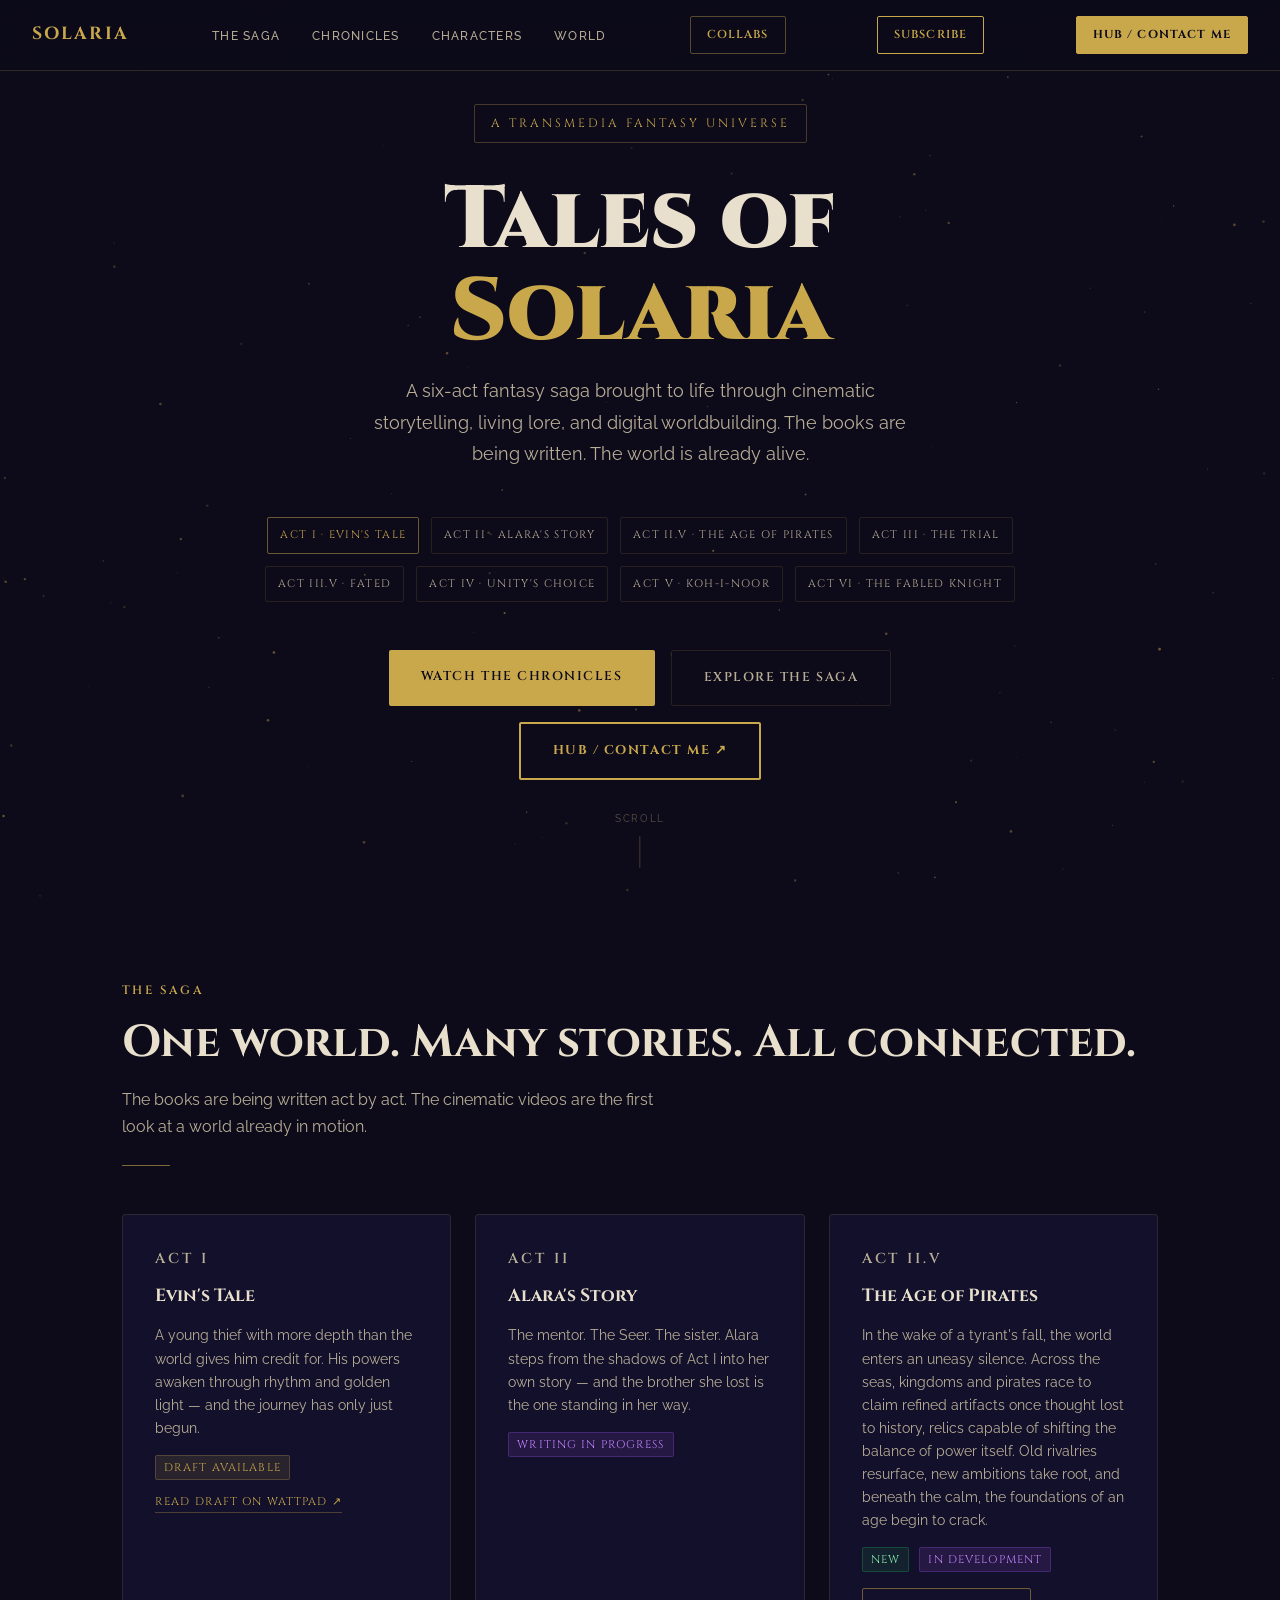
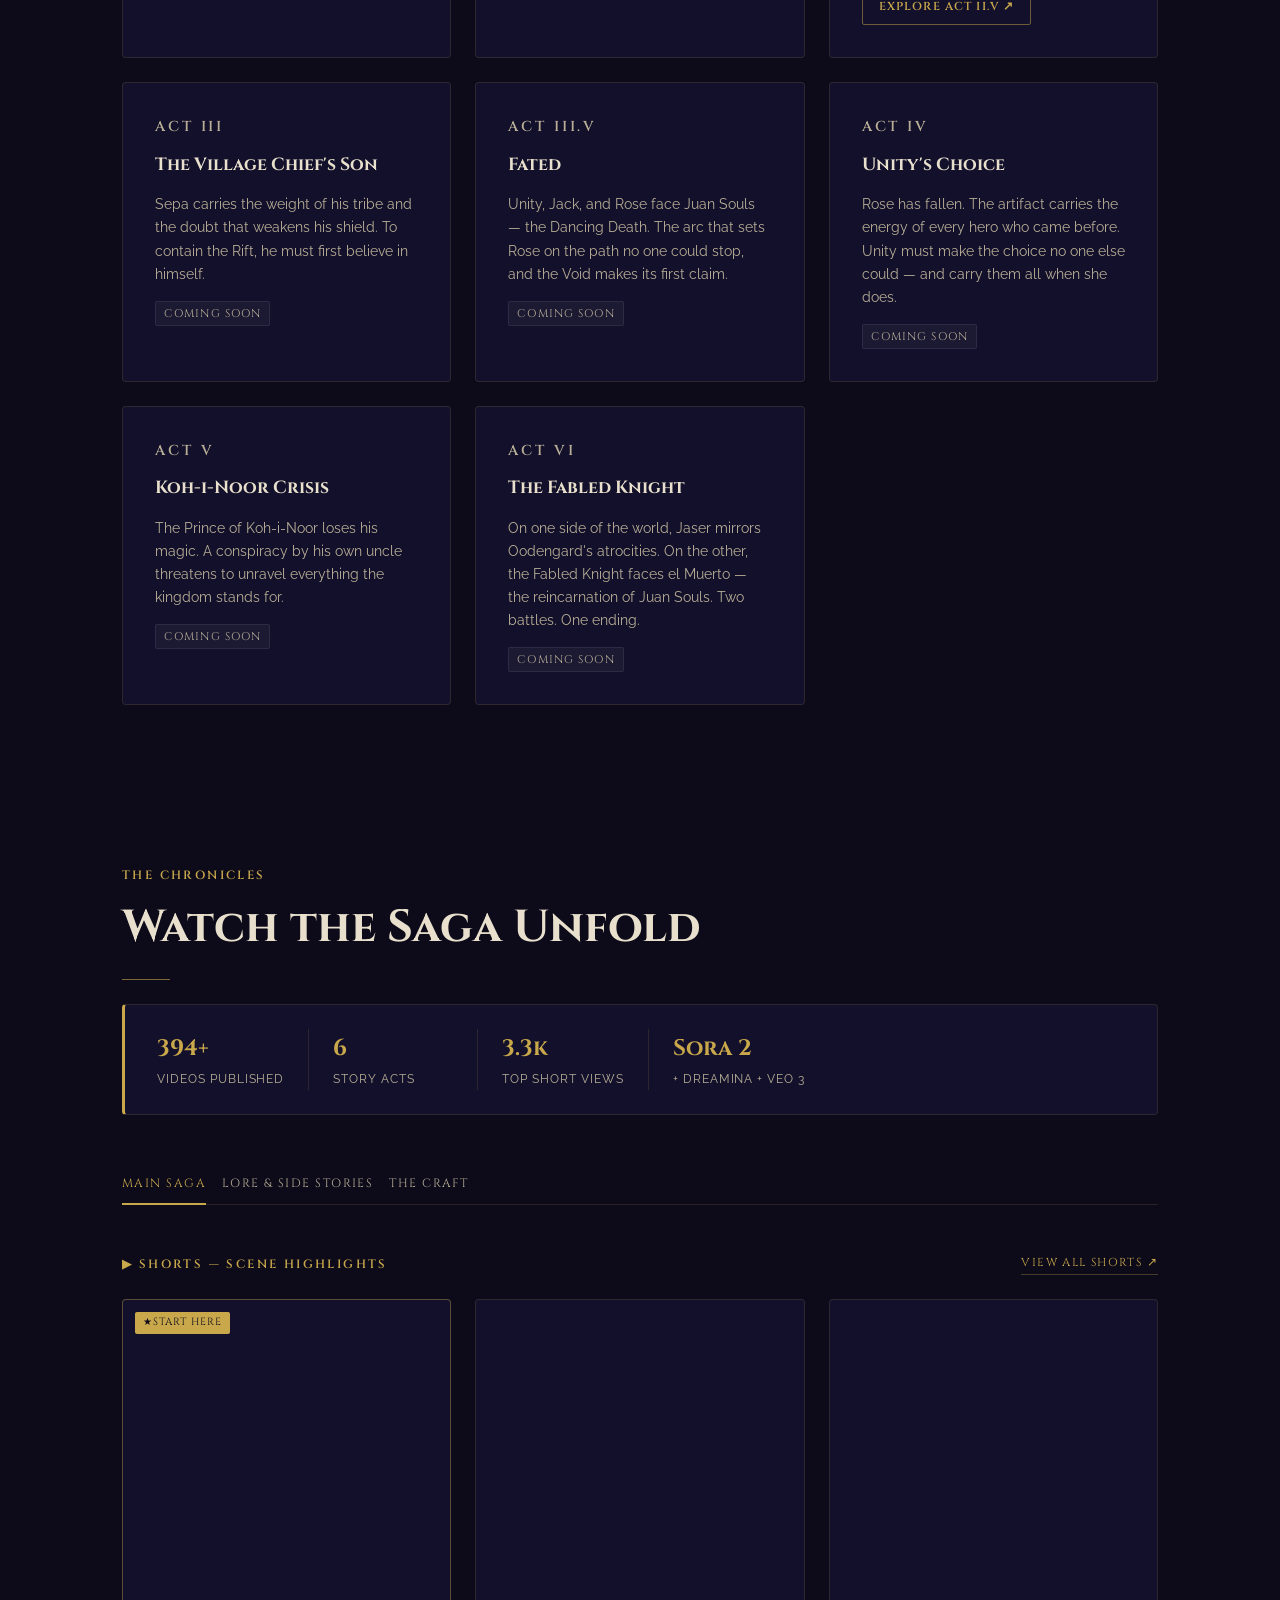
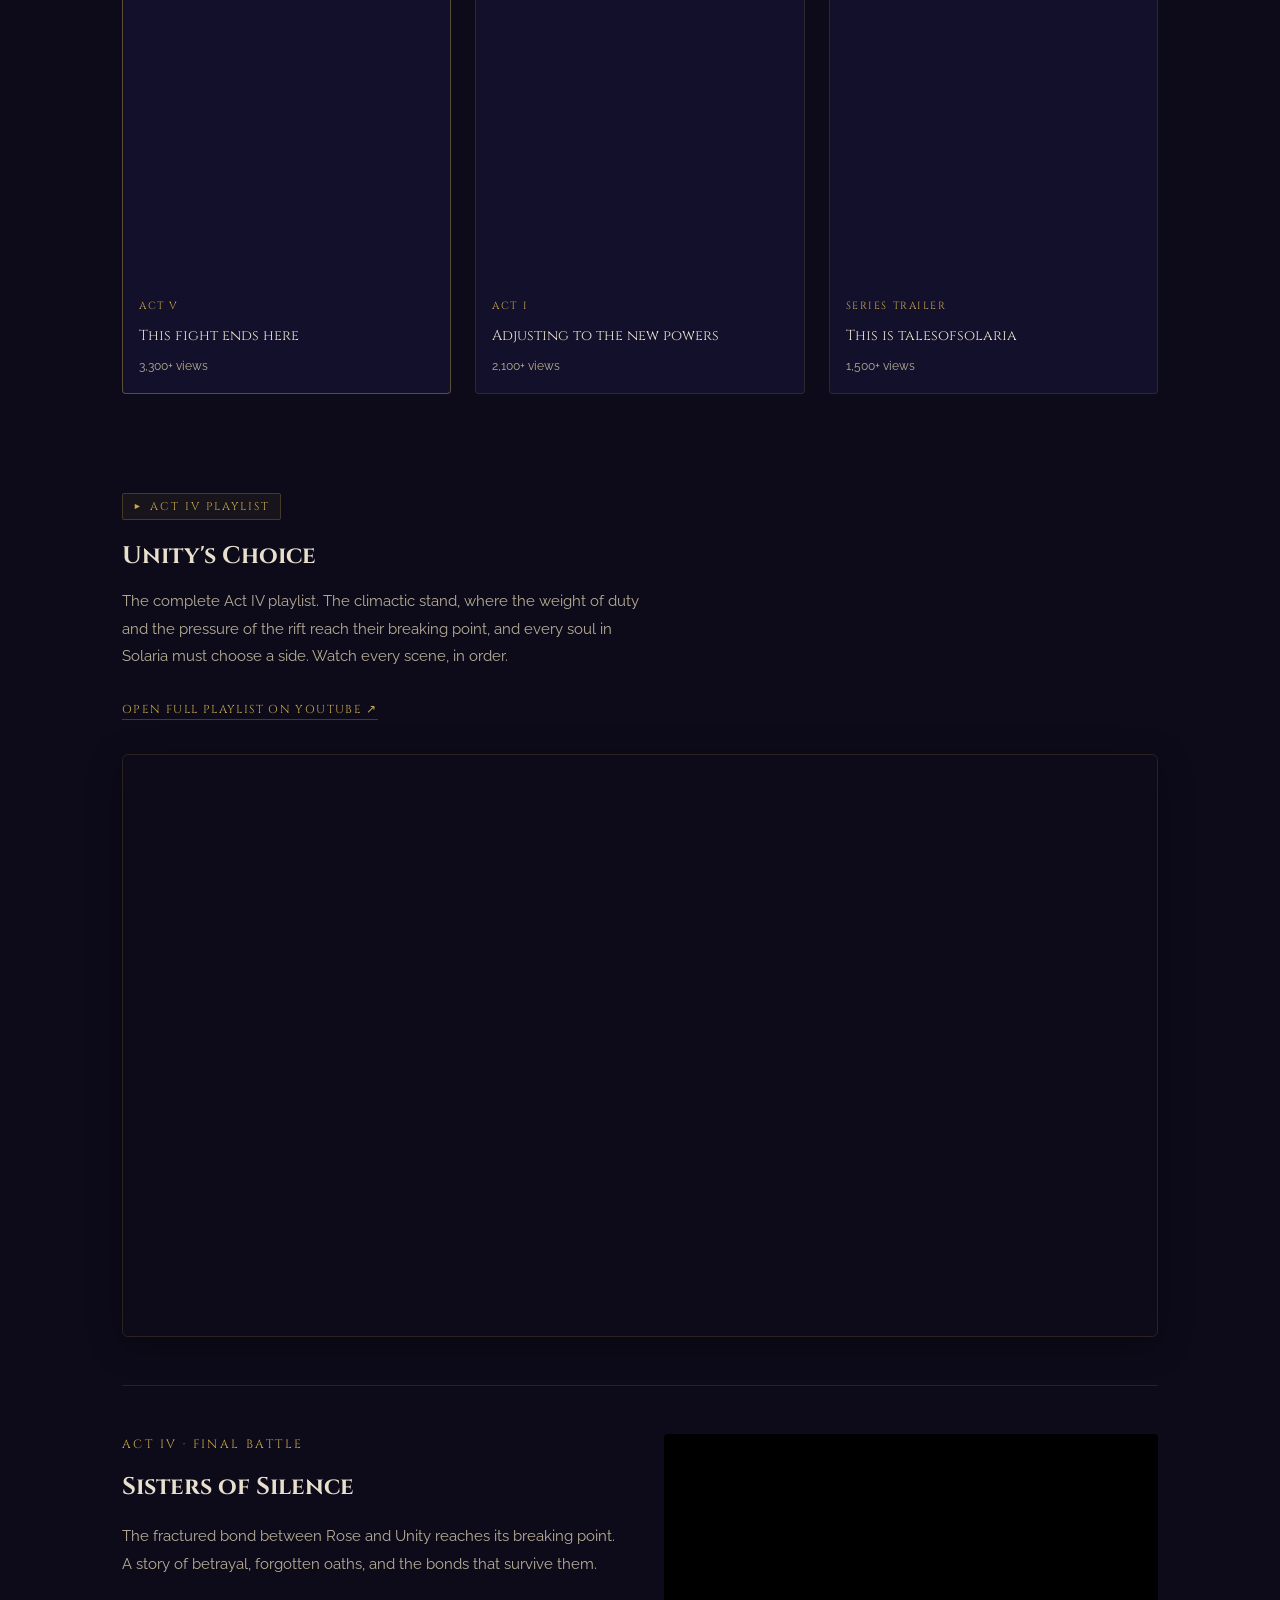
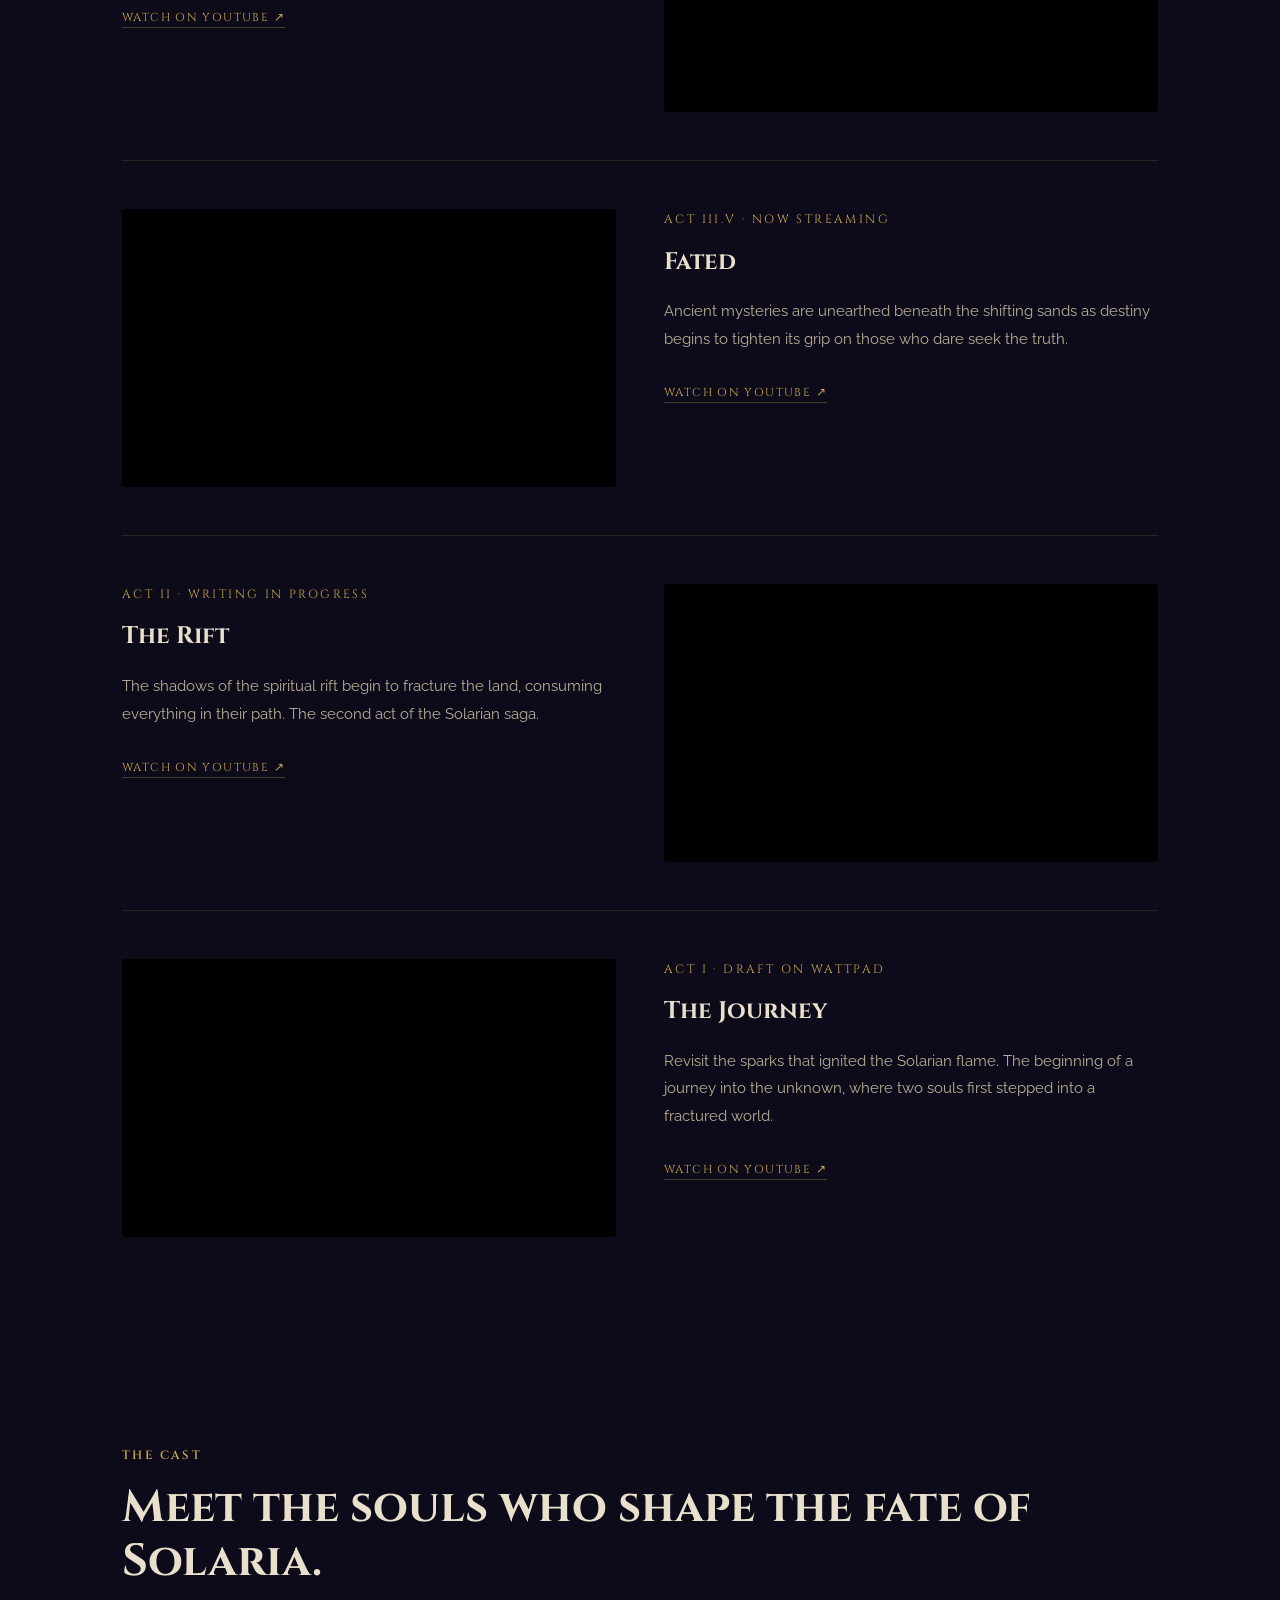
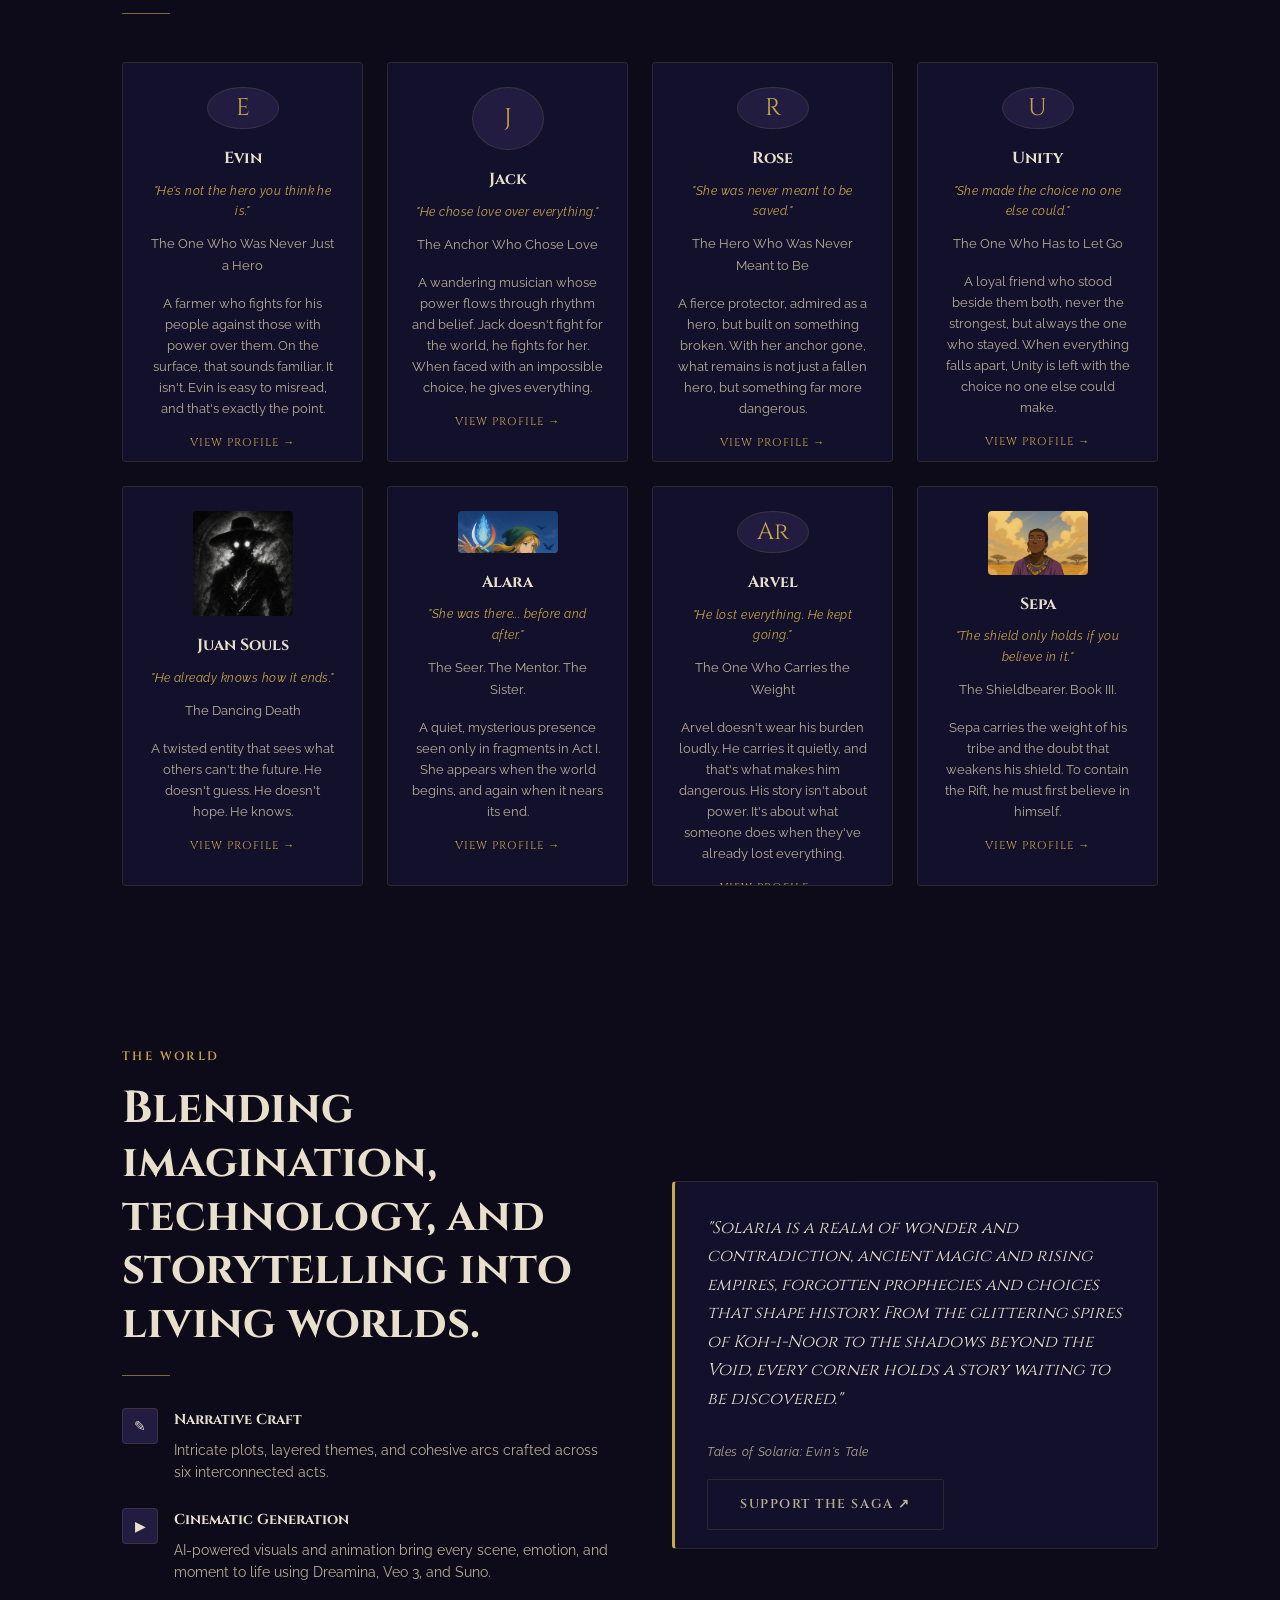
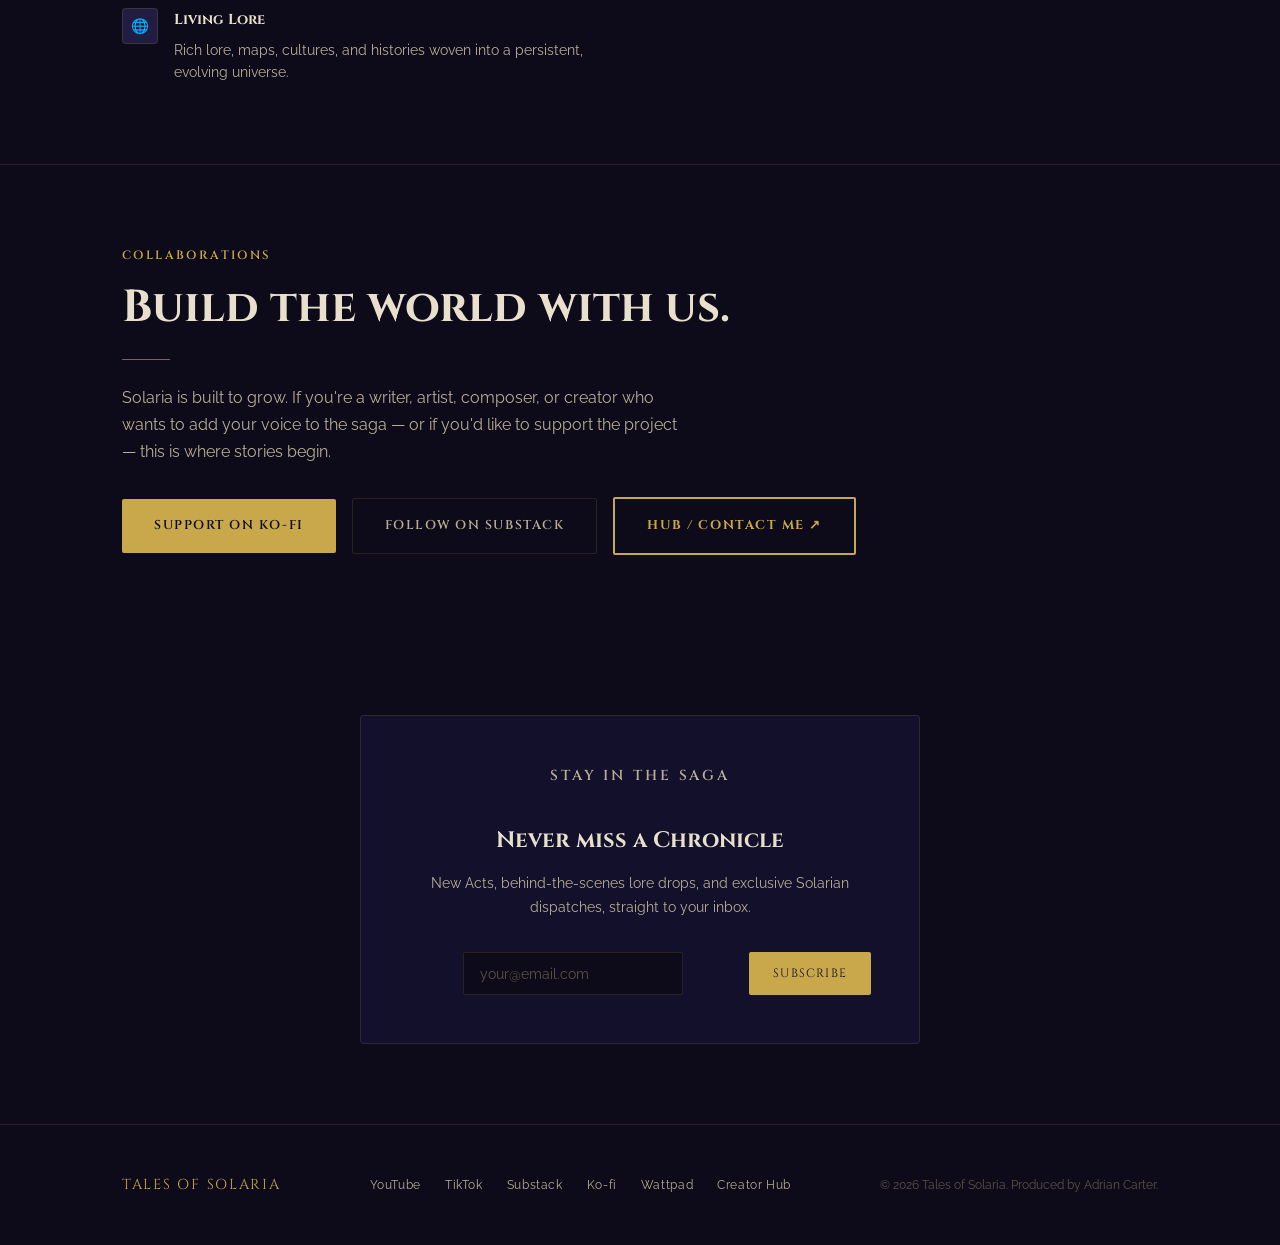
==== index.html @ 3b6445e4 "Add Act II.V explore button linking to casting page" ====
<!DOCTYPE html>
<html lang="en">
<head>
  <meta charset="UTF-8">
  <meta name="viewport" content="width=device-width, initial-scale=1.0">
  <meta name="theme-color" content="#0d0b1a">
  <title>Tales of Solaria | A Six-Act Fantasy Saga</title>
  <meta name="description" content="A six-act fantasy saga brought to life through cinematic storytelling, living lore, and digital worldbuilding.">
  <meta property="og:title" content="Tales of Solaria | A Six-Act Fantasy Saga">
  <meta property="og:description" content="A six-act fantasy saga brought to life through cinematic storytelling, living lore, and digital worldbuilding.">
  <meta property="og:url" content="https://talesofsolaria.co.uk/">
  <meta property="og:type" content="website">
  <meta property="og:image" content="https://raw.githubusercontent.com/SolarianEarl0s/SolarianEarl0s.github.io/main/android-chrome-512x512.png">
  <link rel="icon" type="image/x-icon" href="https://raw.githubusercontent.com/SolarianEarl0s/SolarianEarl0s.github.io/main/favicon.ico">
  <link rel="icon" type="image/png" sizes="32x32" href="https://raw.githubusercontent.com/SolarianEarl0s/SolarianEarl0s.github.io/main/favicon-32x32.png">
  <link rel="icon" type="image/png" sizes="16x16" href="https://raw.githubusercontent.com/SolarianEarl0s/SolarianEarl0s.github.io/main/favicon-16x16.png">
  <link rel="apple-touch-icon" sizes="180x180" href="https://raw.githubusercontent.com/SolarianEarl0s/SolarianEarl0s.github.io/main/apple-touch-icon.png">
  <link rel="manifest" href="site.webmanifest">
  <link rel="preconnect" href="https://fonts.googleapis.com">
  <link rel="preconnect" href="https://fonts.gstatic.com" crossorigin>
  <link href="https://fonts.googleapis.com/css2?family=Cinzel:wght@400;600;700;900&family=Raleway:wght@300;400;500;600&display=swap" rel="stylesheet">
  <style>
    /* ===== RESET & BASE ===== */
    *, *::before, *::after { box-sizing: border-box; margin: 0; padding: 0; }
    html { scroll-behavior: smooth; }
    body {
      background-color: #0d0b1a;
      background-image: url('assets/Generated%20Image%20May%2019%2C%202026%20-%208_21PM.jpg');
      background-size: cover;
      background-position: center top;
      background-attachment: fixed;
      color: #e8e0cc;
      font-family: 'Raleway', 'Helvetica Neue', sans-serif;
      font-weight: 400;
      line-height: 1.7;
      overflow-x: hidden;
    }
    body::before {
      content: '';
      position: fixed;
      inset: 0;
      background: rgba(13, 11, 26, 0.78);
      z-index: 0;
      pointer-events: none;
    }
    img { max-width: 100%; display: block; }
    a { color: inherit; text-decoration: none; }

    :focus { outline: none; }
    :focus-visible {
      outline: 2px solid #c9a84c;
      outline-offset: 3px;
      border-radius: 2px;
    }

    :root {
      --color-bg: #0d0b1a;
      --color-surface: #13102b;
      --color-surface-2: #1a1535;
      --color-surface-offset: #221d40;
      --color-border: rgba(201,168,76,0.15);
      --color-gold: #c9a84c;
      --color-gold-hover: #e2c06a;
      --color-gold-dim: rgba(201,168,76,0.6);
      --color-text: #e8e0cc;
      --color-text-muted: #b8ae96;
      --color-text-faint: #5a5245;
      --font-display: 'Cinzel', 'Georgia', serif;
      --font-body: 'Raleway', 'Helvetica Neue', sans-serif;
      --space-2: 0.5rem; --space-3: 0.75rem; --space-4: 1rem;
      --space-6: 1.5rem; --space-8: 2rem; --space-12: 3rem;
      --space-16: 4rem; --space-20: 5rem;
    }

    .skip-link {
      position: absolute; top: -100px; left: var(--space-4);
      background: var(--color-gold); color: #0d0b1a;
      padding: var(--space-2) var(--space-4);
      font-family: var(--font-display); font-size: 0.8rem;
      z-index: 9999; border-radius: 0 0 4px 4px; transition: top 0.2s;
    }
    .skip-link:focus { top: 0; outline: 2px solid #0d0b1a; outline-offset: 2px; }

    .reveal { opacity: 0; transform: translateY(24px); transition: opacity 0.6s ease, transform 0.6s ease; }
    .reveal.visible { opacity: 1; transform: translateY(0); }
    @media (prefers-reduced-motion: reduce) { .reveal { opacity: 1; transform: none; transition: none; } }

    #starfield-canvas {
      position: fixed; top: 0; left: 0;
      width: 100%; height: 100%;
      z-index: 1; pointer-events: none;
    }

    /* ===== NAVIGATION ===== */
    .nav {
      position: fixed; top: 0; left: 0; right: 0;
      display: flex; align-items: center; justify-content: space-between;
      padding: var(--space-4) var(--space-8);
      background: rgba(13,11,26,0.92); backdrop-filter: blur(12px);
      border-bottom: 1px solid rgba(201,168,76,0.2); z-index: 1000;
    }
    .nav-logo { font-family: var(--font-display); font-size: 1.1rem; font-weight: 700; color: var(--color-gold); letter-spacing: 0.12em; }
    .nav-links { display: flex; gap: var(--space-8); list-style: none; }
    .nav-links a { font-size: 0.78rem; font-weight: 500; letter-spacing: 0.1em; text-transform: uppercase; color: var(--color-text-muted); transition: color 0.2s; }
    .nav-links a:hover { color: var(--color-gold); }
    .nav-cta {
      font-family: var(--font-display); font-size: 0.72rem; font-weight: 600;
      letter-spacing: 0.1em; text-transform: uppercase;
      padding: var(--space-2) var(--space-4);
      border: 1px solid var(--color-gold); color: var(--color-gold);
      border-radius: 2px; transition: background 0.2s, color 0.2s;
    }
    .nav-cta:hover { background: var(--color-gold); color: #0d0b1a; }
    .nav-cta-collabs { background: transparent; color: var(--color-gold); border-color: rgba(201,168,76,0.4); margin-right: var(--space-2); }
    .nav-cta-collabs:hover { background: rgba(201,168,76,0.12); color: var(--color-gold); border-color: var(--color-gold); }
    .nav-cta-hub {
      background: var(--color-gold); color: #0d0b1a;
      border-color: var(--color-gold); margin-left: var(--space-2);
      font-weight: 700;
    }
    .nav-cta-hub:hover { background: var(--color-gold-hover); border-color: var(--color-gold-hover); color: #0d0b1a; }
    .nav-mobile-btn { display: none; background: none; border: none; cursor: pointer; padding: var(--space-2); }
    .nav-mobile-btn span { display: block; width: 22px; height: 2px; background: var(--color-text-muted); margin: 4px 0; transition: 0.3s; }
    .mobile-menu { display: none; position: fixed; top: 0; left: 0; right: 0; bottom: 0; background: rgba(13,11,26,0.98); z-index: 999; flex-direction: column; align-items: center; justify-content: center; gap: var(--space-8); }
    .mobile-menu.open { display: flex; }
    .mobile-link { font-family: var(--font-display); font-size: 1.5rem; color: var(--color-text-muted); transition: color 0.2s; }
    .mobile-link:hover { color: var(--color-gold); }
    .mobile-link-hub {
      font-family: var(--font-display); font-size: 1.1rem; font-weight: 700;
      color: #0d0b1a; background: var(--color-gold);
      padding: var(--space-3) var(--space-8); border-radius: 2px;
      letter-spacing: 0.1em; text-transform: uppercase;
      transition: background 0.2s;
    }
    .mobile-link-hub:hover { background: var(--color-gold-hover); color: #0d0b1a; }
    .mobile-close { position: absolute; top: var(--space-6); right: var(--space-8); background: none; border: none; color: var(--color-text-muted); font-size: 1.5rem; cursor: pointer; }

    @media (max-width: 768px) {
      .nav-links, .nav-cta { display: none; }
      .nav-mobile-btn { display: block; }
    }

    /* ===== LAYOUT ===== */
    .container { max-width: 1100px; margin: 0 auto; padding: 0 var(--space-8); position: relative; z-index: 2; }
    section { padding: var(--space-20) 0; }
    .section-label {
      font-family: var(--font-display); font-size: 0.75rem; font-weight: 600;
      letter-spacing: 0.2em; text-transform: uppercase; color: var(--color-gold);
      margin-bottom: var(--space-4);
    }
    .section-title {
      font-family: var(--font-display); font-size: clamp(1.8rem, 4vw, 2.8rem);
      font-weight: 700; color: var(--color-text); line-height: 1.2;
      margin-bottom: var(--space-4);
    }
    .section-subtitle { font-size: 1rem; color: var(--color-text-muted); max-width: 560px; }
    .divider { width: 48px; height: 1px; background: var(--color-gold); margin: var(--space-6) 0; opacity: 0.6; }

    /* ===== HERO ===== */
    .hero {
      min-height: 100vh; display: flex; align-items: center; justify-content: center;
      text-align: center; padding: var(--space-20) var(--space-8) 6rem;
      position: relative; z-index: 2;
    }
    .hero-inner { max-width: 760px; position: relative; z-index: 2; }
    .hero-eyebrow {
      display: inline-block; font-family: var(--font-display);
      font-size: 0.75rem; letter-spacing: 0.25em; text-transform: uppercase;
      color: var(--color-gold); border: 1px solid rgba(201,168,76,0.3);
      padding: var(--space-2) var(--space-4); border-radius: 2px; margin-bottom: var(--space-8);
    }
    .hero-title {
      font-family: var(--font-display); font-size: clamp(3rem, 8vw, 5.5rem);
      font-weight: 900; line-height: 1.05; color: var(--color-text);
      margin-bottom: var(--space-4);
    }
    .hero-title span { color: var(--color-gold); }
    .hero-tagline {
      font-size: clamp(0.95rem, 2vw, 1.15rem); color: var(--color-text-muted);
      max-width: 540px; margin: 0 auto var(--space-12);
    }
    .hero-acts {
      display: flex; justify-content: center; flex-wrap: wrap; gap: var(--space-3);
      margin-bottom: var(--space-12);
    }
    .act-pill {
      font-family: var(--font-display); font-size: 0.68rem; letter-spacing: 0.12em;
      text-transform: uppercase; color: var(--color-text-muted);
      border: 1px solid var(--color-border); padding: var(--space-2) var(--space-3);
      border-radius: 2px; transition: border-color 0.2s, color 0.2s; cursor: default;
    }
    .act-pill.active { border-color: rgba(201,168,76,0.5); color: var(--color-gold); }
    .act-pill:hover { border-color: rgba(201,168,76,0.4); color: var(--color-gold-dim); }
    .hero-cta { display: flex; justify-content: center; gap: var(--space-4); flex-wrap: wrap; position: relative; z-index: 2; }
    .btn-primary {
      font-family: var(--font-display); font-size: 0.8rem; font-weight: 600;
      letter-spacing: 0.12em; text-transform: uppercase;
      background: var(--color-gold); color: #0d0b1a;
      padding: var(--space-4) var(--space-8); border-radius: 2px;
      transition: background 0.2s, transform 0.2s;
    }
    .btn-primary:hover { background: var(--color-gold-hover); transform: translateY(-1px); }
    .btn-ghost {
      font-family: var(--font-display); font-size: 0.8rem; font-weight: 600;
      letter-spacing: 0.12em; text-transform: uppercase;
      border: 1px solid var(--color-border); color: var(--color-text-muted);
      padding: var(--space-4) var(--space-8); border-radius: 2px;
      transition: border-color 0.2s, color 0.2s;
    }
    .btn-ghost:hover { border-color: var(--color-gold-dim); color: var(--color-gold); }
    .btn-hub {
      font-family: var(--font-display); font-size: 0.8rem; font-weight: 700;
      letter-spacing: 0.12em; text-transform: uppercase;
      background: transparent;
      border: 2px solid var(--color-gold);
      color: var(--color-gold);
      padding: var(--space-4) var(--space-8); border-radius: 2px;
      transition: background 0.2s, color 0.2s, transform 0.2s;
      display: inline-flex; align-items: center; gap: 0.5rem;
    }
    .btn-hub:hover { background: var(--color-gold); color: #0d0b1a; transform: translateY(-1px); }
    .scroll-indicator {
      position: absolute; bottom: var(--space-8); left: 50%; transform: translateX(-50%);
      display: flex; flex-direction: column; align-items: center; gap: var(--space-2);
      color: var(--color-text-faint); font-size: 0.65rem; letter-spacing: 0.15em; text-transform: uppercase;
      animation: bob 2s ease-in-out infinite;
      pointer-events: none; z-index: 0;
    }
    .scroll-indicator::after { content: ''; display: block; width: 1px; height: 32px; background: var(--color-gold); opacity: 0.3; }
    @keyframes bob { 0%,100% { transform: translateX(-50%) translateY(0); } 50% { transform: translateX(-50%) translateY(6px); } }

    /* ===== ACTS SECTION ===== */
    .acts-grid { display: grid; grid-template-columns: repeat(auto-fit, minmax(300px, 1fr)); gap: var(--space-6); margin-top: var(--space-12); }
    .act-card {
      background: var(--color-surface); border: 1px solid var(--color-border);
      border-radius: 4px; padding: var(--space-8);
      transition: border-color 0.3s, transform 0.3s;
      position: relative; overflow: hidden;
    }
    .act-card::before {
      content: ''; position: absolute; top: 0; left: 0; right: 0; height: 2px;
      background: linear-gradient(90deg, transparent, var(--color-gold), transparent);
      opacity: 0; transition: opacity 0.3s;
    }
    .act-card:hover { border-color: rgba(201,168,76,0.3); transform: translateY(-4px); }
    .act-card:hover::before { opacity: 1; }
    .act-number {
      font-family: var(--font-display); font-size: 0.75rem; font-weight: 600;
      letter-spacing: 0.2em; text-transform: uppercase; color: var(--color-gold);
      margin-bottom: var(--space-3);
    }
    .act-card h3 { font-family: var(--font-display); font-size: 1.1rem; color: var(--color-text); margin-bottom: var(--space-3); }
    .act-card p { font-size: 0.9rem; color: var(--color-text-muted); line-height: 1.6; }
    .act-status {
      display: inline-block; font-size: 0.7rem; font-family: var(--font-display);
      letter-spacing: 0.1em; text-transform: uppercase;
      padding: 2px 8px; border-radius: 2px; margin-top: var(--space-4);
    }
    .status-available { background: rgba(201,168,76,0.12); color: var(--color-gold); border: 1px solid rgba(201,168,76,0.25); }
    .status-wip { background: rgba(168,85,247,0.12); color: #c084fc; border: 1px solid rgba(168,85,247,0.25); }
    .status-planned { background: rgba(255,255,255,0.04); color: var(--color-text-muted); border: 1px solid rgba(255,255,255,0.08); }
    .status-new { background: rgba(34,197,94,0.10); color: #86efac; border: 1px solid rgba(34,197,94,0.25); }
    .act-wattpad-link {
      display: inline-block; margin-top: var(--space-3);
      font-family: var(--font-display); font-size: 0.7rem; letter-spacing: 0.1em;
      text-transform: uppercase; color: var(--color-gold);
      border-bottom: 1px solid rgba(201,168,76,0.3); padding-bottom: 1px;
      transition: border-color 0.2s;
    }
    .act-wattpad-link:hover { border-color: var(--color-gold); }
    .act-explore-btn {
      display: inline-block; margin-top: var(--space-4);
      font-family: var(--font-display); font-size: 0.72rem; font-weight: 600;
      letter-spacing: 0.1em; text-transform: uppercase;
      background: transparent; color: var(--color-gold);
      border: 1px solid rgba(201,168,76,0.5);
      padding: var(--space-2) var(--space-4); border-radius: 2px;
      transition: background 0.2s, color 0.2s, border-color 0.2s;
    }
    .act-explore-btn:hover { background: var(--color-gold); color: #0d0b1a; border-color: var(--color-gold); }

    /* ===== CHRONICLES ===== */
    .chronicles-tabs { display: flex; gap: var(--space-4); border-bottom: 1px solid var(--color-border); margin-bottom: var(--space-12); flex-wrap: wrap; }
    .tab-btn {
      font-family: var(--font-display); font-size: 0.75rem; letter-spacing: 0.12em;
      text-transform: uppercase; color: var(--color-text-muted);
      padding: var(--space-3) 0; border-bottom: 2px solid transparent;
      background: none; border-top: none; border-left: none; border-right: none;
      cursor: pointer; transition: color 0.2s, border-color 0.2s; margin-bottom: -1px;
    }
    .tab-btn.active { color: var(--color-gold); border-bottom-color: var(--color-gold); }
    .tab-btn:hover { color: var(--color-gold-dim); }
    .tab-panel { display: none; }
    .tab-panel.active { display: block; }

    /* ===== STATS BLOCK ===== */
    .stats-block {
      display: flex; flex-wrap: wrap; gap: var(--space-4);
      margin-bottom: var(--space-12);
      padding: var(--space-6) var(--space-8);
      background: var(--color-surface);
      border: 1px solid var(--color-border);
      border-left: 3px solid var(--color-gold);
      border-radius: 4px;
    }
    .stat-item { display: flex; flex-direction: column; gap: 2px; min-width: 120px; }
    .stat-value {
      font-family: var(--font-display); font-size: 1.4rem;
      font-weight: 700; color: var(--color-gold);
    }
    .stat-label {
      font-size: 0.75rem; color: var(--color-text-muted);
      letter-spacing: 0.08em; text-transform: uppercase;
    }
    .stat-divider { width: 1px; background: var(--color-border); align-self: stretch; margin: 0 var(--space-2); }
    @media (max-width: 600px) { .stat-divider { display: none; } }

    /* ===== SHORTS GRID ===== */
    .shorts-header {
      display: flex; align-items: center; justify-content: space-between;
      flex-wrap: wrap; gap: var(--space-4);
      margin-bottom: var(--space-6);
    }
    .shorts-label {
      font-family: var(--font-display); font-size: 0.75rem; font-weight: 600;
      letter-spacing: 0.2em; text-transform: uppercase; color: var(--color-gold);
    }
    .shorts-grid {
      display: grid;
      grid-template-columns: repeat(3, 1fr);
      gap: var(--space-6);
      margin-bottom: var(--space-12);
    }
    @media (max-width: 768px) { .shorts-grid { grid-template-columns: 1fr; max-width: 340px; margin-left: auto; margin-right: auto; } }
    .short-card {
      background: var(--color-surface);
      border: 1px solid var(--color-border);
      border-radius: 4px; overflow: hidden;
      transition: border-color 0.3s, transform 0.3s;
    }
    .short-card:hover { border-color: rgba(201,168,76,0.35); transform: translateY(-3px); }
    .short-card.pinned { border-color: rgba(201,168,76,0.4); }
    .short-card.pinned .short-video-wrap::before {
      content: '\2605 Start Here';
      position: absolute; top: var(--space-3); left: var(--space-3);
      font-family: var(--font-display); font-size: 0.65rem; letter-spacing: 0.1em;
      text-transform: uppercase; color: #0d0b1a;
      background: var(--color-gold); padding: 2px 8px; border-radius: 2px;
      z-index: 2;
    }
    .short-video-wrap {
      position: relative;
      padding-bottom: 177.78%; height: 0; overflow: hidden;
    }
    .short-video-wrap iframe {
      position: absolute; top: 0; left: 0;
      width: 100%; height: 100%; border: none;
    }
    .short-meta { padding: var(--space-4); }
    .short-act {
      font-family: var(--font-display); font-size: 0.65rem;
      letter-spacing: 0.15em; text-transform: uppercase;
      color: var(--color-gold); margin-bottom: var(--space-2);
    }
    .short-title { font-family: var(--font-display); font-size: 0.9rem; color: var(--color-text); margin-bottom: var(--space-2); }
    .short-views { font-size: 0.75rem; color: var(--color-text-muted); }

    /* ===== CHRONICLE ENTRIES ===== */
    .chronicle-entry {
      display: grid; grid-template-columns: 1fr 1fr; gap: var(--space-12);
      align-items: start; padding: var(--space-12) 0;
      border-bottom: 1px solid var(--color-border);
    }
    .chronicle-entry:last-child { border-bottom: none; }
    .chronicle-entry.reverse { direction: rtl; }
    .chronicle-entry.reverse > * { direction: ltr; }
    .chronicle-video { border-radius: 4px; overflow: hidden; background: #000; position: relative; }
    .video-embed { position: relative; padding-bottom: 56.25%; height: 0; }
    .video-embed iframe { position: absolute; top: 0; left: 0; width: 100%; height: 100%; border: none; }
    .tiktok-embed { position: relative; padding-bottom: 177.78%; height: 0; }
    .tiktok-embed iframe { position: absolute; top: 0; left: 0; width: 100%; height: 100%; border: none; }
    .chronicle-label { font-family: var(--font-display); font-size: 0.75rem; letter-spacing: 0.2em; text-transform: uppercase; color: var(--color-gold); margin-bottom: var(--space-3); }
    .chronicle-title { font-family: var(--font-display); font-size: 1.5rem; color: var(--color-text); margin-bottom: var(--space-4); }
    .chronicle-body { font-size: 0.95rem; color: var(--color-text-muted); line-height: 1.8; margin-bottom: var(--space-6); }
    .chronicle-link { font-family: var(--font-display); font-size: 0.72rem; letter-spacing: 0.12em; text-transform: uppercase; color: var(--color-gold); border-bottom: 1px solid rgba(201,168,76,0.3); padding-bottom: 2px; transition: border-color 0.2s; }
    .chronicle-link:hover { border-color: var(--color-gold); }

    /* ===== PLAYLIST BLOCK ===== */
    .playlist-block {
      padding: var(--space-12) 0;
      border-bottom: 1px solid var(--color-border);
    }
    .playlist-header {
      display: flex; align-items: flex-start; justify-content: space-between;
      flex-wrap: wrap; gap: var(--space-4); margin-bottom: var(--space-8);
    }
    .playlist-meta { flex: 1; min-width: 260px; }
    .playlist-badge {
      display: inline-flex; align-items: center; gap: 6px;
      font-family: var(--font-display); font-size: 0.7rem; letter-spacing: 0.18em;
      text-transform: uppercase; color: var(--color-gold);
      border: 1px solid rgba(201,168,76,0.25); border-radius: 2px;
      padding: 3px 10px; margin-bottom: var(--space-4);
      background: rgba(201,168,76,0.06);
    }
    .playlist-badge::before { content: '\25BA'; font-size: 0.55rem; }
    .playlist-title { font-family: var(--font-display); font-size: 1.5rem; color: var(--color-text); margin-bottom: var(--space-3); }
    .playlist-desc { font-size: 0.95rem; color: var(--color-text-muted); line-height: 1.8; max-width: 520px; margin-bottom: var(--space-6); }
    .playlist-embed {
      border-radius: 6px; overflow: hidden;
      border: 1px solid rgba(201,168,76,0.15);
      box-shadow: 0 8px 32px rgba(0,0,0,0.4);
    }
    .playlist-embed .video-embed { padding-bottom: 56.25%; }
    .playlist-embed iframe { position: absolute; top: 0; left: 0; width: 100%; height: 100%; border: none; }

    @media (max-width: 768px) {
      .chronicle-entry { grid-template-columns: 1fr; }
      .chronicle-entry.reverse { direction: ltr; }
    }

    /* ===== CHARACTERS ===== */
    .characters-grid { display: grid; grid-template-columns: repeat(auto-fill, minmax(200px, 1fr)); gap: var(--space-6); margin-top: var(--space-12); }
    .character-card {
      background: var(--color-surface); border: 1px solid var(--color-border);
      border-radius: 4px; padding: var(--space-6); text-align: center;
      transition: border-color 0.3s, transform 0.3s;
    }
    .character-card:hover { border-color: rgba(201,168,76,0.35); transform: translateY(-3px); }
    .character-card.coming-soon { opacity: 0.5; pointer-events: none; }
    .char-avatar {
      width: 72px; height: 72px; border-radius: 50%;
      background: var(--color-surface-offset);
      border: 1px solid var(--color-border); margin: 0 auto var(--space-4);
      display: flex; align-items: center; justify-content: center;
      font-family: var(--font-display); font-size: 1.5rem; color: var(--color-gold);
    }
    .char-name { font-family: var(--font-display); font-size: 1rem; color: var(--color-text); margin-bottom: var(--space-2); }
    .char-tagline { font-size: 0.75rem; color: var(--color-gold); font-style: italic; margin-bottom: var(--space-3); letter-spacing: 0.04em; }
    .char-role { font-size: 0.8rem; color: var(--color-text-muted); margin-bottom: var(--space-4); }
    .char-bio { font-size: 0.82rem; color: var(--color-text-muted); line-height: 1.6; margin-bottom: var(--space-4); }
    .char-link { font-family: var(--font-display); font-size: 0.7rem; letter-spacing: 0.1em; text-transform: uppercase; color: var(--color-gold); }
    .char-link:hover { text-decoration: underline; }
    .char-coming-soon { font-family: var(--font-display); font-size: 0.7rem; letter-spacing: 0.15em; text-transform: uppercase; color: var(--color-text-faint); }
    .char-avatar-img { width: 100px; height: 120px; border-radius: 4px; overflow: hidden; margin: 0 auto var(--space-4); }
    .char-avatar-img img { width: 100%; height: 100%; object-fit: cover; object-position: top center; }

    /* ===== CHARACTER CARD FLIP ===== */
    .char-flip-wrapper { perspective: 1200px; }
    .char-flip {
      position: relative;
      transform-style: preserve-3d;
      transition: transform 0.7s cubic-bezier(0.4, 0, 0.2, 1);
      height: 400px;
    }
    .char-flip.is-flipped { transform: rotateY(180deg); }
    .char-front, .char-back {
      position: absolute; inset: 0;
      backface-visibility: hidden;
      -webkit-backface-visibility: hidden;
      border-radius: 4px; overflow: hidden;
      display: flex; flex-direction: column; align-items: center;
    }
    .char-front {
      background: var(--color-surface);
      border: 1px solid var(--color-border);
      padding: var(--space-6); text-align: center;
      justify-content: flex-start;
      transition: border-color 0.3s;
    }
    .char-flip-wrapper:hover .char-front { border-color: rgba(201,168,76,0.35); }
    .char-back {
      background: #000;
      transform: rotateY(180deg);
      justify-content: flex-end;
    }
    .char-back img {
      position: absolute; inset: 0;
      width: 100%; height: 100%;
      object-fit: cover; object-position: top center;
    }
    .char-back-overlay {
      position: absolute; bottom: 0; left: 0; right: 0;
      background: linear-gradient(to top, rgba(13,11,26,0.85) 0%, transparent 100%);
      height: 80px; pointer-events: none;
    }
    .char-flip-btn {
      background: none; border: none;
      padding: 0 0 var(--space-2);
      cursor: pointer; font-family: var(--font-display);
      font-size: 0.7rem; letter-spacing: 0.1em;
      text-transform: uppercase; color: var(--color-gold);
      margin-top: auto;
    }
    .char-flip-btn:hover { text-decoration: underline; }
    .char-back-btn {
      position: relative; z-index: 2;
      font-family: var(--font-display); font-size: 0.7rem;
      letter-spacing: 0.1em; text-transform: uppercase;
      color: var(--color-gold);
      background: rgba(13,11,26,0.75);
      border: 1px solid rgba(201,168,76,0.4);
      border-radius: 2px; padding: var(--space-2) var(--space-4);
      margin-bottom: var(--space-4);
      cursor: pointer; backdrop-filter: blur(6px); transition: background 0.2s;
    }
    .char-back-btn:hover { background: rgba(201,168,76,0.15); }

    /* ===== WORLD ===== */
    .world-split { display: grid; grid-template-columns: 1fr 1fr; gap: var(--space-16); align-items: center; }
    .world-features { display: flex; flex-direction: column; gap: var(--space-6); margin-top: var(--space-8); }
    .world-feature { display: flex; gap: var(--space-4); align-items: flex-start; }
    .feature-icon {
      width: 36px; height: 36px; flex-shrink: 0;
      background: var(--color-surface-offset); border: 1px solid var(--color-border);
      border-radius: 4px; display: flex; align-items: center; justify-content: center;
      font-size: 0.9rem;
    }
    .feature-text h4 { font-family: var(--font-display); font-size: 0.9rem; color: var(--color-text); margin-bottom: var(--space-2); }
    .feature-text p { font-size: 0.85rem; color: var(--color-text-muted); line-height: 1.6; }
    .world-lore {
      background: var(--color-surface); border: 1px solid var(--color-border);
      border-radius: 4px; padding: var(--space-8);
      border-left: 3px solid var(--color-gold);
    }
    .world-lore blockquote { font-family: var(--font-display); font-size: 1.05rem; color: var(--color-text); line-height: 1.7; font-style: italic; margin-bottom: var(--space-6); }
    .world-lore cite { font-size: 0.78rem; color: var(--color-text-muted); letter-spacing: 0.05em; }
    @media (max-width: 768px) { .world-split { grid-template-columns: 1fr; } }

    .world { }
    .world-inner { max-width: 1100px; margin: 0 auto; padding: 0 var(--space-8); position: relative; z-index: 2; }
    .world-header { margin-bottom: var(--space-8); }
    .world-intro { font-size: 1rem; color: var(--color-text-muted); max-width: 620px; }

    /* ===== NEWSLETTER ===== */
    .newsletter-box {
      background: var(--color-surface); border: 1px solid var(--color-border);
      border-radius: 4px; padding: var(--space-12); text-align: center; max-width: 560px; margin: 0 auto;
    }
    .newsletter-box h3 { font-family: var(--font-display); font-size: 1.4rem; color: var(--color-text); margin-bottom: var(--space-3); }
    .newsletter-box p { font-size: 0.9rem; color: var(--color-text-muted); margin-bottom: var(--space-8); }
    .newsletter-form { display: flex; gap: var(--space-3); flex-wrap: wrap; justify-content: center; }
    .newsletter-form input {
      flex: 1; min-width: 220px; background: var(--color-bg);
      border: 1px solid var(--color-border); border-radius: 2px;
      padding: var(--space-3) var(--space-4); color: var(--color-text);
      font-family: var(--font-body); font-size: 0.9rem;
    }
    .newsletter-form input::placeholder { color: var(--color-text-faint); }
    .newsletter-form input:focus { outline: none; border-color: var(--color-gold-dim); box-shadow: 0 0 0 2px rgba(201,168,76,0.2); }
    .newsletter-form input[aria-invalid="true"] { border-color: #f87171; }
    .newsletter-form input[aria-invalid="true"]:focus { box-shadow: 0 0 0 2px rgba(248,113,113,0.2); }
    .field-error { font-size: 0.8rem; color: #f87171; margin-top: var(--space-2); display: none; }
    .newsletter-form button {
      font-family: var(--font-display); font-size: 0.75rem; letter-spacing: 0.1em; text-transform: uppercase;
      background: var(--color-gold); color: #0d0b1a; border: none;
      padding: var(--space-3) var(--space-6); border-radius: 2px; cursor: pointer; transition: background 0.2s;
    }
    .newsletter-form button:hover { background: var(--color-gold-hover); }
    #newsletter-success { display: none; color: var(--color-gold); font-size: 0.85rem; margin-top: var(--space-4); font-family: var(--font-display); }

    /* ===== FOOTER ===== */
    .footer {
      border-top: 1px solid var(--color-border); padding: var(--space-12) 0;
      position: relative; z-index: 2;
    }
    .footer-inner { display: flex; align-items: center; justify-content: space-between; flex-wrap: wrap; gap: var(--space-6); }
    .footer-logo { font-family: var(--font-display); font-size: 0.9rem; color: var(--color-gold); letter-spacing: 0.12em; }
    .footer-links { display: flex; gap: var(--space-6); flex-wrap: wrap; }
    .footer-links a { font-size: 0.78rem; color: var(--color-text-muted); letter-spacing: 0.05em; transition: color 0.2s; }
    .footer-links a:hover { color: var(--color-gold); }
    .footer-copy { font-size: 0.75rem; color: var(--color-text-faint); }
  </style>
</head>
<body>
  <a href="#main" class="skip-link">Skip to content</a>
  <canvas id="starfield-canvas" aria-hidden="true"></canvas>

  <!-- NAV -->
  <nav class="nav" role="navigation" aria-label="Main navigation">
    <a href="#" class="nav-logo" aria-label="Tales of Solaria — home">SOLARIA</a>
    <ul class="nav-links" role="list">
      <li><a href="#acts">The Saga</a></li>
      <li><a href="#chronicles">Chronicles</a></li>
      <li><a href="#characters">Characters</a></li>
      <li><a href="#world">World</a></li>
    </ul>
    <a href="#collabs" class="nav-cta nav-cta-collabs" aria-label="Go to collaborations section">Collabs</a>
    <a href="https://solarianearl.substack.com/" class="nav-cta" target="_blank" rel="noopener" aria-label="Subscribe to the Solaria newsletter on Substack">Subscribe</a>
    <a href="https://solarianearl0s.github.io" class="nav-cta nav-cta-hub" target="_blank" rel="noopener" aria-label="Visit the Creator Hub and contact page">Hub / Contact Me</a>
    <button class="nav-mobile-btn" aria-label="Open menu" aria-expanded="false" aria-controls="mobile-menu">
      <span></span><span></span><span></span>
    </button>
  </nav>

  <!-- MOBILE MENU -->
  <div class="mobile-menu" id="mobile-menu" role="dialog" aria-modal="true" aria-label="Mobile navigation">
    <button class="mobile-close" aria-label="Close menu">&#10005;</button>
    <a href="#acts" class="mobile-link">The Saga</a>
    <a href="#chronicles" class="mobile-link">Chronicles</a>
    <a href="#characters" class="mobile-link">Characters</a>
    <a href="#world" class="mobile-link">World</a>
    <a href="#collabs" class="mobile-link">Collabs</a>
    <a href="https://solarianearl.substack.com/" class="mobile-link" target="_blank" rel="noopener">Subscribe</a>
    <a href="https://solarianearl0s.github.io" class="mobile-link mobile-link-hub" target="_blank" rel="noopener" aria-label="Creator Hub and contact">Hub / Contact Me &#8599;</a>
  </div>

  <main id="main">

    <!-- HERO -->
    <section class="hero" aria-labelledby="hero-title">
      <div class="hero-inner">
        <div class="hero-eyebrow">A Transmedia Fantasy Universe</div>
        <h1 class="hero-title" id="hero-title">Tales of<br><span>Solaria</span></h1>
        <p class="hero-tagline">A six-act fantasy saga brought to life through cinematic storytelling, living lore, and digital worldbuilding. The books are being written. The world is already alive.</p>
        <div class="hero-acts" aria-label="Acts overview">
          <span class="act-pill active">Act I &middot; Evin's Tale</span>
          <span class="act-pill">Act II &middot; Alara's Story</span>
          <span class="act-pill">Act II.V &middot; The Age of Pirates</span>
          <span class="act-pill">Act III &middot; The Trial</span>
          <span class="act-pill">Act III.V &middot; Fated</span>
          <span class="act-pill">Act IV &middot; Unity's Choice</span>
          <span class="act-pill">Act V &middot; Koh-i-Noor</span>
          <span class="act-pill">Act VI &middot; The Fabled Knight</span>
        </div>
        <div class="hero-cta">
          <a href="#chronicles" class="btn-primary">Watch the Chronicles</a>
          <a href="#acts" class="btn-ghost">Explore the Saga</a>
          <a href="https://solarianearl0s.github.io" class="btn-hub" target="_blank" rel="noopener" aria-label="Visit the Creator Hub and get in touch">Hub / Contact Me &#8599;</a>
        </div>
      </div>
      <div class="scroll-indicator" aria-hidden="true">Scroll</div>
    </section>

    <!-- ACTS -->
    <section id="acts" aria-labelledby="acts-title">
      <div class="container">
        <div class="reveal">
          <p class="section-label">The Saga</p>
          <h2 class="section-title" id="acts-title">One world. Many stories. All connected.</h2>
          <p class="section-subtitle" style="margin-bottom: var(--space-4);">The books are being written act by act. The cinematic videos are the first look at a world already in motion.</p>
          <div class="divider"></div>
        </div>
        <div class="acts-grid">

          <article class="act-card reveal">
            <p class="act-number">Act I</p>
            <h3>Evin's Tale</h3>
            <p>A young thief with more depth than the world gives him credit for. His powers awaken through rhythm and golden light &mdash; and the journey has only just begun.</p>
            <span class="act-status status-available">Draft Available</span><br>
            <a href="https://www.wattpad.com/1512055057-solaria-evin%27s-tale-draft-the-mysterious-lady" class="act-wattpad-link" target="_blank" rel="noopener">Read Draft on Wattpad &#8599;</a>
          </article>

          <article class="act-card reveal">
            <p class="act-number">Act II</p>
            <h3>Alara's Story</h3>
            <p>The mentor. The Seer. The sister. Alara steps from the shadows of Act I into her own story &mdash; and the brother she lost is the one standing in her way.</p>
            <span class="act-status status-wip">Writing in Progress</span>
          </article>

          <article class="act-card reveal">
            <p class="act-number">Act II.V</p>
            <h3>The Age of Pirates</h3>
            <p>In the wake of a tyrant's fall, the world enters an uneasy silence. Across the seas, kingdoms and pirates race to claim refined artifacts once thought lost to history, relics capable of shifting the balance of power itself. Old rivalries resurface, new ambitions take root, and beneath the calm, the foundations of an age begin to crack.</p>
            <span class="act-status status-new">New</span>
            <span class="act-status status-wip" style="margin-left: 0.4rem;">In Development</span><br>
            <a href="https://solarianearl0s.github.io/act2v/" class="act-explore-btn" target="_blank" rel="noopener" aria-label="Explore Act II.V — The Age of Pirates">Explore Act II.V &#8599;</a>
          </article>

          <article class="act-card reveal">
            <p class="act-number">Act III</p>
            <h3>The Village Chief's Son</h3>
            <p>Sepa carries the weight of his tribe and the doubt that weakens his shield. To contain the Rift, he must first believe in himself.</p>
            <span class="act-status status-planned">Coming Soon</span>
          </article>

          <article class="act-card reveal">
            <p class="act-number">Act III.V</p>
            <h3>Fated</h3>
            <p>Unity, Jack, and Rose face Juan Souls &mdash; the Dancing Death. The arc that sets Rose on the path no one could stop, and the Void makes its first claim.</p>
            <span class="act-status status-planned">Coming Soon</span>
          </article>

          <article class="act-card reveal">
            <p class="act-number">Act IV</p>
            <h3>Unity's Choice</h3>
            <p>Rose has fallen. The artifact carries the energy of every hero who came before. Unity must make the choice no one else could &mdash; and carry them all when she does.</p>
            <span class="act-status status-planned">Coming Soon</span>
          </article>

          <article class="act-card reveal">
            <p class="act-number">Act V</p>
            <h3>Koh-i-Noor Crisis</h3>
            <p>The Prince of Koh-i-Noor loses his magic. A conspiracy by his own uncle threatens to unravel everything the kingdom stands for.</p>
            <span class="act-status status-planned">Coming Soon</span>
          </article>

          <article class="act-card reveal">
            <p class="act-number">Act VI</p>
            <h3>The Fabled Knight</h3>
            <p>On one side of the world, Jaser mirrors Oodengard's atrocities. On the other, the Fabled Knight faces el Muerto &mdash; the reincarnation of Juan Souls. Two battles. One ending.</p>
            <span class="act-status status-planned">Coming Soon</span>
          </article>

        </div>
      </div>
    </section>

    <!-- CHRONICLES -->
    <section id="chronicles" aria-labelledby="chronicles-title">
      <div class="container">
        <div class="reveal">
          <p class="section-label">The Chronicles</p>
          <h2 class="section-title" id="chronicles-title">Watch the Saga Unfold</h2>
          <div class="divider"></div>
        </div>

        <div class="stats-block reveal" aria-label="Production statistics">
          <div class="stat-item">
            <span class="stat-value">394+</span>
            <span class="stat-label">Videos Published</span>
          </div>
          <div class="stat-divider" aria-hidden="true"></div>
          <div class="stat-item">
            <span class="stat-value">6</span>
            <span class="stat-label">Story Acts</span>
          </div>
          <div class="stat-divider" aria-hidden="true"></div>
          <div class="stat-item">
            <span class="stat-value">3.3k</span>
            <span class="stat-label">Top Short Views</span>
          </div>
          <div class="stat-divider" aria-hidden="true"></div>
          <div class="stat-item">
            <span class="stat-value">Sora 2</span>
            <span class="stat-label">+ Dreamina + Veo 3</span>
          </div>
        </div>

        <div class="chronicles-tabs" role="tablist" aria-label="Chronicle categories">
          <button class="tab-btn active" role="tab" aria-selected="true" aria-controls="tab-main" data-tab="tab-main">Main Saga</button>
          <button class="tab-btn" role="tab" aria-selected="false" aria-controls="tab-lore" data-tab="tab-lore">Lore &amp; Side Stories</button>
          <button class="tab-btn" role="tab" aria-selected="false" aria-controls="tab-craft" data-tab="tab-craft">The Craft</button>
        </div>

        <!-- MAIN SAGA TAB -->
        <div id="tab-main" class="tab-panel active" role="tabpanel">

          <div class="reveal">
            <div class="shorts-header">
              <p class="shorts-label">&#9654; Shorts &mdash; Scene Highlights</p>
              <a href="https://www.youtube.com/@Game4Digital/shorts" target="_blank" rel="noopener" class="chronicle-link">View all Shorts &#8599;</a>
            </div>
            <div class="shorts-grid" aria-label="Featured short clips">

              <div class="short-card pinned reveal">
                <div class="short-video-wrap">
                  <iframe src="https://www.youtube.com/embed/vqfrwZCPMI0" title="This fight ends here — Act 5, Tales of Solaria" allowfullscreen loading="lazy"></iframe>
                </div>
                <div class="short-meta">
                  <p class="short-act">Act V</p>
                  <p class="short-title">This fight ends here</p>
                  <p class="short-views">3,300+ views</p>
                </div>
              </div>

              <div class="short-card reveal">
                <div class="short-video-wrap">
                  <iframe src="https://www.youtube.com/embed/0HaekAifROo" title="Adjusting to the new powers — Act 1, Tales of Solaria" allowfullscreen loading="lazy"></iframe>
                </div>
                <div class="short-meta">
                  <p class="short-act">Act I</p>
                  <p class="short-title">Adjusting to the new powers</p>
                  <p class="short-views">2,100+ views</p>
                </div>
              </div>

              <div class="short-card reveal">
                <div class="short-video-wrap">
                  <iframe src="https://www.youtube.com/embed/PtesRnjA5bQ" title="This is talesofsolaria — Series Trailer" allowfullscreen loading="lazy"></iframe>
                </div>
                <div class="short-meta">
                  <p class="short-act">Series Trailer</p>
                  <p class="short-title">This is talesofsolaria</p>
                  <p class="short-views">1,500+ views</p>
                </div>
              </div>

            </div>
          </div>

          <div class="playlist-block reveal">
            <div class="playlist-header">
              <div class="playlist-meta">
                <span class="playlist-badge">Act IV Playlist</span>
                <h3 class="playlist-title">Unity's Choice</h3>
                <p class="playlist-desc">The complete Act IV playlist. The climactic stand, where the weight of duty and the pressure of the rift reach their breaking point, and every soul in Solaria must choose a side. Watch every scene, in order.</p>
                <a href="https://www.youtube.com/watch?v=NCVntf3jMno&list=PLqTA7356OEMn2owHUEpIrQtEDGcOXEKoR" class="chronicle-link" target="_blank" rel="noopener">Open Full Playlist on YouTube &#8599;</a>
              </div>
            </div>
            <div class="playlist-embed">
              <div class="video-embed" style="position:relative; padding-bottom:56.25%; height:0;">
                <iframe src="https://www.youtube.com/embed/NCVntf3jMno?list=PLqTA7356OEMn2owHUEpIrQtEDGcOXEKoR&index=1" title="Act IV: Unity's Choice, Full Playlist" allowfullscreen loading="lazy" style="position:absolute; top:0; left:0; width:100%; height:100%; border:none;"></iframe>
              </div>
            </div>
          </div>

          <div class="chronicle-entry reverse reveal">
            <div class="chronicle-video">
              <div class="video-embed">
                <iframe src="https://www.youtube.com/embed/ieATtHwFqbc" title="Sisters of Silence, Act 4 Final Battle" allowfullscreen loading="lazy"></iframe>
              </div>
            </div>
            <div class="chronicle-text">
              <p class="chronicle-label">Act IV &middot; Final Battle</p>
              <h3 class="chronicle-title">Sisters of Silence</h3>
              <p class="chronicle-body">The fractured bond between Rose and Unity reaches its breaking point. A story of betrayal, forgotten oaths, and the bonds that survive them.</p>
              <a href="https://www.youtube.com/@Game4Digital" class="chronicle-link" target="_blank" rel="noopener">Watch on YouTube &#8599;</a>
            </div>
          </div>

          <div class="chronicle-entry reveal">
            <div class="chronicle-video">
              <div class="video-embed">
                <iframe src="https://www.youtube.com/embed/Ni9qJ2ontI0" title="Fated, Act III.V" allowfullscreen loading="lazy"></iframe>
              </div>
            </div>
            <div class="chronicle-text">
              <p class="chronicle-label">Act III.V &middot; Now Streaming</p>
              <h3 class="chronicle-title">Fated</h3>
              <p class="chronicle-body">Ancient mysteries are unearthed beneath the shifting sands as destiny begins to tighten its grip on those who dare seek the truth.</p>
              <a href="https://youtu.be/Ni9qJ2ontI0" class="chronicle-link" target="_blank" rel="noopener">Watch on YouTube &#8599;</a>
            </div>
          </div>

          <div class="chronicle-entry reverse reveal">
            <div class="chronicle-video">
              <div class="video-embed">
                <iframe src="https://www.youtube.com/embed/-CI9-A7eObE" title="Act 2: Dealing with the Rift" allowfullscreen loading="lazy"></iframe>
              </div>
            </div>
            <div class="chronicle-text">
              <p class="chronicle-label">Act II &middot; Writing in Progress</p>
              <h3 class="chronicle-title">The Rift</h3>
              <p class="chronicle-body">The shadows of the spiritual rift begin to fracture the land, consuming everything in their path. The second act of the Solarian saga.</p>
              <a href="https://www.youtube.com/@Game4Digital" class="chronicle-link" target="_blank" rel="noopener">Watch on YouTube &#8599;</a>
            </div>
          </div>

          <div class="chronicle-entry reveal">
            <div class="chronicle-video">
              <div class="video-embed">
                <iframe src="https://www.youtube.com/embed/6VELpAB69k4" title="Tales of Solaria, The Journey (Act I)" allowfullscreen loading="lazy"></iframe>
              </div>
            </div>
            <div class="chronicle-text">
              <p class="chronicle-label">Act I &middot; Draft on Wattpad</p>
              <h3 class="chronicle-title">The Journey</h3>
              <p class="chronicle-body">Revisit the sparks that ignited the Solarian flame. The beginning of a journey into the unknown, where two souls first stepped into a fractured world.</p>
              <a href="https://youtu.be/6VELpAB69k4" class="chronicle-link" target="_blank" rel="noopener">Watch on YouTube &#8599;</a>
            </div>
          </div>

        </div>

        <!-- LORE & SIDE STORIES TAB -->
        <div id="tab-lore" class="tab-panel" role="tabpanel">
          <div class="chronicle-entry reveal">
            <div class="chronicle-video">
              <div class="video-embed">
                <iframe src="https://www.youtube.com/embed/0hQ6vq4lGco" title="The Enter Gigi — Character Spotlight" allowfullscreen loading="lazy"></iframe>
              </div>
            </div>
            <div class="chronicle-text">
              <p class="chronicle-label">Character Spotlight</p>
              <h3 class="chronicle-title">The Enter Gigi</h3>
              <p class="chronicle-body">A character spotlight on the fierce and formidable newcomer to the Solarian landscape.</p>
              <a href="https://www.youtube.com/@Game4Digital" class="chronicle-link" target="_blank" rel="noopener">Watch on YouTube &#8599;</a>
            </div>
          </div>
          <div class="chronicle-entry reverse reveal">
            <div class="chronicle-video">
              <div class="video-embed">
                <iframe src="https://www.youtube.com/embed/XXR2ZlDlT64" title="Twin Sunsets — Cinematic" allowfullscreen loading="lazy"></iframe>
              </div>
            </div>
            <div class="chronicle-text">
              <p class="chronicle-label">Cinematic</p>
              <h3 class="chronicle-title">Twin Sunsets</h3>
              <p class="chronicle-body">Capturing the quiet, ethereal beauty of the Solarian sky beneath the iconic twin suns.</p>
              <a href="https://www.youtube.com/@Game4Digital" class="chronicle-link" target="_blank" rel="noopener">Watch on YouTube &#8599;</a>
            </div>
          </div>
        </div>

        <!-- THE CRAFT TAB -->
        <div id="tab-craft" class="tab-panel" role="tabpanel">
          <div class="chronicle-entry reveal">
            <div class="chronicle-text">
              <p class="chronicle-label">Act I &middot; Phase One</p>
              <h3 class="chronicle-title">The Beginning</h3>
              <p class="chronicle-body">The video that jumpstarted the entire project. Images were AI-generated using ChatGPT, then character and scene elements were manually cut out using the Picsart mobile app. At the time, I was adapting Act I of <em>Tales of Solaria: Evin's Tale</em>, with the source document and a clear creative vision already in hand. Short clips were created and posted to TikTok (@Solarianearl), with the full scenes then compiled and uploaded to YouTube. The only editing tool used at this stage was InShot, for simple keyframing, cutouts, and transitions.</p>
              <a href="https://youtu.be/6VELpAB69k4" class="chronicle-link" target="_blank" rel="noopener">Watch on YouTube &#8599;</a>
            </div>
            <div class="chronicle-video">
              <div class="video-embed">
                <iframe src="https://www.youtube.com/embed/6VELpAB69k4" title="Tales of Solaria, The Beginning (Act I Phase One)" allowfullscreen loading="lazy"></iframe>
              </div>
            </div>
          </div>

          <div class="chronicle-entry reverse reveal">
            <div class="chronicle-video" style="max-width: 340px; margin: 0 auto;">
              <div class="tiktok-embed">
                <iframe src="https://www.tiktok.com/embed/v2/7505349974037892354" title="Tales of Solaria, Act I Chapter 1 continuation (TikTok)" allowfullscreen loading="lazy"></iframe>
              </div>
            </div>
            <div class="chronicle-text">
              <p class="chronicle-label">Act I &middot; Phase One &middot; Continuation</p>
              <h3 class="chronicle-title">The Cliffhanger</h3>
              <p class="chronicle-body">A continuation of the Act I, Chapter 1 scene, ending on a deliberate cliffhanger. The intention was to produce more videos in this style, though limited tools and experience at the time made it difficult to take further.</p>
              <a href="https://www.tiktok.com/@solarianearl/video/7505349974037892354" class="chronicle-link" target="_blank" rel="noopener">Watch on TikTok &#8599;</a>
            </div>
          </div>

          <div class="chronicle-entry reveal">
            <div class="chronicle-video">
              <div class="video-embed">
                <iframe src="https://www.youtube.com/embed/yzHbd7MOpC4" title="Act 1 so far — Fully Realised" allowfullscreen loading="lazy"></iframe>
              </div>
            </div>
            <div class="chronicle-text">
              <p class="chronicle-label">Act I &middot; Phase Two</p>
              <h3 class="chronicle-title">Fully Realised</h3>
              <p class="chronicle-body">This was the version I was most eager to bring to life as a fully realised scene. Unlike Act 3.5, Jack's Final Message, this was a project I genuinely invested in from the start. With the full book series on Wattpad, I knew the plot from beginning to end and had a clear vision of how I wanted it to play out. The main obstacle at this stage was Sora 2's unpredictable content moderation. Sourcing all the individual clips, particularly the battle sequences between characters, was a genuine challenge, but working through those limitations made the final result all the more rewarding.</p>
              <a href="https://youtu.be/yzHbd7MOpC4" class="chronicle-link" target="_blank" rel="noopener">Watch on YouTube &#8599;</a>
            </div>
          </div>
        </div>

      </div>
    </section>

    <!-- CHARACTERS -->
    <section id="characters" aria-labelledby="characters-title">
      <div class="container">
        <div class="reveal">
          <p class="section-label">The Cast</p>
          <h2 class="section-title" id="characters-title">Meet the souls who shape the fate of Solaria.</h2>
          <div class="divider"></div>
        </div>
        <div class="characters-grid">

          <div class="char-flip-wrapper reveal">
            <div class="char-flip" id="card-evin">
              <div class="char-front">
                <div class="char-avatar" aria-label="Evin character card">E</div>
                <h3 class="char-name">Evin</h3>
                <p class="char-tagline">"He's not the hero you think he is."</p>
                <p class="char-role">The One Who Was Never Just a Hero</p>
                <p class="char-bio">A farmer who fights for his people against those with power over them. On the surface, that sounds familiar. It isn't. Evin is easy to misread, and that's exactly the point.</p>
                <button class="char-flip-btn" data-target="card-evin" aria-label="View Evin's character art">View Profile &#8594;</button>
              </div>
              <div class="char-back">
                <img src="assets/characters/Evin.png" alt="Evin — character art" loading="lazy">
                <div class="char-back-overlay"></div>
                <button class="char-back-btn" data-target="card-evin" aria-label="Return to Evin's character description">&#8592; Back</button>
              </div>
            </div>
          </div>

          <div class="char-flip-wrapper reveal">
            <div class="char-flip" id="card-jack">
              <div class="char-front">
                <div class="char-avatar" aria-label="Jack character card">J</div>
                <h3 class="char-name">Jack</h3>
                <p class="char-tagline">"He chose love over everything."</p>
                <p class="char-role">The Anchor Who Chose Love</p>
                <p class="char-bio">A wandering musician whose power flows through rhythm and belief. Jack doesn't fight for the world, he fights for her. When faced with an impossible choice, he gives everything.</p>
                <button class="char-flip-btn" data-target="card-jack" aria-label="View Jack's character art">View Profile &#8594;</button>
              </div>
              <div class="char-back">
                <img src="assets/characters/Jack.png" alt="Jack — character art" loading="lazy">
                <div class="char-back-overlay"></div>
                <button class="char-back-btn" data-target="card-jack" aria-label="Return to Jack's character description">&#8592; Back</button>
              </div>
            </div>
          </div>

          <div class="char-flip-wrapper reveal">
            <div class="char-flip" id="card-rose">
              <div class="char-front">
                <div class="char-avatar" aria-label="Rose character card">R</div>
                <h3 class="char-name">Rose</h3>
                <p class="char-tagline">"She was never meant to be saved."</p>
                <p class="char-role">The Hero Who Was Never Meant to Be</p>
                <p class="char-bio">A fierce protector, admired as a hero, but built on something broken. With her anchor gone, what remains is not just a fallen hero, but something far more dangerous.</p>
                <button class="char-flip-btn" data-target="card-rose" aria-label="View Rose's character art">View Profile &#8594;</button>
              </div>
              <div class="char-back">
                <img src="assets/characters/Rose O.png" alt="Rose — character art" loading="lazy">
                <div class="char-back-overlay"></div>
                <button class="char-back-btn" data-target="card-rose" aria-label="Return to Rose's character description">&#8592; Back</button>
              </div>
            </div>
          </div>

          <div class="char-flip-wrapper reveal">
            <div class="char-flip" id="card-unity">
              <div class="char-front">
                <div class="char-avatar" aria-label="Unity character card">U</div>
                <h3 class="char-name">Unity</h3>
                <p class="char-tagline">"She made the choice no one else could."</p>
                <p class="char-role">The One Who Has to Let Go</p>
                <p class="char-bio">A loyal friend who stood beside them both, never the strongest, but always the one who stayed. When everything falls apart, Unity is left with the choice no one else could make.</p>
                <button class="char-flip-btn" data-target="card-unity" aria-label="View Unity's character art">View Profile &#8594;</button>
              </div>
              <div class="char-back">
                <img src="assets/characters/My Unity.png" alt="Unity — character art" loading="lazy">
                <div class="char-back-overlay"></div>
                <button class="char-back-btn" data-target="card-unity" aria-label="Return to Unity's character description">&#8592; Back</button>
              </div>
            </div>
          </div>

          <div class="char-flip-wrapper reveal">
            <div class="char-flip" id="card-juan">
              <div class="char-front">
                <div class="char-avatar-img"><img src="assets/characters/Juan Souls.png" alt="Juan Souls — character portrait" loading="lazy"></div>
                <h3 class="char-name">Juan Souls</h3>
                <p class="char-tagline">"He already knows how it ends."</p>
                <p class="char-role">The Dancing Death</p>
                <p class="char-bio">A twisted entity that sees what others can't: the future. He doesn't guess. He doesn't hope. He knows.</p>
                <button class="char-flip-btn" data-target="card-juan" aria-label="View Juan Souls's character art">View Profile &#8594;</button>
              </div>
              <div class="char-back">
                <img src="assets/characters/Juan Souls.png" alt="Juan Souls — full character art" loading="lazy">
                <div class="char-back-overlay"></div>
                <button class="char-back-btn" data-target="card-juan" aria-label="Return to Juan Souls's character description">&#8592; Back</button>
              </div>
            </div>
          </div>

          <div class="char-flip-wrapper reveal">
            <div class="char-flip" id="card-alara">
              <div class="char-front">
                <div class="char-avatar-img"><img src="assets/characters/Alara.png" alt="Alara — character portrait" loading="lazy"></div>
                <h3 class="char-name">Alara</h3>
                <p class="char-tagline">"She was there... before and after."</p>
                <p class="char-role">The Seer. The Mentor. The Sister.</p>
                <p class="char-bio">A quiet, mysterious presence seen only in fragments in Act I. She appears when the world begins, and again when it nears its end.</p>
                <button class="char-flip-btn" data-target="card-alara" aria-label="View Alara's character art">View Profile &#8594;</button>
              </div>
              <div class="char-back">
                <img src="assets/characters/Alara.png" alt="Alara — full character art" loading="lazy">
                <div class="char-back-overlay"></div>
                <button class="char-back-btn" data-target="card-alara" aria-label="Return to Alara's character description">&#8592; Back</button>
              </div>
            </div>
          </div>

          <div class="char-flip-wrapper reveal">
            <div class="char-flip" id="card-arvel">
              <div class="char-front">
                <div class="char-avatar" aria-label="Arvel character card">Ar</div>
                <h3 class="char-name">Arvel</h3>
                <p class="char-tagline">"He lost everything. He kept going."</p>
                <p class="char-role">The One Who Carries the Weight</p>
                <p class="char-bio">Arvel doesn't wear his burden loudly. He carries it quietly, and that's what makes him dangerous. His story isn't about power. It's about what someone does when they've already lost everything.</p>
                <button class="char-flip-btn" data-target="card-arvel" aria-label="View Arvel's character art">View Profile &#8594;</button>
              </div>
              <div class="char-back">
                <img src="assets/characters/Arvel Isen.png" alt="Arvel Isen — character art" loading="lazy">
                <div class="char-back-overlay"></div>
                <button class="char-back-btn" data-target="card-arvel" aria-label="Return to Arvel's character description">&#8592; Back</button>
              </div>
            </div>
          </div>

          <div class="char-flip-wrapper reveal">
            <div class="char-flip" id="card-sepa">
              <div class="char-front">
                <div class="char-avatar-img"><img src="Sepa.png" alt="Sepa — character portrait" loading="lazy"></div>
                <h3 class="char-name">Sepa</h3>
                <p class="char-tagline">"The shield only holds if you believe in it."</p>
                <p class="char-role">The Shieldbearer. Book III.</p>
                <p class="char-bio">Sepa carries the weight of his tribe and the doubt that weakens his shield. To contain the Rift, he must first believe in himself.</p>
                <button class="char-flip-btn" data-target="card-sepa" aria-label="View Sepa's character art">View Profile &#8594;</button>
              </div>
              <div class="char-back">
                <img src="Sepa.png" alt="Sepa — full character art" loading="lazy">
                <div class="char-back-overlay"></div>
                <button class="char-back-btn" data-target="card-sepa" aria-label="Return to Sepa's character description">&#8592; Back</button>
              </div>
            </div>
          </div>

        </div>
      </div>
    </section>

    <!-- WORLD -->
    <section id="world" aria-labelledby="world-title">
      <div class="container">
        <div class="world-split">
          <div class="reveal">
            <p class="section-label">The World</p>
            <h2 class="section-title" id="world-title">Blending imagination, technology, and storytelling into living worlds.</h2>
            <div class="divider"></div>
            <div class="world-features">
              <div class="world-feature">
                <div class="feature-icon" aria-hidden="true">&#9998;</div>
                <div class="feature-text">
                  <h4>Narrative Craft</h4>
                  <p>Intricate plots, layered themes, and cohesive arcs crafted across six interconnected acts.</p>
                </div>
              </div>
              <div class="world-feature">
                <div class="feature-icon" aria-hidden="true">&#9654;</div>
                <div class="feature-text">
                  <h4>Cinematic Generation</h4>
                  <p>AI-powered visuals and animation bring every scene, emotion, and moment to life using Dreamina, Veo 3, and Suno.</p>
                </div>
              </div>
              <div class="world-feature">
                <div class="feature-icon" aria-hidden="true">&#127760;</div>
                <div class="feature-text">
                  <h4>Living Lore</h4>
                  <p>Rich lore, maps, cultures, and histories woven into a persistent, evolving universe.</p>
                </div>
              </div>
            </div>
          </div>
          <div class="reveal">
            <div class="world-lore">
              <blockquote>"Solaria is a realm of wonder and contradiction, ancient magic and rising empires, forgotten prophecies and choices that shape history. From the glittering spires of Koh-i-Noor to the shadows beyond the Void, every corner holds a story waiting to be discovered."</blockquote>
              <cite>Tales of Solaria: Evin's Tale</cite>
              <div style="margin-top: var(--space-6);">
                <a href="https://ko-fi.com/solarianearl" class="btn-ghost" target="_blank" rel="noopener" aria-label="Support Tales of Solaria on Ko-fi">Support the Saga &#8599;</a>
              </div>
            </div>
          </div>
        </div>
      </div>
    </section>

    <!-- COLLABS -->
    <section id="collabs" aria-labelledby="collabs-title" style="border-top: 1px solid var(--color-border);">
      <div class="container">
        <div class="reveal">
          <p class="section-label">Collaborations</p>
          <h2 class="section-title" id="collabs-title">Build the world with us.</h2>
          <div class="divider"></div>
          <p class="section-subtitle" style="margin-bottom: var(--space-8);">Solaria is built to grow. If you're a writer, artist, composer, or creator who wants to add your voice to the saga &mdash; or if you'd like to support the project &mdash; this is where stories begin.</p>
          <div style="display: flex; gap: var(--space-4); flex-wrap: wrap; align-items: center;">
            <a href="https://ko-fi.com/solarianearl" class="btn-primary" target="_blank" rel="noopener noreferrer" aria-label="Support Tales of Solaria on Ko-fi">Support on Ko-fi</a>
            <a href="https://solarianearl.substack.com/" class="btn-ghost" target="_blank" rel="noopener noreferrer" aria-label="Follow Tales of Solaria on Substack">Follow on Substack</a>
            <a href="https://solarianearl0s.github.io" class="btn-hub" target="_blank" rel="noopener noreferrer" aria-label="Visit the Creator Hub to get in touch or collaborate">Hub / Contact Me &#8599;</a>
          </div>
        </div>
      </div>
    </section>

    <!-- NEWSLETTER -->
    <section aria-labelledby="newsletter-title">
      <div class="container">
        <div class="newsletter-box reveal">
          <p class="section-label" style="justify-content:center; display:flex;">Stay in the Saga</p>
          <h3 id="newsletter-title">Never miss a Chronicle</h3>
          <p>New Acts, behind-the-scenes lore drops, and exclusive Solarian dispatches, straight to your inbox.</p>
          <form class="newsletter-form" id="newsletter-form" novalidate>
            <div style="flex:1; min-width:220px;">
              <input type="email" id="newsletter-email" name="email" placeholder="your@email.com" aria-label="Email address" aria-describedby="email-error" required autocomplete="email">
              <p id="email-error" class="field-error" role="alert">Please enter a valid email address.</p>
            </div>
            <button type="submit">Subscribe</button>
          </form>
          <p id="newsletter-success" role="status">&#10003; You're in the saga now.</p>
        </div>
      </div>
    </section>

  </main>

  <!-- FOOTER -->
  <footer class="footer">
    <div class="container">
      <div class="footer-inner">
        <span class="footer-logo">TALES OF SOLARIA</span>
        <nav class="footer-links" aria-label="Footer navigation">
          <a href="https://www.youtube.com/@Game4Digital" target="_blank" rel="noopener" aria-label="Tales of Solaria on YouTube">YouTube</a>
          <a href="https://www.tiktok.com/@solarianearl0s" target="_blank" rel="noopener" aria-label="Tales of Solaria on TikTok">TikTok</a>
          <a href="https://solarianearl.substack.com/" target="_blank" rel="noopener" aria-label="Solaria newsletter on Substack">Substack</a>
          <a href="https://ko-fi.com/solarianearl" target="_blank" rel="noopener" aria-label="Support on Ko-fi">Ko-fi</a>
          <a href="https://www.wattpad.com/1512055057-solaria-evin%27s-tale-draft-the-mysterious-lady" target="_blank" rel="noopener" aria-label="Read the draft on Wattpad">Wattpad</a>
          <a href="https://solarianearl0s.github.io" target="_blank" rel="noopener" aria-label="Creator Hub">Creator Hub</a>
        </nav>
        <p class="footer-copy">&copy; 2026 Tales of Solaria. Produced by Adrian Carter.</p>
      </div>
    </div>
  </footer>

  <script>
    // Starfield
    (function() {
      const canvas = document.getElementById('starfield-canvas');
      const ctx = canvas.getContext('2d');
      let stars = [];
      function resize() { canvas.width = window.innerWidth; canvas.height = window.innerHeight; }
      function init() {
        stars = [];
        for (let i = 0; i < 180; i++) {
          stars.push({ x: Math.random() * canvas.width, y: Math.random() * canvas.height, r: Math.random() * 1.2 + 0.2, a: Math.random(), speed: Math.random() * 0.003 + 0.001 });
        }
      }
      function draw() {
        ctx.clearRect(0, 0, canvas.width, canvas.height);
        stars.forEach(s => {
          s.a += s.speed; if (s.a > 1) s.a = 0;
          ctx.beginPath(); ctx.arc(s.x, s.y, s.r, 0, Math.PI * 2);
          ctx.fillStyle = `rgba(201,168,76,${s.a * 0.5})`;
          ctx.fill();
        });
        requestAnimationFrame(draw);
      }
      resize(); init(); draw();
      window.addEventListener('resize', () => { resize(); init(); });
    })();

    // Scroll reveal
    (function() {
      const els = document.querySelectorAll('.reveal');
      const io = new IntersectionObserver((entries) => {
        entries.forEach(e => { if (e.isIntersecting) { e.target.classList.add('visible'); io.unobserve(e.target); } });
      }, { threshold: 0.1 });
      els.forEach(el => io.observe(el));
    })();

    // Tabs
    (function() {
      const tabs = document.querySelectorAll('.tab-btn');
      tabs.forEach(btn => {
        btn.addEventListener('click', () => {
          tabs.forEach(b => { b.classList.remove('active'); b.setAttribute('aria-selected', 'false'); });
          document.querySelectorAll('.tab-panel').forEach(p => p.classList.remove('active'));
          btn.classList.add('active'); btn.setAttribute('aria-selected', 'true');
          document.getElementById(btn.dataset.tab).classList.add('active');
        });
        btn.addEventListener('keydown', (e) => {
          if (e.key === 'Enter' || e.key === ' ') { e.preventDefault(); btn.click(); }
        });
      });
    })();

    // Mobile menu
    (function() {
      const btn = document.querySelector('.nav-mobile-btn');
      const menu = document.getElementById('mobile-menu');
      const close = document.querySelector('.mobile-close');
      const open = () => { menu.classList.add('open'); btn.setAttribute('aria-expanded', 'true'); document.body.style.overflow = 'hidden'; };
      const shut = () => { menu.classList.remove('open'); btn.setAttribute('aria-expanded', 'false'); document.body.style.overflow = ''; };
      btn.addEventListener('click', open);
      close.addEventListener('click', shut);
      document.querySelectorAll('.mobile-link').forEach(link => { link.addEventListener('click', shut); });
      document.addEventListener('keydown', (e) => { if (e.key === 'Escape' && menu.classList.contains('open')) shut(); });
    })();

    // Newsletter with validation
    (function() {
      const form = document.getElementById('newsletter-form');
      const input = document.getElementById('newsletter-email');
      const error = document.getElementById('email-error');
      const success = document.getElementById('newsletter-success');
      form.addEventListener('submit', (e) => {
        e.preventDefault();
        const val = input.value.trim();
        const valid = /^[^\s@]+@[^\s@]+\.[^\s@]+$/.test(val);
        if (!valid) {
          input.setAttribute('aria-invalid', 'true');
          error.style.display = 'block';
          input.focus();
          return;
        }
        input.setAttribute('aria-invalid', 'false');
        error.style.display = 'none';
        window.open('https://solarianearl.substack.com/?email=' + encodeURIComponent(val), '_blank');
        success.style.display = 'block';
      });
      input.addEventListener('input', () => {
        if (input.getAttribute('aria-invalid') === 'true') {
          input.setAttribute('aria-invalid', 'false');
          error.style.display = 'none';
        }
      });
    })();

    // Character card flip
    (function() {
      document.querySelectorAll('[data-target]').forEach(btn => {
        btn.addEventListener('click', () => {
          const card = document.getElementById(btn.dataset.target);
          if (card) card.classList.toggle('is-flipped');
        });
      });
    })();
  </script>
</body>
</html>
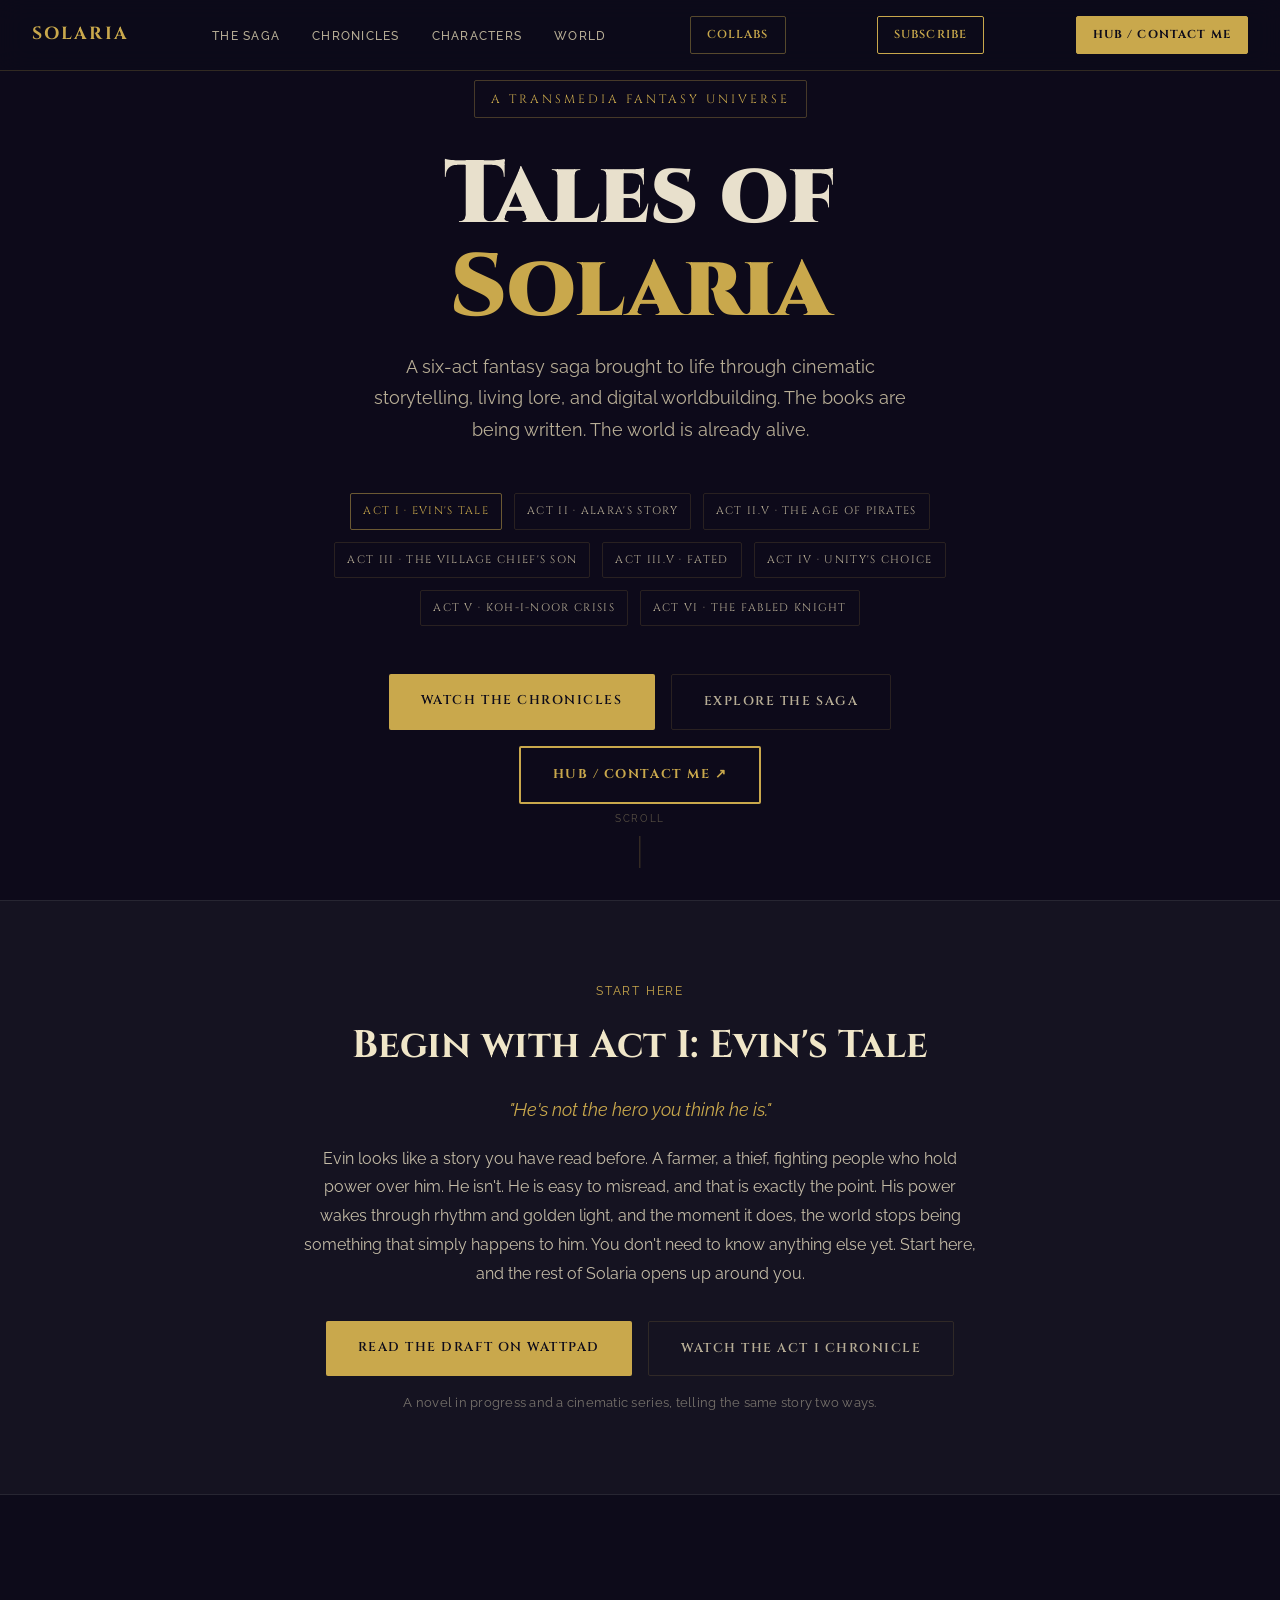
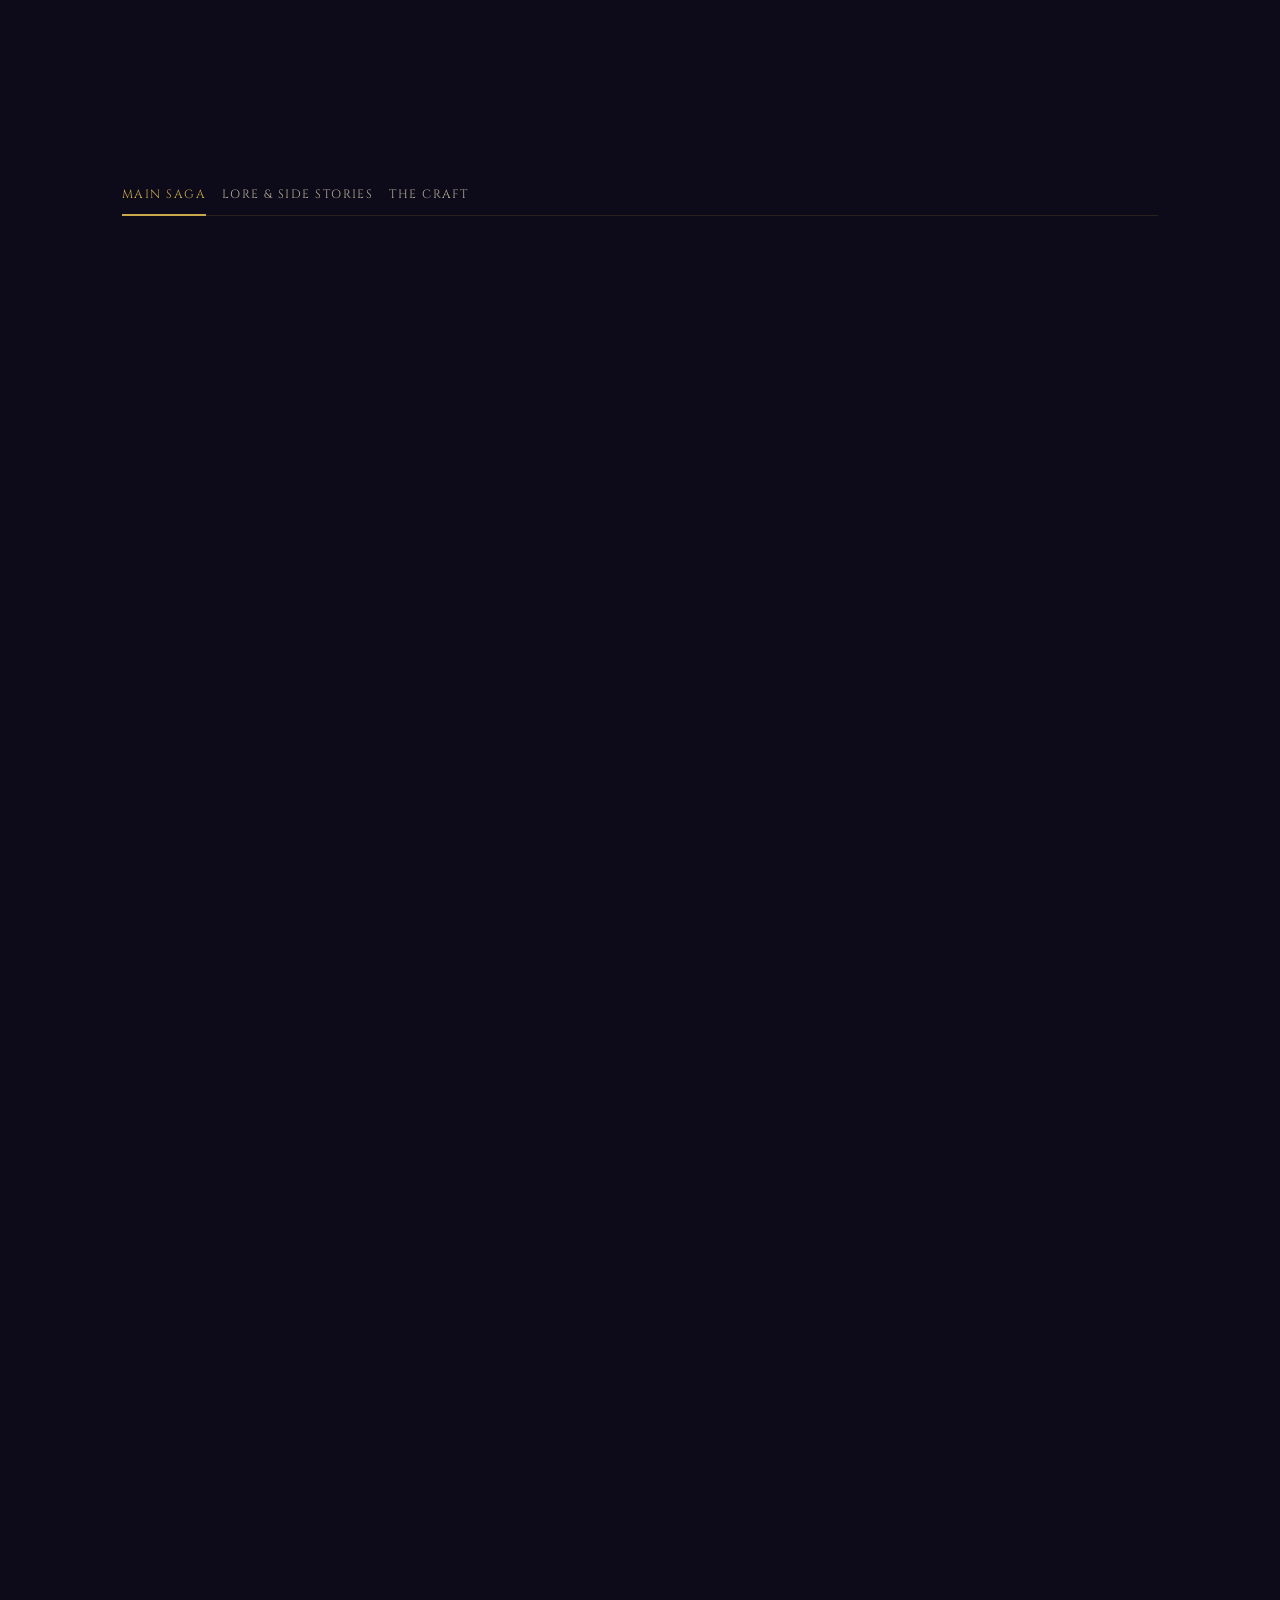
==== commit 2cb87c0b: "Apply three changes: Act I open door block, status label reframe, nav pill name fixes" ====
--- a/index.html
+++ b/index.html
@@ -200,6 +200,14 @@
       transition: background 0.2s, transform 0.2s;
     }
     .btn-primary:hover { background: var(--color-gold-hover); transform: translateY(-1px); }
+    .btn-secondary {
+      font-family: var(--font-display); font-size: 0.8rem; font-weight: 600;
+      letter-spacing: 0.12em; text-transform: uppercase;
+      border: 1px solid var(--color-border); color: var(--color-text-muted);
+      padding: var(--space-4) var(--space-8); border-radius: 2px;
+      transition: border-color 0.2s, color 0.2s;
+    }
+    .btn-secondary:hover { border-color: var(--color-gold-dim); color: var(--color-gold); }
     .btn-ghost {
       font-family: var(--font-display); font-size: 0.8rem; font-weight: 600;
       letter-spacing: 0.12em; text-transform: uppercase;
@@ -229,7 +237,65 @@
     .scroll-indicator::after { content: ''; display: block; width: 1px; height: 32px; background: var(--color-gold); opacity: 0.3; }
     @keyframes bob { 0%,100% { transform: translateX(-50%) translateY(0); } 50% { transform: translateX(-50%) translateY(6px); } }
 
+    /* ===== ACT I OPEN DOOR BLOCK ===== */
+    .act-entry {
+      padding: 5rem 1.5rem;
+      background: rgba(255,255,255,0.03);
+      border-top: 1px solid rgba(255,255,255,0.08);
+      border-bottom: 1px solid rgba(255,255,255,0.08);
+      text-align: center;
+    }
+    .act-entry-inner {
+      max-width: 680px;
+      margin: 0 auto;
+    }
+    .act-eyebrow {
+      font-size: 0.75rem;
+      letter-spacing: 0.15em;
+      text-transform: uppercase;
+      color: #c9a84c;
+      margin-bottom: 0.75rem;
+    }
+    .act-entry-headline {
+      font-size: clamp(1.6rem, 4vw, 2.4rem);
+      font-family: var(--font-display, serif);
+      color: #f0e6c8;
+      margin-bottom: 1rem;
+    }
+    .act-entry-hook {
+      font-style: italic;
+      color: #c9a84c;
+      font-size: 1.1rem;
+      margin-bottom: 1.25rem;
+    }
+    .act-entry-body {
+      color: rgba(240,230,200,0.8);
+      line-height: 1.8;
+      font-size: 1rem;
+      margin-bottom: 2rem;
+    }
+    .act-entry-buttons {
+      display: flex;
+      flex-wrap: wrap;
+      gap: 1rem;
+      justify-content: center;
+      margin-bottom: 1rem;
+    }
+    .act-entry-micro {
+      font-size: 0.8rem;
+      color: rgba(240,230,200,0.45);
+      letter-spacing: 0.02em;
+    }
+
     /* ===== ACTS SECTION ===== */
+    .saga-intro-line {
+      max-width: 600px;
+      margin: 0 auto 2.5rem;
+      color: rgba(240,230,200,0.75);
+      line-height: 1.7;
+      font-size: 1rem;
+      text-align: center;
+    }
     .acts-grid { display: grid; grid-template-columns: repeat(auto-fit, minmax(300px, 1fr)); gap: var(--space-6); margin-top: var(--space-12); }
     .act-card {
       background: var(--color-surface); border: 1px solid var(--color-border);
@@ -260,6 +326,20 @@
     .status-wip { background: rgba(168,85,247,0.12); color: #c084fc; border: 1px solid rgba(168,85,247,0.25); }
     .status-planned { background: rgba(255,255,255,0.04); color: var(--color-text-muted); border: 1px solid rgba(255,255,255,0.08); }
     .status-new { background: rgba(34,197,94,0.10); color: #86efac; border: 1px solid rgba(34,197,94,0.25); }
+
+    /* Status tier colours */
+    .status-badge[data-status="live"],
+    .act-status.live { color: #c9a84c; border-color: #c9a84c; }
+
+    .status-badge[data-status="writing"],
+    .act-status.writing { color: rgba(240,230,200,0.7); border-color: rgba(240,230,200,0.35); }
+
+    .status-badge[data-status="development"],
+    .act-status.development { color: rgba(240,230,200,0.7); border-color: rgba(240,230,200,0.35); }
+
+    .status-badge[data-status="horizon"],
+    .act-status.horizon { color: rgba(240,230,200,0.4); border-color: rgba(240,230,200,0.15); }
+
     .act-wattpad-link {
       display: inline-block; margin-top: var(--space-3);
       font-family: var(--font-display); font-size: 0.7rem; letter-spacing: 0.1em;
@@ -617,10 +697,10 @@
           <span class="act-pill active">Act I &middot; Evin's Tale</span>
           <span class="act-pill">Act II &middot; Alara's Story</span>
           <span class="act-pill">Act II.V &middot; The Age of Pirates</span>
-          <span class="act-pill">Act III &middot; The Trial</span>
+          <span class="act-pill">Act III &middot; The Village Chief's Son</span>
           <span class="act-pill">Act III.V &middot; Fated</span>
           <span class="act-pill">Act IV &middot; Unity's Choice</span>
-          <span class="act-pill">Act V &middot; Koh-i-Noor</span>
+          <span class="act-pill">Act V &middot; Koh-i-Noor Crisis</span>
           <span class="act-pill">Act VI &middot; The Fabled Knight</span>
         </div>
         <div class="hero-cta">
@@ -632,13 +712,28 @@
       <div class="scroll-indicator" aria-hidden="true">Scroll</div>
     </section>
 
+    <!-- START HERE: Act I open door -->
+    <section class="act-entry" id="start-here">
+      <div class="act-entry-inner">
+        <p class="act-eyebrow">Start Here</p>
+        <h2 class="act-entry-headline">Begin with Act I: Evin's Tale</h2>
+        <p class="act-entry-hook">"He's not the hero you think he is."</p>
+        <p class="act-entry-body">Evin looks like a story you have read before. A farmer, a thief, fighting people who hold power over him. He isn't. He is easy to misread, and that is exactly the point. His power wakes through rhythm and golden light, and the moment it does, the world stops being something that simply happens to him. You don't need to know anything else yet. Start here, and the rest of Solaria opens up around you.</p>
+        <div class="act-entry-buttons">
+          <a href="https://www.wattpad.com/1512055057-solaria-evin%27s-tale-draft-the-mysterious-lady" target="_blank" rel="noopener" class="btn btn-primary">Read the Draft on Wattpad</a>
+          <a href="https://youtu.be/6VELpAB69k4" target="_blank" rel="noopener" class="btn btn-secondary">Watch the Act I Chronicle</a>
+        </div>
+        <p class="act-entry-micro">A novel in progress and a cinematic series, telling the same story two ways.</p>
+      </div>
+    </section>
+
     <!-- ACTS -->
     <section id="acts" aria-labelledby="acts-title">
       <div class="container">
         <div class="reveal">
           <p class="section-label">The Saga</p>
           <h2 class="section-title" id="acts-title">One world. Many stories. All connected.</h2>
-          <p class="section-subtitle" style="margin-bottom: var(--space-4);">The books are being written act by act. The cinematic videos are the first look at a world already in motion.</p>
+          <p class="saga-intro-line">Eight chapters of one story. One is open now. The rest are charted and on their way. The world is already alive. You are just early.</p>
           <div class="divider"></div>
         </div>
         <div class="acts-grid">
@@ -647,7 +742,7 @@
             <p class="act-number">Act I</p>
             <h3>Evin's Tale</h3>
             <p>A young thief with more depth than the world gives him credit for. His powers awaken through rhythm and golden light &mdash; and the journey has only just begun.</p>
-            <span class="act-status status-available">Draft Available</span><br>
+            <span class="act-status status-available live">Live now</span><br>
             <a href="https://www.wattpad.com/1512055057-solaria-evin%27s-tale-draft-the-mysterious-lady" class="act-wattpad-link" target="_blank" rel="noopener">Read Draft on Wattpad &#8599;</a>
           </article>
 
@@ -655,7 +750,7 @@
             <p class="act-number">Act II</p>
             <h3>Alara's Story</h3>
             <p>The mentor. The Seer. The sister. Alara steps from the shadows of Act I into her own story &mdash; and the brother she lost is the one standing in her way.</p>
-            <span class="act-status status-wip">Writing in Progress</span>
+            <span class="act-status status-wip writing">In writing</span>
           </article>
 
           <article class="act-card reveal">
@@ -663,7 +758,7 @@
             <h3>The Age of Pirates</h3>
             <p>In the wake of a tyrant's fall, the world enters an uneasy silence. Across the seas, kingdoms and pirates race to claim refined artifacts once thought lost to history, relics capable of shifting the balance of power itself. Old rivalries resurface, new ambitions take root, and beneath the calm, the foundations of an age begin to crack.</p>
             <span class="act-status status-new">New</span>
-            <span class="act-status status-wip" style="margin-left: 0.4rem;">In Development</span><br>
+            <span class="act-status status-wip development" style="margin-left: 0.4rem;">In development</span><br>
             <a href="https://solarianearl0s.github.io/act2v/" class="act-explore-btn" target="_blank" rel="noopener" aria-label="Explore Act II.V — The Age of Pirates">Explore Act II.V &#8599;</a>
           </article>
 
@@ -671,35 +766,35 @@
             <p class="act-number">Act III</p>
             <h3>The Village Chief's Son</h3>
             <p>Sepa carries the weight of his tribe and the doubt that weakens his shield. To contain the Rift, he must first believe in himself.</p>
-            <span class="act-status status-planned">Coming Soon</span>
+            <span class="act-status status-planned horizon">On the horizon</span>
           </article>
 
           <article class="act-card reveal">
             <p class="act-number">Act III.V</p>
             <h3>Fated</h3>
             <p>Unity, Jack, and Rose face Juan Souls &mdash; the Dancing Death. The arc that sets Rose on the path no one could stop, and the Void makes its first claim.</p>
-            <span class="act-status status-planned">Coming Soon</span>
+            <span class="act-status status-planned horizon">On the horizon</span>
           </article>
 
           <article class="act-card reveal">
             <p class="act-number">Act IV</p>
             <h3>Unity's Choice</h3>
             <p>Rose has fallen. The artifact carries the energy of every hero who came before. Unity must make the choice no one else could &mdash; and carry them all when she does.</p>
-            <span class="act-status status-planned">Coming Soon</span>
+            <span class="act-status status-planned horizon">On the horizon</span>
           </article>
 
           <article class="act-card reveal">
             <p class="act-number">Act V</p>
             <h3>Koh-i-Noor Crisis</h3>
             <p>The Prince of Koh-i-Noor loses his magic. A conspiracy by his own uncle threatens to unravel everything the kingdom stands for.</p>
-            <span class="act-status status-planned">Coming Soon</span>
+            <span class="act-status status-planned horizon">On the horizon</span>
           </article>
 
           <article class="act-card reveal">
             <p class="act-number">Act VI</p>
             <h3>The Fabled Knight</h3>
             <p>On one side of the world, Jaser mirrors Oodengard's atrocities. On the other, the Fabled Knight faces el Muerto &mdash; the reincarnation of Juan Souls. Two battles. One ending.</p>
-            <span class="act-status status-planned">Coming Soon</span>
+            <span class="act-status status-planned horizon">On the horizon</span>
           </article>
 
         </div>
@@ -840,7 +935,7 @@
               </div>
             </div>
             <div class="chronicle-text">
-              <p class="chronicle-label">Act II &middot; Writing in Progress</p>
+              <p class="chronicle-label">Act II &middot; In writing</p>
               <h3 class="chronicle-title">The Rift</h3>
               <p class="chronicle-body">The shadows of the spiritual rift begin to fracture the land, consuming everything in their path. The second act of the Solarian saga.</p>
               <a href="https://www.youtube.com/@Game4Digital" class="chronicle-link" target="_blank" rel="noopener">Watch on YouTube &#8599;</a>
@@ -875,434 +970,4 @@
               <p class="chronicle-label">Character Spotlight</p>
               <h3 class="chronicle-title">The Enter Gigi</h3>
               <p class="chronicle-body">A character spotlight on the fierce and formidable newcomer to the Solarian landscape.</p>
-              <a href="https://www.youtube.com/@Game4Digital" class="chronicle-link" target="_blank" rel="noopener">Watch on YouTube &#8599;</a>
-            </div>
-          </div>
-          <div class="chronicle-entry reverse reveal">
-            <div class="chronicle-video">
-              <div class="video-embed">
-                <iframe src="https://www.youtube.com/embed/XXR2ZlDlT64" title="Twin Sunsets — Cinematic" allowfullscreen loading="lazy"></iframe>
-              </div>
-            </div>
-            <div class="chronicle-text">
-              <p class="chronicle-label">Cinematic</p>
-              <h3 class="chronicle-title">Twin Sunsets</h3>
-              <p class="chronicle-body">Capturing the quiet, ethereal beauty of the Solarian sky beneath the iconic twin suns.</p>
-              <a href="https://www.youtube.com/@Game4Digital" class="chronicle-link" target="_blank" rel="noopener">Watch on YouTube &#8599;</a>
-            </div>
-          </div>
-        </div>
-
-        <!-- THE CRAFT TAB -->
-        <div id="tab-craft" class="tab-panel" role="tabpanel">
-          <div class="chronicle-entry reveal">
-            <div class="chronicle-text">
-              <p class="chronicle-label">Act I &middot; Phase One</p>
-              <h3 class="chronicle-title">The Beginning</h3>
-              <p class="chronicle-body">The video that jumpstarted the entire project. Images were AI-generated using ChatGPT, then character and scene elements were manually cut out using the Picsart mobile app. At the time, I was adapting Act I of <em>Tales of Solaria: Evin's Tale</em>, with the source document and a clear creative vision already in hand. Short clips were created and posted to TikTok (@Solarianearl), with the full scenes then compiled and uploaded to YouTube. The only editing tool used at this stage was InShot, for simple keyframing, cutouts, and transitions.</p>
-              <a href="https://youtu.be/6VELpAB69k4" class="chronicle-link" target="_blank" rel="noopener">Watch on YouTube &#8599;</a>
-            </div>
-            <div class="chronicle-video">
-              <div class="video-embed">
-                <iframe src="https://www.youtube.com/embed/6VELpAB69k4" title="Tales of Solaria, The Beginning (Act I Phase One)" allowfullscreen loading="lazy"></iframe>
-              </div>
-            </div>
-          </div>
-
-          <div class="chronicle-entry reverse reveal">
-            <div class="chronicle-video" style="max-width: 340px; margin: 0 auto;">
-              <div class="tiktok-embed">
-                <iframe src="https://www.tiktok.com/embed/v2/7505349974037892354" title="Tales of Solaria, Act I Chapter 1 continuation (TikTok)" allowfullscreen loading="lazy"></iframe>
-              </div>
-            </div>
-            <div class="chronicle-text">
-              <p class="chronicle-label">Act I &middot; Phase One &middot; Continuation</p>
-              <h3 class="chronicle-title">The Cliffhanger</h3>
-              <p class="chronicle-body">A continuation of the Act I, Chapter 1 scene, ending on a deliberate cliffhanger. The intention was to produce more videos in this style, though limited tools and experience at the time made it difficult to take further.</p>
-              <a href="https://www.tiktok.com/@solarianearl/video/7505349974037892354" class="chronicle-link" target="_blank" rel="noopener">Watch on TikTok &#8599;</a>
-            </div>
-          </div>
-
-          <div class="chronicle-entry reveal">
-            <div class="chronicle-video">
-              <div class="video-embed">
-                <iframe src="https://www.youtube.com/embed/yzHbd7MOpC4" title="Act 1 so far — Fully Realised" allowfullscreen loading="lazy"></iframe>
-              </div>
-            </div>
-            <div class="chronicle-text">
-              <p class="chronicle-label">Act I &middot; Phase Two</p>
-              <h3 class="chronicle-title">Fully Realised</h3>
-              <p class="chronicle-body">This was the version I was most eager to bring to life as a fully realised scene. Unlike Act 3.5, Jack's Final Message, this was a project I genuinely invested in from the start. With the full book series on Wattpad, I knew the plot from beginning to end and had a clear vision of how I wanted it to play out. The main obstacle at this stage was Sora 2's unpredictable content moderation. Sourcing all the individual clips, particularly the battle sequences between characters, was a genuine challenge, but working through those limitations made the final result all the more rewarding.</p>
-              <a href="https://youtu.be/yzHbd7MOpC4" class="chronicle-link" target="_blank" rel="noopener">Watch on YouTube &#8599;</a>
-            </div>
-          </div>
-        </div>
-
-      </div>
-    </section>
-
-    <!-- CHARACTERS -->
-    <section id="characters" aria-labelledby="characters-title">
-      <div class="container">
-        <div class="reveal">
-          <p class="section-label">The Cast</p>
-          <h2 class="section-title" id="characters-title">Meet the souls who shape the fate of Solaria.</h2>
-          <div class="divider"></div>
-        </div>
-        <div class="characters-grid">
-
-          <div class="char-flip-wrapper reveal">
-            <div class="char-flip" id="card-evin">
-              <div class="char-front">
-                <div class="char-avatar" aria-label="Evin character card">E</div>
-                <h3 class="char-name">Evin</h3>
-                <p class="char-tagline">"He's not the hero you think he is."</p>
-                <p class="char-role">The One Who Was Never Just a Hero</p>
-                <p class="char-bio">A farmer who fights for his people against those with power over them. On the surface, that sounds familiar. It isn't. Evin is easy to misread, and that's exactly the point.</p>
-                <button class="char-flip-btn" data-target="card-evin" aria-label="View Evin's character art">View Profile &#8594;</button>
-              </div>
-              <div class="char-back">
-                <img src="assets/characters/Evin.png" alt="Evin — character art" loading="lazy">
-                <div class="char-back-overlay"></div>
-                <button class="char-back-btn" data-target="card-evin" aria-label="Return to Evin's character description">&#8592; Back</button>
-              </div>
-            </div>
-          </div>
-
-          <div class="char-flip-wrapper reveal">
-            <div class="char-flip" id="card-jack">
-              <div class="char-front">
-                <div class="char-avatar" aria-label="Jack character card">J</div>
-                <h3 class="char-name">Jack</h3>
-                <p class="char-tagline">"He chose love over everything."</p>
-                <p class="char-role">The Anchor Who Chose Love</p>
-                <p class="char-bio">A wandering musician whose power flows through rhythm and belief. Jack doesn't fight for the world, he fights for her. When faced with an impossible choice, he gives everything.</p>
-                <button class="char-flip-btn" data-target="card-jack" aria-label="View Jack's character art">View Profile &#8594;</button>
-              </div>
-              <div class="char-back">
-                <img src="assets/characters/Jack.png" alt="Jack — character art" loading="lazy">
-                <div class="char-back-overlay"></div>
-                <button class="char-back-btn" data-target="card-jack" aria-label="Return to Jack's character description">&#8592; Back</button>
-              </div>
-            </div>
-          </div>
-
-          <div class="char-flip-wrapper reveal">
-            <div class="char-flip" id="card-rose">
-              <div class="char-front">
-                <div class="char-avatar" aria-label="Rose character card">R</div>
-                <h3 class="char-name">Rose</h3>
-                <p class="char-tagline">"She was never meant to be saved."</p>
-                <p class="char-role">The Hero Who Was Never Meant to Be</p>
-                <p class="char-bio">A fierce protector, admired as a hero, but built on something broken. With her anchor gone, what remains is not just a fallen hero, but something far more dangerous.</p>
-                <button class="char-flip-btn" data-target="card-rose" aria-label="View Rose's character art">View Profile &#8594;</button>
-              </div>
-              <div class="char-back">
-                <img src="assets/characters/Rose O.png" alt="Rose — character art" loading="lazy">
-                <div class="char-back-overlay"></div>
-                <button class="char-back-btn" data-target="card-rose" aria-label="Return to Rose's character description">&#8592; Back</button>
-              </div>
-            </div>
-          </div>
-
-          <div class="char-flip-wrapper reveal">
-            <div class="char-flip" id="card-unity">
-              <div class="char-front">
-                <div class="char-avatar" aria-label="Unity character card">U</div>
-                <h3 class="char-name">Unity</h3>
-                <p class="char-tagline">"She made the choice no one else could."</p>
-                <p class="char-role">The One Who Has to Let Go</p>
-                <p class="char-bio">A loyal friend who stood beside them both, never the strongest, but always the one who stayed. When everything falls apart, Unity is left with the choice no one else could make.</p>
-                <button class="char-flip-btn" data-target="card-unity" aria-label="View Unity's character art">View Profile &#8594;</button>
-              </div>
-              <div class="char-back">
-                <img src="assets/characters/My Unity.png" alt="Unity — character art" loading="lazy">
-                <div class="char-back-overlay"></div>
-                <button class="char-back-btn" data-target="card-unity" aria-label="Return to Unity's character description">&#8592; Back</button>
-              </div>
-            </div>
-          </div>
-
-          <div class="char-flip-wrapper reveal">
-            <div class="char-flip" id="card-juan">
-              <div class="char-front">
-                <div class="char-avatar-img"><img src="assets/characters/Juan Souls.png" alt="Juan Souls — character portrait" loading="lazy"></div>
-                <h3 class="char-name">Juan Souls</h3>
-                <p class="char-tagline">"He already knows how it ends."</p>
-                <p class="char-role">The Dancing Death</p>
-                <p class="char-bio">A twisted entity that sees what others can't: the future. He doesn't guess. He doesn't hope. He knows.</p>
-                <button class="char-flip-btn" data-target="card-juan" aria-label="View Juan Souls's character art">View Profile &#8594;</button>
-              </div>
-              <div class="char-back">
-                <img src="assets/characters/Juan Souls.png" alt="Juan Souls — full character art" loading="lazy">
-                <div class="char-back-overlay"></div>
-                <button class="char-back-btn" data-target="card-juan" aria-label="Return to Juan Souls's character description">&#8592; Back</button>
-              </div>
-            </div>
-          </div>
-
-          <div class="char-flip-wrapper reveal">
-            <div class="char-flip" id="card-alara">
-              <div class="char-front">
-                <div class="char-avatar-img"><img src="assets/characters/Alara.png" alt="Alara — character portrait" loading="lazy"></div>
-                <h3 class="char-name">Alara</h3>
-                <p class="char-tagline">"She was there... before and after."</p>
-                <p class="char-role">The Seer. The Mentor. The Sister.</p>
-                <p class="char-bio">A quiet, mysterious presence seen only in fragments in Act I. She appears when the world begins, and again when it nears its end.</p>
-                <button class="char-flip-btn" data-target="card-alara" aria-label="View Alara's character art">View Profile &#8594;</button>
-              </div>
-              <div class="char-back">
-                <img src="assets/characters/Alara.png" alt="Alara — full character art" loading="lazy">
-                <div class="char-back-overlay"></div>
-                <button class="char-back-btn" data-target="card-alara" aria-label="Return to Alara's character description">&#8592; Back</button>
-              </div>
-            </div>
-          </div>
-
-          <div class="char-flip-wrapper reveal">
-            <div class="char-flip" id="card-arvel">
-              <div class="char-front">
-                <div class="char-avatar" aria-label="Arvel character card">Ar</div>
-                <h3 class="char-name">Arvel</h3>
-                <p class="char-tagline">"He lost everything. He kept going."</p>
-                <p class="char-role">The One Who Carries the Weight</p>
-                <p class="char-bio">Arvel doesn't wear his burden loudly. He carries it quietly, and that's what makes him dangerous. His story isn't about power. It's about what someone does when they've already lost everything.</p>
-                <button class="char-flip-btn" data-target="card-arvel" aria-label="View Arvel's character art">View Profile &#8594;</button>
-              </div>
-              <div class="char-back">
-                <img src="assets/characters/Arvel Isen.png" alt="Arvel Isen — character art" loading="lazy">
-                <div class="char-back-overlay"></div>
-                <button class="char-back-btn" data-target="card-arvel" aria-label="Return to Arvel's character description">&#8592; Back</button>
-              </div>
-            </div>
-          </div>
-
-          <div class="char-flip-wrapper reveal">
-            <div class="char-flip" id="card-sepa">
-              <div class="char-front">
-                <div class="char-avatar-img"><img src="Sepa.png" alt="Sepa — character portrait" loading="lazy"></div>
-                <h3 class="char-name">Sepa</h3>
-                <p class="char-tagline">"The shield only holds if you believe in it."</p>
-                <p class="char-role">The Shieldbearer. Book III.</p>
-                <p class="char-bio">Sepa carries the weight of his tribe and the doubt that weakens his shield. To contain the Rift, he must first believe in himself.</p>
-                <button class="char-flip-btn" data-target="card-sepa" aria-label="View Sepa's character art">View Profile &#8594;</button>
-              </div>
-              <div class="char-back">
-                <img src="Sepa.png" alt="Sepa — full character art" loading="lazy">
-                <div class="char-back-overlay"></div>
-                <button class="char-back-btn" data-target="card-sepa" aria-label="Return to Sepa's character description">&#8592; Back</button>
-              </div>
-            </div>
-          </div>
-
-        </div>
-      </div>
-    </section>
-
-    <!-- WORLD -->
-    <section id="world" aria-labelledby="world-title">
-      <div class="container">
-        <div class="world-split">
-          <div class="reveal">
-            <p class="section-label">The World</p>
-            <h2 class="section-title" id="world-title">Blending imagination, technology, and storytelling into living worlds.</h2>
-            <div class="divider"></div>
-            <div class="world-features">
-              <div class="world-feature">
-                <div class="feature-icon" aria-hidden="true">&#9998;</div>
-                <div class="feature-text">
-                  <h4>Narrative Craft</h4>
-                  <p>Intricate plots, layered themes, and cohesive arcs crafted across six interconnected acts.</p>
-                </div>
-              </div>
-              <div class="world-feature">
-                <div class="feature-icon" aria-hidden="true">&#9654;</div>
-                <div class="feature-text">
-                  <h4>Cinematic Generation</h4>
-                  <p>AI-powered visuals and animation bring every scene, emotion, and moment to life using Dreamina, Veo 3, and Suno.</p>
-                </div>
-              </div>
-              <div class="world-feature">
-                <div class="feature-icon" aria-hidden="true">&#127760;</div>
-                <div class="feature-text">
-                  <h4>Living Lore</h4>
-                  <p>Rich lore, maps, cultures, and histories woven into a persistent, evolving universe.</p>
-                </div>
-              </div>
-            </div>
-          </div>
-          <div class="reveal">
-            <div class="world-lore">
-              <blockquote>"Solaria is a realm of wonder and contradiction, ancient magic and rising empires, forgotten prophecies and choices that shape history. From the glittering spires of Koh-i-Noor to the shadows beyond the Void, every corner holds a story waiting to be discovered."</blockquote>
-              <cite>Tales of Solaria: Evin's Tale</cite>
-              <div style="margin-top: var(--space-6);">
-                <a href="https://ko-fi.com/solarianearl" class="btn-ghost" target="_blank" rel="noopener" aria-label="Support Tales of Solaria on Ko-fi">Support the Saga &#8599;</a>
-              </div>
-            </div>
-          </div>
-        </div>
-      </div>
-    </section>
-
-    <!-- COLLABS -->
-    <section id="collabs" aria-labelledby="collabs-title" style="border-top: 1px solid var(--color-border);">
-      <div class="container">
-        <div class="reveal">
-          <p class="section-label">Collaborations</p>
-          <h2 class="section-title" id="collabs-title">Build the world with us.</h2>
-          <div class="divider"></div>
-          <p class="section-subtitle" style="margin-bottom: var(--space-8);">Solaria is built to grow. If you're a writer, artist, composer, or creator who wants to add your voice to the saga &mdash; or if you'd like to support the project &mdash; this is where stories begin.</p>
-          <div style="display: flex; gap: var(--space-4); flex-wrap: wrap; align-items: center;">
-            <a href="https://ko-fi.com/solarianearl" class="btn-primary" target="_blank" rel="noopener noreferrer" aria-label="Support Tales of Solaria on Ko-fi">Support on Ko-fi</a>
-            <a href="https://solarianearl.substack.com/" class="btn-ghost" target="_blank" rel="noopener noreferrer" aria-label="Follow Tales of Solaria on Substack">Follow on Substack</a>
-            <a href="https://solarianearl0s.github.io" class="btn-hub" target="_blank" rel="noopener noreferrer" aria-label="Visit the Creator Hub to get in touch or collaborate">Hub / Contact Me &#8599;</a>
-          </div>
-        </div>
-      </div>
-    </section>
-
-    <!-- NEWSLETTER -->
-    <section aria-labelledby="newsletter-title">
-      <div class="container">
-        <div class="newsletter-box reveal">
-          <p class="section-label" style="justify-content:center; display:flex;">Stay in the Saga</p>
-          <h3 id="newsletter-title">Never miss a Chronicle</h3>
-          <p>New Acts, behind-the-scenes lore drops, and exclusive Solarian dispatches, straight to your inbox.</p>
-          <form class="newsletter-form" id="newsletter-form" novalidate>
-            <div style="flex:1; min-width:220px;">
-              <input type="email" id="newsletter-email" name="email" placeholder="your@email.com" aria-label="Email address" aria-describedby="email-error" required autocomplete="email">
-              <p id="email-error" class="field-error" role="alert">Please enter a valid email address.</p>
-            </div>
-            <button type="submit">Subscribe</button>
-          </form>
-          <p id="newsletter-success" role="status">&#10003; You're in the saga now.</p>
-        </div>
-      </div>
-    </section>
-
-  </main>
-
-  <!-- FOOTER -->
-  <footer class="footer">
-    <div class="container">
-      <div class="footer-inner">
-        <span class="footer-logo">TALES OF SOLARIA</span>
-        <nav class="footer-links" aria-label="Footer navigation">
-          <a href="https://www.youtube.com/@Game4Digital" target="_blank" rel="noopener" aria-label="Tales of Solaria on YouTube">YouTube</a>
-          <a href="https://www.tiktok.com/@solarianearl0s" target="_blank" rel="noopener" aria-label="Tales of Solaria on TikTok">TikTok</a>
-          <a href="https://solarianearl.substack.com/" target="_blank" rel="noopener" aria-label="Solaria newsletter on Substack">Substack</a>
-          <a href="https://ko-fi.com/solarianearl" target="_blank" rel="noopener" aria-label="Support on Ko-fi">Ko-fi</a>
-          <a href="https://www.wattpad.com/1512055057-solaria-evin%27s-tale-draft-the-mysterious-lady" target="_blank" rel="noopener" aria-label="Read the draft on Wattpad">Wattpad</a>
-          <a href="https://solarianearl0s.github.io" target="_blank" rel="noopener" aria-label="Creator Hub">Creator Hub</a>
-        </nav>
-        <p class="footer-copy">&copy; 2026 Tales of Solaria. Produced by Adrian Carter.</p>
-      </div>
-    </div>
-  </footer>
-
-  <script>
-    // Starfield
-    (function() {
-      const canvas = document.getElementById('starfield-canvas');
-      const ctx = canvas.getContext('2d');
-      let stars = [];
-      function resize() { canvas.width = window.innerWidth; canvas.height = window.innerHeight; }
-      function init() {
-        stars = [];
-        for (let i = 0; i < 180; i++) {
-          stars.push({ x: Math.random() * canvas.width, y: Math.random() * canvas.height, r: Math.random() * 1.2 + 0.2, a: Math.random(), speed: Math.random() * 0.003 + 0.001 });
-        }
-      }
-      function draw() {
-        ctx.clearRect(0, 0, canvas.width, canvas.height);
-        stars.forEach(s => {
-          s.a += s.speed; if (s.a > 1) s.a = 0;
-          ctx.beginPath(); ctx.arc(s.x, s.y, s.r, 0, Math.PI * 2);
-          ctx.fillStyle = `rgba(201,168,76,${s.a * 0.5})`;
-          ctx.fill();
-        });
-        requestAnimationFrame(draw);
-      }
-      resize(); init(); draw();
-      window.addEventListener('resize', () => { resize(); init(); });
-    })();
-
-    // Scroll reveal
-    (function() {
-      const els = document.querySelectorAll('.reveal');
-      const io = new IntersectionObserver((entries) => {
-        entries.forEach(e => { if (e.isIntersecting) { e.target.classList.add('visible'); io.unobserve(e.target); } });
-      }, { threshold: 0.1 });
-      els.forEach(el => io.observe(el));
-    })();
-
-    // Tabs
-    (function() {
-      const tabs = document.querySelectorAll('.tab-btn');
-      tabs.forEach(btn => {
-        btn.addEventListener('click', () => {
-          tabs.forEach(b => { b.classList.remove('active'); b.setAttribute('aria-selected', 'false'); });
-          document.querySelectorAll('.tab-panel').forEach(p => p.classList.remove('active'));
-          btn.classList.add('active'); btn.setAttribute('aria-selected', 'true');
-          document.getElementById(btn.dataset.tab).classList.add('active');
-        });
-        btn.addEventListener('keydown', (e) => {
-          if (e.key === 'Enter' || e.key === ' ') { e.preventDefault(); btn.click(); }
-        });
-      });
-    })();
-
-    // Mobile menu
-    (function() {
-      const btn = document.querySelector('.nav-mobile-btn');
-      const menu = document.getElementById('mobile-menu');
-      const close = document.querySelector('.mobile-close');
-      const open = () => { menu.classList.add('open'); btn.setAttribute('aria-expanded', 'true'); document.body.style.overflow = 'hidden'; };
-      const shut = () => { menu.classList.remove('open'); btn.setAttribute('aria-expanded', 'false'); document.body.style.overflow = ''; };
-      btn.addEventListener('click', open);
-      close.addEventListener('click', shut);
-      document.querySelectorAll('.mobile-link').forEach(link => { link.addEventListener('click', shut); });
-      document.addEventListener('keydown', (e) => { if (e.key === 'Escape' && menu.classList.contains('open')) shut(); });
-    })();
-
-    // Newsletter with validation
-    (function() {
-      const form = document.getElementById('newsletter-form');
-      const input = document.getElementById('newsletter-email');
-      const error = document.getElementById('email-error');
-      const success = document.getElementById('newsletter-success');
-      form.addEventListener('submit', (e) => {
-        e.preventDefault();
-        const val = input.value.trim();
-        const valid = /^[^\s@]+@[^\s@]+\.[^\s@]+$/.test(val);
-        if (!valid) {
-          input.setAttribute('aria-invalid', 'true');
-          error.style.display = 'block';
-          input.focus();
-          return;
-        }
-        input.setAttribute('aria-invalid', 'false');
-        error.style.display = 'none';
-        window.open('https://solarianearl.substack.com/?email=' + encodeURIComponent(val), '_blank');
-        success.style.display = 'block';
-      });
-      input.addEventListener('input', () => {
-        if (input.getAttribute('aria-invalid') === 'true') {
-          input.setAttribute('aria-invalid', 'false');
-          error.style.display = 'none';
-        }
-      });
-    })();
-
-    // Character card flip
-    (function() {
-      document.querySelectorAll('[data-target]').forEach(btn => {
-        btn.addEventListener('click', () => {
-          const card = document.getElementById(btn.dataset.target);
-          if (card) card.classList.toggle('is-flipped');
-        });
-      });
-    })();
-  </script>
-</body>
-</html>+              <a href="https://www.youtube.com/@Game4Digital" class="chronicle-link" target="_blank" rel="noopener">
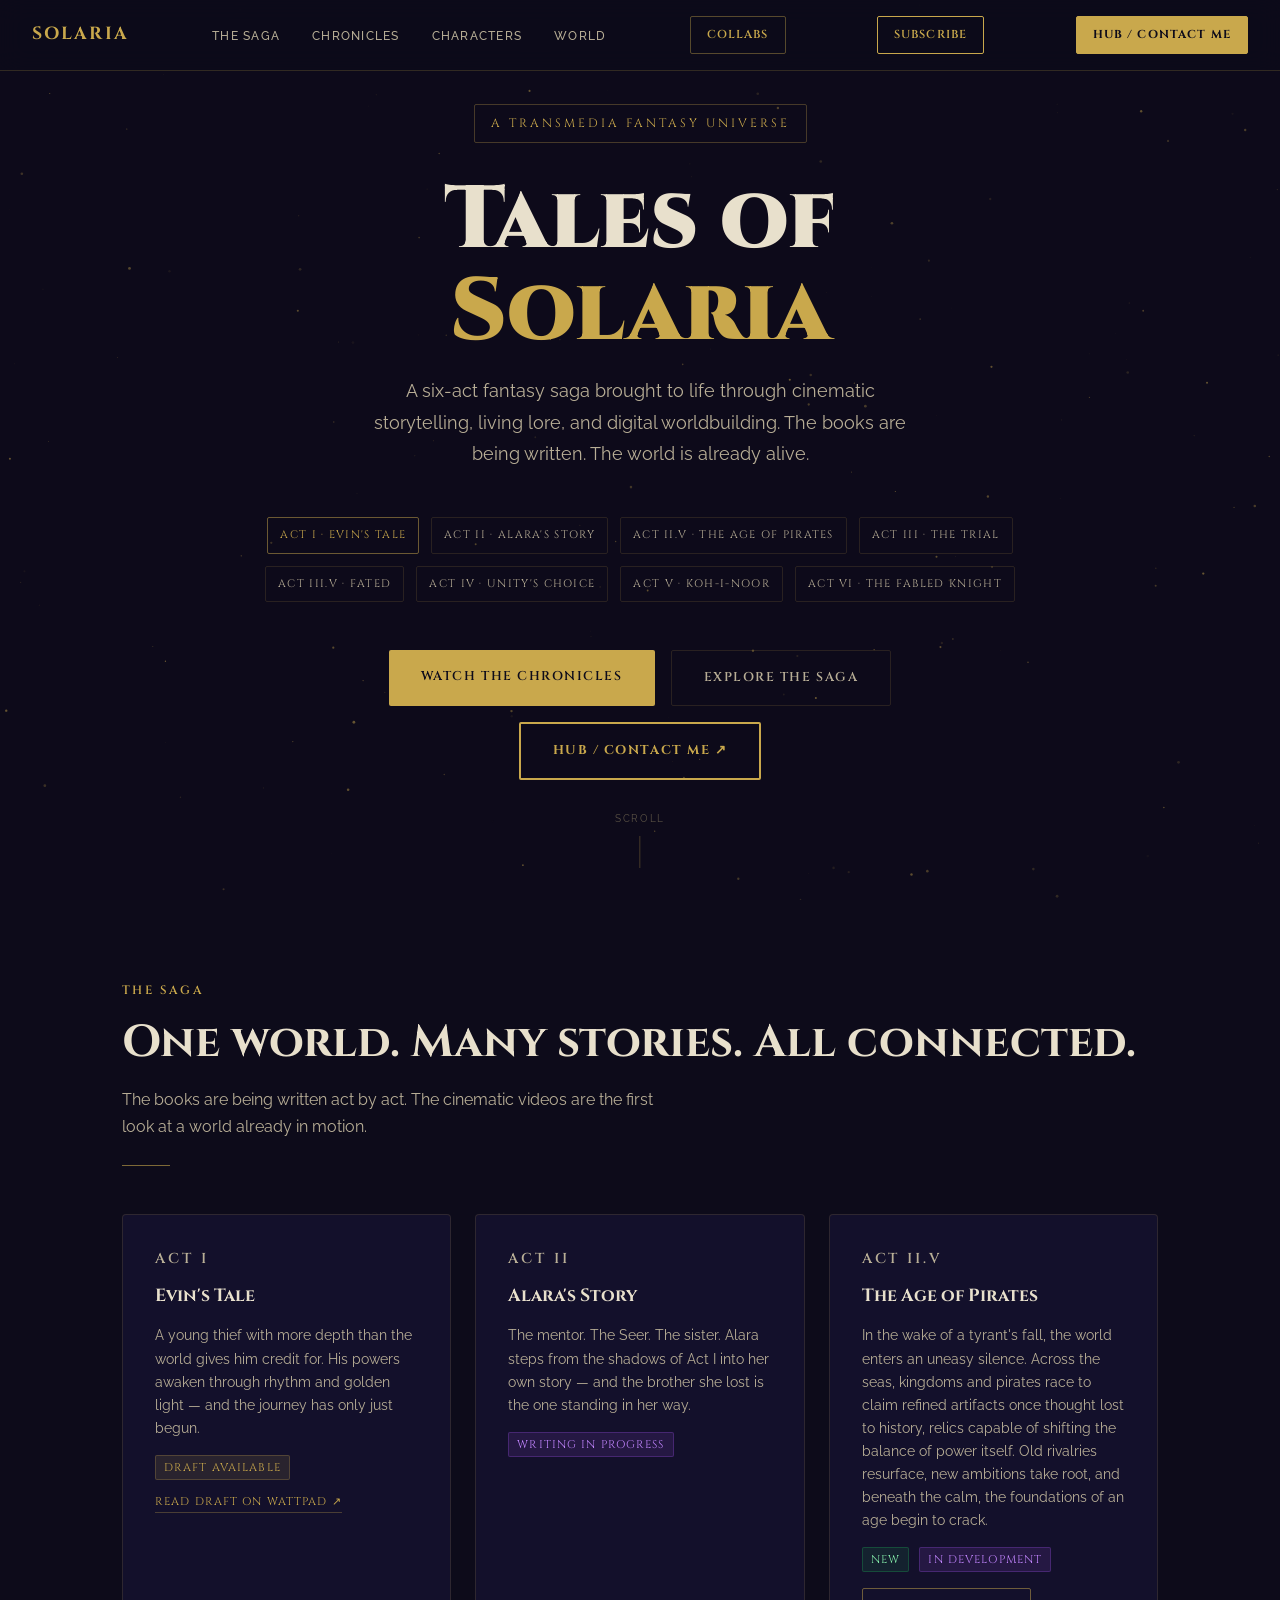
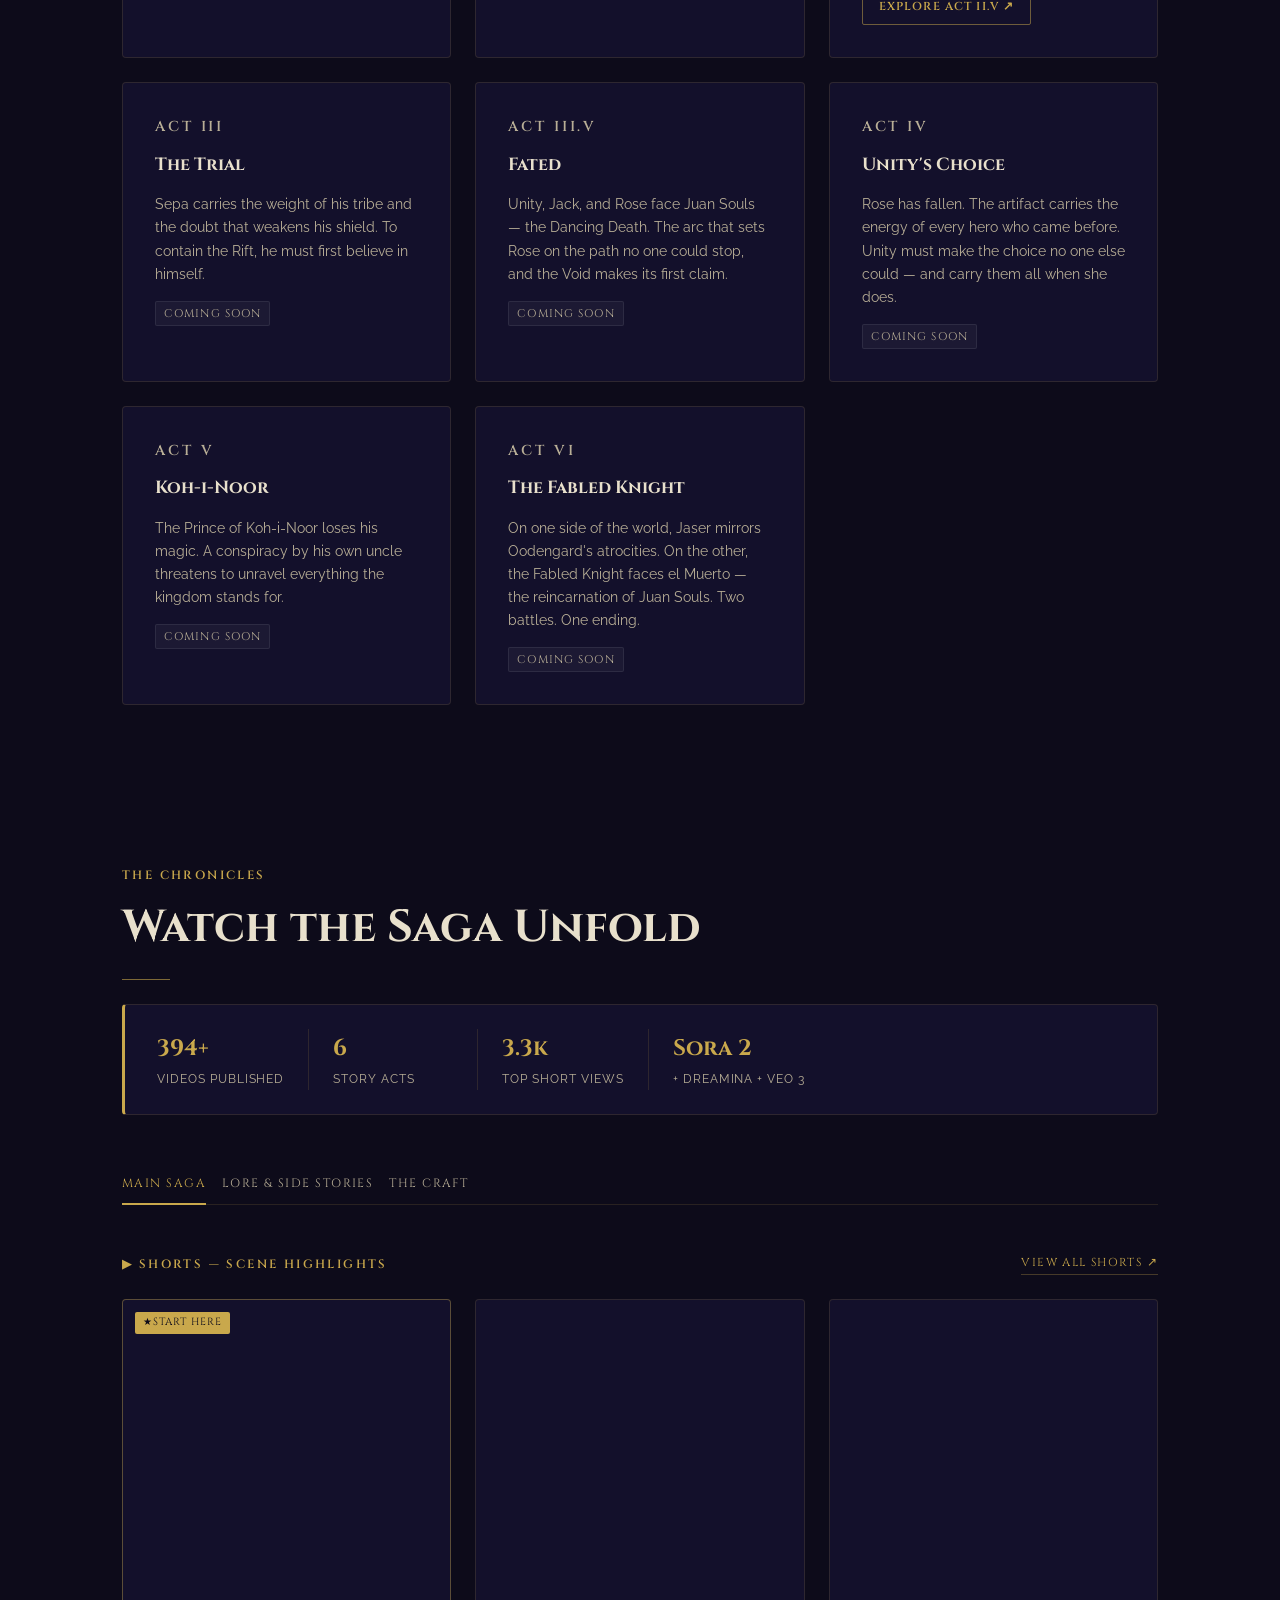
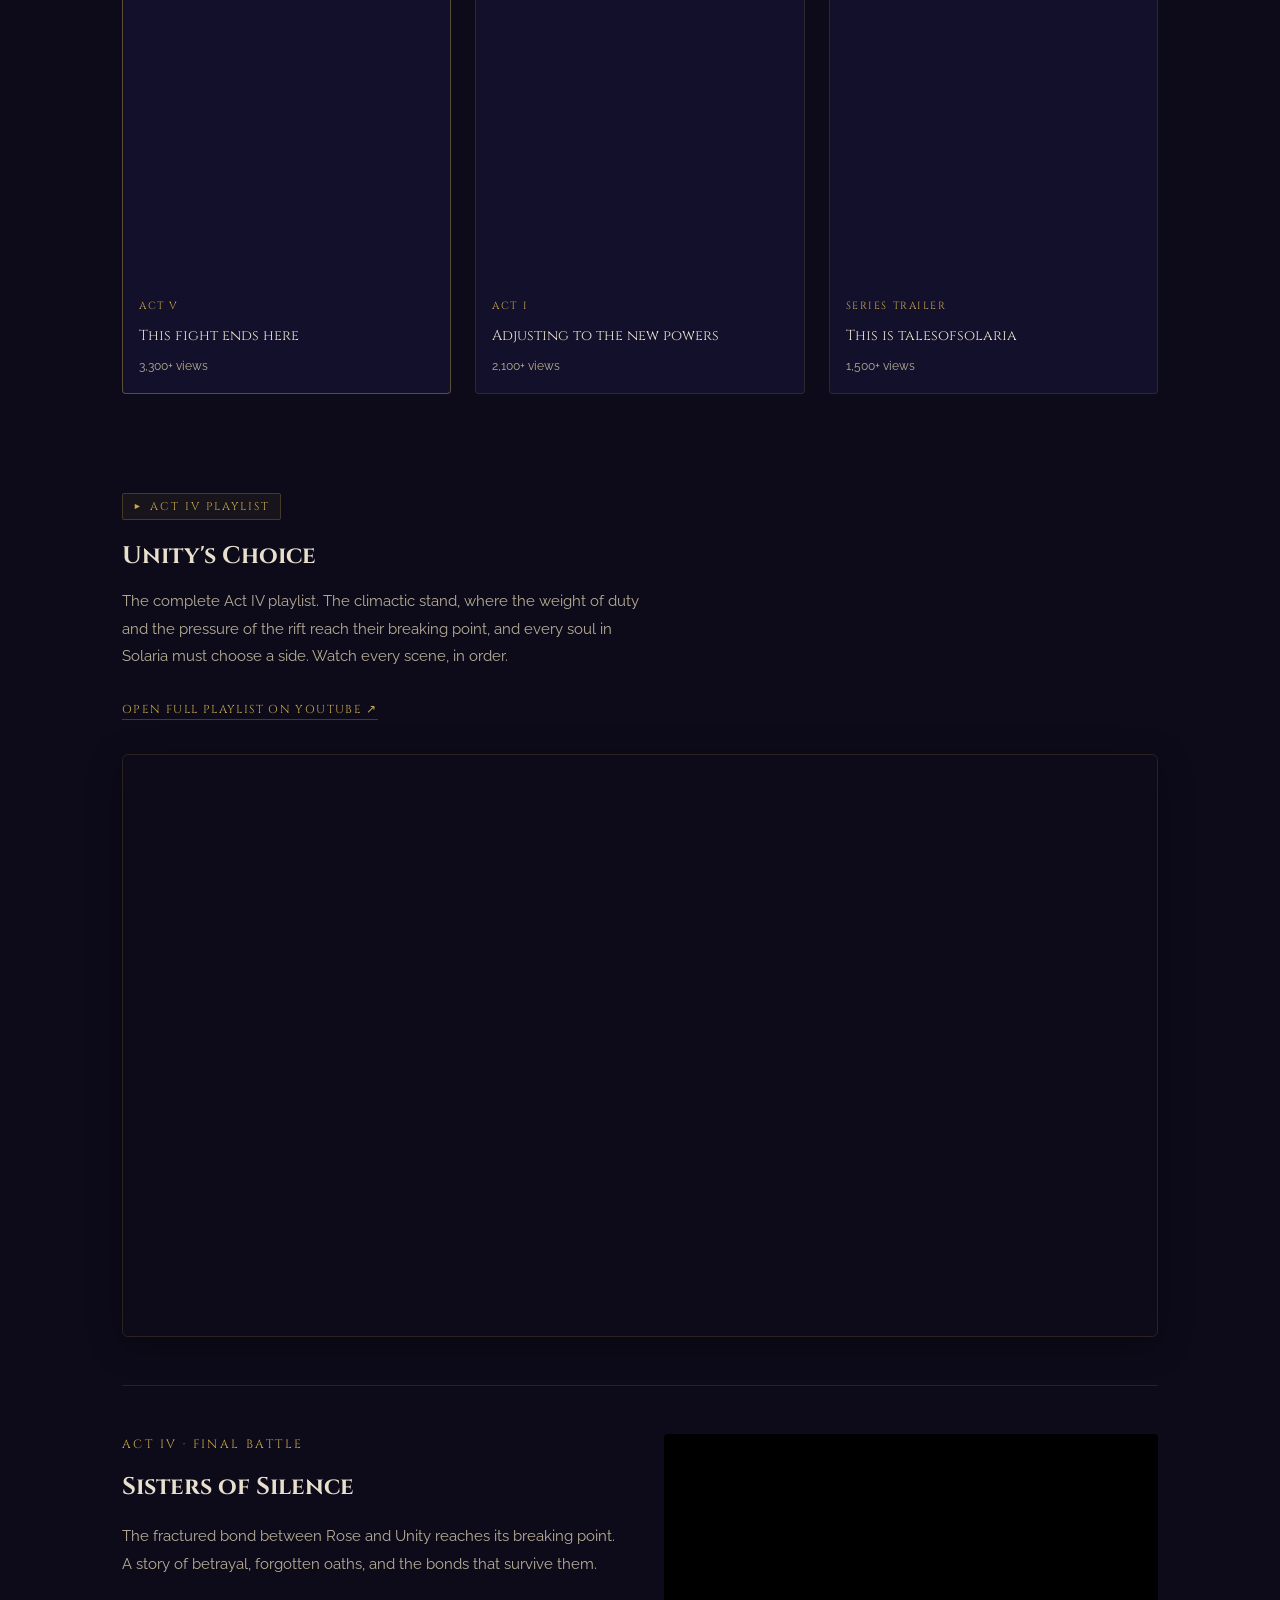
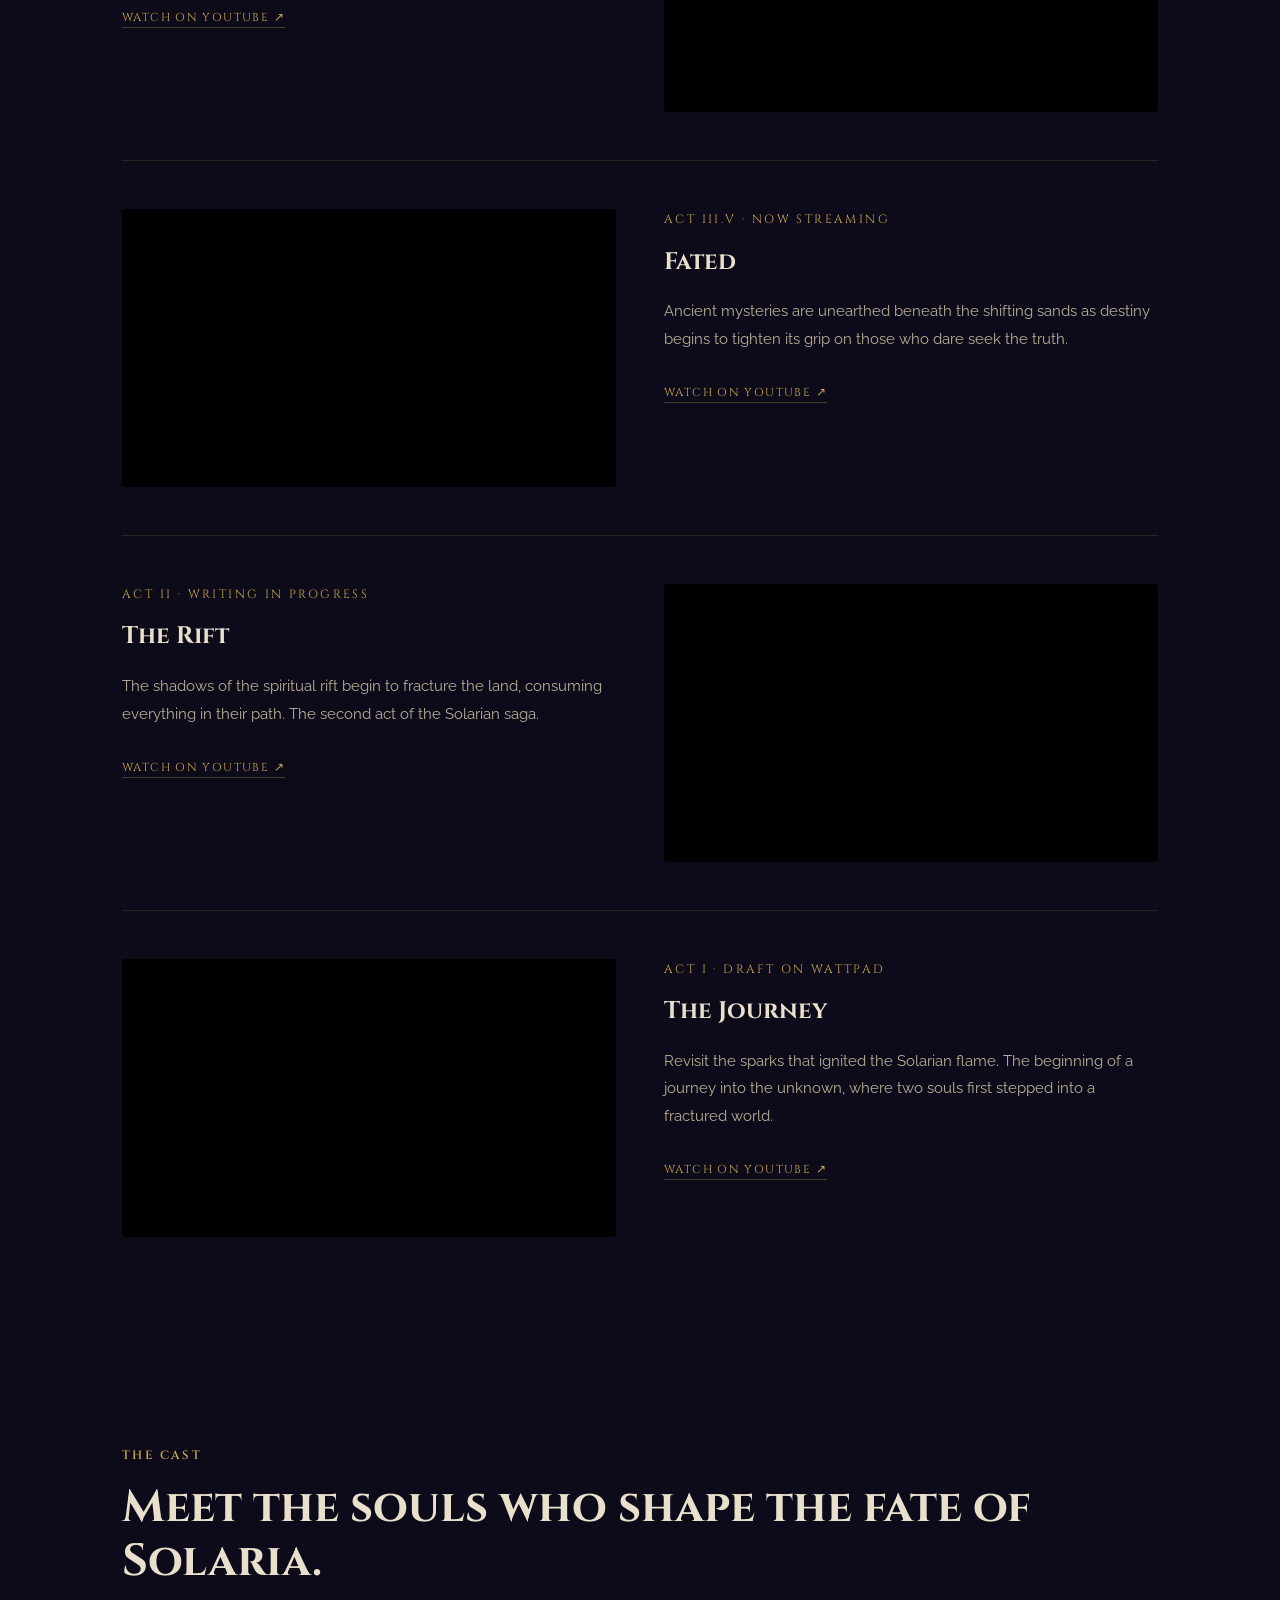
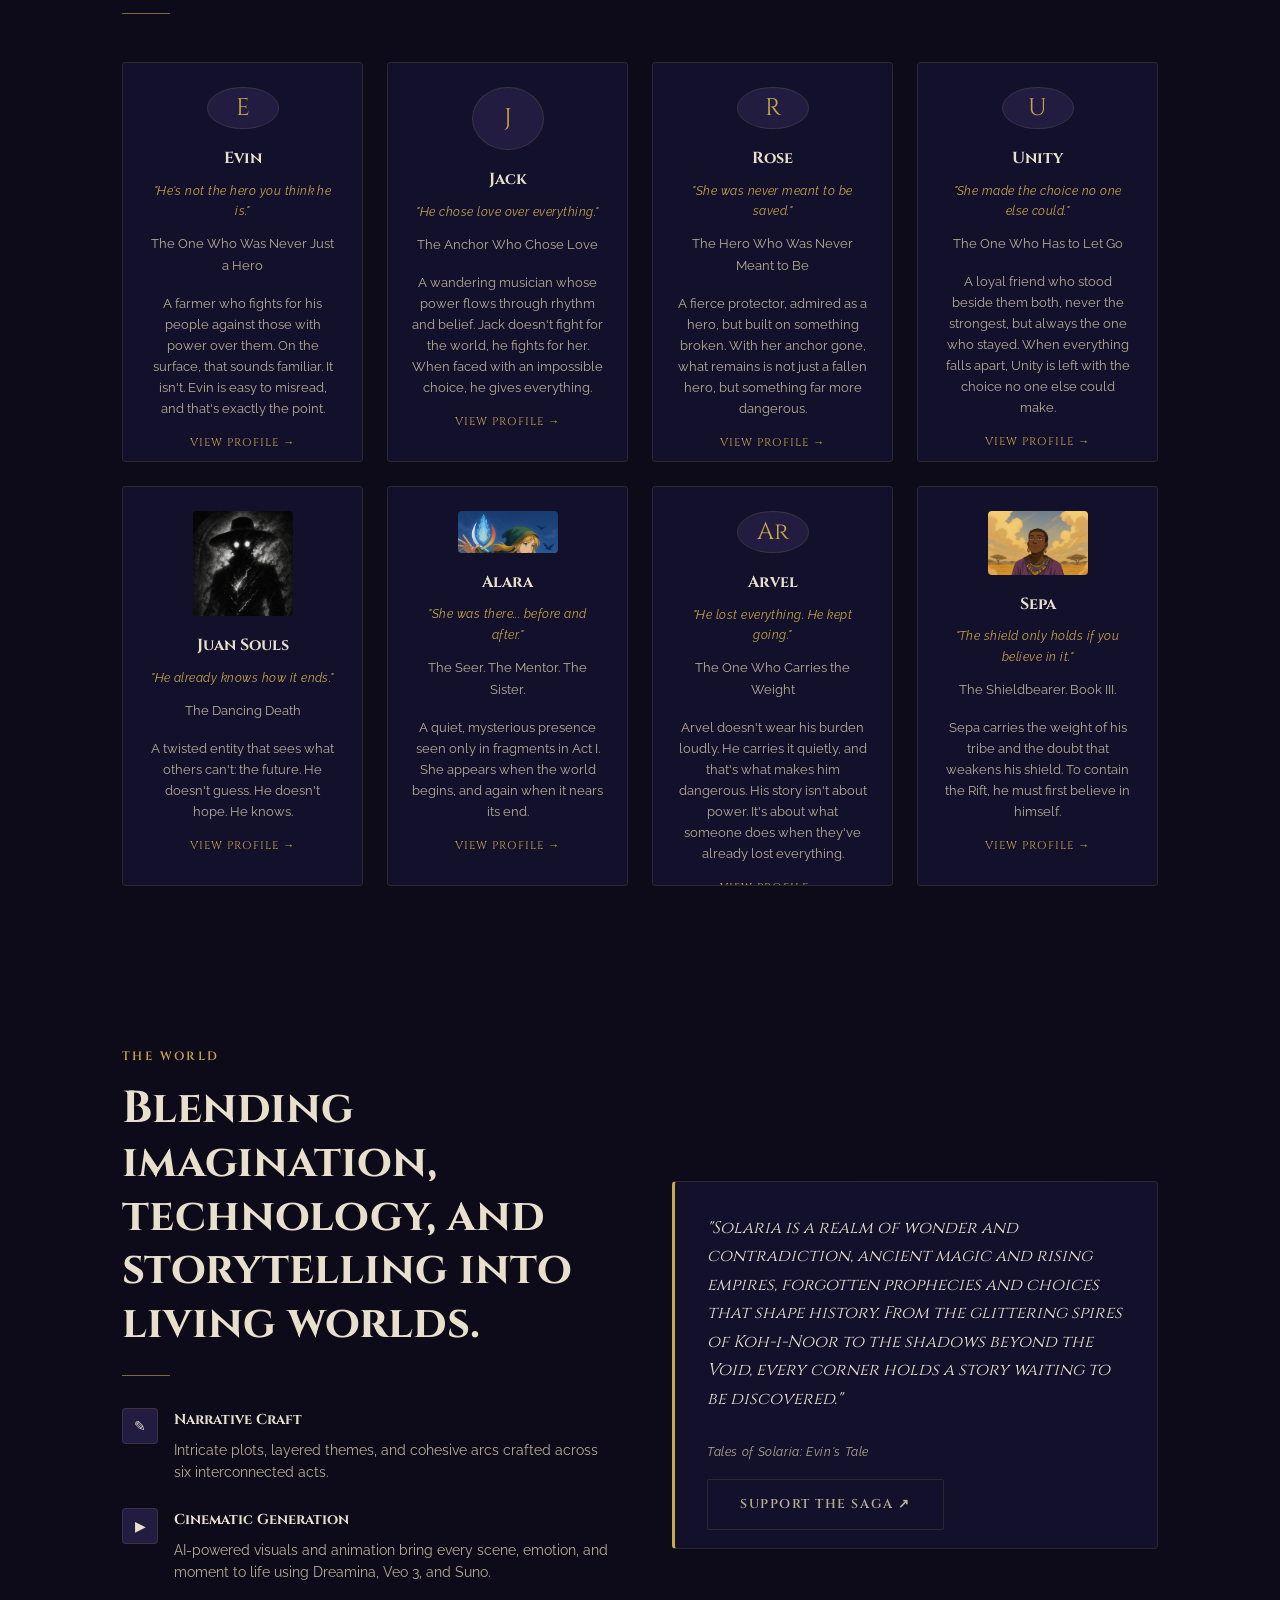
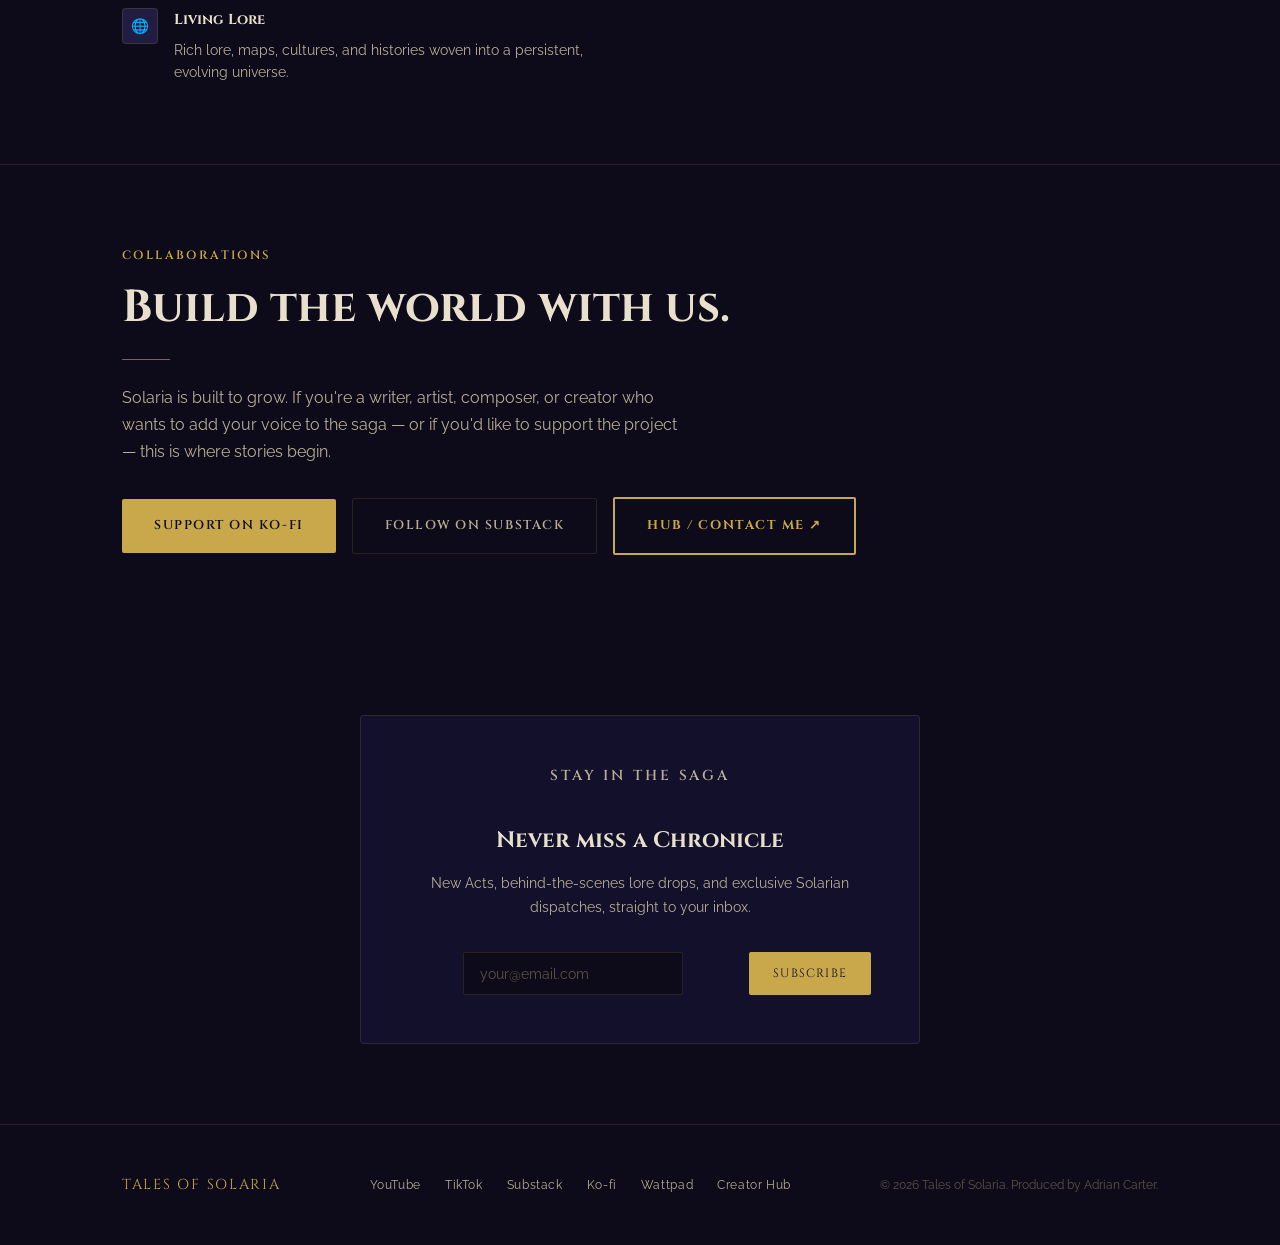
==== commit b20336d1: "Revert: undo Act I open door block, status label reframe, nav pill name fixes" ====
--- a/index.html
+++ b/index.html
@@ -200,14 +200,6 @@
       transition: background 0.2s, transform 0.2s;
     }
     .btn-primary:hover { background: var(--color-gold-hover); transform: translateY(-1px); }
-    .btn-secondary {
-      font-family: var(--font-display); font-size: 0.8rem; font-weight: 600;
-      letter-spacing: 0.12em; text-transform: uppercase;
-      border: 1px solid var(--color-border); color: var(--color-text-muted);
-      padding: var(--space-4) var(--space-8); border-radius: 2px;
-      transition: border-color 0.2s, color 0.2s;
-    }
-    .btn-secondary:hover { border-color: var(--color-gold-dim); color: var(--color-gold); }
     .btn-ghost {
       font-family: var(--font-display); font-size: 0.8rem; font-weight: 600;
       letter-spacing: 0.12em; text-transform: uppercase;
@@ -237,65 +229,7 @@
     .scroll-indicator::after { content: ''; display: block; width: 1px; height: 32px; background: var(--color-gold); opacity: 0.3; }
     @keyframes bob { 0%,100% { transform: translateX(-50%) translateY(0); } 50% { transform: translateX(-50%) translateY(6px); } }
 
-    /* ===== ACT I OPEN DOOR BLOCK ===== */
-    .act-entry {
-      padding: 5rem 1.5rem;
-      background: rgba(255,255,255,0.03);
-      border-top: 1px solid rgba(255,255,255,0.08);
-      border-bottom: 1px solid rgba(255,255,255,0.08);
-      text-align: center;
-    }
-    .act-entry-inner {
-      max-width: 680px;
-      margin: 0 auto;
-    }
-    .act-eyebrow {
-      font-size: 0.75rem;
-      letter-spacing: 0.15em;
-      text-transform: uppercase;
-      color: #c9a84c;
-      margin-bottom: 0.75rem;
-    }
-    .act-entry-headline {
-      font-size: clamp(1.6rem, 4vw, 2.4rem);
-      font-family: var(--font-display, serif);
-      color: #f0e6c8;
-      margin-bottom: 1rem;
-    }
-    .act-entry-hook {
-      font-style: italic;
-      color: #c9a84c;
-      font-size: 1.1rem;
-      margin-bottom: 1.25rem;
-    }
-    .act-entry-body {
-      color: rgba(240,230,200,0.8);
-      line-height: 1.8;
-      font-size: 1rem;
-      margin-bottom: 2rem;
-    }
-    .act-entry-buttons {
-      display: flex;
-      flex-wrap: wrap;
-      gap: 1rem;
-      justify-content: center;
-      margin-bottom: 1rem;
-    }
-    .act-entry-micro {
-      font-size: 0.8rem;
-      color: rgba(240,230,200,0.45);
-      letter-spacing: 0.02em;
-    }
-
     /* ===== ACTS SECTION ===== */
-    .saga-intro-line {
-      max-width: 600px;
-      margin: 0 auto 2.5rem;
-      color: rgba(240,230,200,0.75);
-      line-height: 1.7;
-      font-size: 1rem;
-      text-align: center;
-    }
     .acts-grid { display: grid; grid-template-columns: repeat(auto-fit, minmax(300px, 1fr)); gap: var(--space-6); margin-top: var(--space-12); }
     .act-card {
       background: var(--color-surface); border: 1px solid var(--color-border);
@@ -326,20 +260,6 @@
     .status-wip { background: rgba(168,85,247,0.12); color: #c084fc; border: 1px solid rgba(168,85,247,0.25); }
     .status-planned { background: rgba(255,255,255,0.04); color: var(--color-text-muted); border: 1px solid rgba(255,255,255,0.08); }
     .status-new { background: rgba(34,197,94,0.10); color: #86efac; border: 1px solid rgba(34,197,94,0.25); }
-
-    /* Status tier colours */
-    .status-badge[data-status="live"],
-    .act-status.live { color: #c9a84c; border-color: #c9a84c; }
-
-    .status-badge[data-status="writing"],
-    .act-status.writing { color: rgba(240,230,200,0.7); border-color: rgba(240,230,200,0.35); }
-
-    .status-badge[data-status="development"],
-    .act-status.development { color: rgba(240,230,200,0.7); border-color: rgba(240,230,200,0.35); }
-
-    .status-badge[data-status="horizon"],
-    .act-status.horizon { color: rgba(240,230,200,0.4); border-color: rgba(240,230,200,0.15); }
-
     .act-wattpad-link {
       display: inline-block; margin-top: var(--space-3);
       font-family: var(--font-display); font-size: 0.7rem; letter-spacing: 0.1em;
@@ -697,10 +617,10 @@
           <span class="act-pill active">Act I &middot; Evin's Tale</span>
           <span class="act-pill">Act II &middot; Alara's Story</span>
           <span class="act-pill">Act II.V &middot; The Age of Pirates</span>
-          <span class="act-pill">Act III &middot; The Village Chief's Son</span>
+          <span class="act-pill">Act III &middot; The Trial</span>
           <span class="act-pill">Act III.V &middot; Fated</span>
           <span class="act-pill">Act IV &middot; Unity's Choice</span>
-          <span class="act-pill">Act V &middot; Koh-i-Noor Crisis</span>
+          <span class="act-pill">Act V &middot; Koh-i-Noor</span>
           <span class="act-pill">Act VI &middot; The Fabled Knight</span>
         </div>
         <div class="hero-cta">
@@ -710,21 +630,6 @@
         </div>
       </div>
       <div class="scroll-indicator" aria-hidden="true">Scroll</div>
-    </section>
-
-    <!-- START HERE: Act I open door -->
-    <section class="act-entry" id="start-here">
-      <div class="act-entry-inner">
-        <p class="act-eyebrow">Start Here</p>
-        <h2 class="act-entry-headline">Begin with Act I: Evin's Tale</h2>
-        <p class="act-entry-hook">"He's not the hero you think he is."</p>
-        <p class="act-entry-body">Evin looks like a story you have read before. A farmer, a thief, fighting people who hold power over him. He isn't. He is easy to misread, and that is exactly the point. His power wakes through rhythm and golden light, and the moment it does, the world stops being something that simply happens to him. You don't need to know anything else yet. Start here, and the rest of Solaria opens up around you.</p>
-        <div class="act-entry-buttons">
-          <a href="https://www.wattpad.com/1512055057-solaria-evin%27s-tale-draft-the-mysterious-lady" target="_blank" rel="noopener" class="btn btn-primary">Read the Draft on Wattpad</a>
-          <a href="https://youtu.be/6VELpAB69k4" target="_blank" rel="noopener" class="btn btn-secondary">Watch the Act I Chronicle</a>
-        </div>
-        <p class="act-entry-micro">A novel in progress and a cinematic series, telling the same story two ways.</p>
-      </div>
     </section>
 
     <!-- ACTS -->
@@ -733,7 +638,7 @@
         <div class="reveal">
           <p class="section-label">The Saga</p>
           <h2 class="section-title" id="acts-title">One world. Many stories. All connected.</h2>
-          <p class="saga-intro-line">Eight chapters of one story. One is open now. The rest are charted and on their way. The world is already alive. You are just early.</p>
+          <p class="section-subtitle" style="margin-bottom: var(--space-4);">The books are being written act by act. The cinematic videos are the first look at a world already in motion.</p>
           <div class="divider"></div>
         </div>
         <div class="acts-grid">
@@ -742,7 +647,7 @@
             <p class="act-number">Act I</p>
             <h3>Evin's Tale</h3>
             <p>A young thief with more depth than the world gives him credit for. His powers awaken through rhythm and golden light &mdash; and the journey has only just begun.</p>
-            <span class="act-status status-available live">Live now</span><br>
+            <span class="act-status status-available">Draft Available</span><br>
             <a href="https://www.wattpad.com/1512055057-solaria-evin%27s-tale-draft-the-mysterious-lady" class="act-wattpad-link" target="_blank" rel="noopener">Read Draft on Wattpad &#8599;</a>
           </article>
 
@@ -750,7 +655,7 @@
             <p class="act-number">Act II</p>
             <h3>Alara's Story</h3>
             <p>The mentor. The Seer. The sister. Alara steps from the shadows of Act I into her own story &mdash; and the brother she lost is the one standing in her way.</p>
-            <span class="act-status status-wip writing">In writing</span>
+            <span class="act-status status-wip">Writing in Progress</span>
           </article>
 
           <article class="act-card reveal">
@@ -758,43 +663,43 @@
             <h3>The Age of Pirates</h3>
             <p>In the wake of a tyrant's fall, the world enters an uneasy silence. Across the seas, kingdoms and pirates race to claim refined artifacts once thought lost to history, relics capable of shifting the balance of power itself. Old rivalries resurface, new ambitions take root, and beneath the calm, the foundations of an age begin to crack.</p>
             <span class="act-status status-new">New</span>
-            <span class="act-status status-wip development" style="margin-left: 0.4rem;">In development</span><br>
+            <span class="act-status status-wip" style="margin-left: 0.4rem;">In Development</span><br>
             <a href="https://solarianearl0s.github.io/act2v/" class="act-explore-btn" target="_blank" rel="noopener" aria-label="Explore Act II.V — The Age of Pirates">Explore Act II.V &#8599;</a>
           </article>
 
           <article class="act-card reveal">
             <p class="act-number">Act III</p>
-            <h3>The Village Chief's Son</h3>
+            <h3>The Trial</h3>
             <p>Sepa carries the weight of his tribe and the doubt that weakens his shield. To contain the Rift, he must first believe in himself.</p>
-            <span class="act-status status-planned horizon">On the horizon</span>
+            <span class="act-status status-planned">Coming Soon</span>
           </article>
 
           <article class="act-card reveal">
             <p class="act-number">Act III.V</p>
             <h3>Fated</h3>
             <p>Unity, Jack, and Rose face Juan Souls &mdash; the Dancing Death. The arc that sets Rose on the path no one could stop, and the Void makes its first claim.</p>
-            <span class="act-status status-planned horizon">On the horizon</span>
+            <span class="act-status status-planned">Coming Soon</span>
           </article>
 
           <article class="act-card reveal">
             <p class="act-number">Act IV</p>
             <h3>Unity's Choice</h3>
             <p>Rose has fallen. The artifact carries the energy of every hero who came before. Unity must make the choice no one else could &mdash; and carry them all when she does.</p>
-            <span class="act-status status-planned horizon">On the horizon</span>
+            <span class="act-status status-planned">Coming Soon</span>
           </article>
 
           <article class="act-card reveal">
             <p class="act-number">Act V</p>
-            <h3>Koh-i-Noor Crisis</h3>
+            <h3>Koh-i-Noor</h3>
             <p>The Prince of Koh-i-Noor loses his magic. A conspiracy by his own uncle threatens to unravel everything the kingdom stands for.</p>
-            <span class="act-status status-planned horizon">On the horizon</span>
+            <span class="act-status status-planned">Coming Soon</span>
           </article>
 
           <article class="act-card reveal">
             <p class="act-number">Act VI</p>
             <h3>The Fabled Knight</h3>
             <p>On one side of the world, Jaser mirrors Oodengard's atrocities. On the other, the Fabled Knight faces el Muerto &mdash; the reincarnation of Juan Souls. Two battles. One ending.</p>
-            <span class="act-status status-planned horizon">On the horizon</span>
+            <span class="act-status status-planned">Coming Soon</span>
           </article>
 
         </div>
@@ -935,7 +840,7 @@
               </div>
             </div>
             <div class="chronicle-text">
-              <p class="chronicle-label">Act II &middot; In writing</p>
+              <p class="chronicle-label">Act II &middot; Writing in Progress</p>
               <h3 class="chronicle-title">The Rift</h3>
               <p class="chronicle-body">The shadows of the spiritual rift begin to fracture the land, consuming everything in their path. The second act of the Solarian saga.</p>
               <a href="https://www.youtube.com/@Game4Digital" class="chronicle-link" target="_blank" rel="noopener">Watch on YouTube &#8599;</a>
@@ -970,4 +875,434 @@
               <p class="chronicle-label">Character Spotlight</p>
               <h3 class="chronicle-title">The Enter Gigi</h3>
               <p class="chronicle-body">A character spotlight on the fierce and formidable newcomer to the Solarian landscape.</p>
-              <a href="https://www.youtube.com/@Game4Digital" class="chronicle-link" target="_blank" rel="noopener">+              <a href="https://www.youtube.com/@Game4Digital" class="chronicle-link" target="_blank" rel="noopener">Watch on YouTube &#8599;</a>
+            </div>
+          </div>
+          <div class="chronicle-entry reverse reveal">
+            <div class="chronicle-video">
+              <div class="video-embed">
+                <iframe src="https://www.youtube.com/embed/XXR2ZlDlT64" title="Twin Sunsets — Cinematic" allowfullscreen loading="lazy"></iframe>
+              </div>
+            </div>
+            <div class="chronicle-text">
+              <p class="chronicle-label">Cinematic</p>
+              <h3 class="chronicle-title">Twin Sunsets</h3>
+              <p class="chronicle-body">Capturing the quiet, ethereal beauty of the Solarian sky beneath the iconic twin suns.</p>
+              <a href="https://www.youtube.com/@Game4Digital" class="chronicle-link" target="_blank" rel="noopener">Watch on YouTube &#8599;</a>
+            </div>
+          </div>
+        </div>
+
+        <!-- THE CRAFT TAB -->
+        <div id="tab-craft" class="tab-panel" role="tabpanel">
+          <div class="chronicle-entry reveal">
+            <div class="chronicle-text">
+              <p class="chronicle-label">Act I &middot; Phase One</p>
+              <h3 class="chronicle-title">The Beginning</h3>
+              <p class="chronicle-body">The video that jumpstarted the entire project. Images were AI-generated using ChatGPT, then character and scene elements were manually cut out using the Picsart mobile app. At the time, I was adapting Act I of <em>Tales of Solaria: Evin's Tale</em>, with the source document and a clear creative vision already in hand. Short clips were created and posted to TikTok (@Solarianearl), with the full scenes then compiled and uploaded to YouTube. The only editing tool used at this stage was InShot, for simple keyframing, cutouts, and transitions.</p>
+              <a href="https://youtu.be/6VELpAB69k4" class="chronicle-link" target="_blank" rel="noopener">Watch on YouTube &#8599;</a>
+            </div>
+            <div class="chronicle-video">
+              <div class="video-embed">
+                <iframe src="https://www.youtube.com/embed/6VELpAB69k4" title="Tales of Solaria, The Beginning (Act I Phase One)" allowfullscreen loading="lazy"></iframe>
+              </div>
+            </div>
+          </div>
+
+          <div class="chronicle-entry reverse reveal">
+            <div class="chronicle-video" style="max-width: 340px; margin: 0 auto;">
+              <div class="tiktok-embed">
+                <iframe src="https://www.tiktok.com/embed/v2/7505349974037892354" title="Tales of Solaria, Act I Chapter 1 continuation (TikTok)" allowfullscreen loading="lazy"></iframe>
+              </div>
+            </div>
+            <div class="chronicle-text">
+              <p class="chronicle-label">Act I &middot; Phase One &middot; Continuation</p>
+              <h3 class="chronicle-title">The Cliffhanger</h3>
+              <p class="chronicle-body">A continuation of the Act I, Chapter 1 scene, ending on a deliberate cliffhanger. The intention was to produce more videos in this style, though limited tools and experience at the time made it difficult to take further.</p>
+              <a href="https://www.tiktok.com/@solarianearl/video/7505349974037892354" class="chronicle-link" target="_blank" rel="noopener">Watch on TikTok &#8599;</a>
+            </div>
+          </div>
+
+          <div class="chronicle-entry reveal">
+            <div class="chronicle-video">
+              <div class="video-embed">
+                <iframe src="https://www.youtube.com/embed/yzHbd7MOpC4" title="Act 1 so far — Fully Realised" allowfullscreen loading="lazy"></iframe>
+              </div>
+            </div>
+            <div class="chronicle-text">
+              <p class="chronicle-label">Act I &middot; Phase Two</p>
+              <h3 class="chronicle-title">Fully Realised</h3>
+              <p class="chronicle-body">This was the version I was most eager to bring to life as a fully realised scene. Unlike Act 3.5, Jack's Final Message, this was a project I genuinely invested in from the start. With the full book series on Wattpad, I knew the plot from beginning to end and had a clear vision of how I wanted it to play out. The main obstacle at this stage was Sora 2's unpredictable content moderation. Sourcing all the individual clips, particularly the battle sequences between characters, was a genuine challenge, but working through those limitations made the final result all the more rewarding.</p>
+              <a href="https://youtu.be/yzHbd7MOpC4" class="chronicle-link" target="_blank" rel="noopener">Watch on YouTube &#8599;</a>
+            </div>
+          </div>
+        </div>
+
+      </div>
+    </section>
+
+    <!-- CHARACTERS -->
+    <section id="characters" aria-labelledby="characters-title">
+      <div class="container">
+        <div class="reveal">
+          <p class="section-label">The Cast</p>
+          <h2 class="section-title" id="characters-title">Meet the souls who shape the fate of Solaria.</h2>
+          <div class="divider"></div>
+        </div>
+        <div class="characters-grid">
+
+          <div class="char-flip-wrapper reveal">
+            <div class="char-flip" id="card-evin">
+              <div class="char-front">
+                <div class="char-avatar" aria-label="Evin character card">E</div>
+                <h3 class="char-name">Evin</h3>
+                <p class="char-tagline">"He's not the hero you think he is."</p>
+                <p class="char-role">The One Who Was Never Just a Hero</p>
+                <p class="char-bio">A farmer who fights for his people against those with power over them. On the surface, that sounds familiar. It isn't. Evin is easy to misread, and that's exactly the point.</p>
+                <button class="char-flip-btn" data-target="card-evin" aria-label="View Evin's character art">View Profile &#8594;</button>
+              </div>
+              <div class="char-back">
+                <img src="assets/characters/Evin.png" alt="Evin — character art" loading="lazy">
+                <div class="char-back-overlay"></div>
+                <button class="char-back-btn" data-target="card-evin" aria-label="Return to Evin's character description">&#8592; Back</button>
+              </div>
+            </div>
+          </div>
+
+          <div class="char-flip-wrapper reveal">
+            <div class="char-flip" id="card-jack">
+              <div class="char-front">
+                <div class="char-avatar" aria-label="Jack character card">J</div>
+                <h3 class="char-name">Jack</h3>
+                <p class="char-tagline">"He chose love over everything."</p>
+                <p class="char-role">The Anchor Who Chose Love</p>
+                <p class="char-bio">A wandering musician whose power flows through rhythm and belief. Jack doesn't fight for the world, he fights for her. When faced with an impossible choice, he gives everything.</p>
+                <button class="char-flip-btn" data-target="card-jack" aria-label="View Jack's character art">View Profile &#8594;</button>
+              </div>
+              <div class="char-back">
+                <img src="assets/characters/Jack.png" alt="Jack — character art" loading="lazy">
+                <div class="char-back-overlay"></div>
+                <button class="char-back-btn" data-target="card-jack" aria-label="Return to Jack's character description">&#8592; Back</button>
+              </div>
+            </div>
+          </div>
+
+          <div class="char-flip-wrapper reveal">
+            <div class="char-flip" id="card-rose">
+              <div class="char-front">
+                <div class="char-avatar" aria-label="Rose character card">R</div>
+                <h3 class="char-name">Rose</h3>
+                <p class="char-tagline">"She was never meant to be saved."</p>
+                <p class="char-role">The Hero Who Was Never Meant to Be</p>
+                <p class="char-bio">A fierce protector, admired as a hero, but built on something broken. With her anchor gone, what remains is not just a fallen hero, but something far more dangerous.</p>
+                <button class="char-flip-btn" data-target="card-rose" aria-label="View Rose's character art">View Profile &#8594;</button>
+              </div>
+              <div class="char-back">
+                <img src="assets/characters/Rose O.png" alt="Rose — character art" loading="lazy">
+                <div class="char-back-overlay"></div>
+                <button class="char-back-btn" data-target="card-rose" aria-label="Return to Rose's character description">&#8592; Back</button>
+              </div>
+            </div>
+          </div>
+
+          <div class="char-flip-wrapper reveal">
+            <div class="char-flip" id="card-unity">
+              <div class="char-front">
+                <div class="char-avatar" aria-label="Unity character card">U</div>
+                <h3 class="char-name">Unity</h3>
+                <p class="char-tagline">"She made the choice no one else could."</p>
+                <p class="char-role">The One Who Has to Let Go</p>
+                <p class="char-bio">A loyal friend who stood beside them both, never the strongest, but always the one who stayed. When everything falls apart, Unity is left with the choice no one else could make.</p>
+                <button class="char-flip-btn" data-target="card-unity" aria-label="View Unity's character art">View Profile &#8594;</button>
+              </div>
+              <div class="char-back">
+                <img src="assets/characters/My Unity.png" alt="Unity — character art" loading="lazy">
+                <div class="char-back-overlay"></div>
+                <button class="char-back-btn" data-target="card-unity" aria-label="Return to Unity's character description">&#8592; Back</button>
+              </div>
+            </div>
+          </div>
+
+          <div class="char-flip-wrapper reveal">
+            <div class="char-flip" id="card-juan">
+              <div class="char-front">
+                <div class="char-avatar-img"><img src="assets/characters/Juan Souls.png" alt="Juan Souls — character portrait" loading="lazy"></div>
+                <h3 class="char-name">Juan Souls</h3>
+                <p class="char-tagline">"He already knows how it ends."</p>
+                <p class="char-role">The Dancing Death</p>
+                <p class="char-bio">A twisted entity that sees what others can't: the future. He doesn't guess. He doesn't hope. He knows.</p>
+                <button class="char-flip-btn" data-target="card-juan" aria-label="View Juan Souls's character art">View Profile &#8594;</button>
+              </div>
+              <div class="char-back">
+                <img src="assets/characters/Juan Souls.png" alt="Juan Souls — full character art" loading="lazy">
+                <div class="char-back-overlay"></div>
+                <button class="char-back-btn" data-target="card-juan" aria-label="Return to Juan Souls's character description">&#8592; Back</button>
+              </div>
+            </div>
+          </div>
+
+          <div class="char-flip-wrapper reveal">
+            <div class="char-flip" id="card-alara">
+              <div class="char-front">
+                <div class="char-avatar-img"><img src="assets/characters/Alara.png" alt="Alara — character portrait" loading="lazy"></div>
+                <h3 class="char-name">Alara</h3>
+                <p class="char-tagline">"She was there... before and after."</p>
+                <p class="char-role">The Seer. The Mentor. The Sister.</p>
+                <p class="char-bio">A quiet, mysterious presence seen only in fragments in Act I. She appears when the world begins, and again when it nears its end.</p>
+                <button class="char-flip-btn" data-target="card-alara" aria-label="View Alara's character art">View Profile &#8594;</button>
+              </div>
+              <div class="char-back">
+                <img src="assets/characters/Alara.png" alt="Alara — full character art" loading="lazy">
+                <div class="char-back-overlay"></div>
+                <button class="char-back-btn" data-target="card-alara" aria-label="Return to Alara's character description">&#8592; Back</button>
+              </div>
+            </div>
+          </div>
+
+          <div class="char-flip-wrapper reveal">
+            <div class="char-flip" id="card-arvel">
+              <div class="char-front">
+                <div class="char-avatar" aria-label="Arvel character card">Ar</div>
+                <h3 class="char-name">Arvel</h3>
+                <p class="char-tagline">"He lost everything. He kept going."</p>
+                <p class="char-role">The One Who Carries the Weight</p>
+                <p class="char-bio">Arvel doesn't wear his burden loudly. He carries it quietly, and that's what makes him dangerous. His story isn't about power. It's about what someone does when they've already lost everything.</p>
+                <button class="char-flip-btn" data-target="card-arvel" aria-label="View Arvel's character art">View Profile &#8594;</button>
+              </div>
+              <div class="char-back">
+                <img src="assets/characters/Arvel Isen.png" alt="Arvel Isen — character art" loading="lazy">
+                <div class="char-back-overlay"></div>
+                <button class="char-back-btn" data-target="card-arvel" aria-label="Return to Arvel's character description">&#8592; Back</button>
+              </div>
+            </div>
+          </div>
+
+          <div class="char-flip-wrapper reveal">
+            <div class="char-flip" id="card-sepa">
+              <div class="char-front">
+                <div class="char-avatar-img"><img src="Sepa.png" alt="Sepa — character portrait" loading="lazy"></div>
+                <h3 class="char-name">Sepa</h3>
+                <p class="char-tagline">"The shield only holds if you believe in it."</p>
+                <p class="char-role">The Shieldbearer. Book III.</p>
+                <p class="char-bio">Sepa carries the weight of his tribe and the doubt that weakens his shield. To contain the Rift, he must first believe in himself.</p>
+                <button class="char-flip-btn" data-target="card-sepa" aria-label="View Sepa's character art">View Profile &#8594;</button>
+              </div>
+              <div class="char-back">
+                <img src="Sepa.png" alt="Sepa — full character art" loading="lazy">
+                <div class="char-back-overlay"></div>
+                <button class="char-back-btn" data-target="card-sepa" aria-label="Return to Sepa's character description">&#8592; Back</button>
+              </div>
+            </div>
+          </div>
+
+        </div>
+      </div>
+    </section>
+
+    <!-- WORLD -->
+    <section id="world" aria-labelledby="world-title">
+      <div class="container">
+        <div class="world-split">
+          <div class="reveal">
+            <p class="section-label">The World</p>
+            <h2 class="section-title" id="world-title">Blending imagination, technology, and storytelling into living worlds.</h2>
+            <div class="divider"></div>
+            <div class="world-features">
+              <div class="world-feature">
+                <div class="feature-icon" aria-hidden="true">&#9998;</div>
+                <div class="feature-text">
+                  <h4>Narrative Craft</h4>
+                  <p>Intricate plots, layered themes, and cohesive arcs crafted across six interconnected acts.</p>
+                </div>
+              </div>
+              <div class="world-feature">
+                <div class="feature-icon" aria-hidden="true">&#9654;</div>
+                <div class="feature-text">
+                  <h4>Cinematic Generation</h4>
+                  <p>AI-powered visuals and animation bring every scene, emotion, and moment to life using Dreamina, Veo 3, and Suno.</p>
+                </div>
+              </div>
+              <div class="world-feature">
+                <div class="feature-icon" aria-hidden="true">&#127760;</div>
+                <div class="feature-text">
+                  <h4>Living Lore</h4>
+                  <p>Rich lore, maps, cultures, and histories woven into a persistent, evolving universe.</p>
+                </div>
+              </div>
+            </div>
+          </div>
+          <div class="reveal">
+            <div class="world-lore">
+              <blockquote>"Solaria is a realm of wonder and contradiction, ancient magic and rising empires, forgotten prophecies and choices that shape history. From the glittering spires of Koh-i-Noor to the shadows beyond the Void, every corner holds a story waiting to be discovered."</blockquote>
+              <cite>Tales of Solaria: Evin's Tale</cite>
+              <div style="margin-top: var(--space-6);">
+                <a href="https://ko-fi.com/solarianearl" class="btn-ghost" target="_blank" rel="noopener" aria-label="Support Tales of Solaria on Ko-fi">Support the Saga &#8599;</a>
+              </div>
+            </div>
+          </div>
+        </div>
+      </div>
+    </section>
+
+    <!-- COLLABS -->
+    <section id="collabs" aria-labelledby="collabs-title" style="border-top: 1px solid var(--color-border);">
+      <div class="container">
+        <div class="reveal">
+          <p class="section-label">Collaborations</p>
+          <h2 class="section-title" id="collabs-title">Build the world with us.</h2>
+          <div class="divider"></div>
+          <p class="section-subtitle" style="margin-bottom: var(--space-8);">Solaria is built to grow. If you're a writer, artist, composer, or creator who wants to add your voice to the saga &mdash; or if you'd like to support the project &mdash; this is where stories begin.</p>
+          <div style="display: flex; gap: var(--space-4); flex-wrap: wrap; align-items: center;">
+            <a href="https://ko-fi.com/solarianearl" class="btn-primary" target="_blank" rel="noopener noreferrer" aria-label="Support Tales of Solaria on Ko-fi">Support on Ko-fi</a>
+            <a href="https://solarianearl.substack.com/" class="btn-ghost" target="_blank" rel="noopener noreferrer" aria-label="Follow Tales of Solaria on Substack">Follow on Substack</a>
+            <a href="https://solarianearl0s.github.io" class="btn-hub" target="_blank" rel="noopener noreferrer" aria-label="Visit the Creator Hub to get in touch or collaborate">Hub / Contact Me &#8599;</a>
+          </div>
+        </div>
+      </div>
+    </section>
+
+    <!-- NEWSLETTER -->
+    <section aria-labelledby="newsletter-title">
+      <div class="container">
+        <div class="newsletter-box reveal">
+          <p class="section-label" style="justify-content:center; display:flex;">Stay in the Saga</p>
+          <h3 id="newsletter-title">Never miss a Chronicle</h3>
+          <p>New Acts, behind-the-scenes lore drops, and exclusive Solarian dispatches, straight to your inbox.</p>
+          <form class="newsletter-form" id="newsletter-form" novalidate>
+            <div style="flex:1; min-width:220px;">
+              <input type="email" id="newsletter-email" name="email" placeholder="your@email.com" aria-label="Email address" aria-describedby="email-error" required autocomplete="email">
+              <p id="email-error" class="field-error" role="alert">Please enter a valid email address.</p>
+            </div>
+            <button type="submit">Subscribe</button>
+          </form>
+          <p id="newsletter-success" role="status">&#10003; You're in the saga now.</p>
+        </div>
+      </div>
+    </section>
+
+  </main>
+
+  <!-- FOOTER -->
+  <footer class="footer">
+    <div class="container">
+      <div class="footer-inner">
+        <span class="footer-logo">TALES OF SOLARIA</span>
+        <nav class="footer-links" aria-label="Footer navigation">
+          <a href="https://www.youtube.com/@Game4Digital" target="_blank" rel="noopener" aria-label="Tales of Solaria on YouTube">YouTube</a>
+          <a href="https://www.tiktok.com/@solarianearl0s" target="_blank" rel="noopener" aria-label="Tales of Solaria on TikTok">TikTok</a>
+          <a href="https://solarianearl.substack.com/" target="_blank" rel="noopener" aria-label="Solaria newsletter on Substack">Substack</a>
+          <a href="https://ko-fi.com/solarianearl" target="_blank" rel="noopener" aria-label="Support on Ko-fi">Ko-fi</a>
+          <a href="https://www.wattpad.com/1512055057-solaria-evin%27s-tale-draft-the-mysterious-lady" target="_blank" rel="noopener" aria-label="Read the draft on Wattpad">Wattpad</a>
+          <a href="https://solarianearl0s.github.io" target="_blank" rel="noopener" aria-label="Creator Hub">Creator Hub</a>
+        </nav>
+        <p class="footer-copy">&copy; 2026 Tales of Solaria. Produced by Adrian Carter.</p>
+      </div>
+    </div>
+  </footer>
+
+  <script>
+    // Starfield
+    (function() {
+      const canvas = document.getElementById('starfield-canvas');
+      const ctx = canvas.getContext('2d');
+      let stars = [];
+      function resize() { canvas.width = window.innerWidth; canvas.height = window.innerHeight; }
+      function init() {
+        stars = [];
+        for (let i = 0; i < 180; i++) {
+          stars.push({ x: Math.random() * canvas.width, y: Math.random() * canvas.height, r: Math.random() * 1.2 + 0.2, a: Math.random(), speed: Math.random() * 0.003 + 0.001 });
+        }
+      }
+      function draw() {
+        ctx.clearRect(0, 0, canvas.width, canvas.height);
+        stars.forEach(s => {
+          s.a += s.speed; if (s.a > 1) s.a = 0;
+          ctx.beginPath(); ctx.arc(s.x, s.y, s.r, 0, Math.PI * 2);
+          ctx.fillStyle = `rgba(201,168,76,${s.a * 0.5})`;
+          ctx.fill();
+        });
+        requestAnimationFrame(draw);
+      }
+      resize(); init(); draw();
+      window.addEventListener('resize', () => { resize(); init(); });
+    })();
+
+    // Scroll reveal
+    (function() {
+      const els = document.querySelectorAll('.reveal');
+      const io = new IntersectionObserver((entries) => {
+        entries.forEach(e => { if (e.isIntersecting) { e.target.classList.add('visible'); io.unobserve(e.target); } });
+      }, { threshold: 0.1 });
+      els.forEach(el => io.observe(el));
+    })();
+
+    // Tabs
+    (function() {
+      const tabs = document.querySelectorAll('.tab-btn');
+      tabs.forEach(btn => {
+        btn.addEventListener('click', () => {
+          tabs.forEach(b => { b.classList.remove('active'); b.setAttribute('aria-selected', 'false'); });
+          document.querySelectorAll('.tab-panel').forEach(p => p.classList.remove('active'));
+          btn.classList.add('active'); btn.setAttribute('aria-selected', 'true');
+          document.getElementById(btn.dataset.tab).classList.add('active');
+        });
+        btn.addEventListener('keydown', (e) => {
+          if (e.key === 'Enter' || e.key === ' ') { e.preventDefault(); btn.click(); }
+        });
+      });
+    })();
+
+    // Mobile menu
+    (function() {
+      const btn = document.querySelector('.nav-mobile-btn');
+      const menu = document.getElementById('mobile-menu');
+      const close = document.querySelector('.mobile-close');
+      const open = () => { menu.classList.add('open'); btn.setAttribute('aria-expanded', 'true'); document.body.style.overflow = 'hidden'; };
+      const shut = () => { menu.classList.remove('open'); btn.setAttribute('aria-expanded', 'false'); document.body.style.overflow = ''; };
+      btn.addEventListener('click', open);
+      close.addEventListener('click', shut);
+      document.querySelectorAll('.mobile-link').forEach(link => { link.addEventListener('click', shut); });
+      document.addEventListener('keydown', (e) => { if (e.key === 'Escape' && menu.classList.contains('open')) shut(); });
+    })();
+
+    // Newsletter with validation
+    (function() {
+      const form = document.getElementById('newsletter-form');
+      const input = document.getElementById('newsletter-email');
+      const error = document.getElementById('email-error');
+      const success = document.getElementById('newsletter-success');
+      form.addEventListener('submit', (e) => {
+        e.preventDefault();
+        const val = input.value.trim();
+        const valid = /^[^\s@]+@[^\s@]+\.[^\s@]+$/.test(val);
+        if (!valid) {
+          input.setAttribute('aria-invalid', 'true');
+          error.style.display = 'block';
+          input.focus();
+          return;
+        }
+        input.setAttribute('aria-invalid', 'false');
+        error.style.display = 'none';
+        window.open('https://solarianearl.substack.com/?email=' + encodeURIComponent(val), '_blank');
+        success.style.display = 'block';
+      });
+      input.addEventListener('input', () => {
+        if (input.getAttribute('aria-invalid') === 'true') {
+          input.setAttribute('aria-invalid', 'false');
+          error.style.display = 'none';
+        }
+      });
+    })();
+
+    // Character card flip
+    (function() {
+      document.querySelectorAll('[data-target]').forEach(btn => {
+        btn.addEventListener('click', () => {
+          const card = document.getElementById(btn.dataset.target);
+          if (card) card.classList.toggle('is-flipped');
+        });
+      });
+    })();
+  </script>
+</body>
+</html>
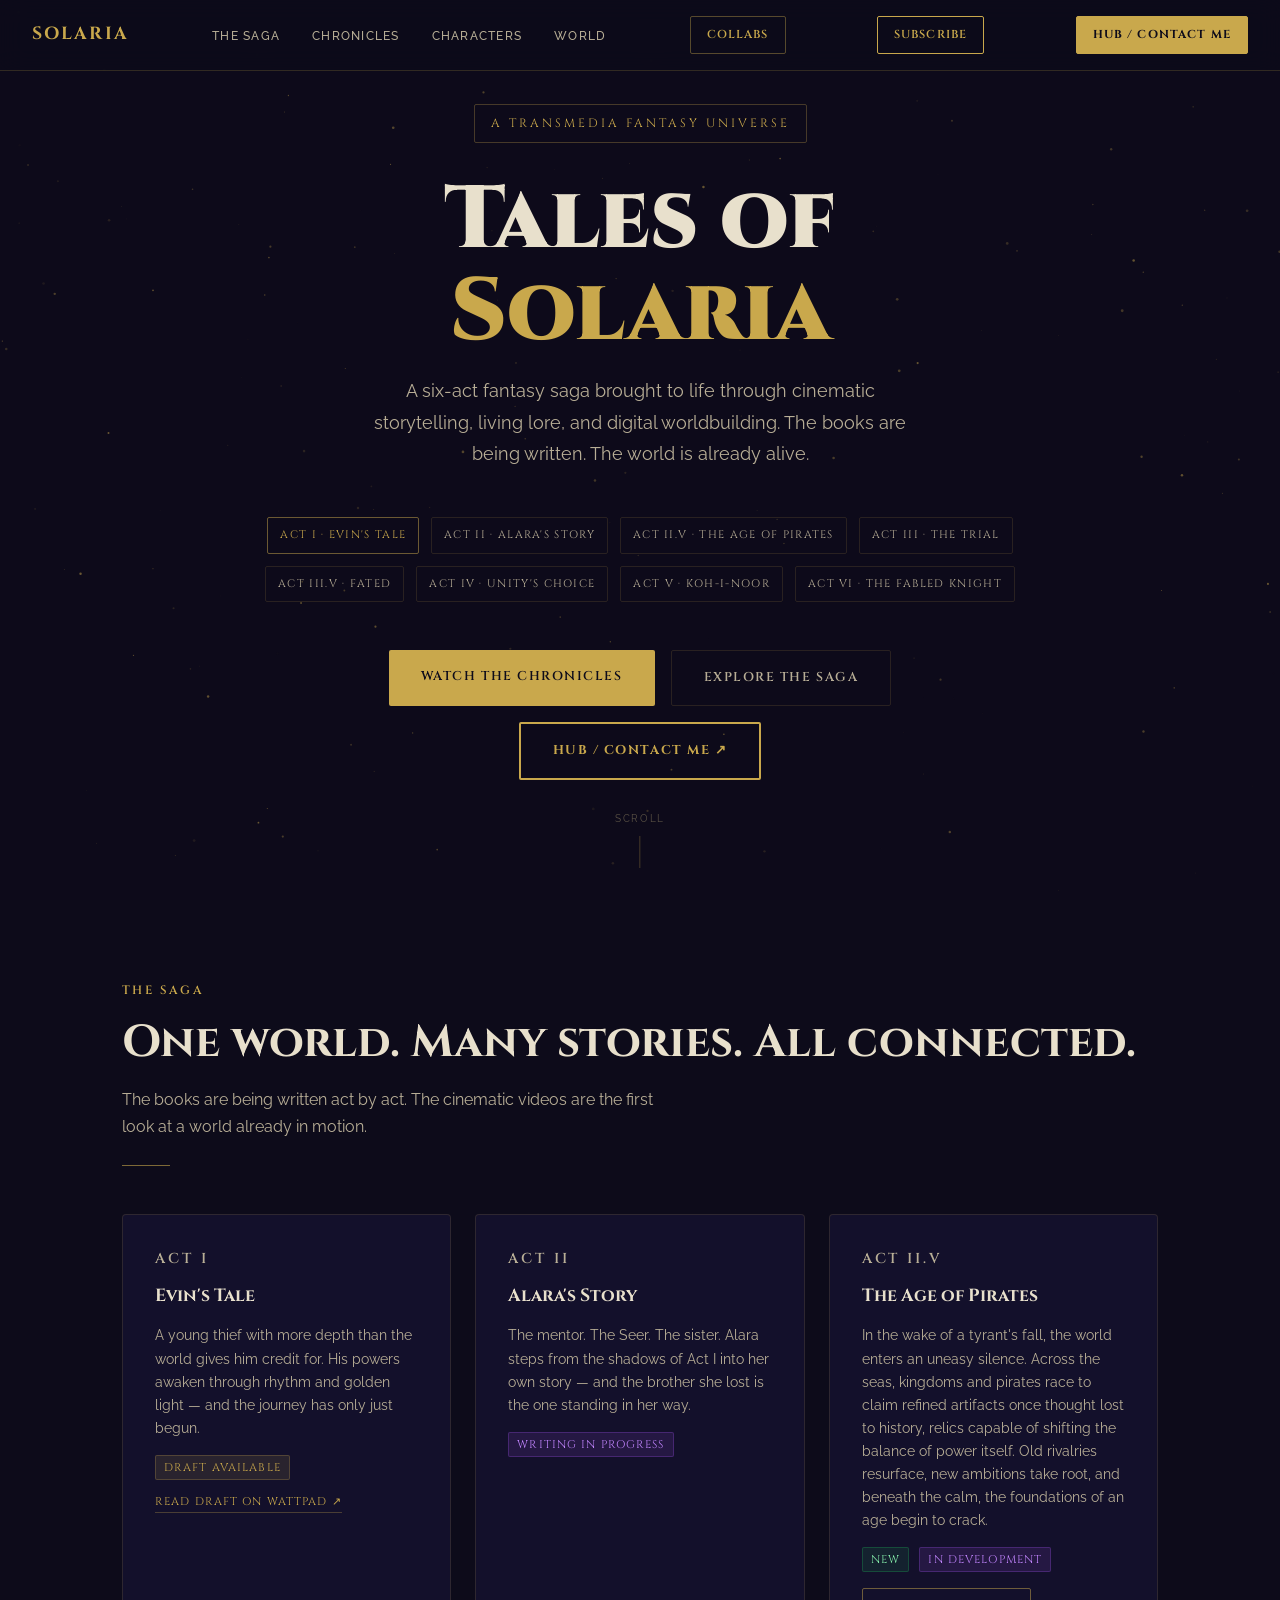
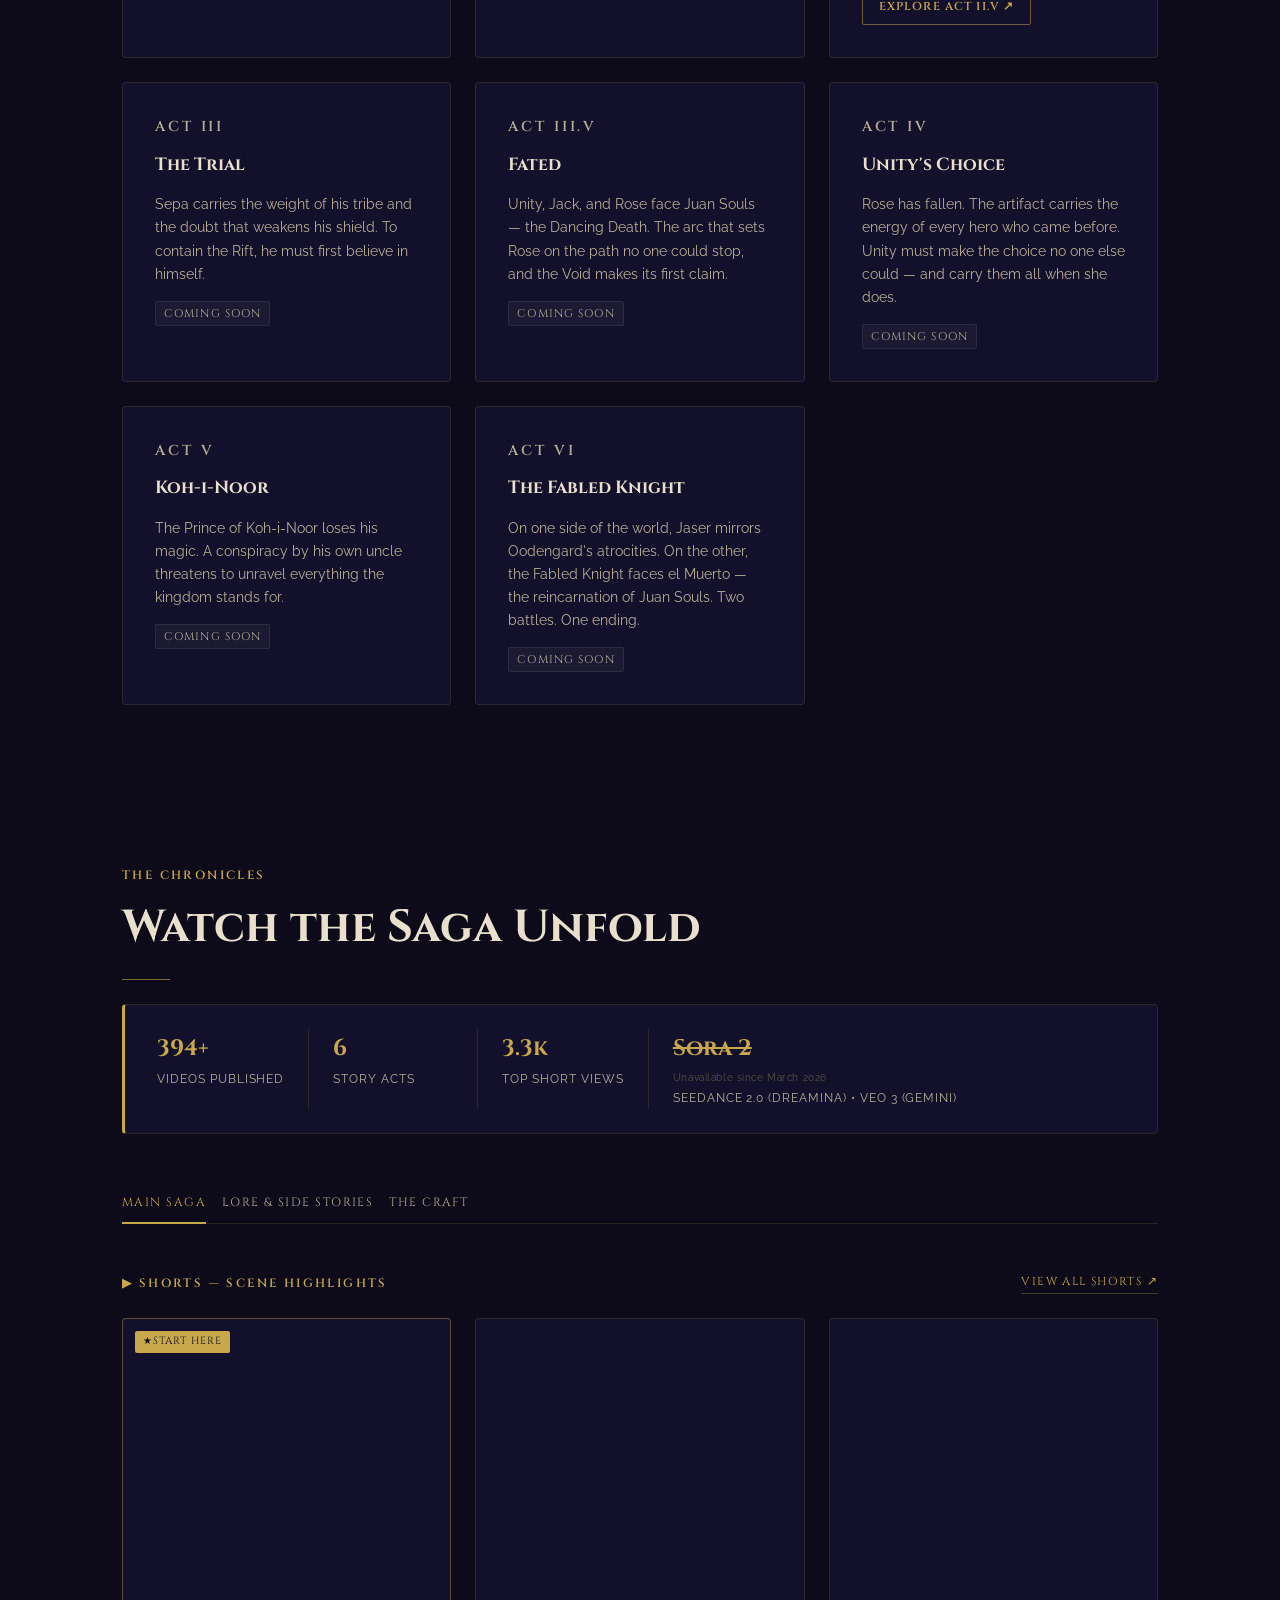
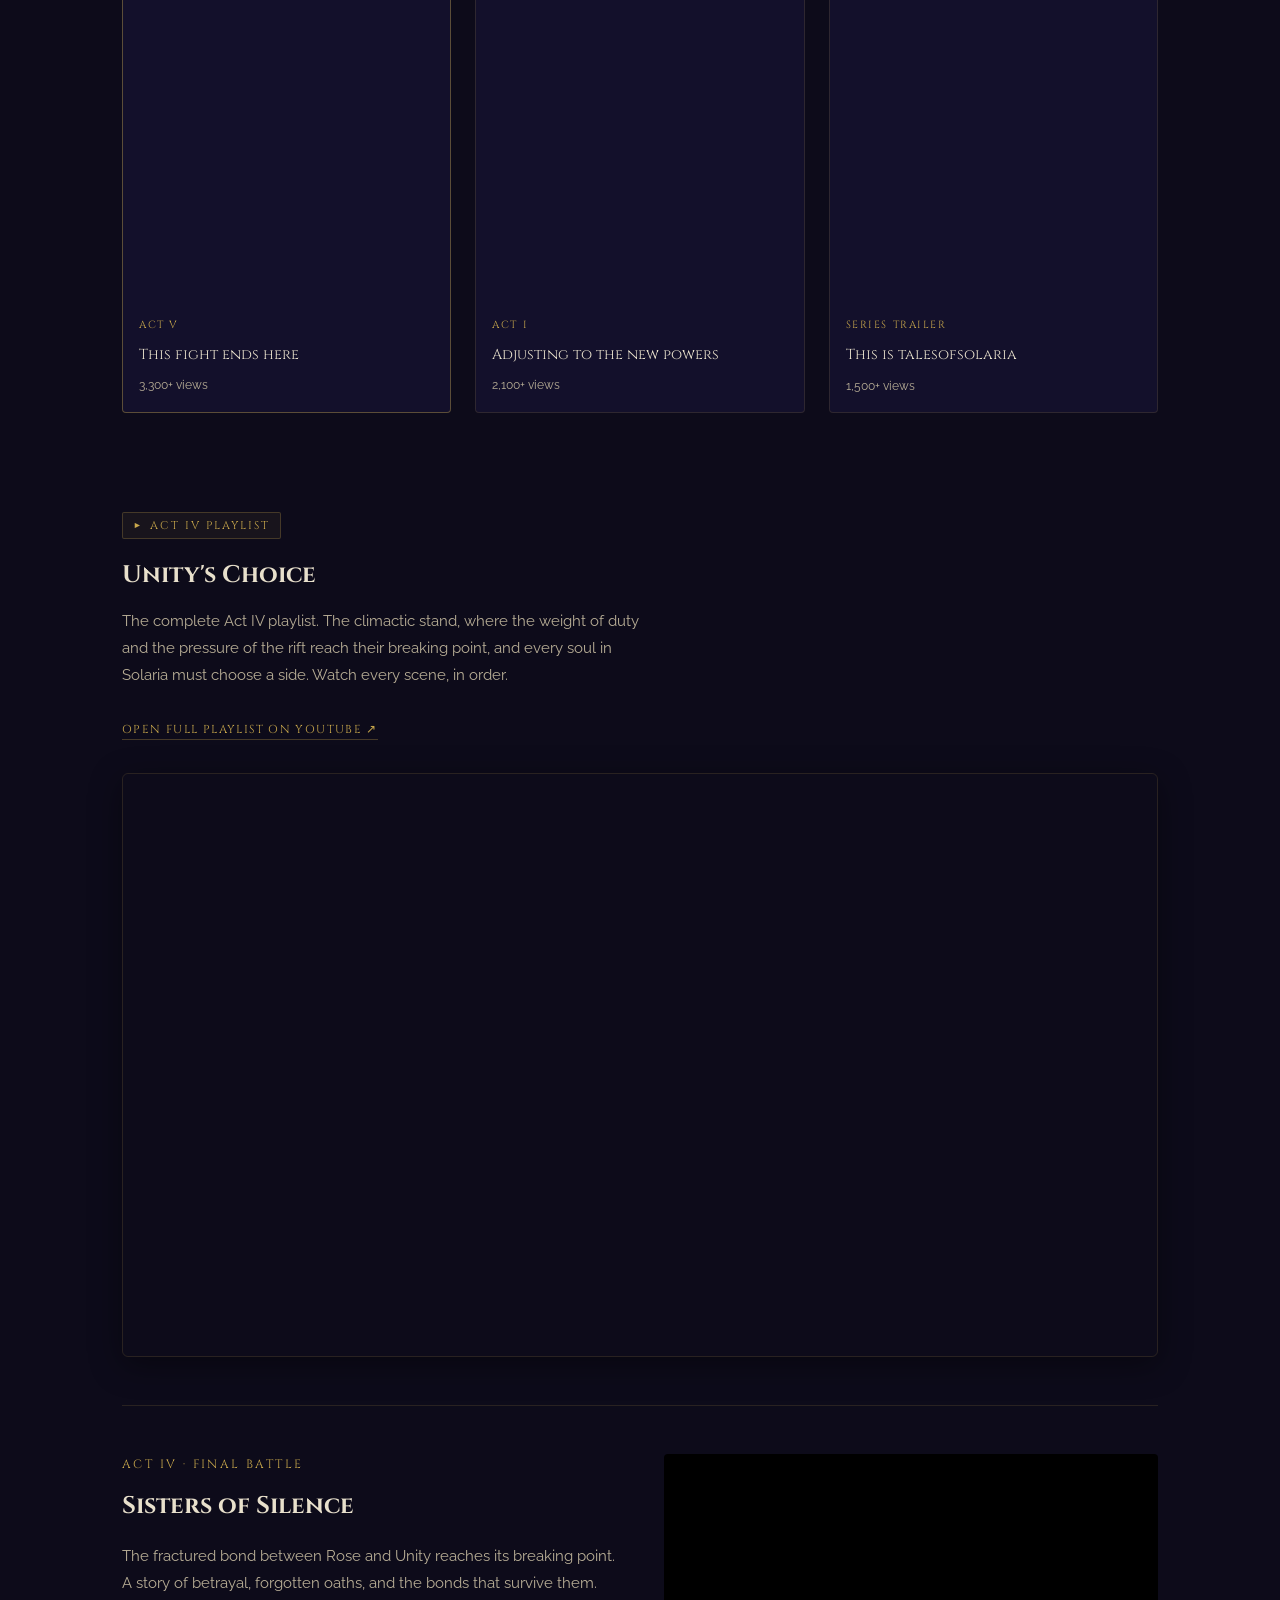
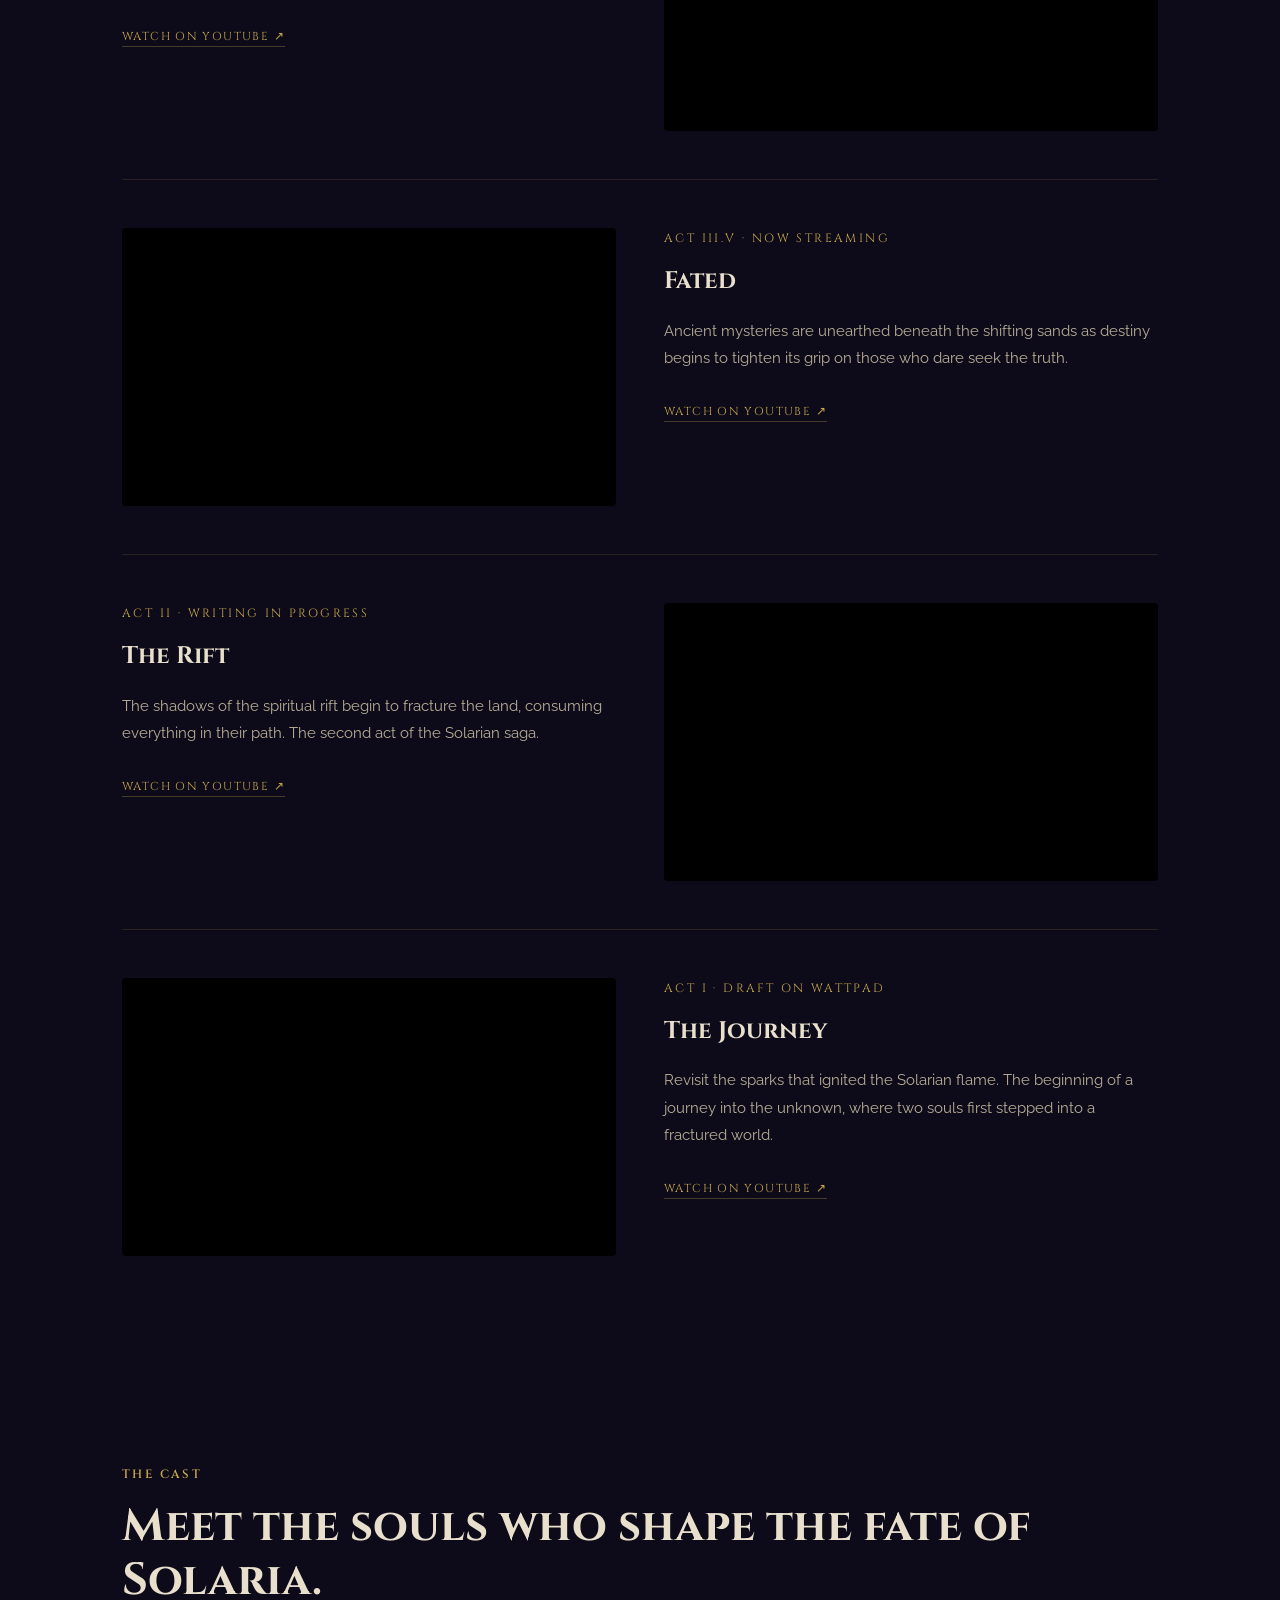
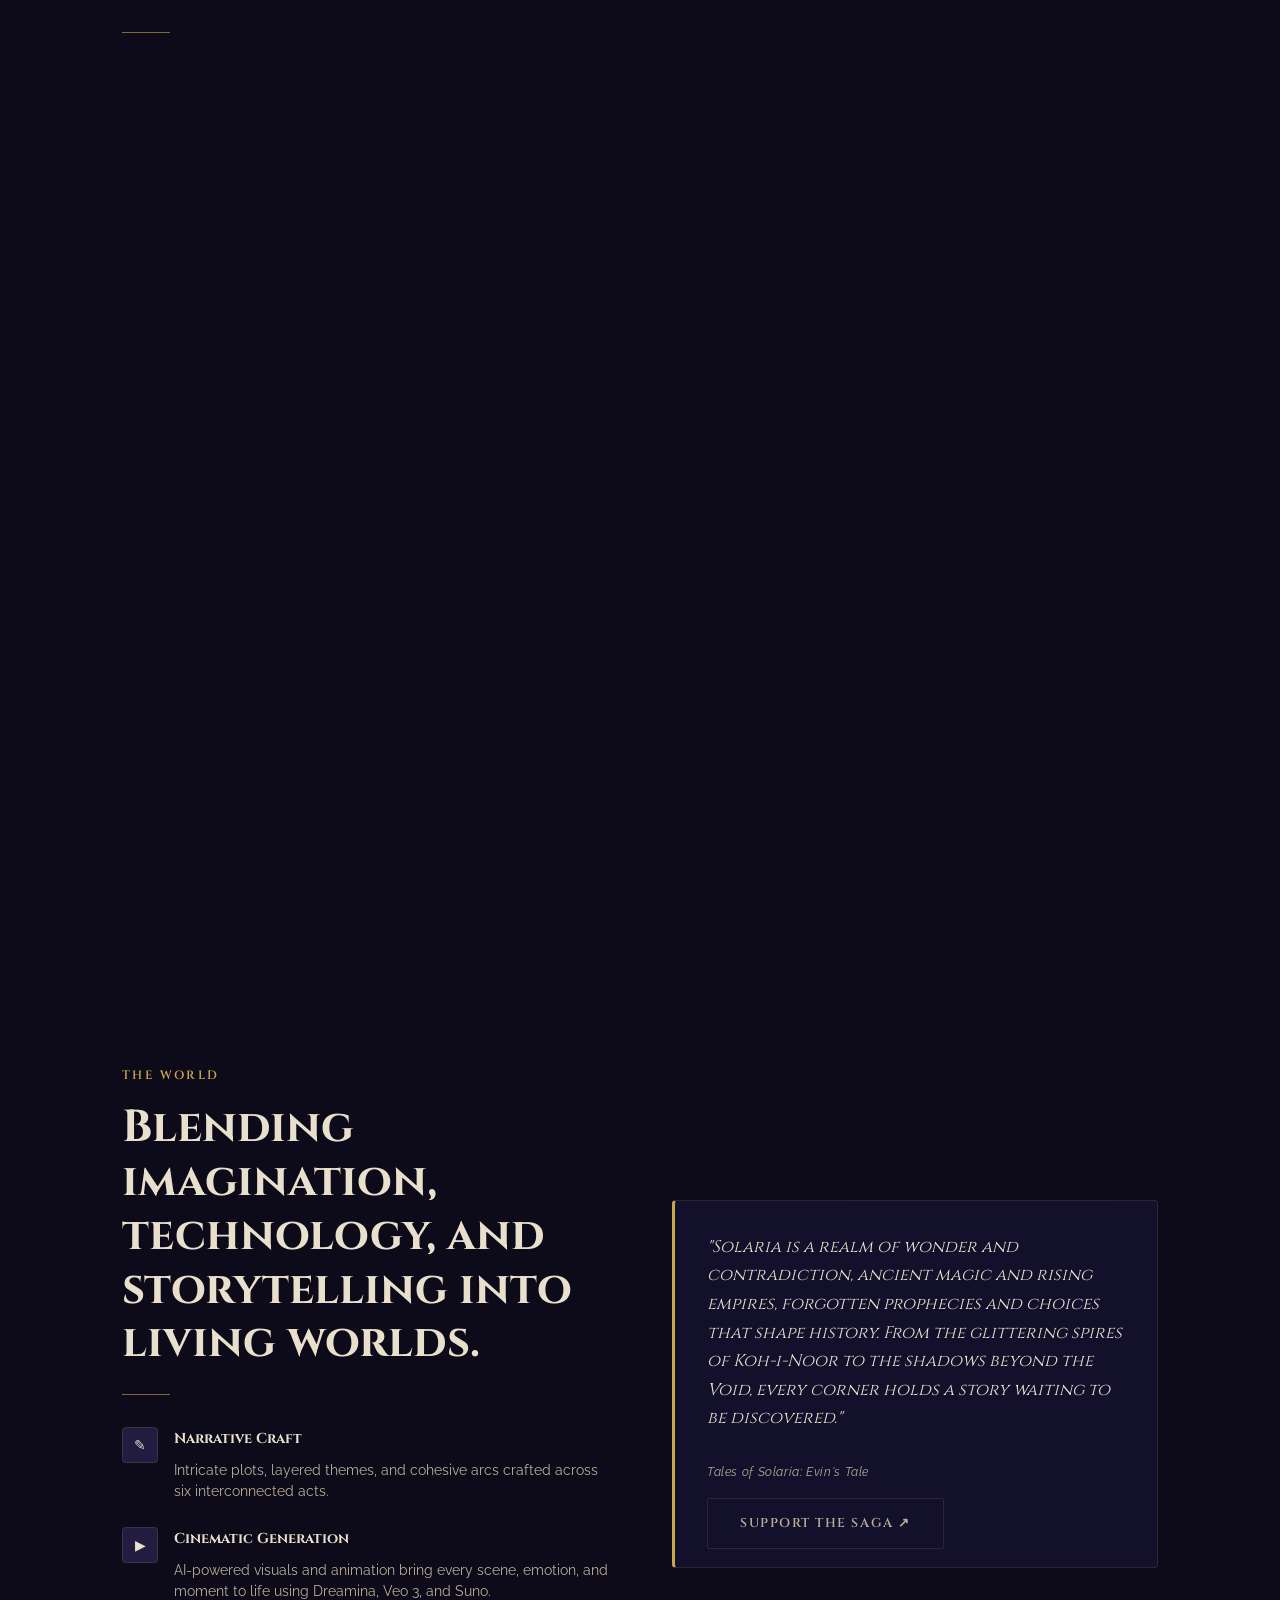
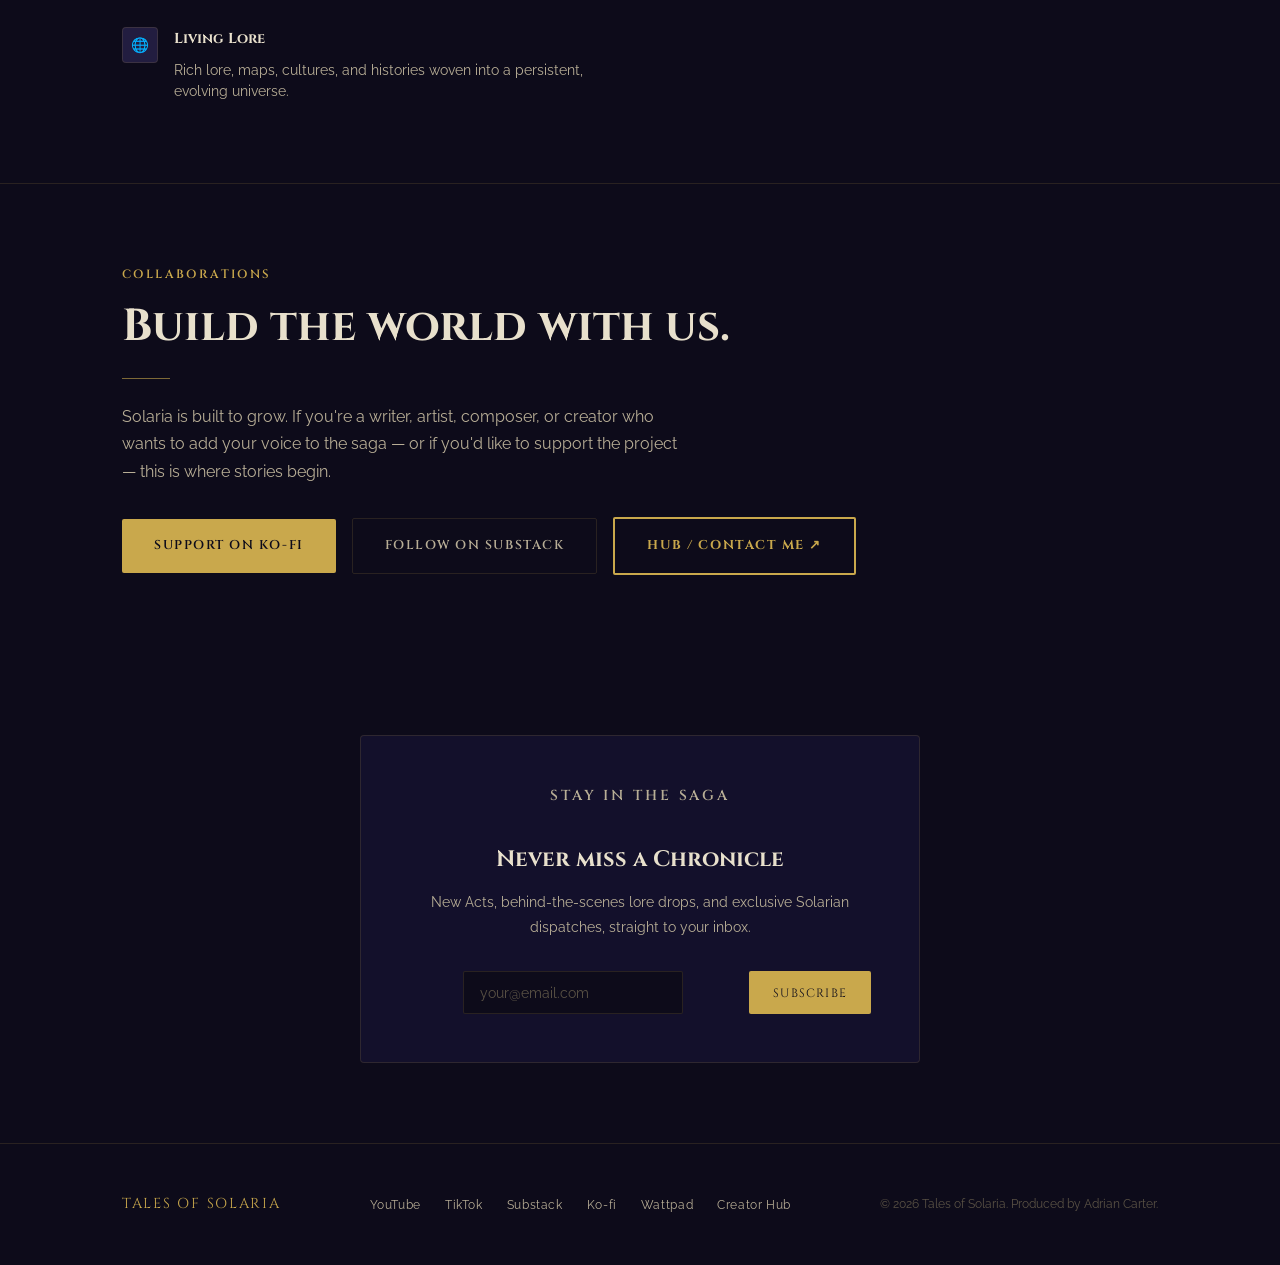
==== commit 1f70e497: "Update Sora 2 stats & Craft note: mark unavail. March 2026, add Seedance 2.0 (Dreamina) + Veo 3 (Gem" ====
--- a/index.html
+++ b/index.html
@@ -314,6 +314,10 @@
     }
     .stat-divider { width: 1px; background: var(--color-border); align-self: stretch; margin: 0 var(--space-2); }
     @media (max-width: 600px) { .stat-divider { display: none; } }
+    .stat-unavail {
+      font-size: 0.6rem; color: var(--color-text-faint);
+      letter-spacing: 0.06em; display: block; margin-top: 1px;
+    }
 
     /* ===== SHORTS GRID ===== */
     .shorts-header {
@@ -732,8 +736,9 @@
           </div>
           <div class="stat-divider" aria-hidden="true"></div>
           <div class="stat-item">
-            <span class="stat-value">Sora 2</span>
-            <span class="stat-label">+ Dreamina + Veo 3</span>
+            <span class="stat-value"><s>Sora 2</s></span>
+            <span class="stat-unavail">Unavailable since March 2026</span>
+            <span class="stat-label">Seedance 2.0 (Dreamina) &bull; Veo 3 (Gemini)</span>
           </div>
         </div>
 
@@ -932,7 +937,7 @@
             <div class="chronicle-text">
               <p class="chronicle-label">Act I &middot; Phase Two</p>
               <h3 class="chronicle-title">Fully Realised</h3>
-              <p class="chronicle-body">This was the version I was most eager to bring to life as a fully realised scene. Unlike Act 3.5, Jack's Final Message, this was a project I genuinely invested in from the start. With the full book series on Wattpad, I knew the plot from beginning to end and had a clear vision of how I wanted it to play out. The main obstacle at this stage was Sora 2's unpredictable content moderation. Sourcing all the individual clips, particularly the battle sequences between characters, was a genuine challenge, but working through those limitations made the final result all the more rewarding.</p>
+              <p class="chronicle-body">This was the version I was most eager to bring to life as a fully realised scene. Unlike Act 3.5, Jack's Final Message, this was a project I genuinely invested in from the start. With the full book series on Wattpad, I knew the plot from beginning to end and had a clear vision of how I wanted it to play out. The main obstacle at this stage was <s>Sora 2</s>'s (unavailable since March 2026 &mdash; now using Seedance 2.0 via Dreamina &amp; Veo 3 via Gemini) unpredictable content moderation. Sourcing all the individual clips, particularly the battle sequences between characters, was a genuine challenge, but working through those limitations made the final result all the more rewarding.</p>
               <a href="https://youtu.be/yzHbd7MOpC4" class="chronicle-link" target="_blank" rel="noopener">Watch on YouTube &#8599;</a>
             </div>
           </div>
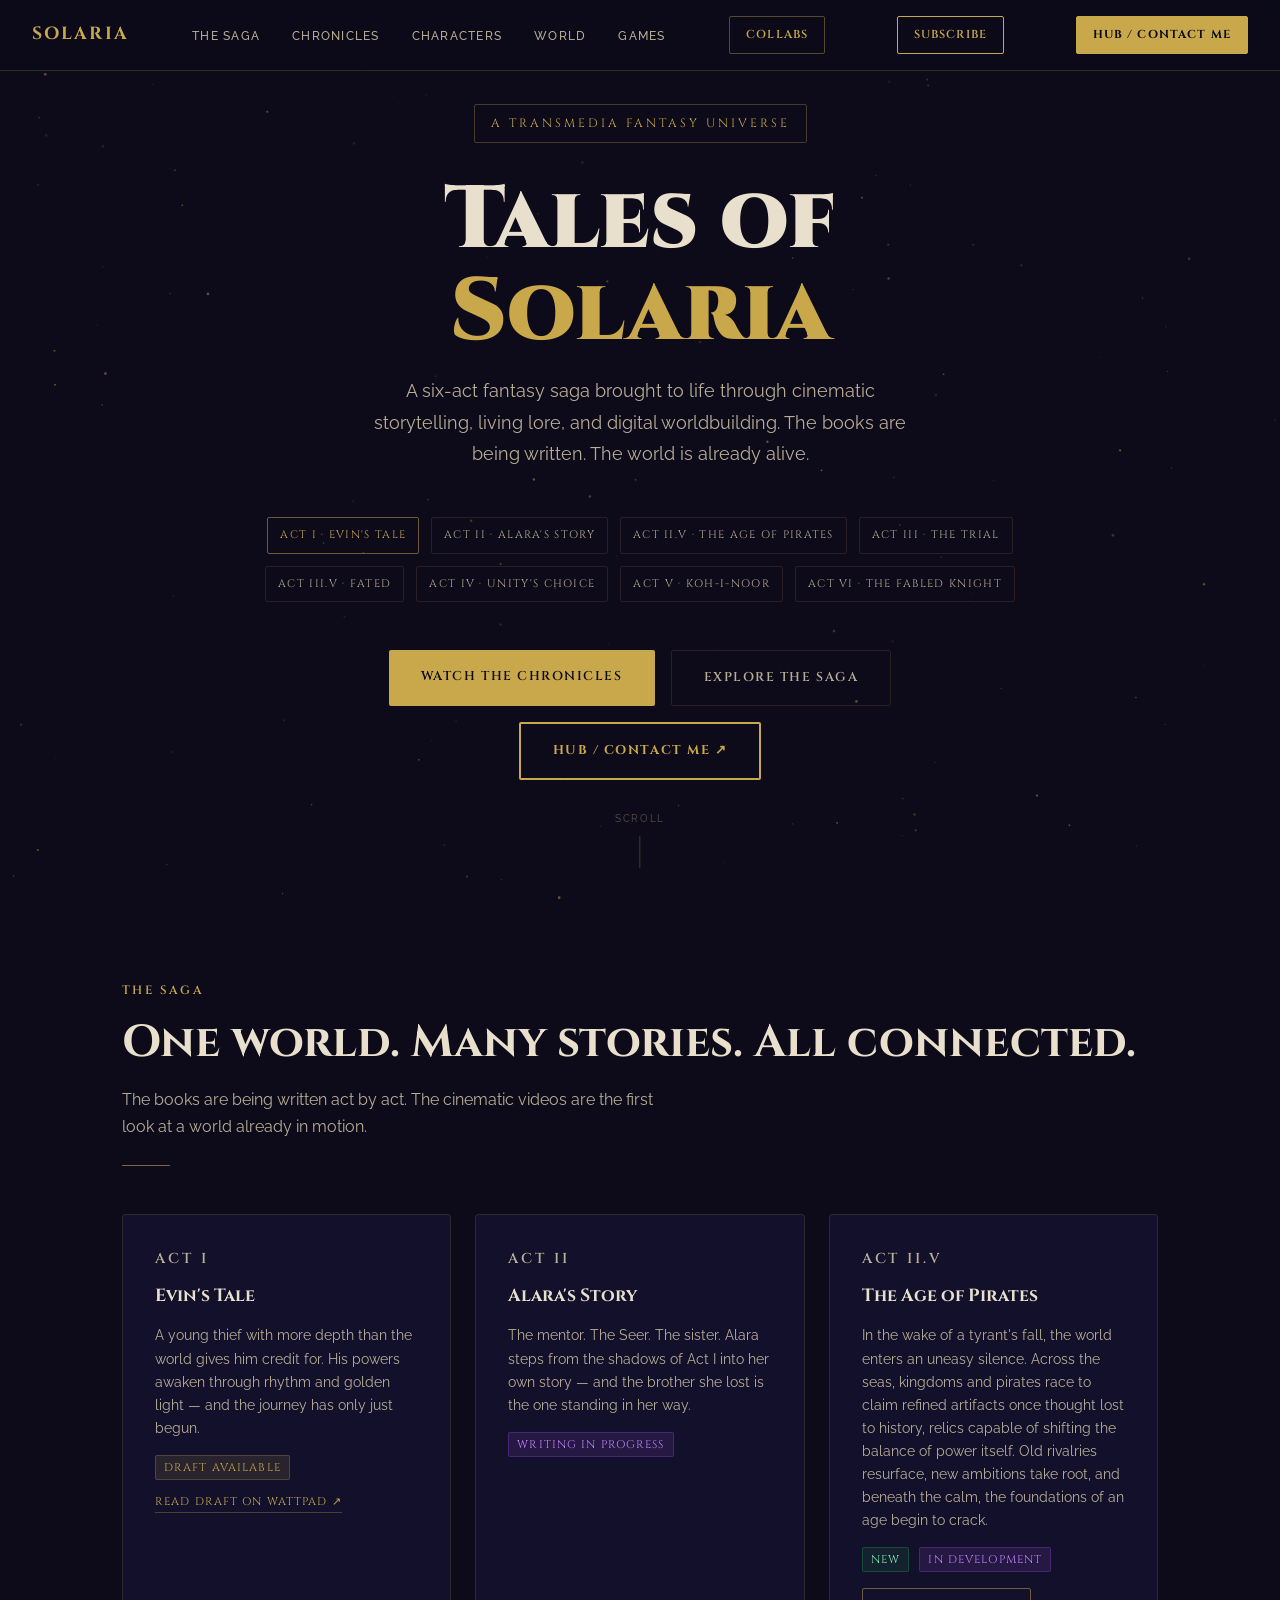
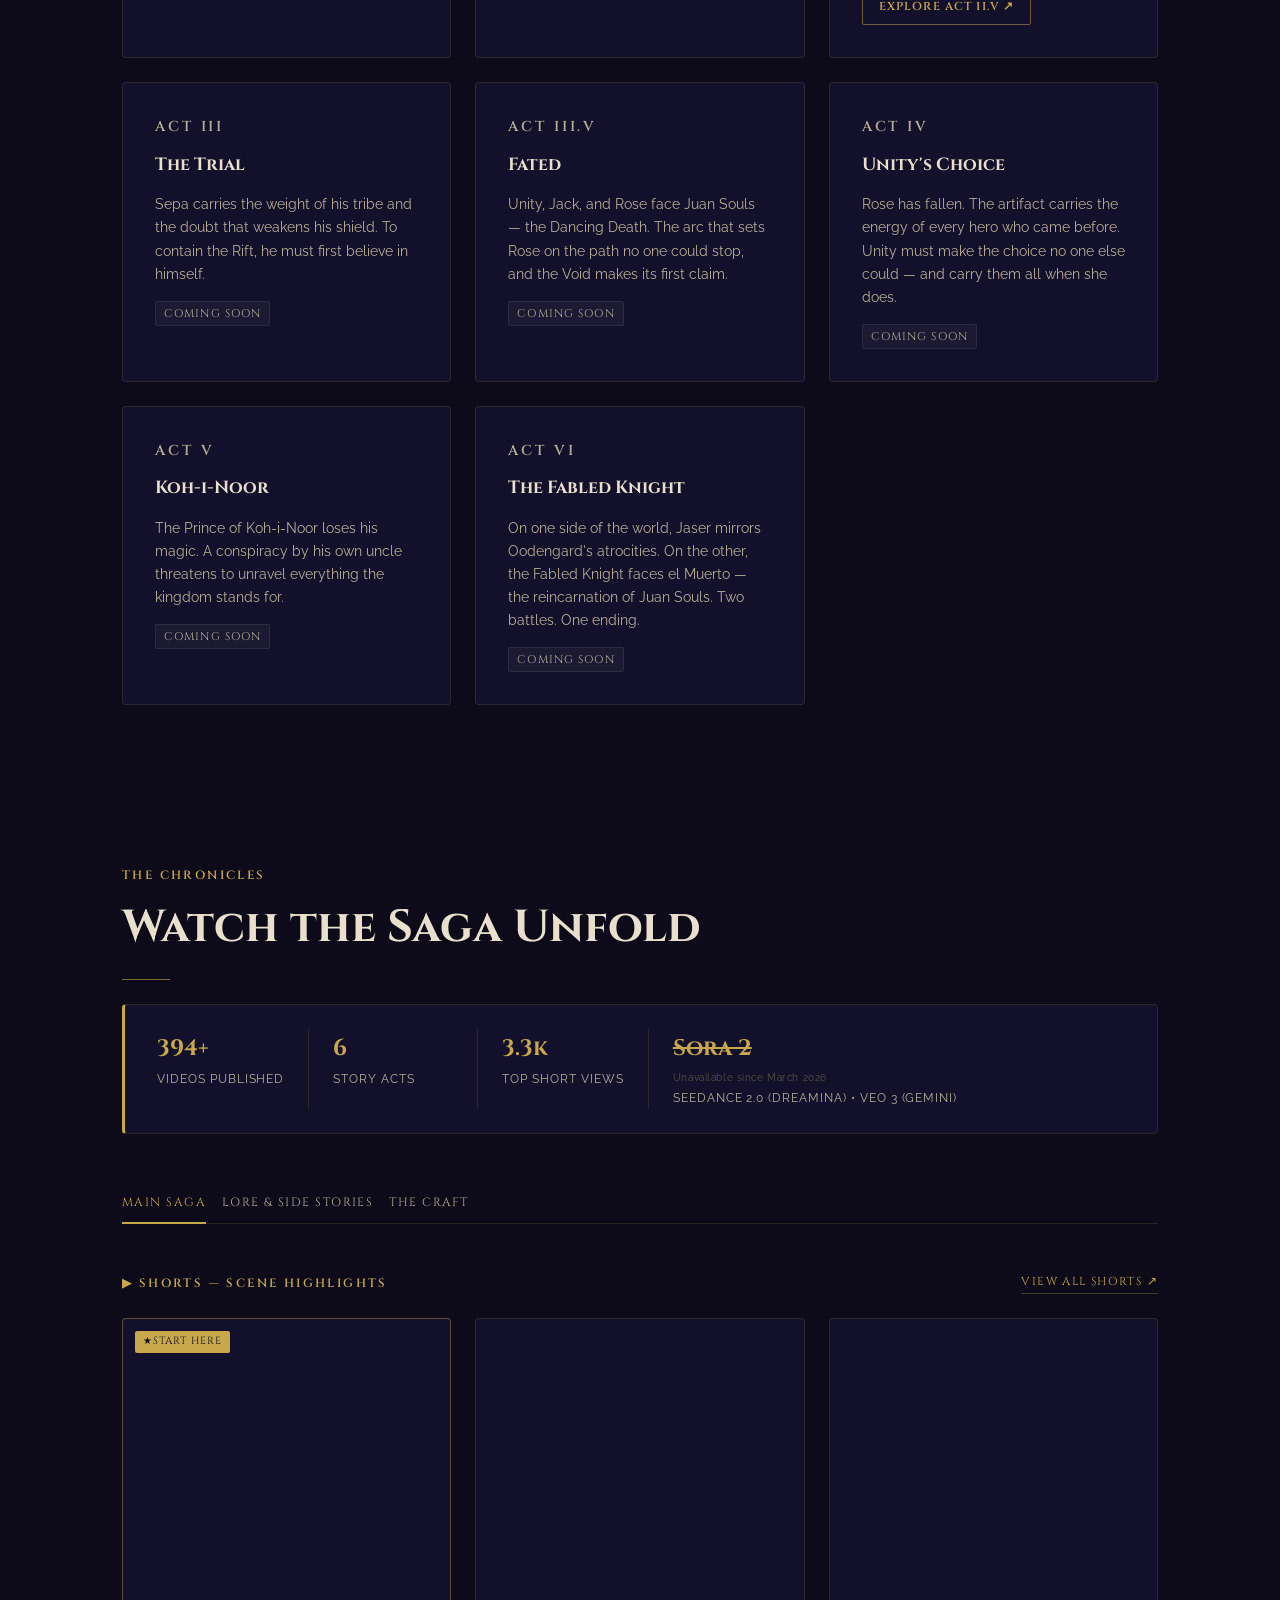
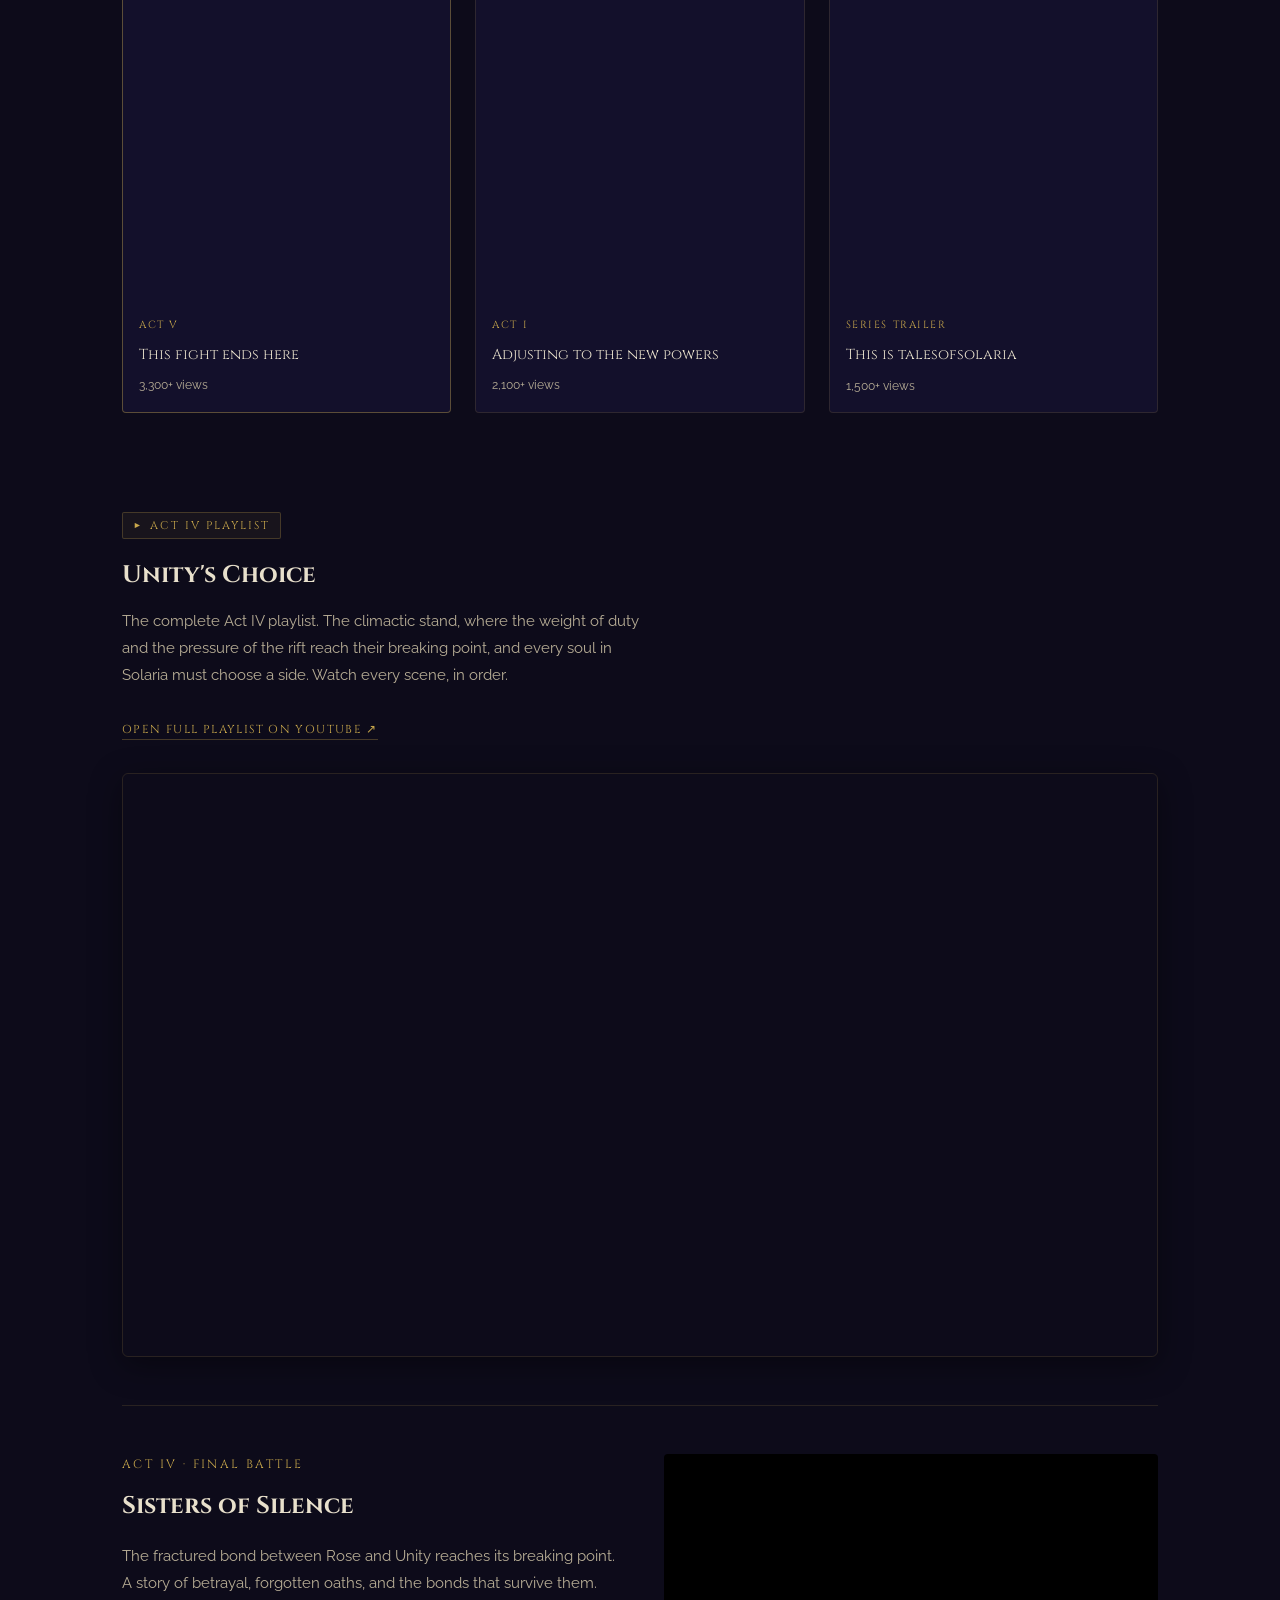
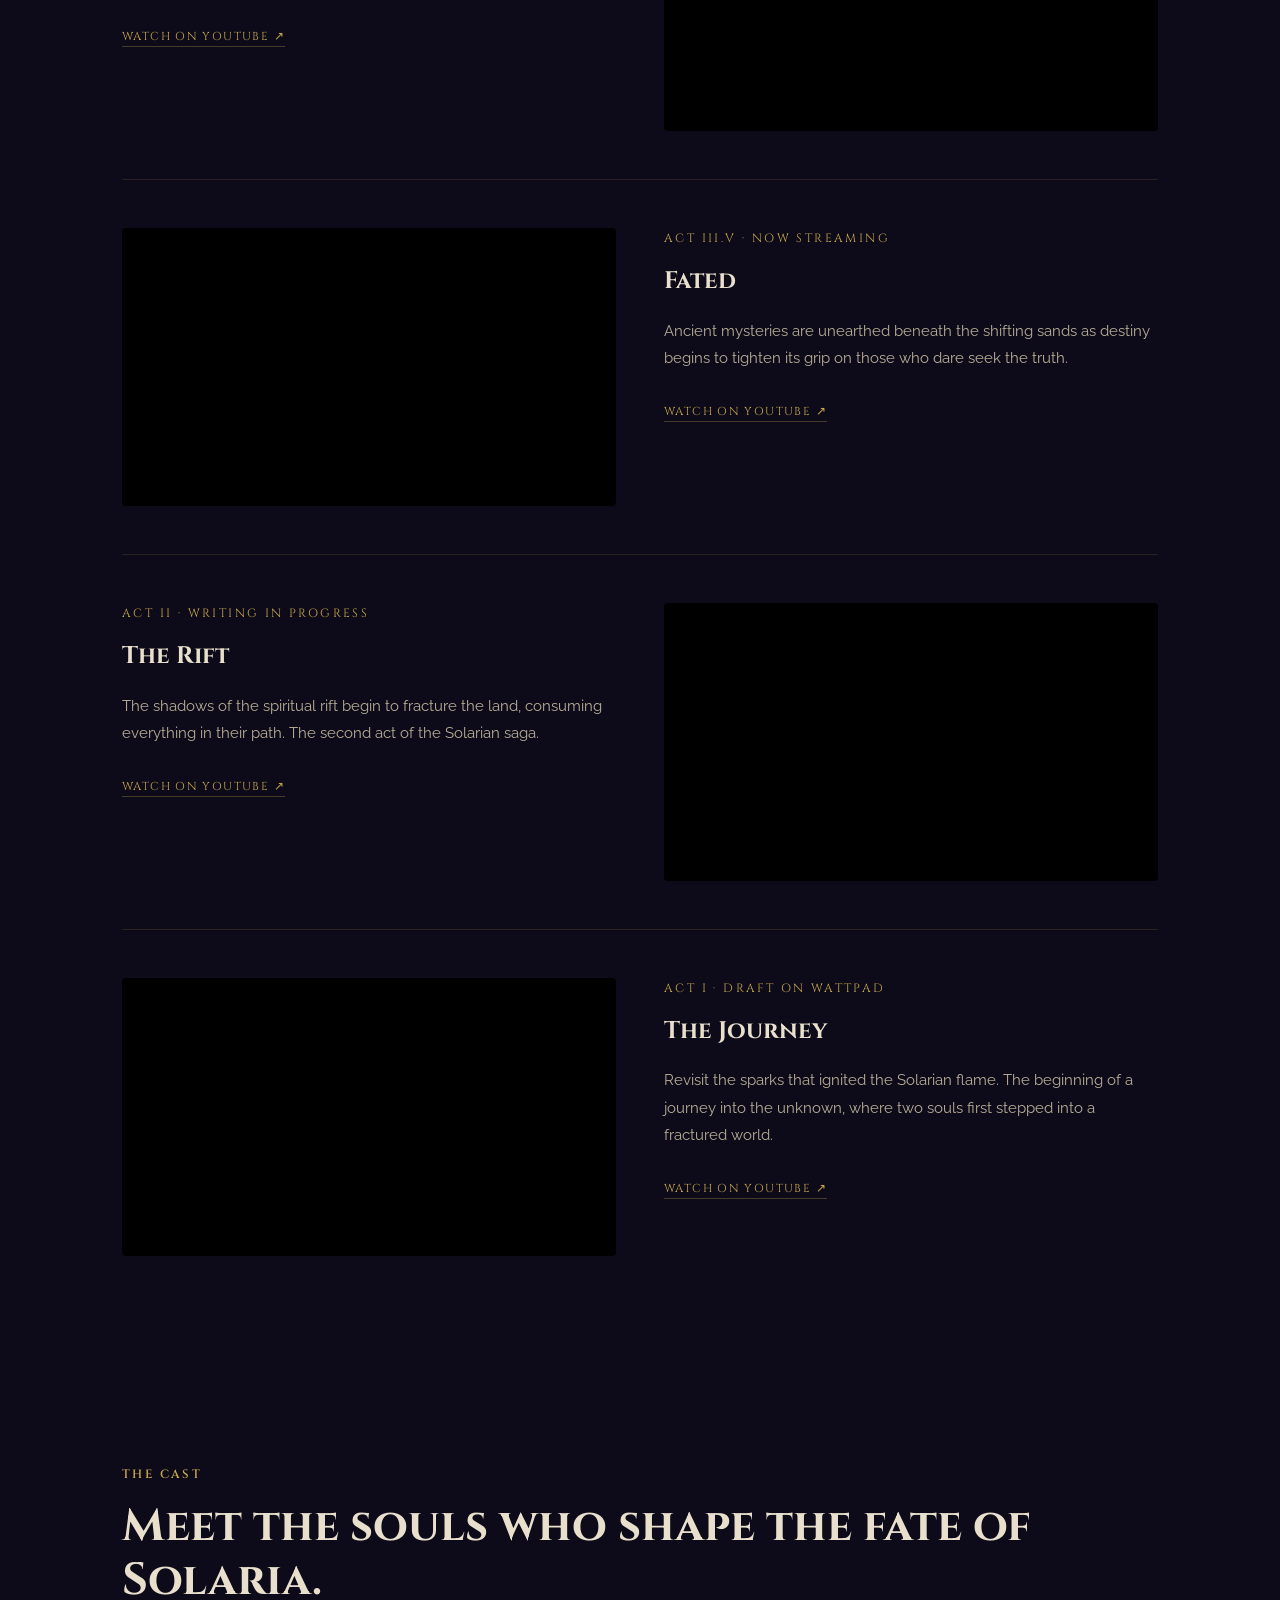
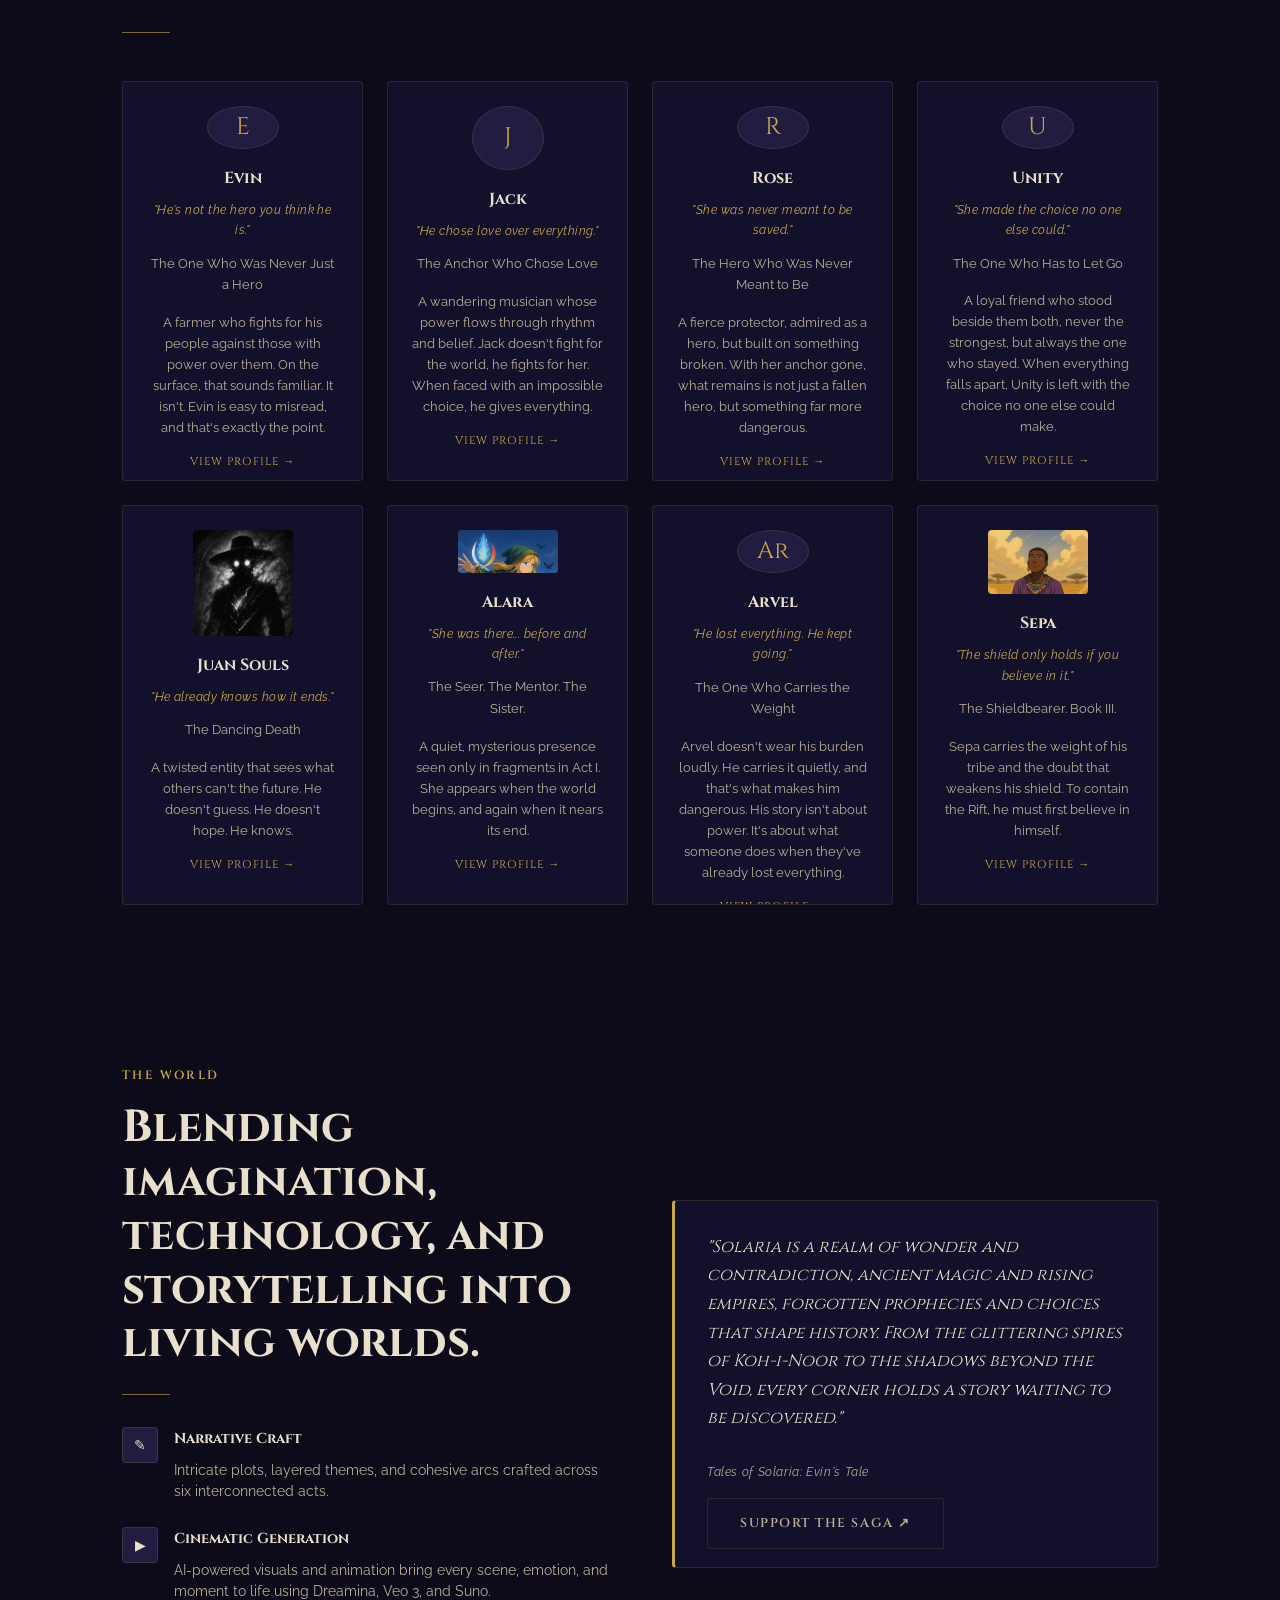
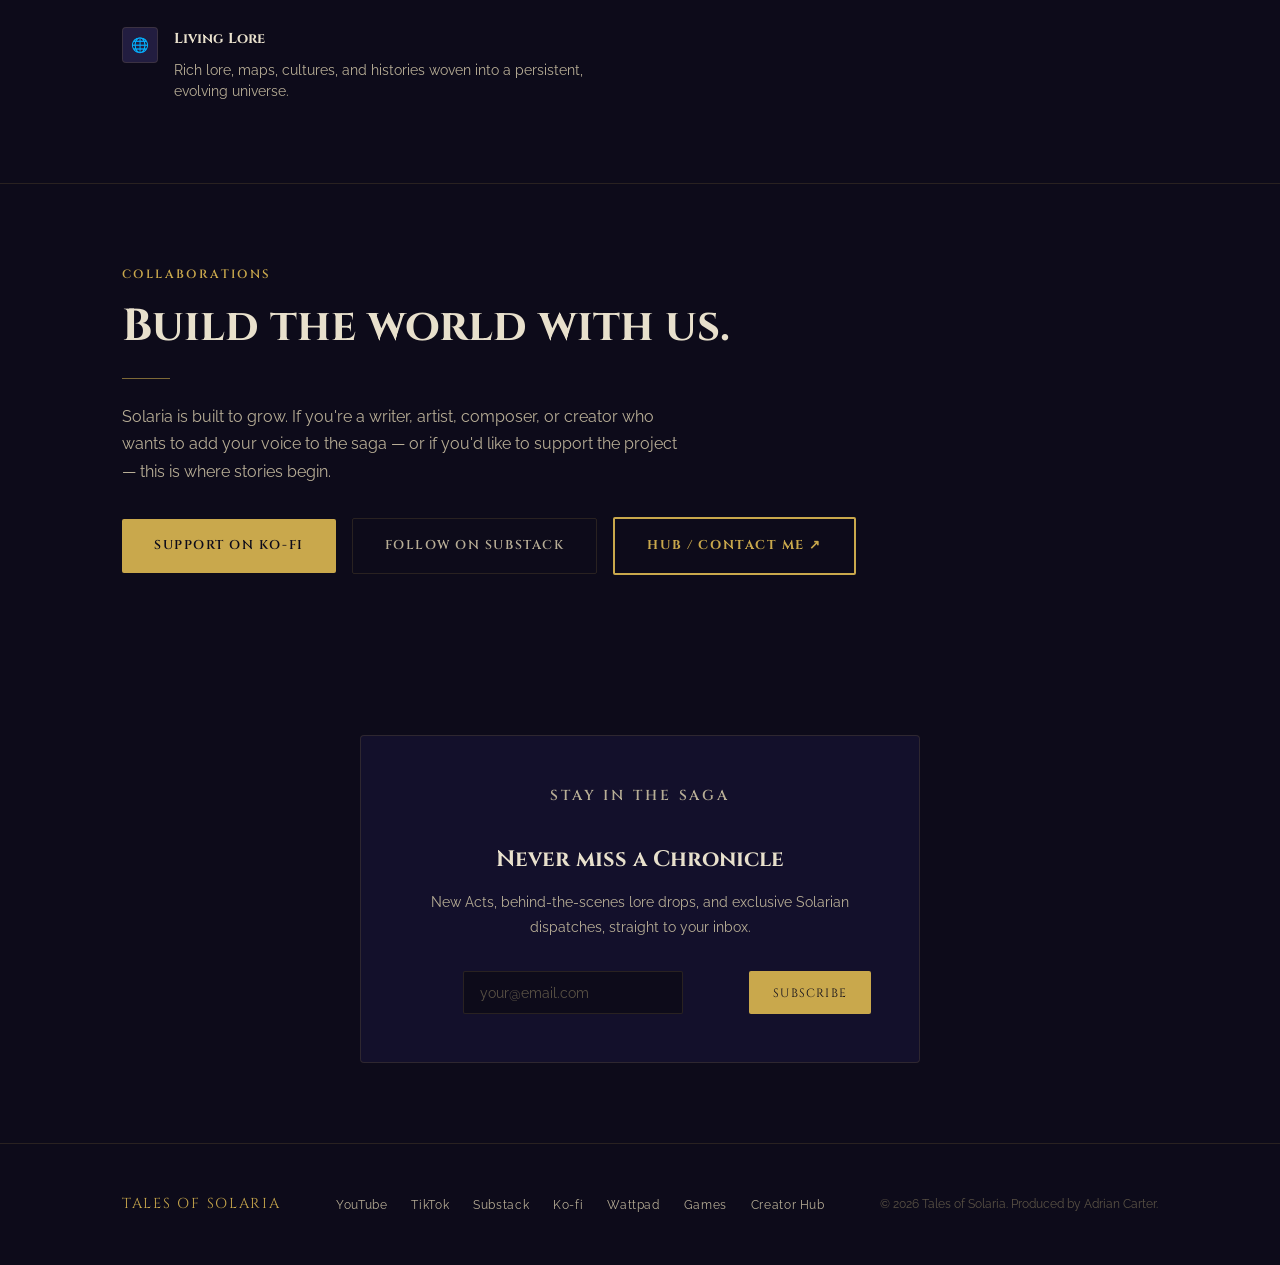
==== commit c5f90ee1: "Add games page with Act II and Act II.V betas - /games/: games hub (Act I on itch.io, Act II and Act" ====
--- a/index.html
+++ b/index.html
@@ -588,6 +588,7 @@
       <li><a href="#chronicles">Chronicles</a></li>
       <li><a href="#characters">Characters</a></li>
       <li><a href="#world">World</a></li>
+      <li><a href="/games/">Games</a></li>
     </ul>
     <a href="#collabs" class="nav-cta nav-cta-collabs" aria-label="Go to collaborations section">Collabs</a>
     <a href="https://solarianearl.substack.com/" class="nav-cta" target="_blank" rel="noopener" aria-label="Subscribe to the Solaria newsletter on Substack">Subscribe</a>
@@ -604,6 +605,7 @@
     <a href="#chronicles" class="mobile-link">Chronicles</a>
     <a href="#characters" class="mobile-link">Characters</a>
     <a href="#world" class="mobile-link">World</a>
+    <a href="/games/" class="mobile-link">Games</a>
     <a href="#collabs" class="mobile-link">Collabs</a>
     <a href="https://solarianearl.substack.com/" class="mobile-link" target="_blank" rel="noopener">Subscribe</a>
     <a href="https://solarianearl0s.github.io" class="mobile-link mobile-link-hub" target="_blank" rel="noopener" aria-label="Creator Hub and contact">Hub / Contact Me &#8599;</a>
@@ -1198,6 +1200,7 @@
           <a href="https://solarianearl.substack.com/" target="_blank" rel="noopener" aria-label="Solaria newsletter on Substack">Substack</a>
           <a href="https://ko-fi.com/solarianearl" target="_blank" rel="noopener" aria-label="Support on Ko-fi">Ko-fi</a>
           <a href="https://www.wattpad.com/1512055057-solaria-evin%27s-tale-draft-the-mysterious-lady" target="_blank" rel="noopener" aria-label="Read the draft on Wattpad">Wattpad</a>
+          <a href="/games/" aria-label="Play the Tales of Solaria games">Games</a>
           <a href="https://solarianearl0s.github.io" target="_blank" rel="noopener" aria-label="Creator Hub">Creator Hub</a>
         </nav>
         <p class="footer-copy">&copy; 2026 Tales of Solaria. Produced by Adrian Carter.</p>
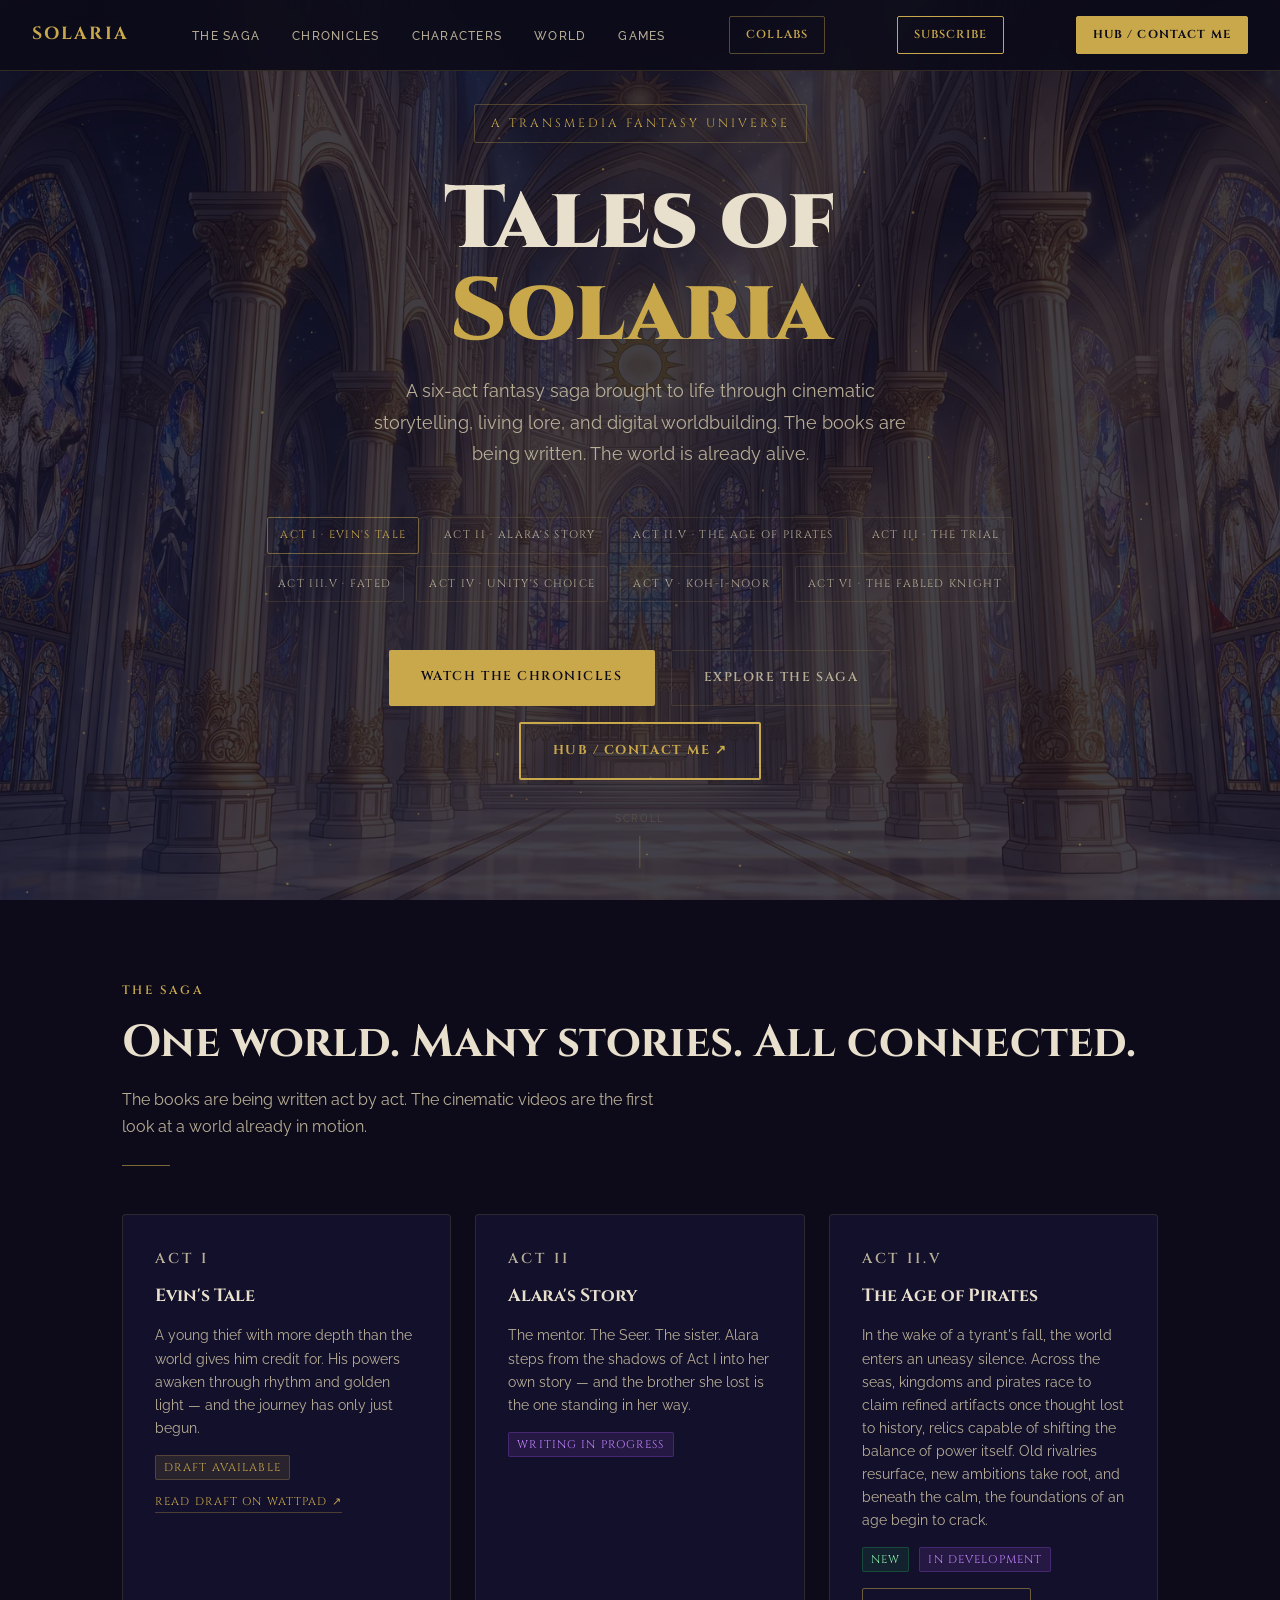
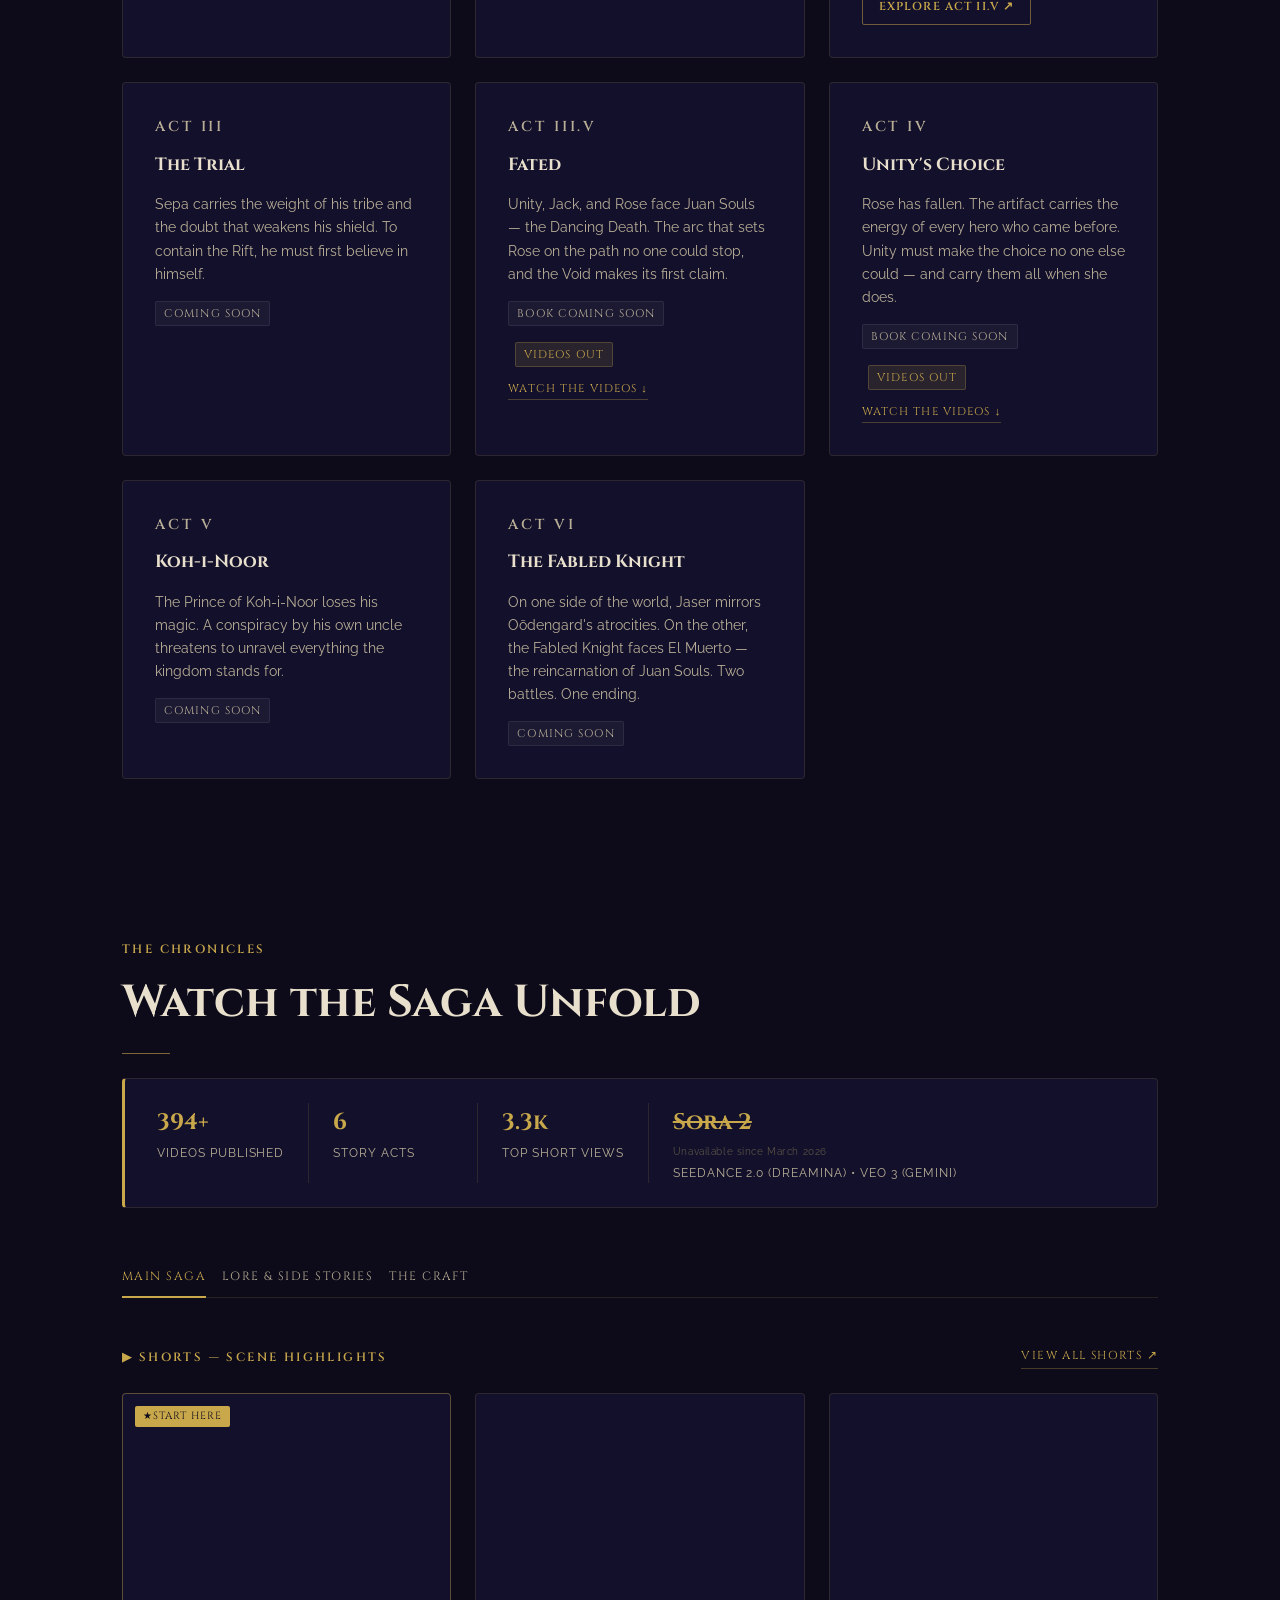
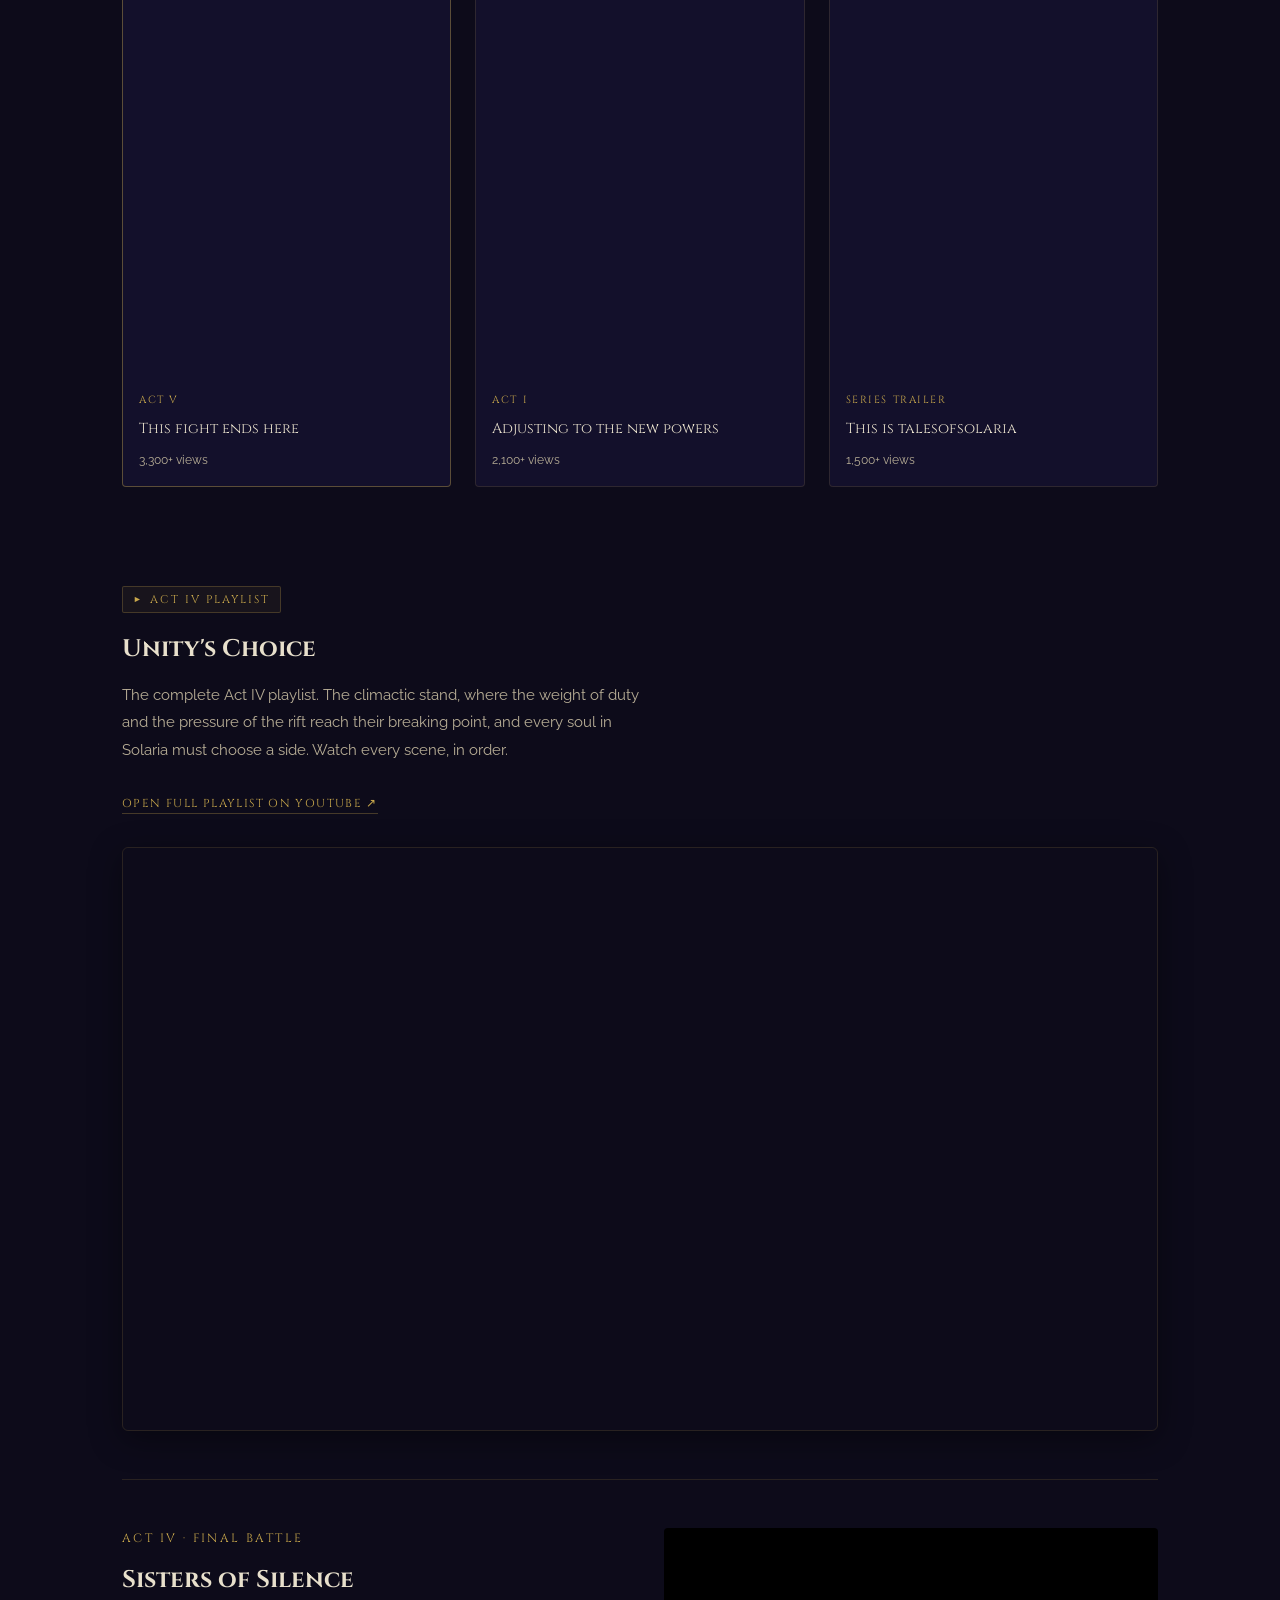
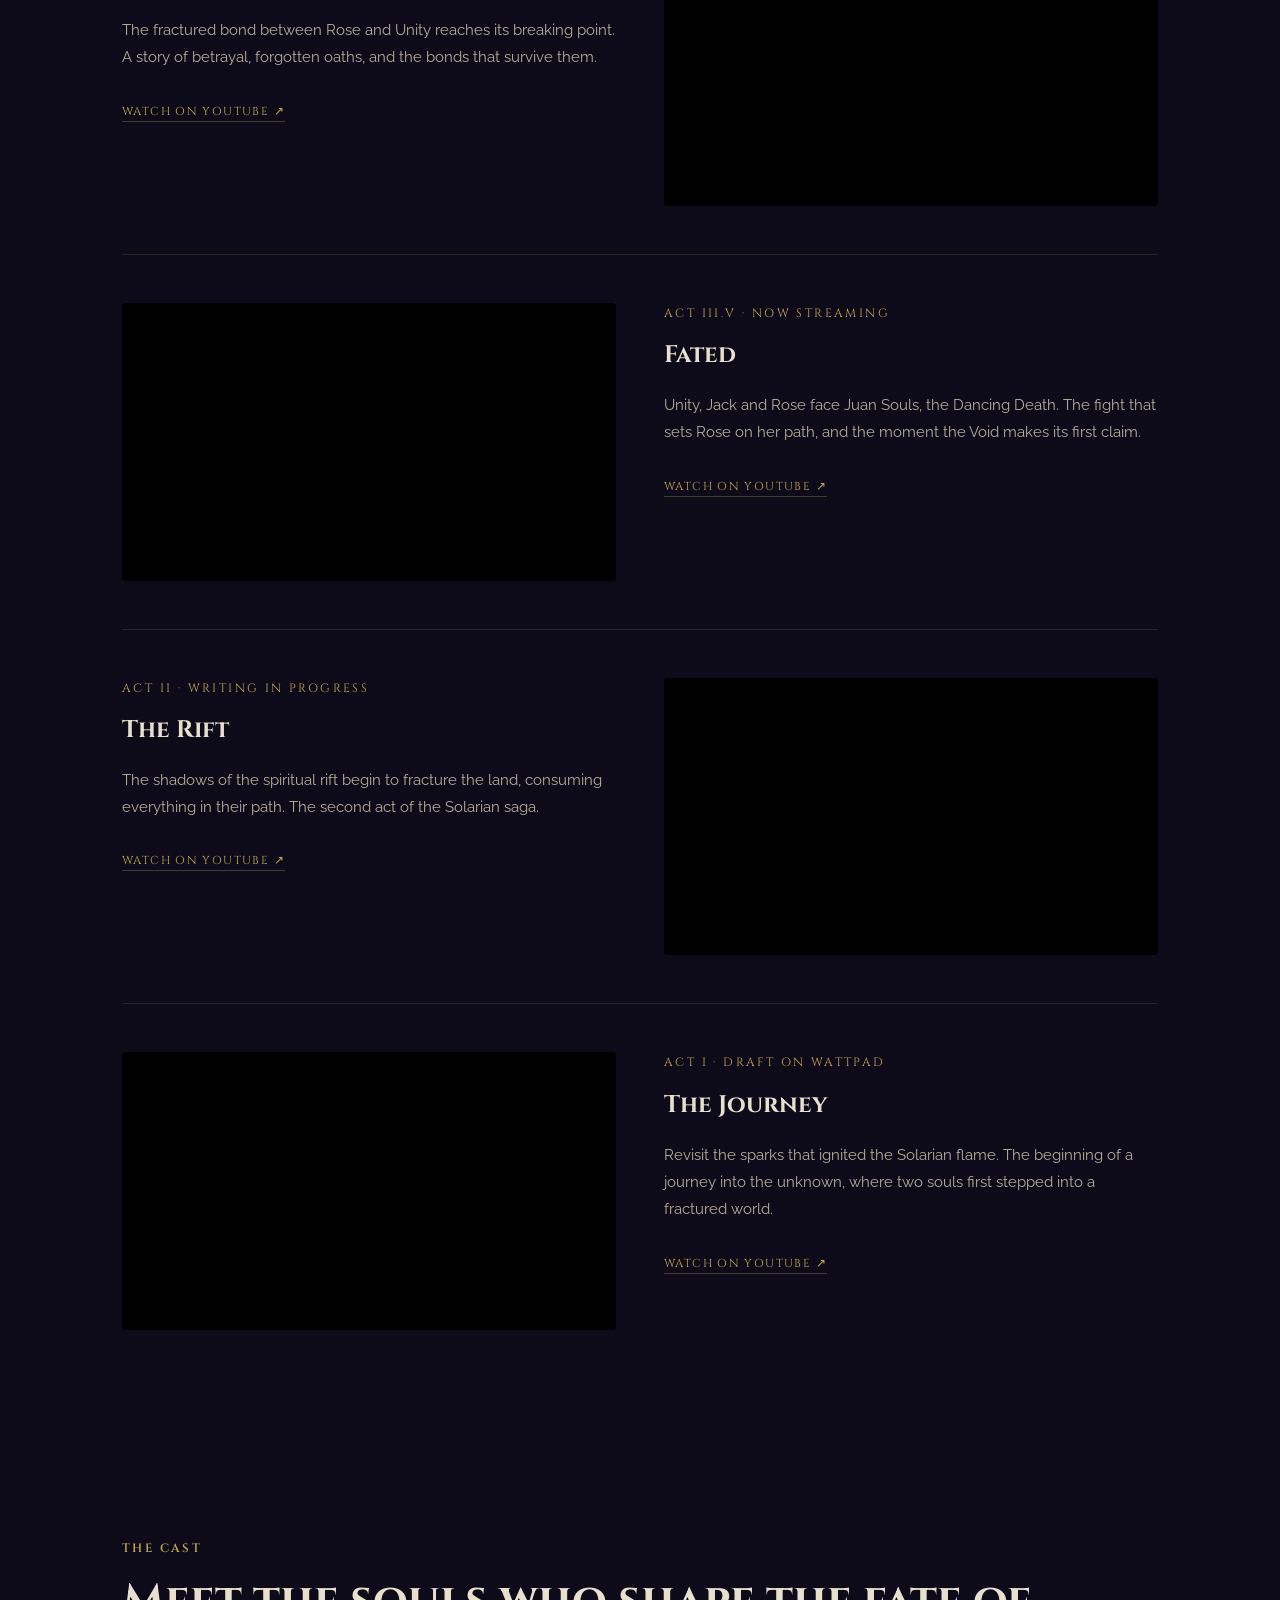
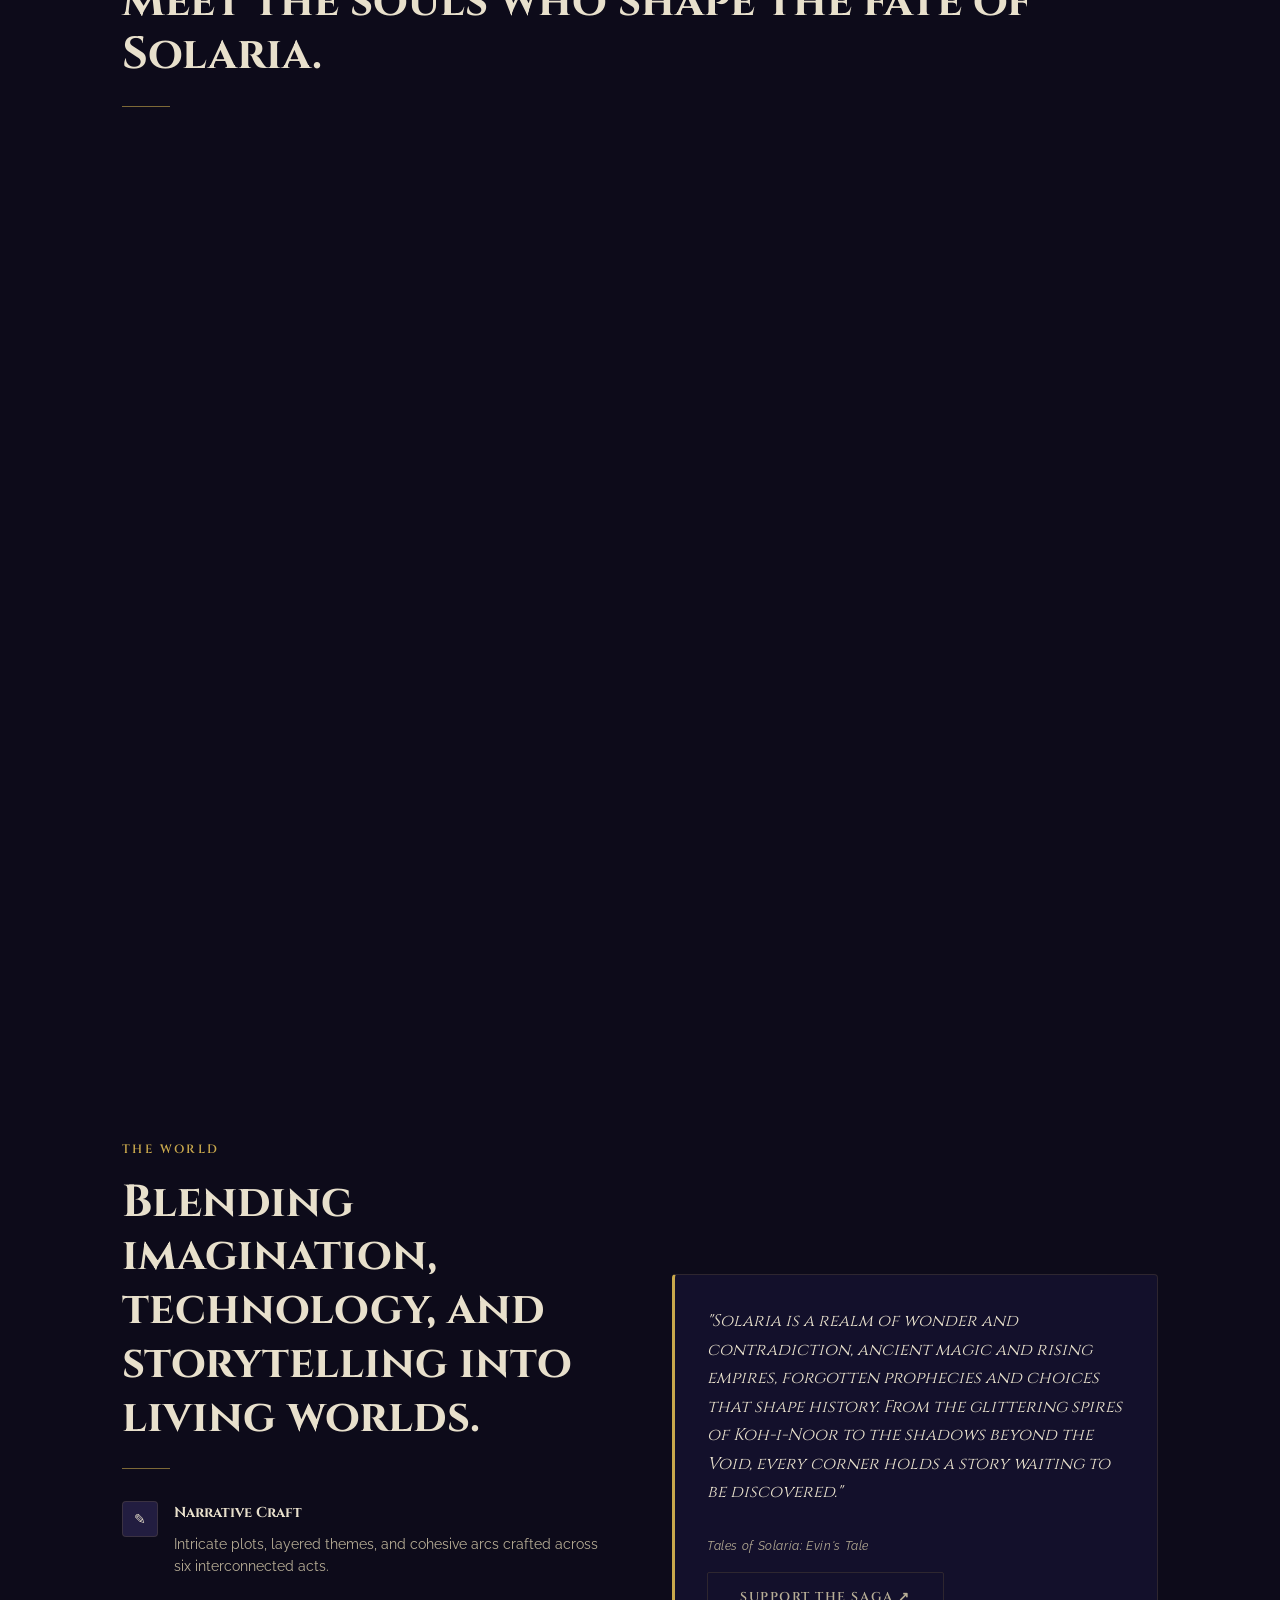
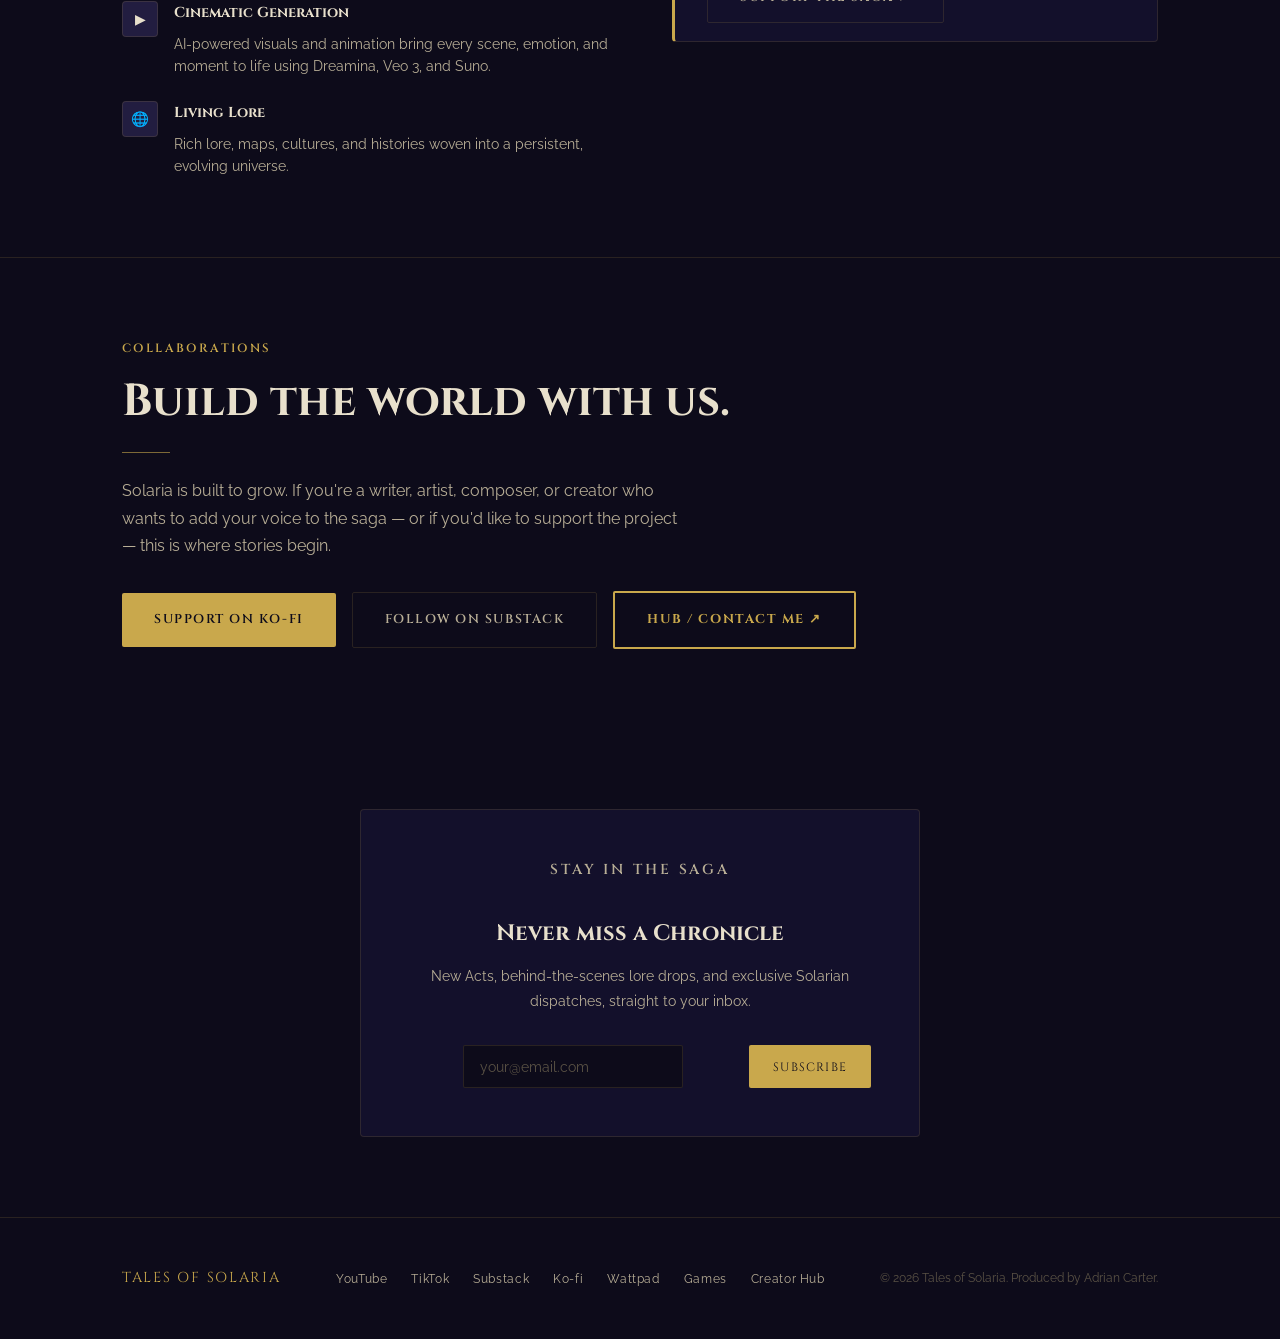
==== commit 84e072c4: "Fix links, mobile menu, newsletter, copy and image weight Co-Authored-By: Claude Opus 5.5 <noreply@a" ====
--- a/index.html
+++ b/index.html
@@ -25,7 +25,7 @@
     html { scroll-behavior: smooth; }
     body {
       background-color: #0d0b1a;
-      background-image: url('assets/Generated%20Image%20May%2019%2C%202026%20-%208_21PM.jpg');
+      background-image: url('assets/cathedral-bg.webp');
       background-size: cover;
       background-position: center top;
       background-attachment: fixed;
@@ -84,6 +84,7 @@
     .reveal { opacity: 0; transform: translateY(24px); transition: opacity 0.6s ease, transform 0.6s ease; }
     .reveal.visible { opacity: 1; transform: translateY(0); }
     @media (prefers-reduced-motion: reduce) { .reveal { opacity: 1; transform: none; transition: none; } }
+    @media (max-width: 768px), (hover: none) { body { background-attachment: scroll; } }
 
     #starfield-canvas {
       position: fixed; top: 0; left: 0;
@@ -121,7 +122,7 @@
     .nav-cta-hub:hover { background: var(--color-gold-hover); border-color: var(--color-gold-hover); color: #0d0b1a; }
     .nav-mobile-btn { display: none; background: none; border: none; cursor: pointer; padding: var(--space-2); }
     .nav-mobile-btn span { display: block; width: 22px; height: 2px; background: var(--color-text-muted); margin: 4px 0; transition: 0.3s; }
-    .mobile-menu { display: none; position: fixed; top: 0; left: 0; right: 0; bottom: 0; background: rgba(13,11,26,0.98); z-index: 999; flex-direction: column; align-items: center; justify-content: center; gap: var(--space-8); }
+    .mobile-menu { display: none; position: fixed; top: 0; left: 0; right: 0; bottom: 0; background: rgba(13,11,26,0.98); z-index: 1001; flex-direction: column; align-items: center; justify-content: center; gap: var(--space-8); }
     .mobile-menu.open { display: flex; }
     .mobile-link { font-family: var(--font-display); font-size: 1.5rem; color: var(--color-text-muted); transition: color 0.2s; }
     .mobile-link:hover { color: var(--color-gold); }
@@ -592,7 +593,7 @@
     </ul>
     <a href="#collabs" class="nav-cta nav-cta-collabs" aria-label="Go to collaborations section">Collabs</a>
     <a href="https://solarianearl.substack.com/" class="nav-cta" target="_blank" rel="noopener" aria-label="Subscribe to the Solaria newsletter on Substack">Subscribe</a>
-    <a href="https://solarianearl0s.github.io" class="nav-cta nav-cta-hub" target="_blank" rel="noopener" aria-label="Visit the Creator Hub and contact page">Hub / Contact Me</a>
+    <a href="https://hub.talesofsolaria.co.uk/" class="nav-cta nav-cta-hub" target="_blank" rel="noopener" aria-label="Visit the Creator Hub and contact page">Hub / Contact Me</a>
     <button class="nav-mobile-btn" aria-label="Open menu" aria-expanded="false" aria-controls="mobile-menu">
       <span></span><span></span><span></span>
     </button>
@@ -608,7 +609,7 @@
     <a href="/games/" class="mobile-link">Games</a>
     <a href="#collabs" class="mobile-link">Collabs</a>
     <a href="https://solarianearl.substack.com/" class="mobile-link" target="_blank" rel="noopener">Subscribe</a>
-    <a href="https://solarianearl0s.github.io" class="mobile-link mobile-link-hub" target="_blank" rel="noopener" aria-label="Creator Hub and contact">Hub / Contact Me &#8599;</a>
+    <a href="https://hub.talesofsolaria.co.uk/" class="mobile-link mobile-link-hub" target="_blank" rel="noopener" aria-label="Creator Hub and contact">Hub / Contact Me &#8599;</a>
   </div>
 
   <main id="main">
@@ -632,7 +633,7 @@
         <div class="hero-cta">
           <a href="#chronicles" class="btn-primary">Watch the Chronicles</a>
           <a href="#acts" class="btn-ghost">Explore the Saga</a>
-          <a href="https://solarianearl0s.github.io" class="btn-hub" target="_blank" rel="noopener" aria-label="Visit the Creator Hub and get in touch">Hub / Contact Me &#8599;</a>
+          <a href="https://hub.talesofsolaria.co.uk/" class="btn-hub" target="_blank" rel="noopener" aria-label="Visit the Creator Hub and get in touch">Hub / Contact Me &#8599;</a>
         </div>
       </div>
       <div class="scroll-indicator" aria-hidden="true">Scroll</div>
@@ -670,7 +671,7 @@
             <p>In the wake of a tyrant's fall, the world enters an uneasy silence. Across the seas, kingdoms and pirates race to claim refined artifacts once thought lost to history, relics capable of shifting the balance of power itself. Old rivalries resurface, new ambitions take root, and beneath the calm, the foundations of an age begin to crack.</p>
             <span class="act-status status-new">New</span>
             <span class="act-status status-wip" style="margin-left: 0.4rem;">In Development</span><br>
-            <a href="https://solarianearl0s.github.io/act2v/" class="act-explore-btn" target="_blank" rel="noopener" aria-label="Explore Act II.V — The Age of Pirates">Explore Act II.V &#8599;</a>
+            <a href="https://hub.talesofsolaria.co.uk/act2v/" class="act-explore-btn" target="_blank" rel="noopener" aria-label="Explore Act II.V — The Age of Pirates">Explore Act II.V &#8599;</a>
           </article>
 
           <article class="act-card reveal">
@@ -684,14 +685,18 @@
             <p class="act-number">Act III.V</p>
             <h3>Fated</h3>
             <p>Unity, Jack, and Rose face Juan Souls &mdash; the Dancing Death. The arc that sets Rose on the path no one could stop, and the Void makes its first claim.</p>
-            <span class="act-status status-planned">Coming Soon</span>
+            <span class="act-status status-planned">Book Coming Soon</span>
+            <span class="act-status status-available" style="margin-left: 0.4rem;">Videos Out</span><br>
+            <a href="#chronicles" class="act-wattpad-link">Watch the Videos &#8595;</a>
           </article>
 
           <article class="act-card reveal">
             <p class="act-number">Act IV</p>
             <h3>Unity's Choice</h3>
             <p>Rose has fallen. The artifact carries the energy of every hero who came before. Unity must make the choice no one else could &mdash; and carry them all when she does.</p>
-            <span class="act-status status-planned">Coming Soon</span>
+            <span class="act-status status-planned">Book Coming Soon</span>
+            <span class="act-status status-available" style="margin-left: 0.4rem;">Videos Out</span><br>
+            <a href="#chronicles" class="act-wattpad-link">Watch the Videos &#8595;</a>
           </article>
 
           <article class="act-card reveal">
@@ -704,7 +709,7 @@
           <article class="act-card reveal">
             <p class="act-number">Act VI</p>
             <h3>The Fabled Knight</h3>
-            <p>On one side of the world, Jaser mirrors Oodengard's atrocities. On the other, the Fabled Knight faces el Muerto &mdash; the reincarnation of Juan Souls. Two battles. One ending.</p>
+            <p>On one side of the world, Jaser mirrors Oōdengard's atrocities. On the other, the Fabled Knight faces El Muerto &mdash; the reincarnation of Juan Souls. Two battles. One ending.</p>
             <span class="act-status status-planned">Coming Soon</span>
           </article>
 
@@ -835,7 +840,7 @@
             <div class="chronicle-text">
               <p class="chronicle-label">Act III.V &middot; Now Streaming</p>
               <h3 class="chronicle-title">Fated</h3>
-              <p class="chronicle-body">Ancient mysteries are unearthed beneath the shifting sands as destiny begins to tighten its grip on those who dare seek the truth.</p>
+              <p class="chronicle-body">Unity, Jack and Rose face Juan Souls, the Dancing Death. The fight that sets Rose on her path, and the moment the Void makes its first claim.</p>
               <a href="https://youtu.be/Ni9qJ2ontI0" class="chronicle-link" target="_blank" rel="noopener">Watch on YouTube &#8599;</a>
             </div>
           </div>
@@ -939,7 +944,7 @@
             <div class="chronicle-text">
               <p class="chronicle-label">Act I &middot; Phase Two</p>
               <h3 class="chronicle-title">Fully Realised</h3>
-              <p class="chronicle-body">This was the version I was most eager to bring to life as a fully realised scene. Unlike Act 3.5, Jack's Final Message, this was a project I genuinely invested in from the start. With the full book series on Wattpad, I knew the plot from beginning to end and had a clear vision of how I wanted it to play out. The main obstacle at this stage was <s>Sora 2</s>'s (unavailable since March 2026 &mdash; now using Seedance 2.0 via Dreamina &amp; Veo 3 via Gemini) unpredictable content moderation. Sourcing all the individual clips, particularly the battle sequences between characters, was a genuine challenge, but working through those limitations made the final result all the more rewarding.</p>
+              <p class="chronicle-body">This was the version I was most eager to bring to life as a fully realised scene. With Book 1 on Wattpad and the whole saga plotted from beginning to end, I had a clear vision of how I wanted it to play out. The main obstacle at this stage was the video tool's unpredictable content moderation. Sourcing all the individual clips, particularly the battle sequences between characters, was a genuine challenge, but working through those limitations made the final result all the more rewarding.</p>
               <a href="https://youtu.be/yzHbd7MOpC4" class="chronicle-link" target="_blank" rel="noopener">Watch on YouTube &#8599;</a>
             </div>
           </div>
@@ -965,11 +970,11 @@
                 <h3 class="char-name">Evin</h3>
                 <p class="char-tagline">"He's not the hero you think he is."</p>
                 <p class="char-role">The One Who Was Never Just a Hero</p>
-                <p class="char-bio">A farmer who fights for his people against those with power over them. On the surface, that sounds familiar. It isn't. Evin is easy to misread, and that's exactly the point.</p>
+                <p class="char-bio">A street thief turned palace servant, fighting for his people against those with power over them. On the surface, that sounds familiar. It isn't. Evin is easy to misread, and that's exactly the point.</p>
                 <button class="char-flip-btn" data-target="card-evin" aria-label="View Evin's character art">View Profile &#8594;</button>
               </div>
               <div class="char-back">
-                <img src="assets/characters/Evin.png" alt="Evin — character art" loading="lazy">
+                <img src="assets/characters/web/evin.webp" alt="Evin — character art" loading="lazy">
                 <div class="char-back-overlay"></div>
                 <button class="char-back-btn" data-target="card-evin" aria-label="Return to Evin's character description">&#8592; Back</button>
               </div>
@@ -987,7 +992,7 @@
                 <button class="char-flip-btn" data-target="card-jack" aria-label="View Jack's character art">View Profile &#8594;</button>
               </div>
               <div class="char-back">
-                <img src="assets/characters/Jack.png" alt="Jack — character art" loading="lazy">
+                <img src="assets/characters/web/jack.webp" alt="Jack — character art" loading="lazy">
                 <div class="char-back-overlay"></div>
                 <button class="char-back-btn" data-target="card-jack" aria-label="Return to Jack's character description">&#8592; Back</button>
               </div>
@@ -1005,7 +1010,7 @@
                 <button class="char-flip-btn" data-target="card-rose" aria-label="View Rose's character art">View Profile &#8594;</button>
               </div>
               <div class="char-back">
-                <img src="assets/characters/Rose O.png" alt="Rose — character art" loading="lazy">
+                <img src="assets/characters/web/rose-o.webp" alt="Rose — character art" loading="lazy">
                 <div class="char-back-overlay"></div>
                 <button class="char-back-btn" data-target="card-rose" aria-label="Return to Rose's character description">&#8592; Back</button>
               </div>
@@ -1023,7 +1028,7 @@
                 <button class="char-flip-btn" data-target="card-unity" aria-label="View Unity's character art">View Profile &#8594;</button>
               </div>
               <div class="char-back">
-                <img src="assets/characters/My Unity.png" alt="Unity — character art" loading="lazy">
+                <img src="assets/characters/web/my-unity.webp" alt="Unity — character art" loading="lazy">
                 <div class="char-back-overlay"></div>
                 <button class="char-back-btn" data-target="card-unity" aria-label="Return to Unity's character description">&#8592; Back</button>
               </div>
@@ -1033,7 +1038,7 @@
           <div class="char-flip-wrapper reveal">
             <div class="char-flip" id="card-juan">
               <div class="char-front">
-                <div class="char-avatar-img"><img src="assets/characters/Juan Souls.png" alt="Juan Souls — character portrait" loading="lazy"></div>
+                <div class="char-avatar-img"><img src="assets/characters/web/juan-souls.webp" alt="Juan Souls — character portrait" loading="lazy"></div>
                 <h3 class="char-name">Juan Souls</h3>
                 <p class="char-tagline">"He already knows how it ends."</p>
                 <p class="char-role">The Dancing Death</p>
@@ -1041,7 +1046,7 @@
                 <button class="char-flip-btn" data-target="card-juan" aria-label="View Juan Souls's character art">View Profile &#8594;</button>
               </div>
               <div class="char-back">
-                <img src="assets/characters/Juan Souls.png" alt="Juan Souls — full character art" loading="lazy">
+                <img src="assets/characters/web/juan-souls.webp" alt="Juan Souls — full character art" loading="lazy">
                 <div class="char-back-overlay"></div>
                 <button class="char-back-btn" data-target="card-juan" aria-label="Return to Juan Souls's character description">&#8592; Back</button>
               </div>
@@ -1051,7 +1056,7 @@
           <div class="char-flip-wrapper reveal">
             <div class="char-flip" id="card-alara">
               <div class="char-front">
-                <div class="char-avatar-img"><img src="assets/characters/Alara.png" alt="Alara — character portrait" loading="lazy"></div>
+                <div class="char-avatar-img"><img src="assets/characters/web/alara.webp" alt="Alara — character portrait" loading="lazy"></div>
                 <h3 class="char-name">Alara</h3>
                 <p class="char-tagline">"She was there... before and after."</p>
                 <p class="char-role">The Seer. The Mentor. The Sister.</p>
@@ -1059,7 +1064,7 @@
                 <button class="char-flip-btn" data-target="card-alara" aria-label="View Alara's character art">View Profile &#8594;</button>
               </div>
               <div class="char-back">
-                <img src="assets/characters/Alara.png" alt="Alara — full character art" loading="lazy">
+                <img src="assets/characters/web/alara.webp" alt="Alara — full character art" loading="lazy">
                 <div class="char-back-overlay"></div>
                 <button class="char-back-btn" data-target="card-alara" aria-label="Return to Alara's character description">&#8592; Back</button>
               </div>
@@ -1077,7 +1082,7 @@
                 <button class="char-flip-btn" data-target="card-arvel" aria-label="View Arvel's character art">View Profile &#8594;</button>
               </div>
               <div class="char-back">
-                <img src="assets/characters/Arvel Isen.png" alt="Arvel Isen — character art" loading="lazy">
+                <img src="assets/characters/web/arvel-isen.webp" alt="Arvel Isen — character art" loading="lazy">
                 <div class="char-back-overlay"></div>
                 <button class="char-back-btn" data-target="card-arvel" aria-label="Return to Arvel's character description">&#8592; Back</button>
               </div>
@@ -1087,15 +1092,15 @@
           <div class="char-flip-wrapper reveal">
             <div class="char-flip" id="card-sepa">
               <div class="char-front">
-                <div class="char-avatar-img"><img src="Sepa.png" alt="Sepa — character portrait" loading="lazy"></div>
+                <div class="char-avatar-img"><img src="assets/characters/web/sepa.webp" alt="Sepa — character portrait" loading="lazy"></div>
                 <h3 class="char-name">Sepa</h3>
                 <p class="char-tagline">"The shield only holds if you believe in it."</p>
-                <p class="char-role">The Shieldbearer. Book III.</p>
+                <p class="char-role">The Shieldbearer. Act III.</p>
                 <p class="char-bio">Sepa carries the weight of his tribe and the doubt that weakens his shield. To contain the Rift, he must first believe in himself.</p>
                 <button class="char-flip-btn" data-target="card-sepa" aria-label="View Sepa's character art">View Profile &#8594;</button>
               </div>
               <div class="char-back">
-                <img src="Sepa.png" alt="Sepa — full character art" loading="lazy">
+                <img src="assets/characters/web/sepa.webp" alt="Sepa — full character art" loading="lazy">
                 <div class="char-back-overlay"></div>
                 <button class="char-back-btn" data-target="card-sepa" aria-label="Return to Sepa's character description">&#8592; Back</button>
               </div>
@@ -1162,7 +1167,7 @@
           <div style="display: flex; gap: var(--space-4); flex-wrap: wrap; align-items: center;">
             <a href="https://ko-fi.com/solarianearl" class="btn-primary" target="_blank" rel="noopener noreferrer" aria-label="Support Tales of Solaria on Ko-fi">Support on Ko-fi</a>
             <a href="https://solarianearl.substack.com/" class="btn-ghost" target="_blank" rel="noopener noreferrer" aria-label="Follow Tales of Solaria on Substack">Follow on Substack</a>
-            <a href="https://solarianearl0s.github.io" class="btn-hub" target="_blank" rel="noopener noreferrer" aria-label="Visit the Creator Hub to get in touch or collaborate">Hub / Contact Me &#8599;</a>
+            <a href="https://hub.talesofsolaria.co.uk/" class="btn-hub" target="_blank" rel="noopener noreferrer" aria-label="Visit the Creator Hub to get in touch or collaborate">Hub / Contact Me &#8599;</a>
           </div>
         </div>
       </div>
@@ -1182,7 +1187,7 @@
             </div>
             <button type="submit">Subscribe</button>
           </form>
-          <p id="newsletter-success" role="status">&#10003; You're in the saga now.</p>
+          <p id="newsletter-success" role="status">Almost there. Finish signing up in the Substack tab that just opened.</p>
         </div>
       </div>
     </section>
@@ -1201,7 +1206,7 @@
           <a href="https://ko-fi.com/solarianearl" target="_blank" rel="noopener" aria-label="Support on Ko-fi">Ko-fi</a>
           <a href="https://www.wattpad.com/1512055057-solaria-evin%27s-tale-draft-the-mysterious-lady" target="_blank" rel="noopener" aria-label="Read the draft on Wattpad">Wattpad</a>
           <a href="/games/" aria-label="Play the Tales of Solaria games">Games</a>
-          <a href="https://solarianearl0s.github.io" target="_blank" rel="noopener" aria-label="Creator Hub">Creator Hub</a>
+          <a href="https://hub.talesofsolaria.co.uk/" target="_blank" rel="noopener" aria-label="Creator Hub">Creator Hub</a>
         </nav>
         <p class="footer-copy">&copy; 2026 Tales of Solaria. Produced by Adrian Carter.</p>
       </div>
@@ -1229,8 +1234,10 @@
           ctx.fillStyle = `rgba(201,168,76,${s.a * 0.5})`;
           ctx.fill();
         });
-        requestAnimationFrame(draw);
+        if (!document.hidden && !reduce) requestAnimationFrame(draw);
       }
+      const reduce = window.matchMedia('(prefers-reduced-motion: reduce)').matches;
+      document.addEventListener('visibilitychange', () => { if (!document.hidden && !reduce) requestAnimationFrame(draw); });
       resize(); init(); draw();
       window.addEventListener('resize', () => { resize(); init(); });
     })();
@@ -1291,7 +1298,9 @@
         }
         input.setAttribute('aria-invalid', 'false');
         error.style.display = 'none';
-        window.open('https://solarianearl.substack.com/?email=' + encodeURIComponent(val), '_blank');
+        const subUrl = 'https://solarianearl.substack.com/?email=' + encodeURIComponent(val);
+        const tab = window.open(subUrl, '_blank', 'noopener');
+        if (!tab) { window.location.href = subUrl; return; }
         success.style.display = 'block';
       });
       input.addEventListener('input', () => {
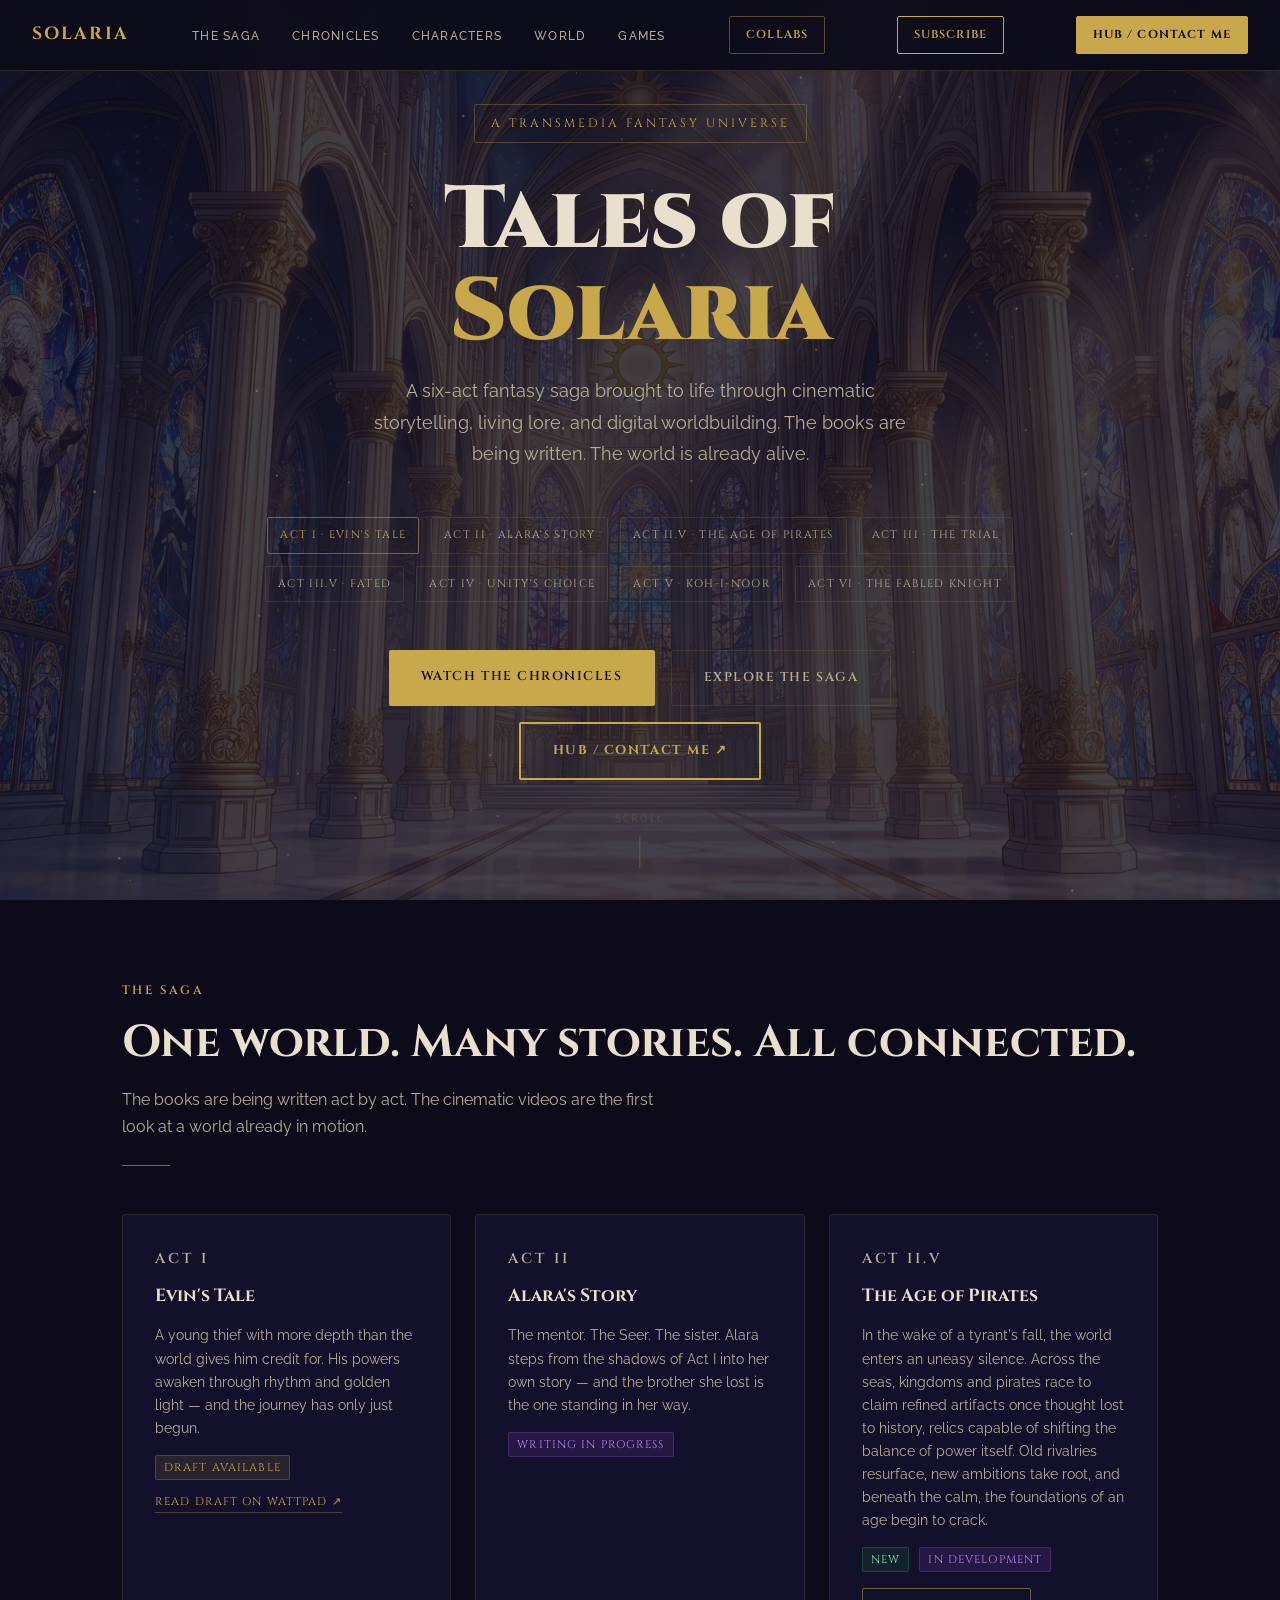
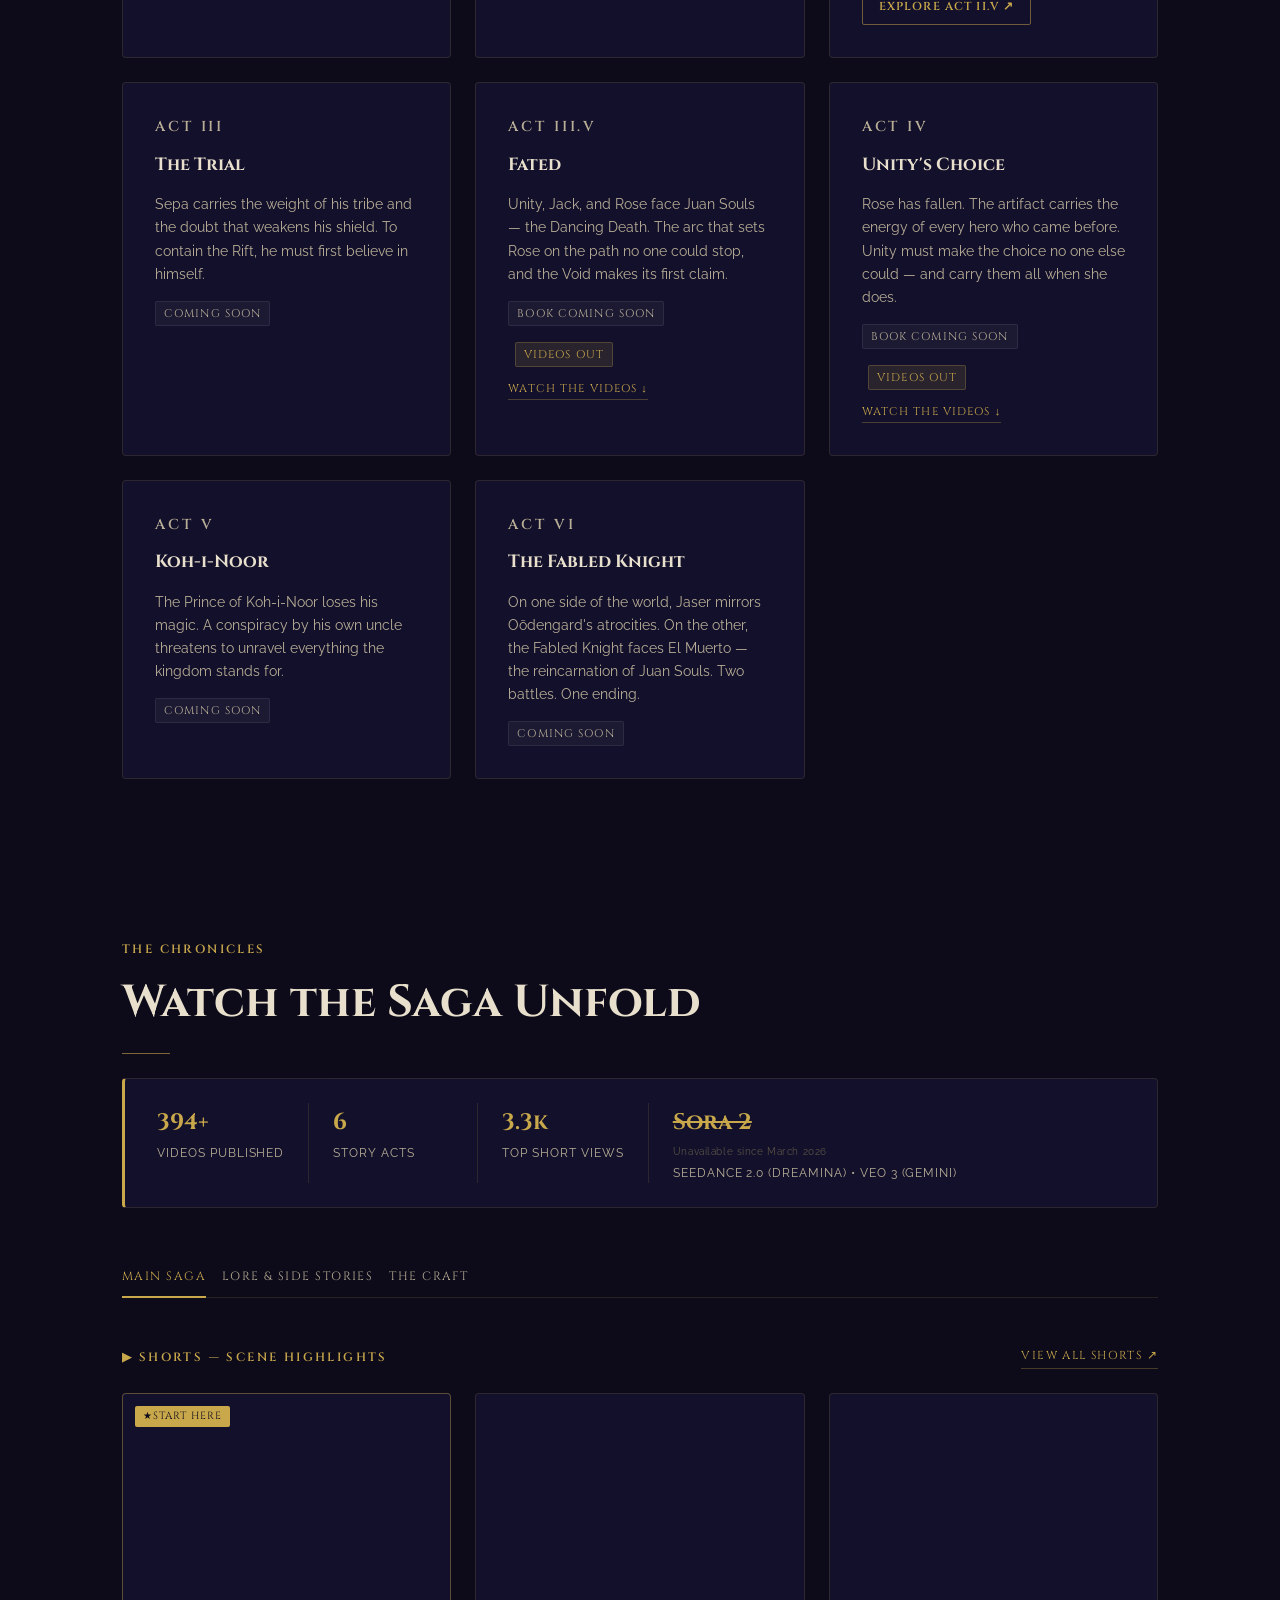
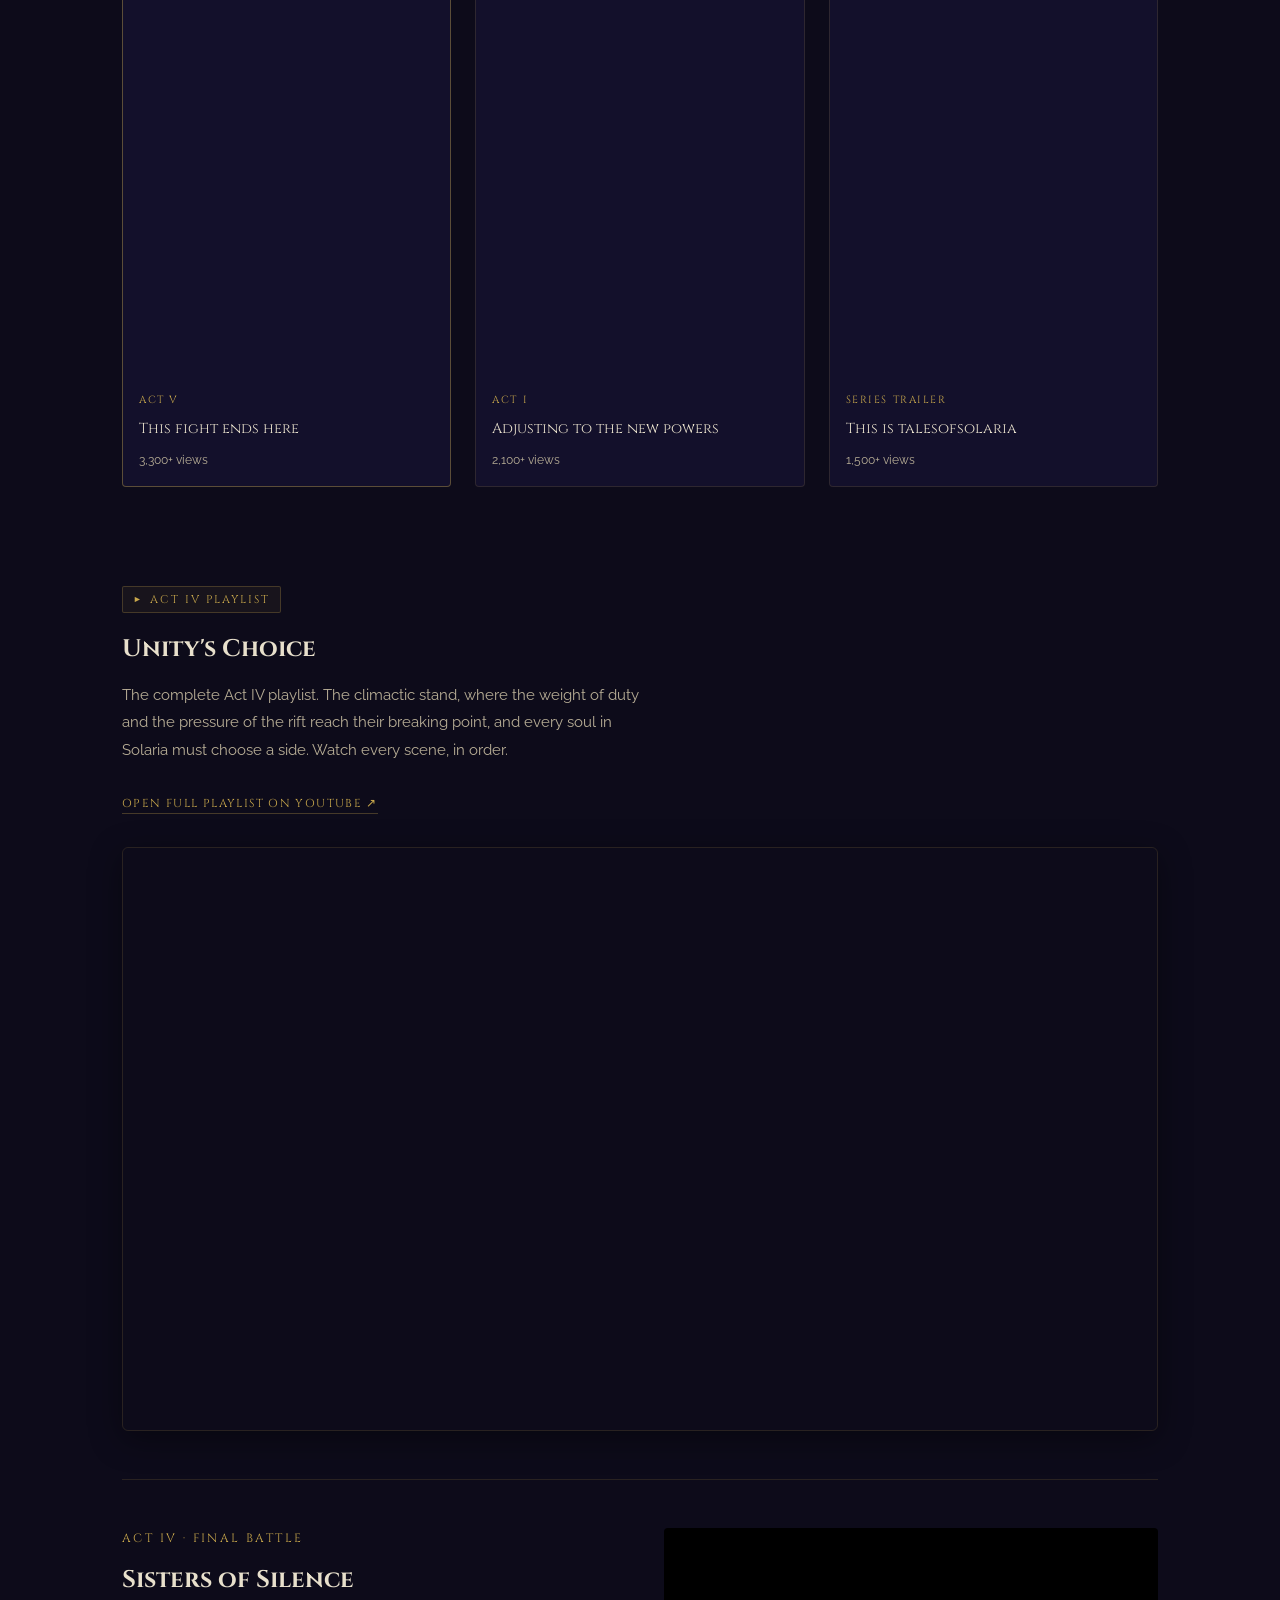
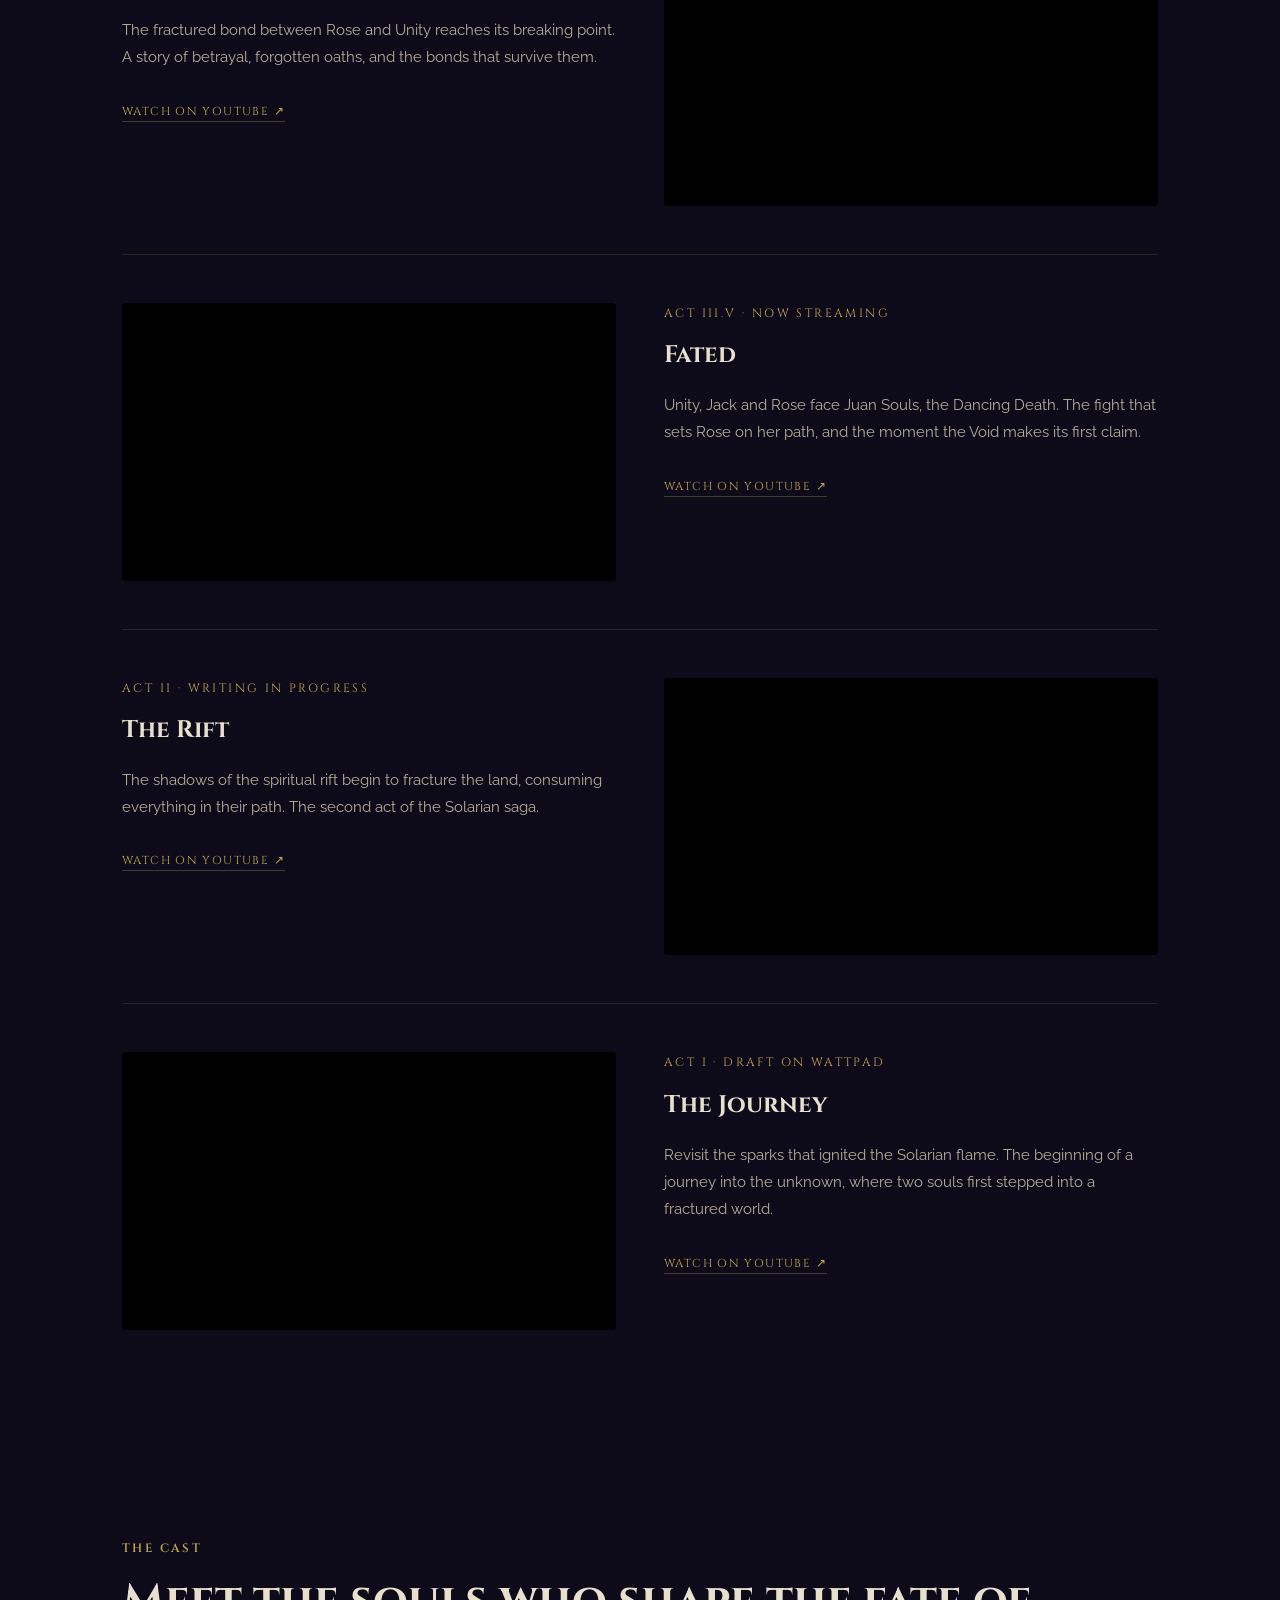
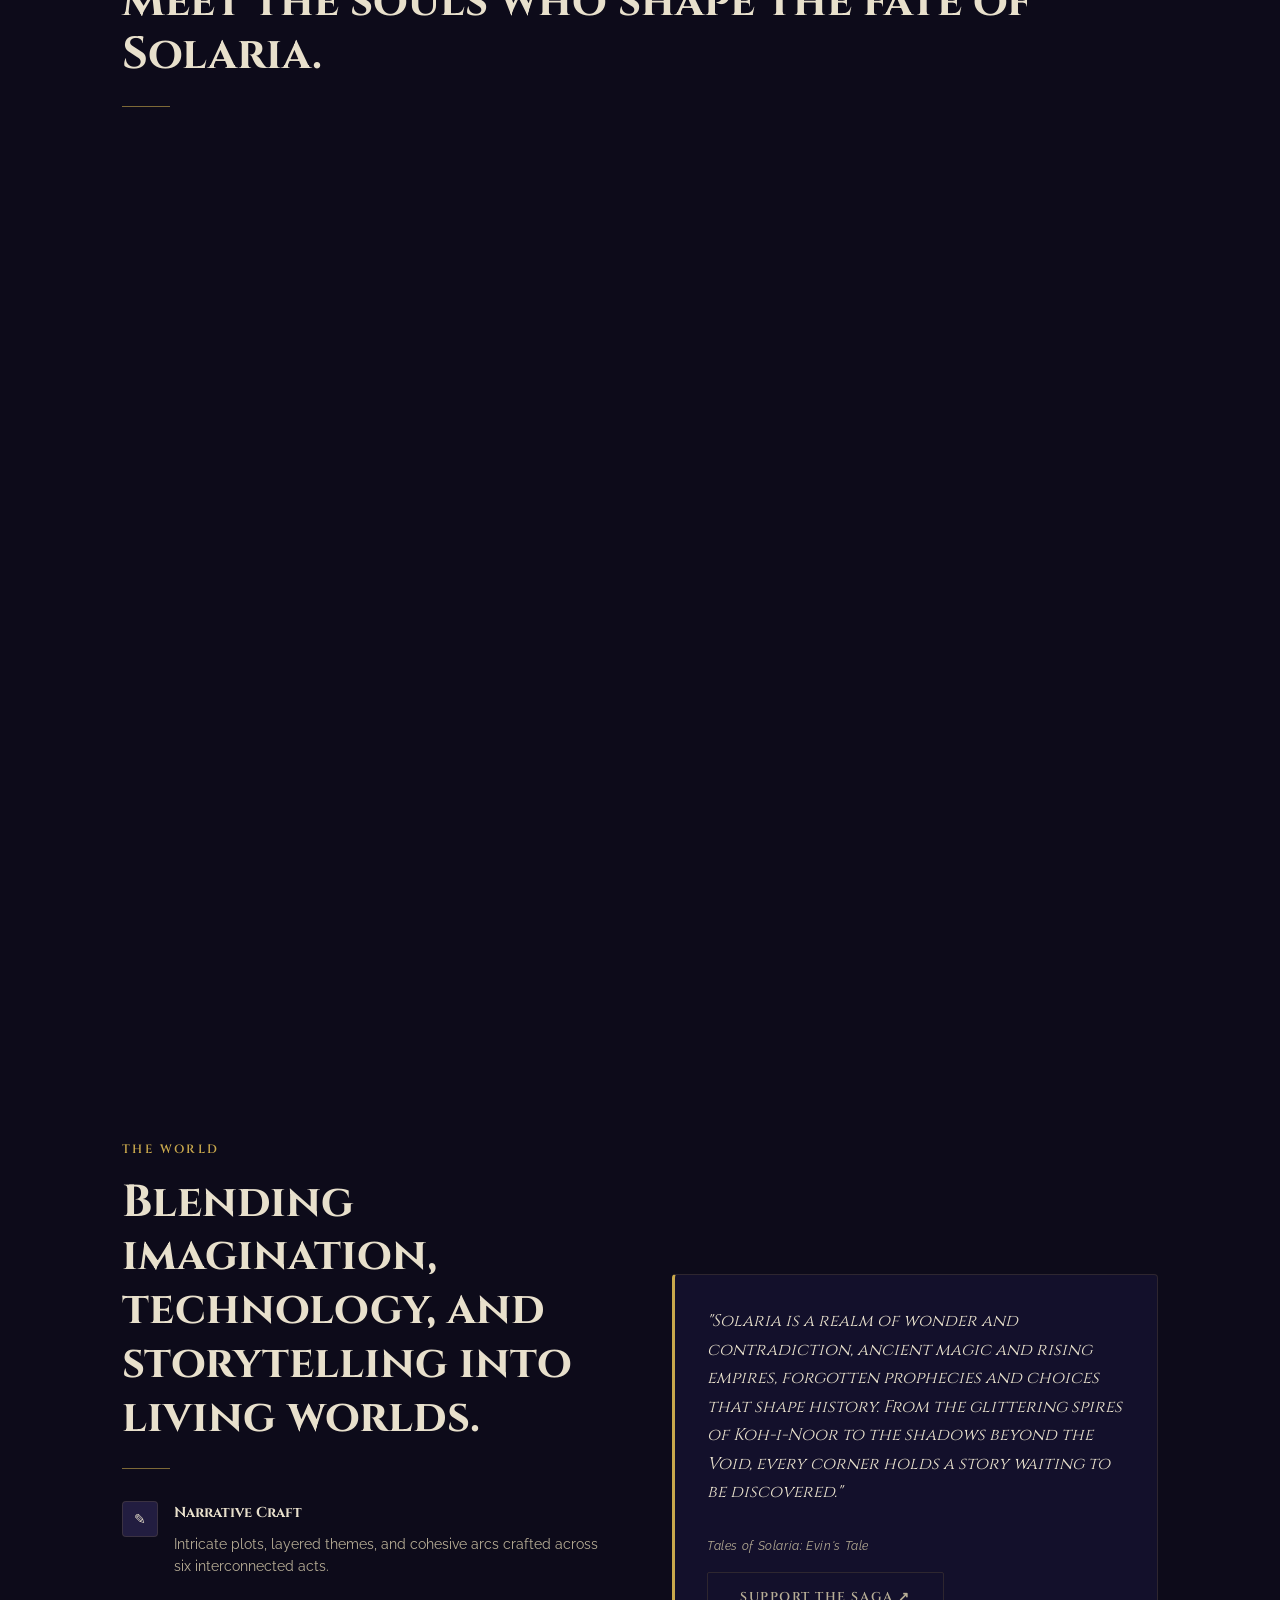
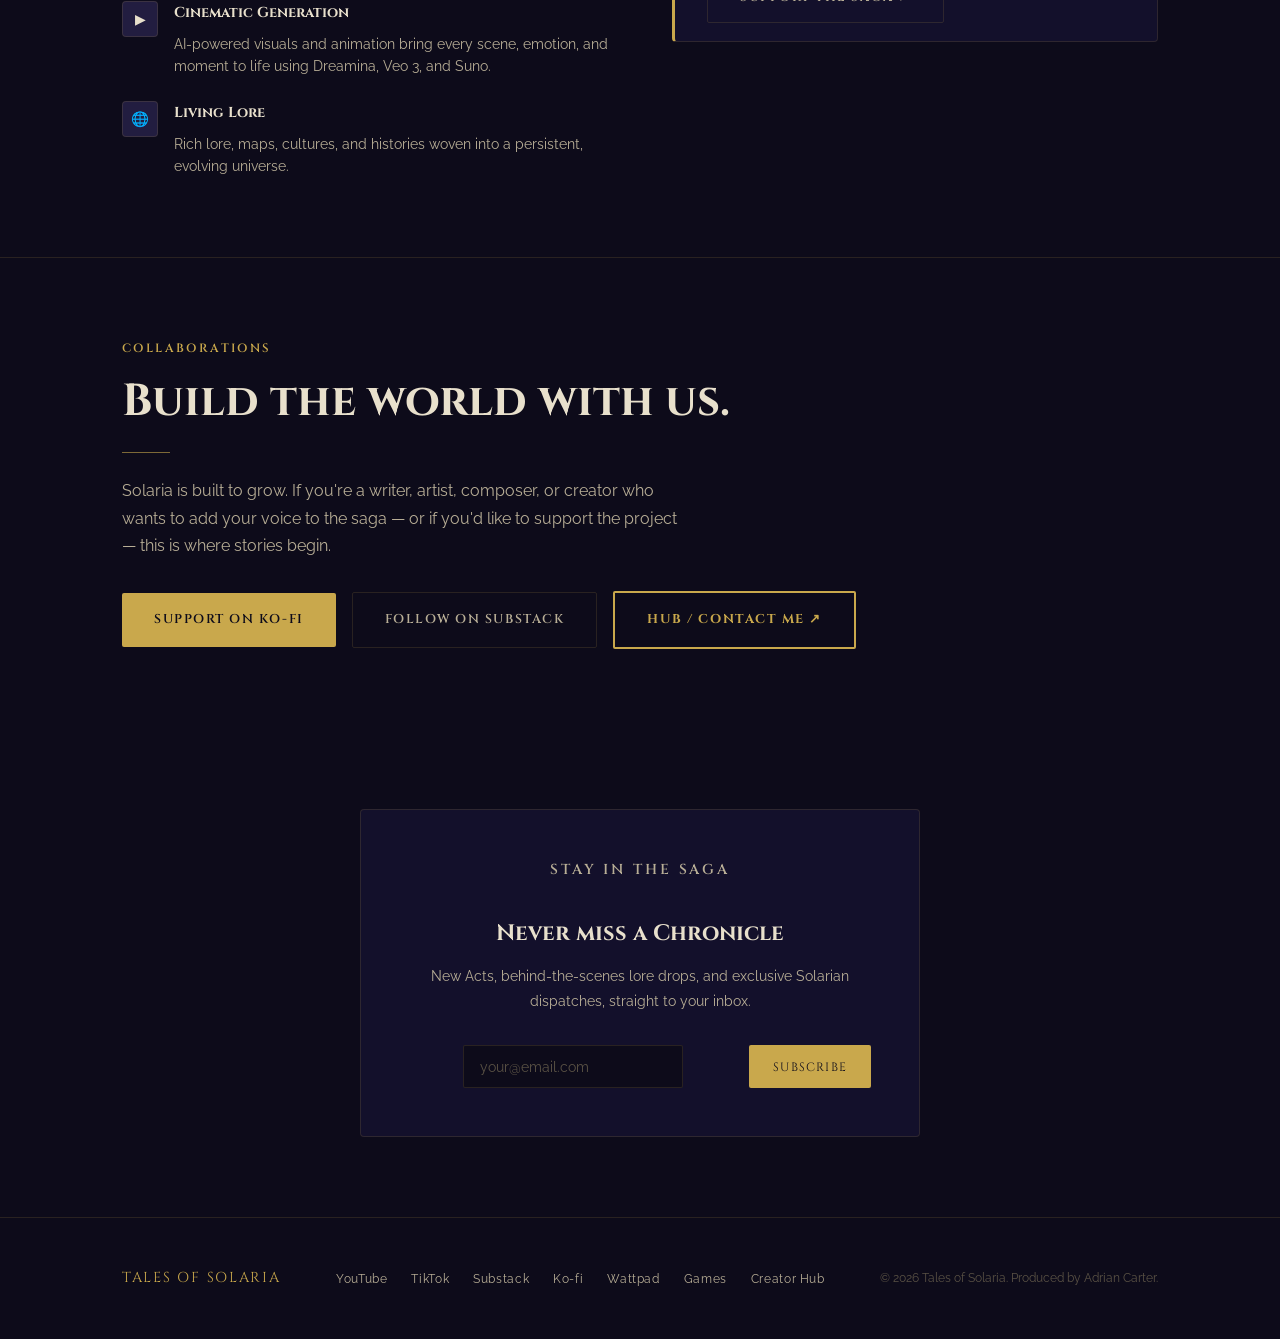
==== commit 41746bec: "Homepage: the cathedral background shows at screen size on phones again" ====
--- a/index.html
+++ b/index.html
@@ -25,10 +25,6 @@
     html { scroll-behavior: smooth; }
     body {
       background-color: #0d0b1a;
-      background-image: url('assets/cathedral-bg.webp');
-      background-size: cover;
-      background-position: center top;
-      background-attachment: fixed;
       color: #e8e0cc;
       font-family: 'Raleway', 'Helvetica Neue', sans-serif;
       font-weight: 400;
@@ -39,7 +35,8 @@
       content: '';
       position: fixed;
       inset: 0;
-      background: rgba(13, 11, 26, 0.78);
+      /* the cathedral sits behind everything at screen size, on phones too (a fixed layer instead of background-attachment, which phones ignore or stretch) */
+      background: linear-gradient(rgba(13, 11, 26, 0.78), rgba(13, 11, 26, 0.78)), url('assets/cathedral-bg.webp') center top / cover no-repeat;
       z-index: 0;
       pointer-events: none;
     }
@@ -84,7 +81,6 @@
     .reveal { opacity: 0; transform: translateY(24px); transition: opacity 0.6s ease, transform 0.6s ease; }
     .reveal.visible { opacity: 1; transform: translateY(0); }
     @media (prefers-reduced-motion: reduce) { .reveal { opacity: 1; transform: none; transition: none; } }
-    @media (max-width: 768px), (hover: none) { body { background-attachment: scroll; } }
 
     #starfield-canvas {
       position: fixed; top: 0; left: 0;
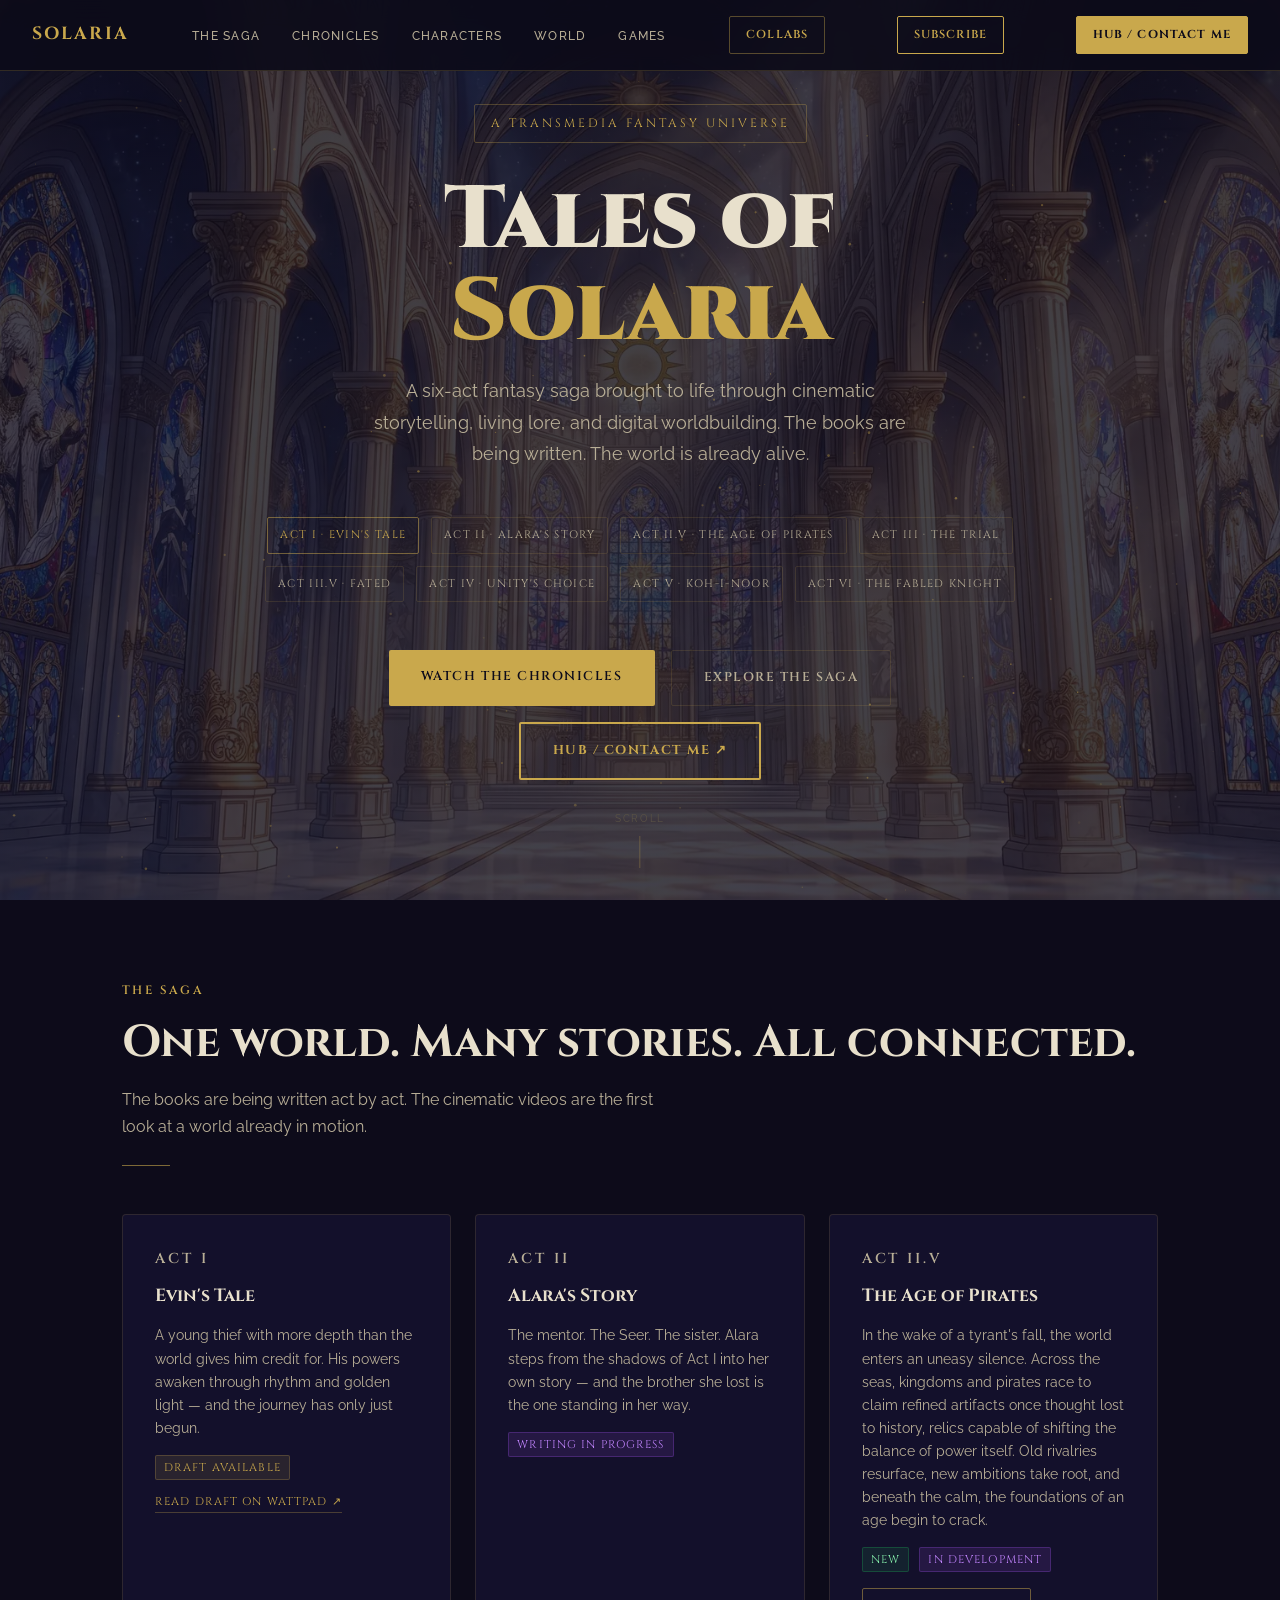
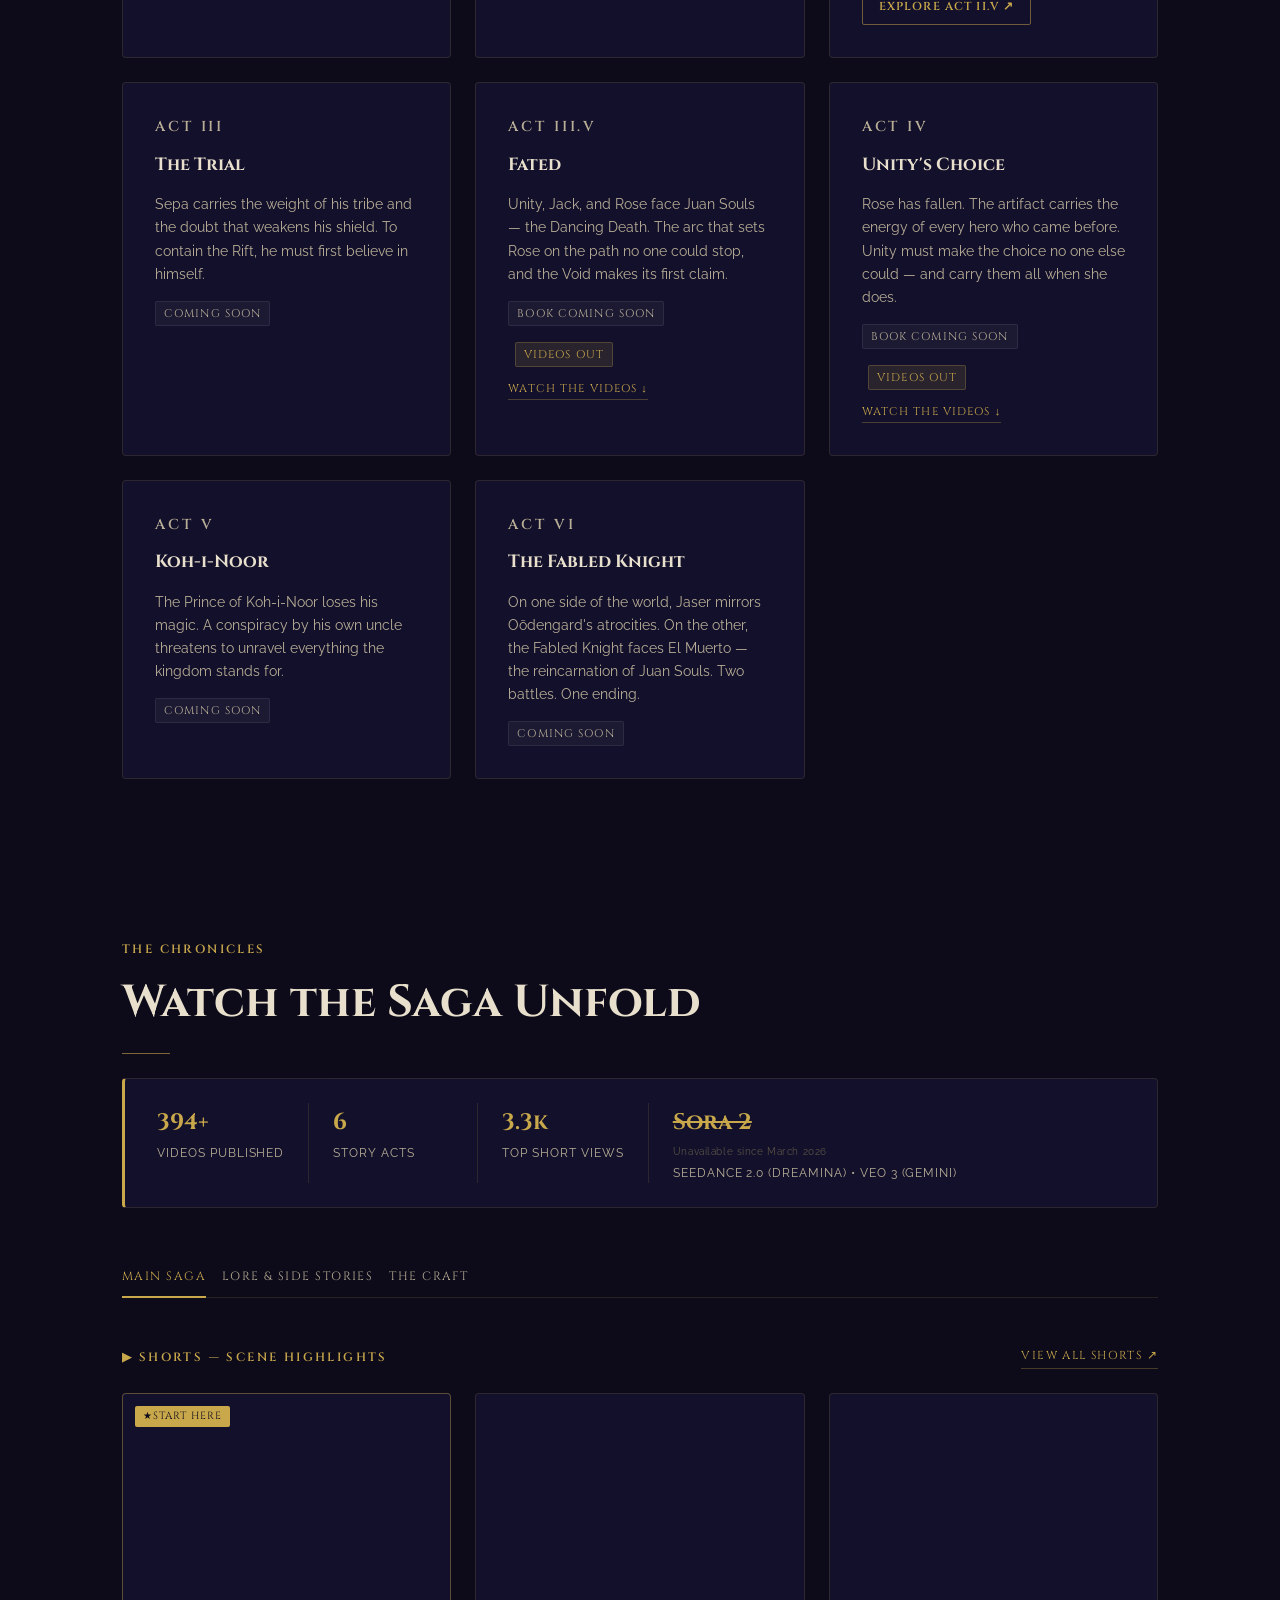
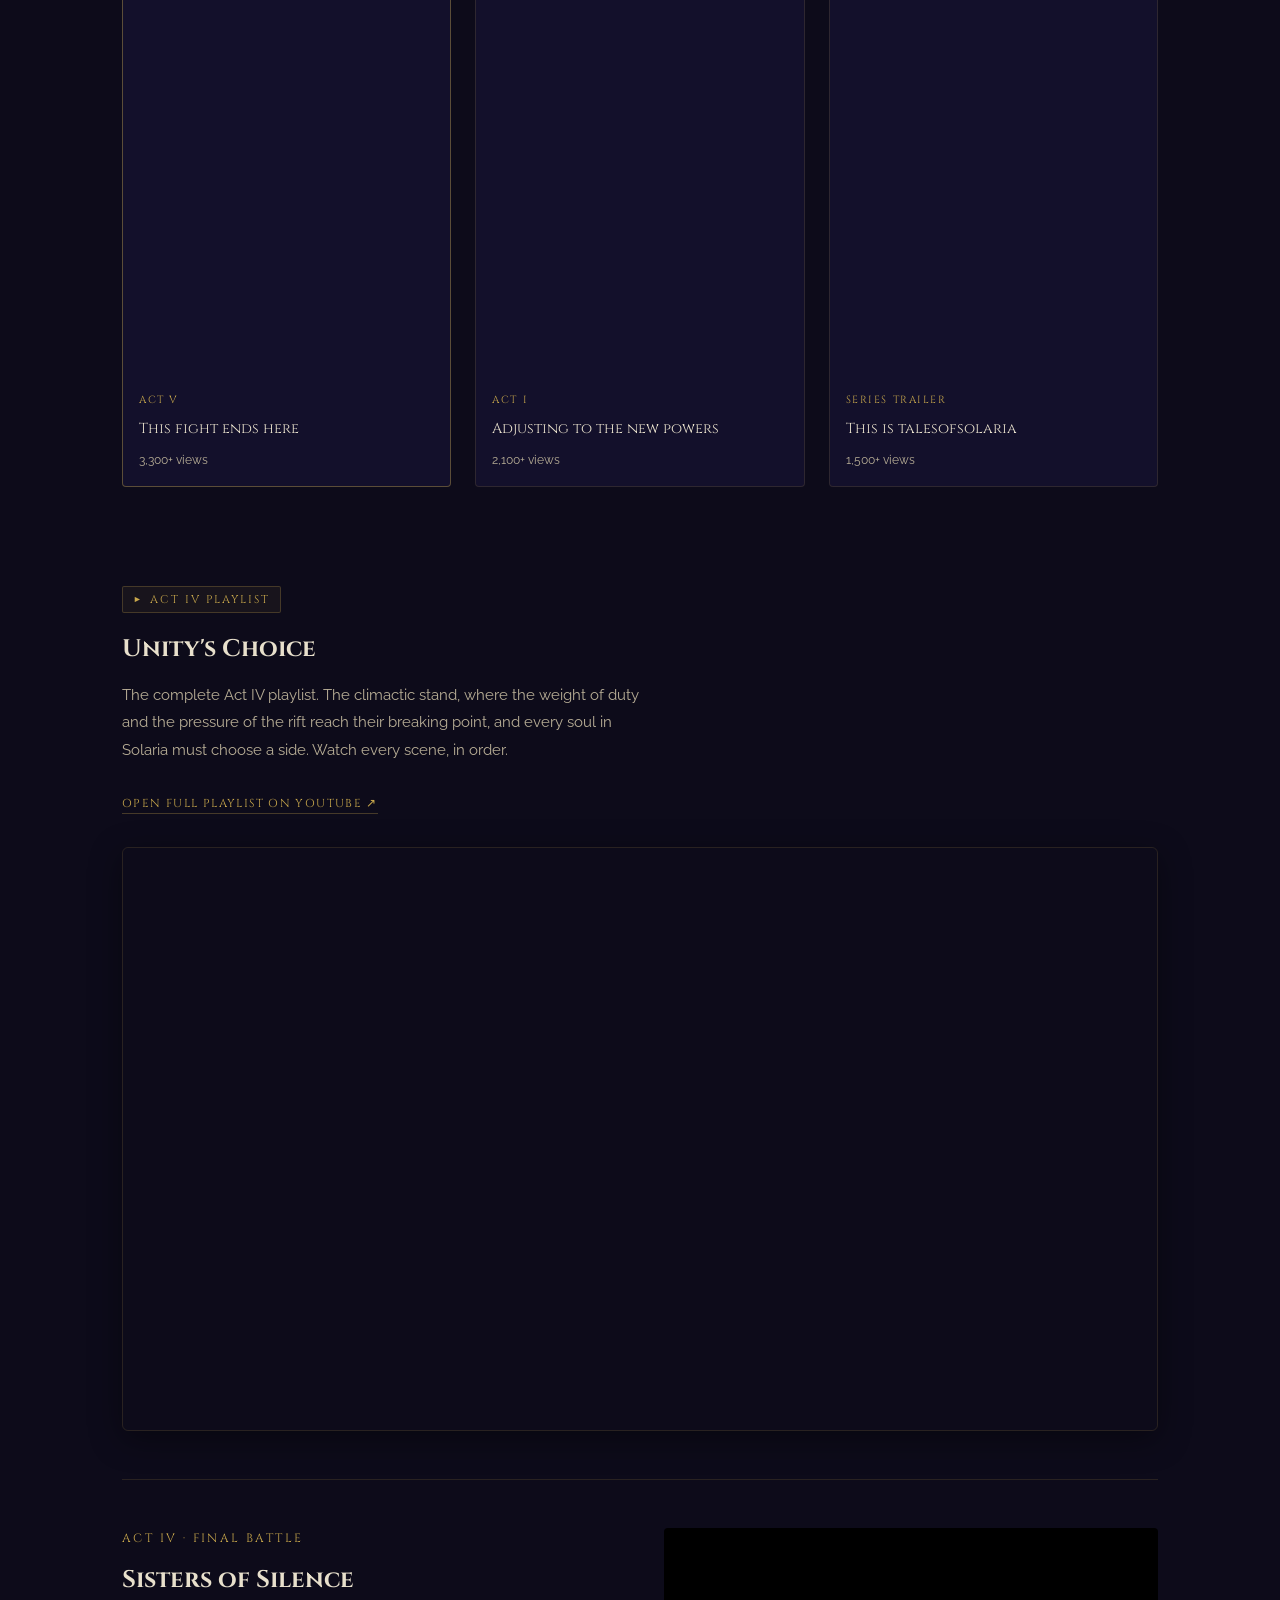
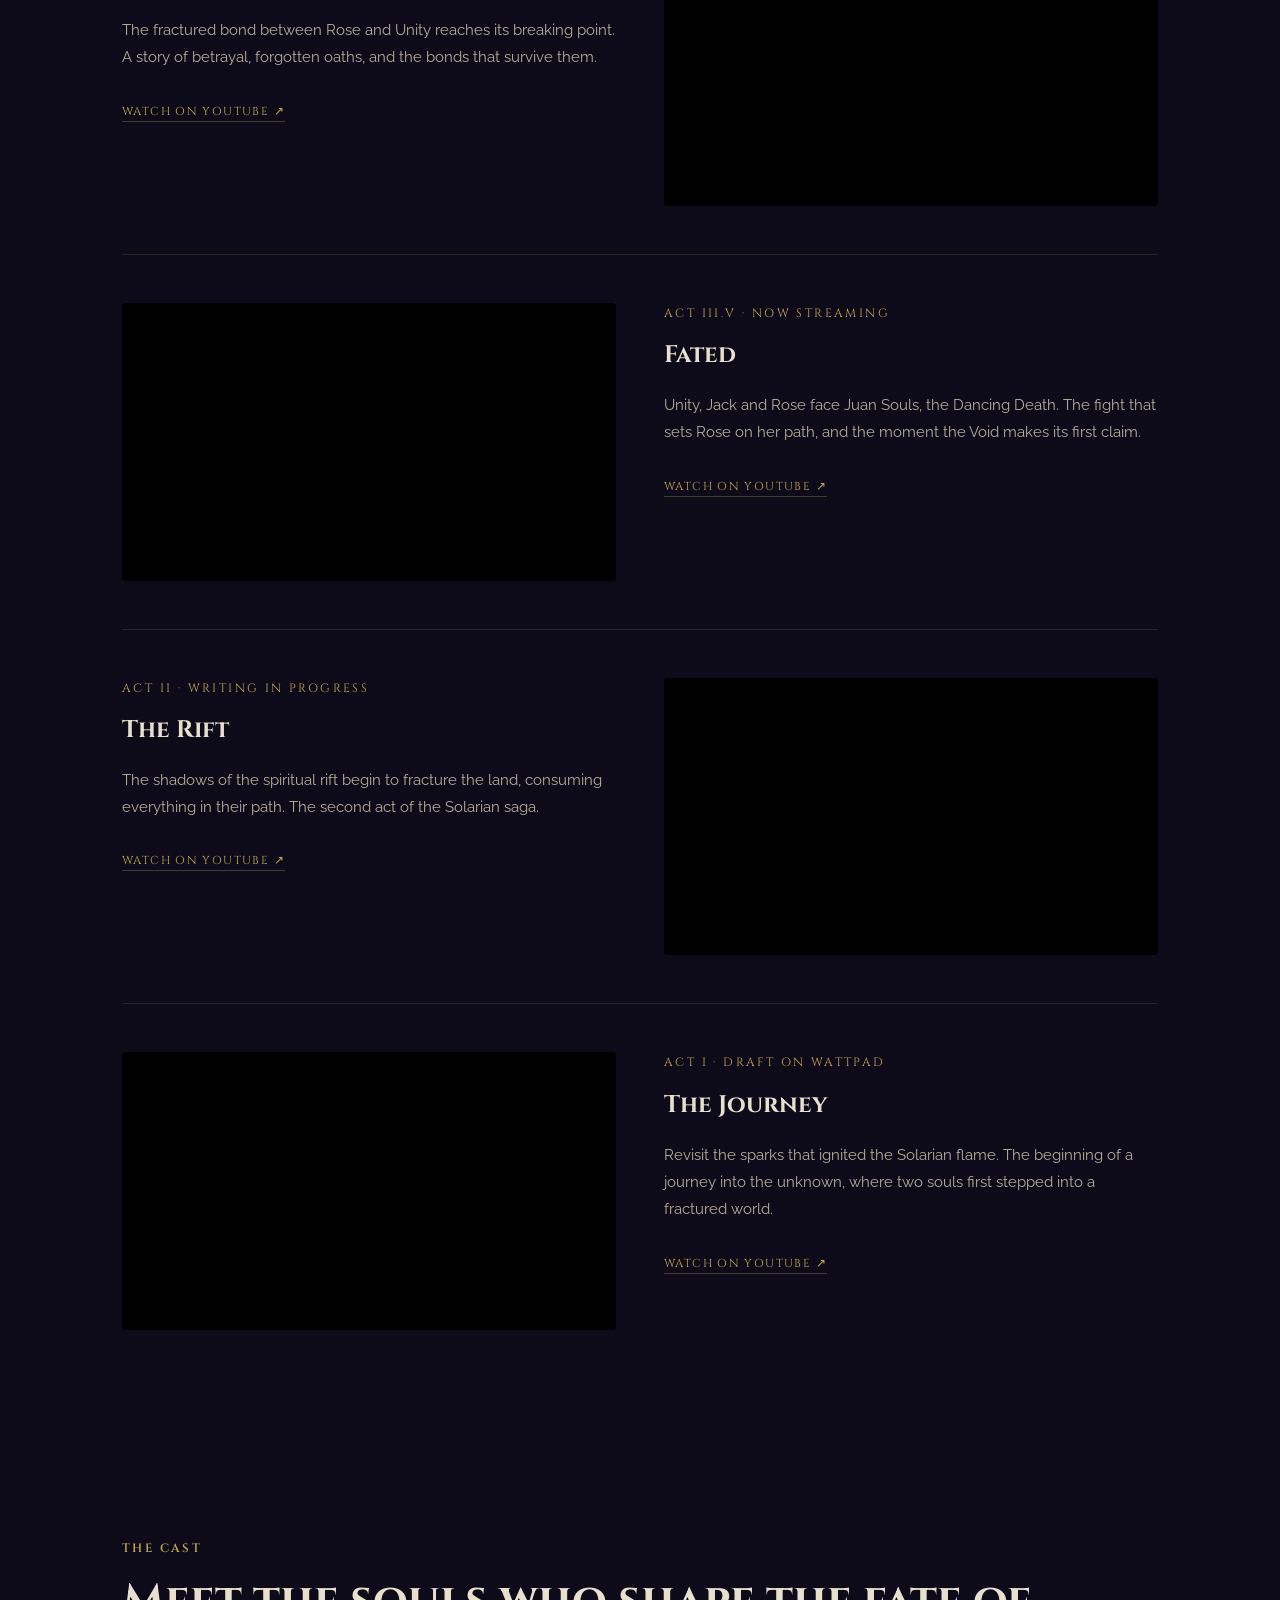
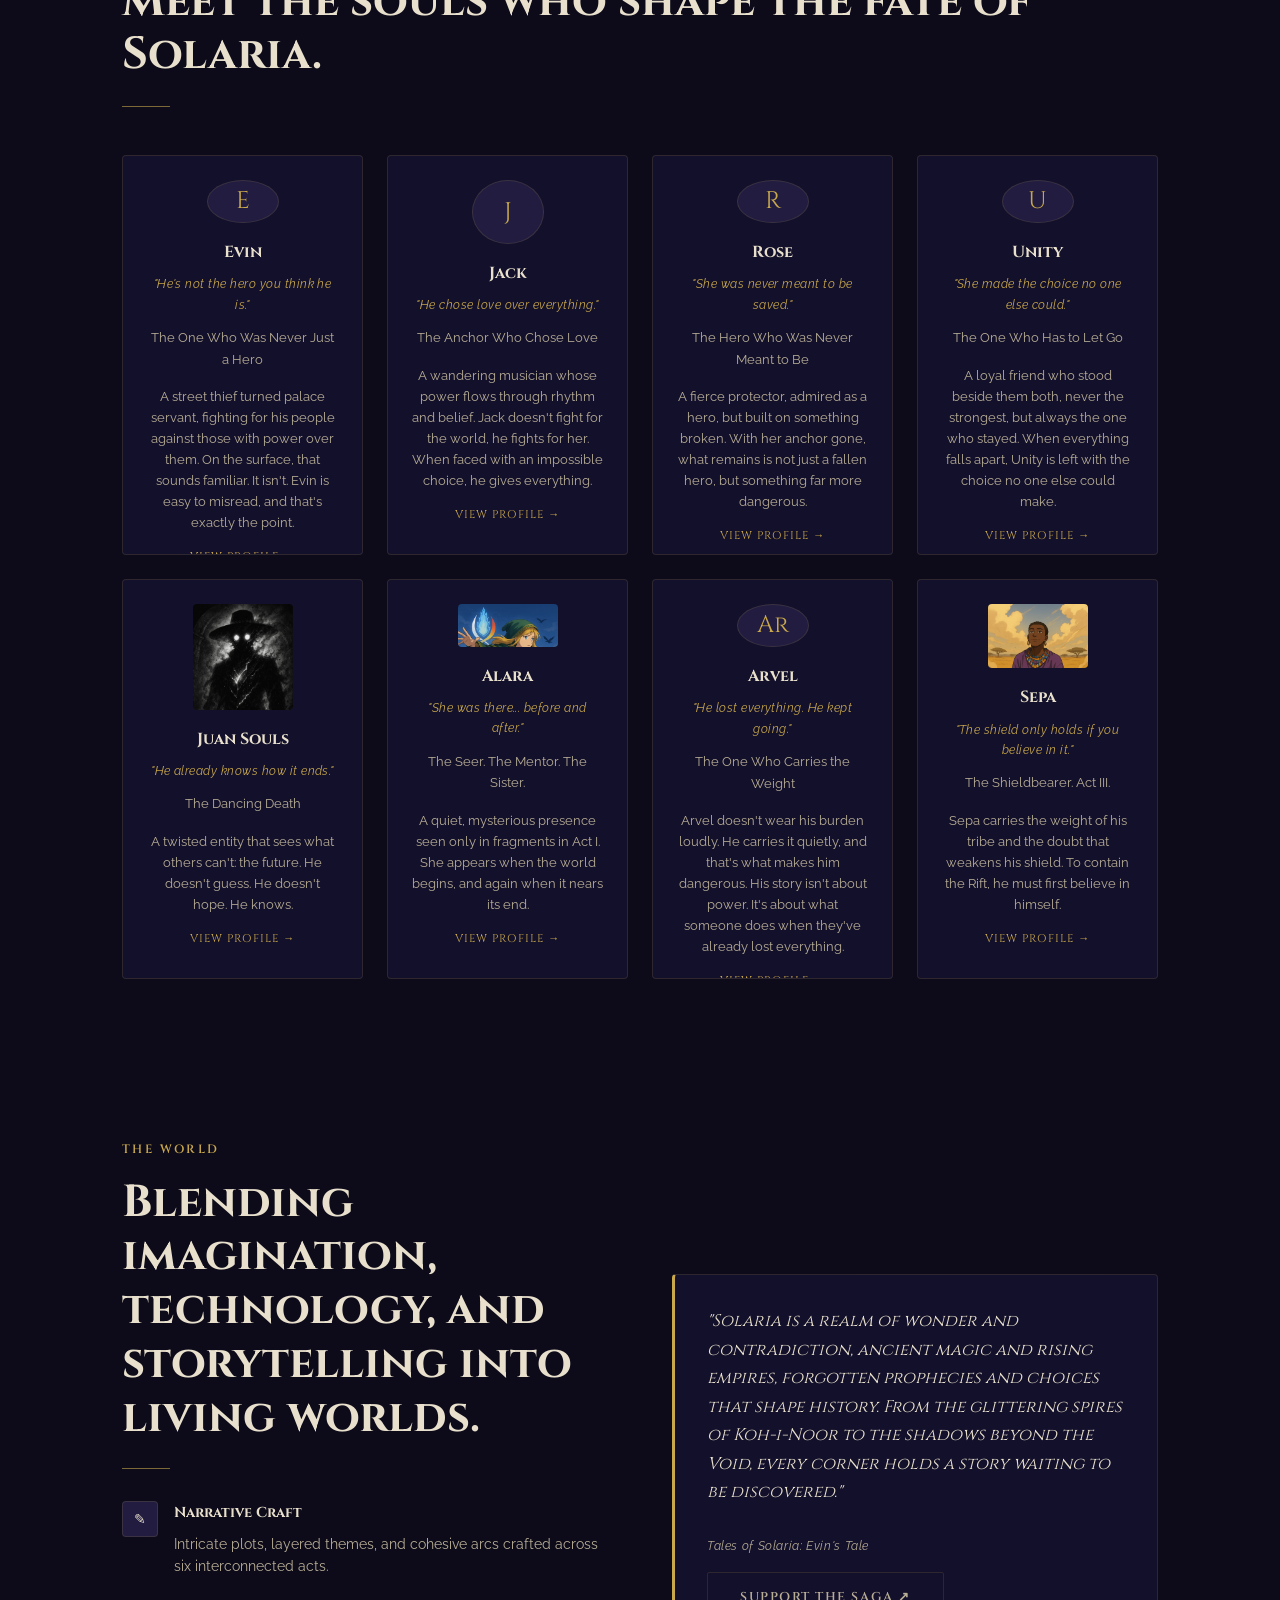
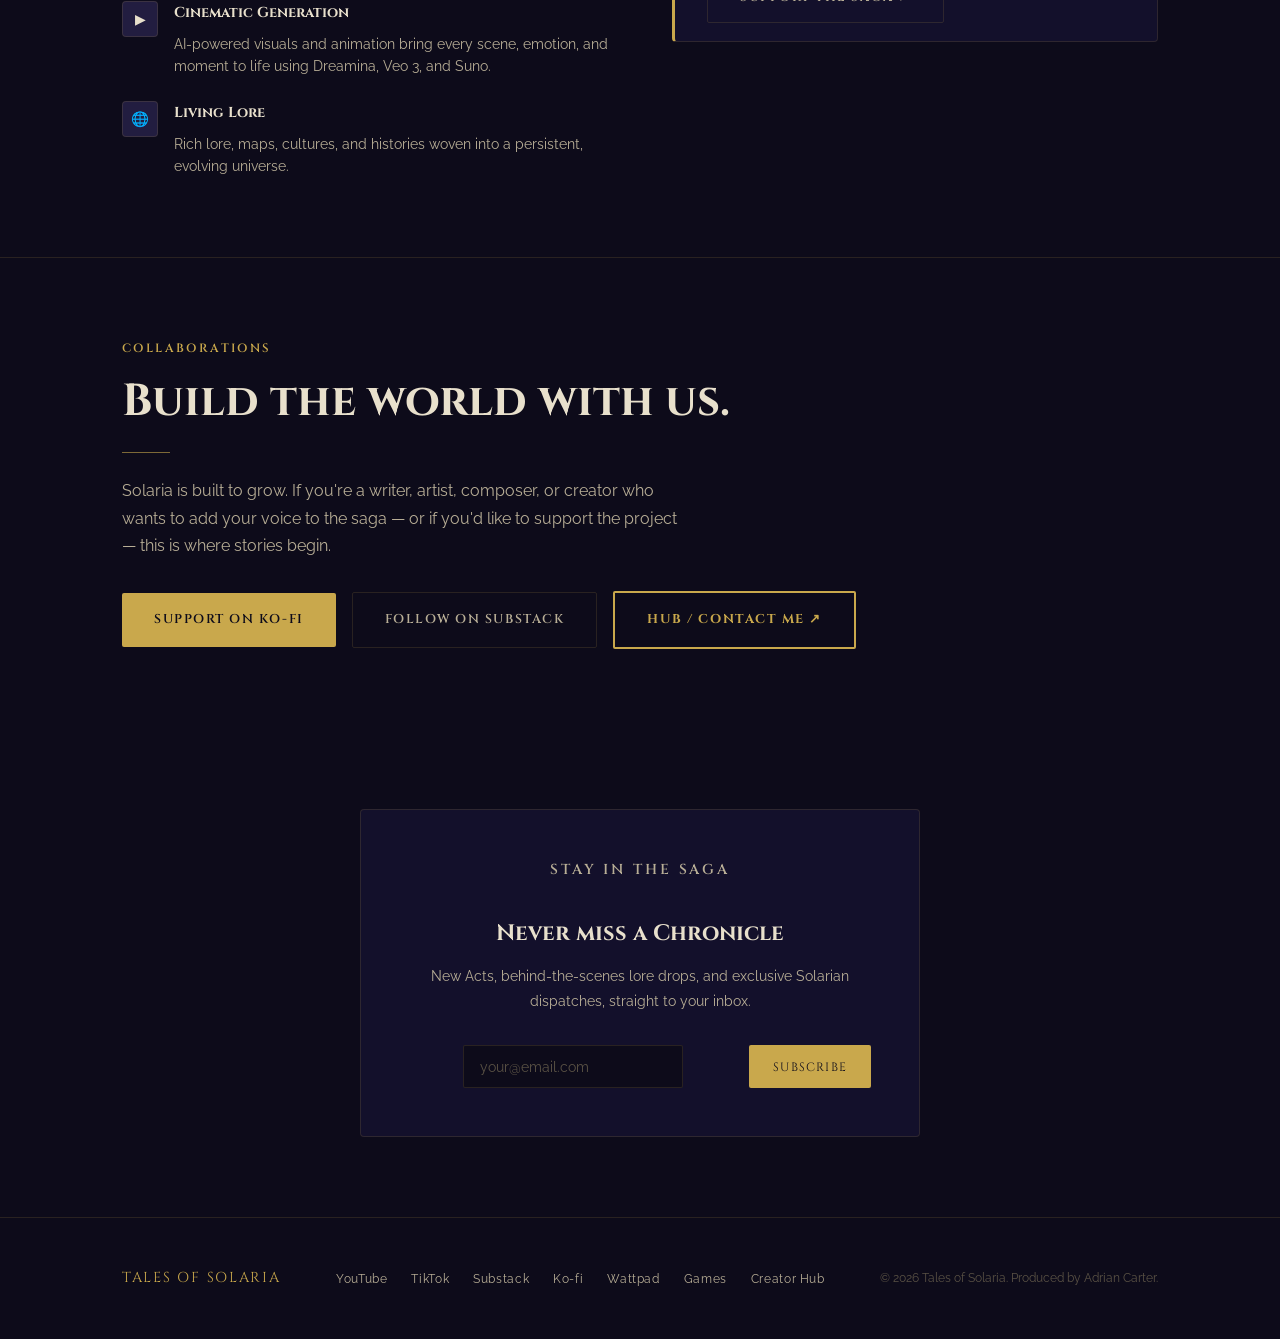
==== commit f3d40001: "Update old YouTube channel links to Tales of Solaria Archive" ====
--- a/index.html
+++ b/index.html
@@ -757,7 +757,7 @@
           <div class="reveal">
             <div class="shorts-header">
               <p class="shorts-label">&#9654; Shorts &mdash; Scene Highlights</p>
-              <a href="https://www.youtube.com/@Game4Digital/shorts" target="_blank" rel="noopener" class="chronicle-link">View all Shorts &#8599;</a>
+              <a href="https://www.youtube.com/@archivetalesofsolaria/shorts" target="_blank" rel="noopener" class="chronicle-link">View all Shorts &#8599;</a>
             </div>
             <div class="shorts-grid" aria-label="Featured short clips">
 
@@ -823,7 +823,7 @@
               <p class="chronicle-label">Act IV &middot; Final Battle</p>
               <h3 class="chronicle-title">Sisters of Silence</h3>
               <p class="chronicle-body">The fractured bond between Rose and Unity reaches its breaking point. A story of betrayal, forgotten oaths, and the bonds that survive them.</p>
-              <a href="https://www.youtube.com/@Game4Digital" class="chronicle-link" target="_blank" rel="noopener">Watch on YouTube &#8599;</a>
+              <a href="https://www.youtube.com/@archivetalesofsolaria" class="chronicle-link" target="_blank" rel="noopener">Watch on YouTube &#8599;</a>
             </div>
           </div>
 
@@ -851,7 +851,7 @@
               <p class="chronicle-label">Act II &middot; Writing in Progress</p>
               <h3 class="chronicle-title">The Rift</h3>
               <p class="chronicle-body">The shadows of the spiritual rift begin to fracture the land, consuming everything in their path. The second act of the Solarian saga.</p>
-              <a href="https://www.youtube.com/@Game4Digital" class="chronicle-link" target="_blank" rel="noopener">Watch on YouTube &#8599;</a>
+              <a href="https://www.youtube.com/@archivetalesofsolaria" class="chronicle-link" target="_blank" rel="noopener">Watch on YouTube &#8599;</a>
             </div>
           </div>
 
@@ -883,7 +883,7 @@
               <p class="chronicle-label">Character Spotlight</p>
               <h3 class="chronicle-title">The Enter Gigi</h3>
               <p class="chronicle-body">A character spotlight on the fierce and formidable newcomer to the Solarian landscape.</p>
-              <a href="https://www.youtube.com/@Game4Digital" class="chronicle-link" target="_blank" rel="noopener">Watch on YouTube &#8599;</a>
+              <a href="https://www.youtube.com/@archivetalesofsolaria" class="chronicle-link" target="_blank" rel="noopener">Watch on YouTube &#8599;</a>
             </div>
           </div>
           <div class="chronicle-entry reverse reveal">
@@ -896,7 +896,7 @@
               <p class="chronicle-label">Cinematic</p>
               <h3 class="chronicle-title">Twin Sunsets</h3>
               <p class="chronicle-body">Capturing the quiet, ethereal beauty of the Solarian sky beneath the iconic twin suns.</p>
-              <a href="https://www.youtube.com/@Game4Digital" class="chronicle-link" target="_blank" rel="noopener">Watch on YouTube &#8599;</a>
+              <a href="https://www.youtube.com/@archivetalesofsolaria" class="chronicle-link" target="_blank" rel="noopener">Watch on YouTube &#8599;</a>
             </div>
           </div>
         </div>
@@ -1196,7 +1196,7 @@
       <div class="footer-inner">
         <span class="footer-logo">TALES OF SOLARIA</span>
         <nav class="footer-links" aria-label="Footer navigation">
-          <a href="https://www.youtube.com/@Game4Digital" target="_blank" rel="noopener" aria-label="Tales of Solaria on YouTube">YouTube</a>
+          <a href="https://www.youtube.com/@archivetalesofsolaria" target="_blank" rel="noopener" aria-label="Tales of Solaria on YouTube">YouTube</a>
           <a href="https://www.tiktok.com/@solarianearl0s" target="_blank" rel="noopener" aria-label="Tales of Solaria on TikTok">TikTok</a>
           <a href="https://solarianearl.substack.com/" target="_blank" rel="noopener" aria-label="Solaria newsletter on Substack">Substack</a>
           <a href="https://ko-fi.com/solarianearl" target="_blank" rel="noopener" aria-label="Support on Ko-fi">Ko-fi</a>
